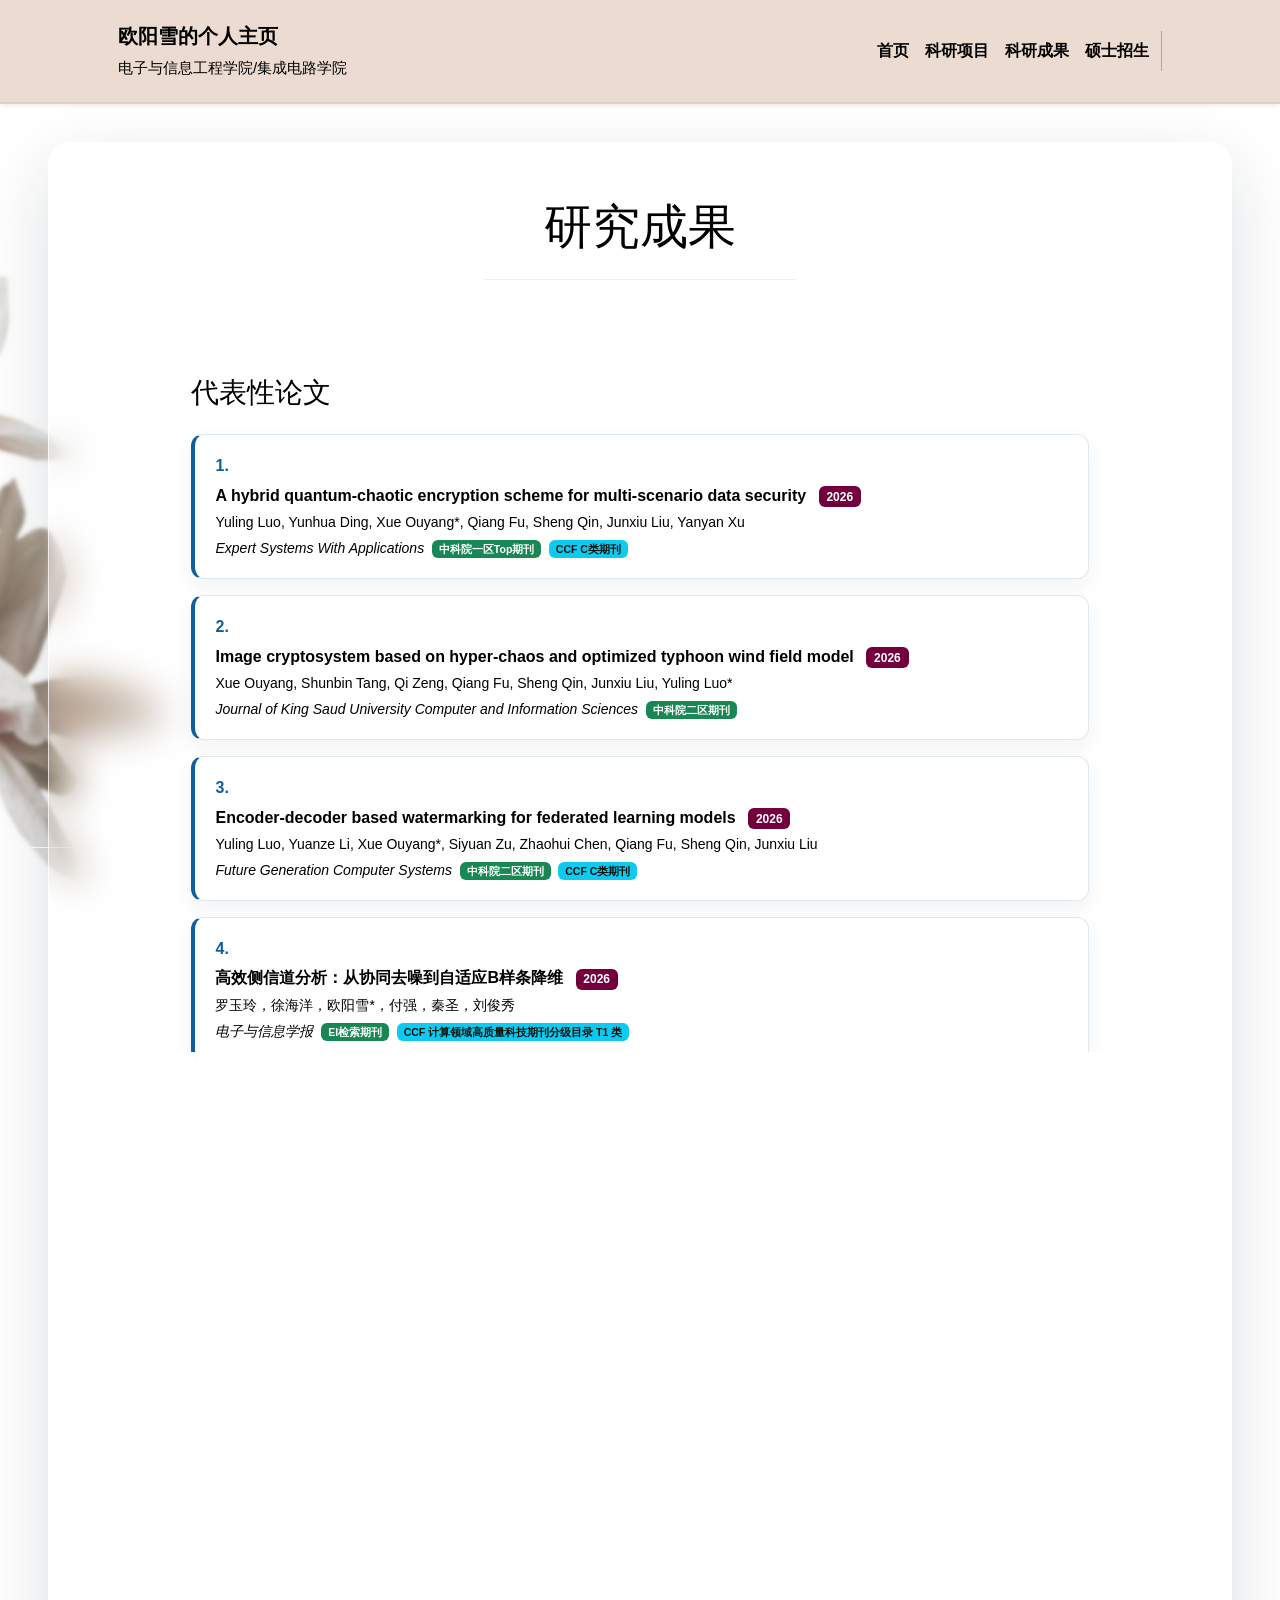
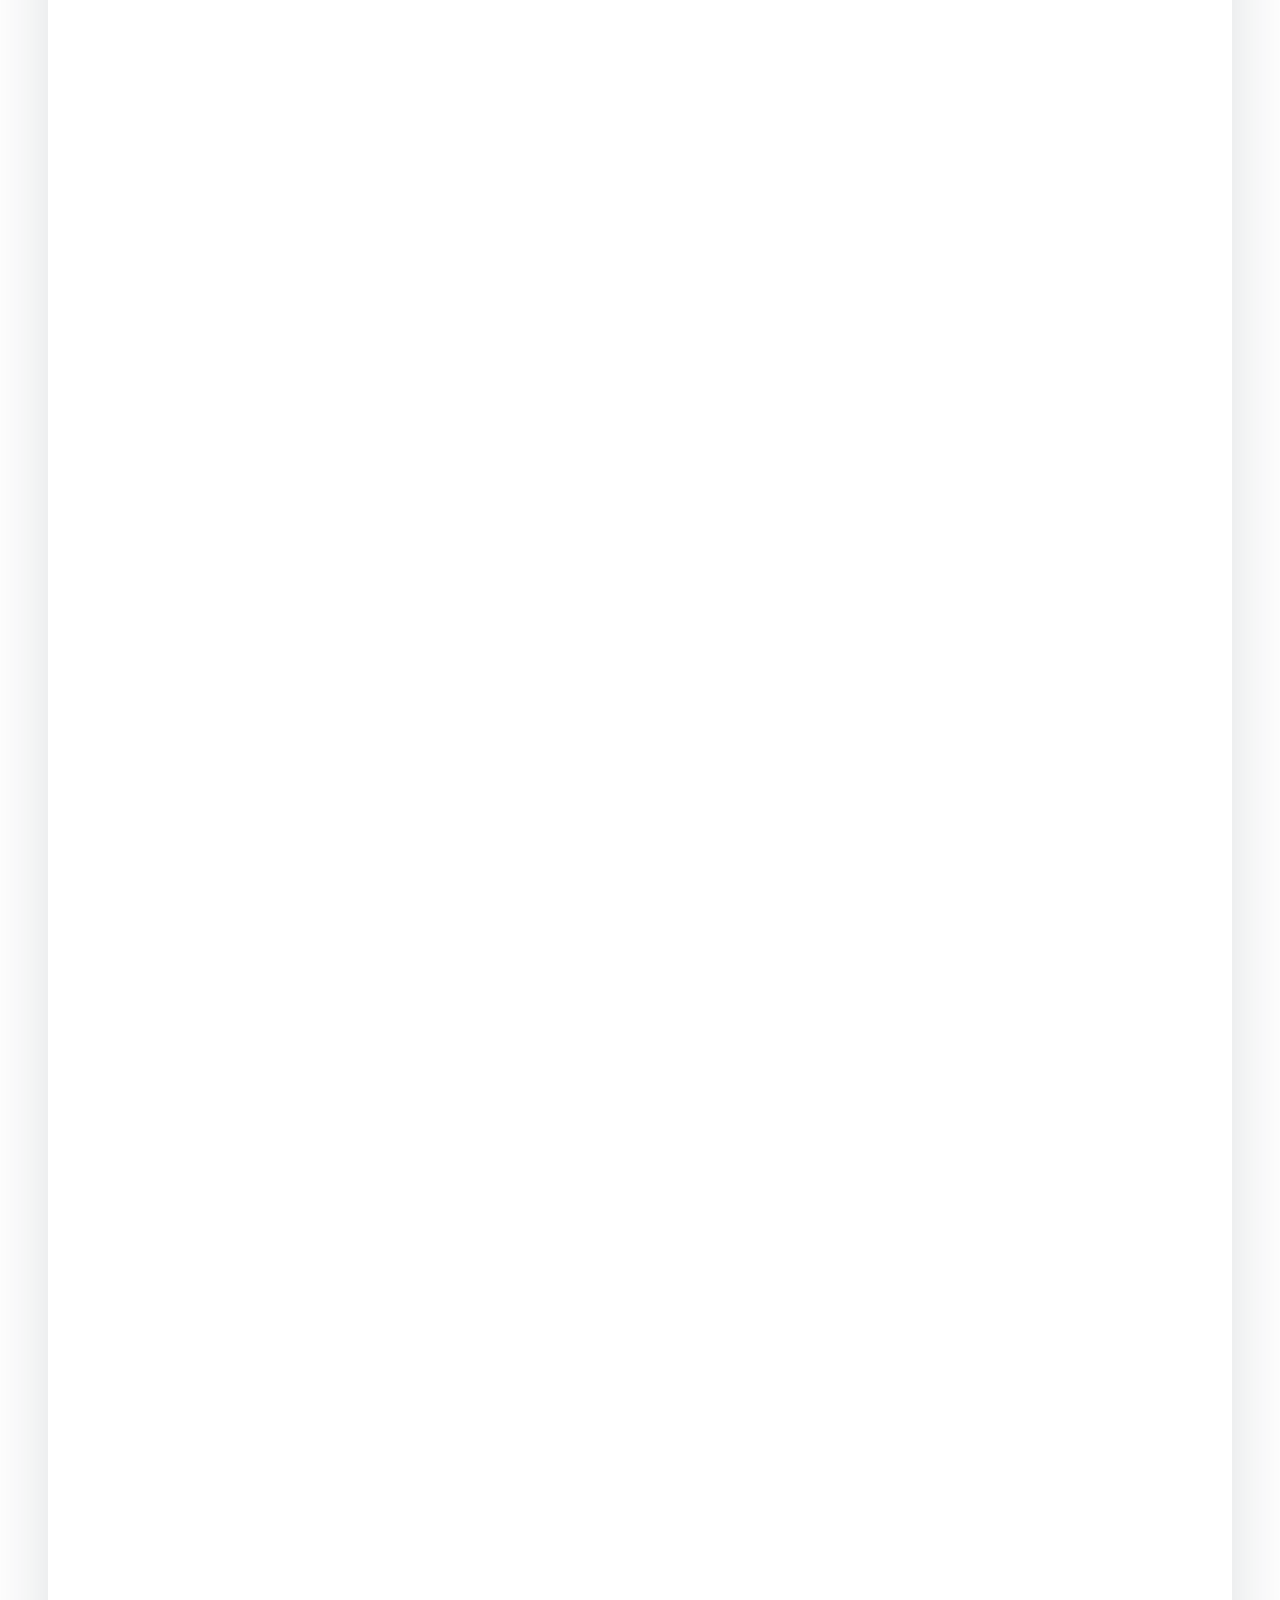
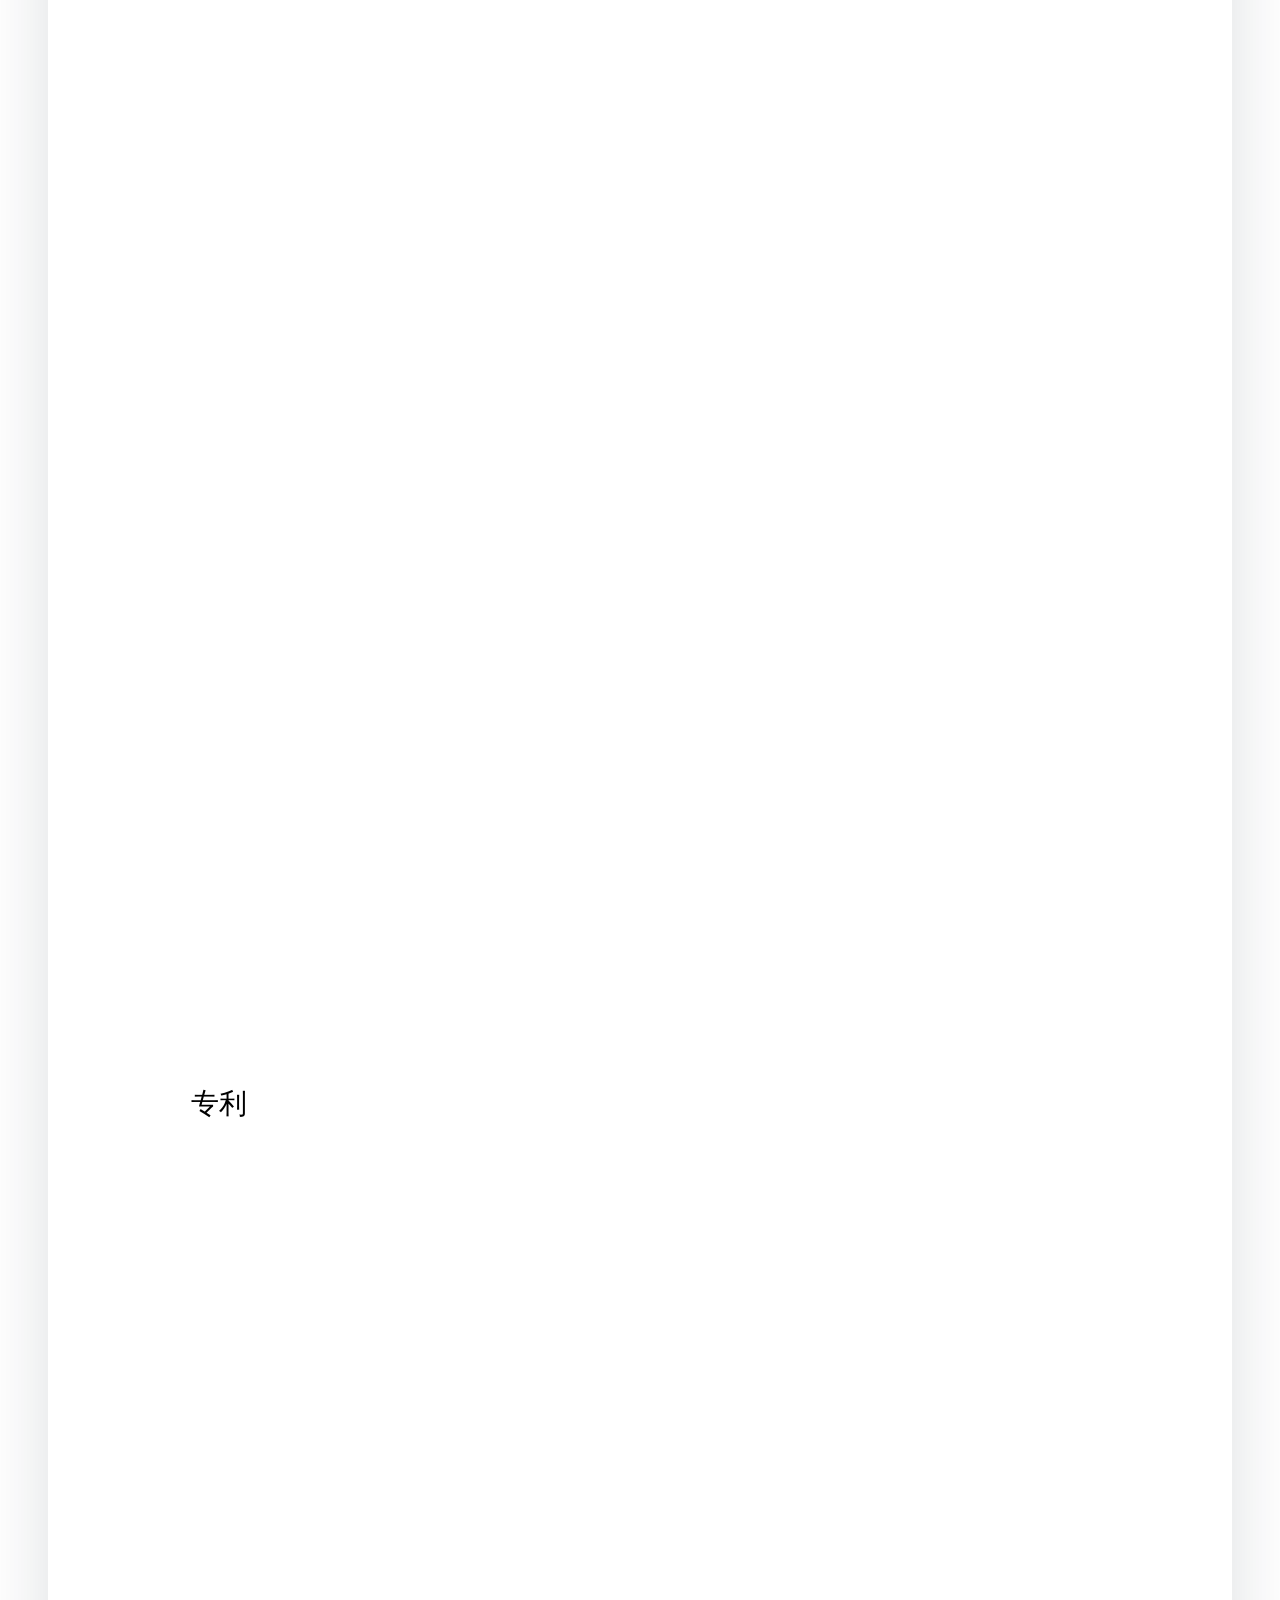
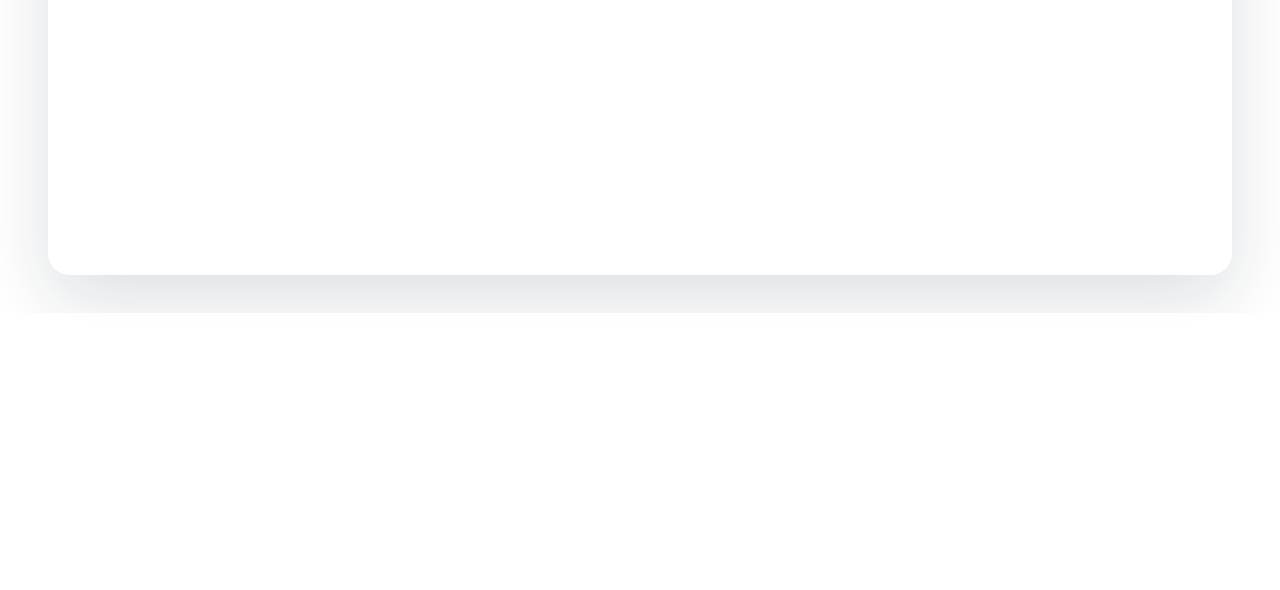
==== achievements/index.html @ 7238f417 "update paper 20" ====
<!doctype html>
<html><head>
  
    <title>
      科研成果 |
      欧阳雪的个人主页
      电子与信息工程学院/集成电路学院
    </title>
  
  <meta charset="utf-8" />
  <meta
    name="description"
    
      content="智能计算实验室科研成果 - 论文发表、授权专利、获奖荣誉"
    
  />

  <meta name="dc.relation" content="https://ouyangxuegxnu.github.io/" />
  <meta name="robots" content="index,follow" />

  <meta
    itemprop="name"
    content="科研成果 欧阳雪的个人主页 电子与信息工程学院/集成电路学院"
  />
  <meta
    itemprop="description"
    
      content="智能计算实验室科研成果 - 论文发表、授权专利、获奖荣誉"
    
  />

  
    <meta
      itemprop="image"
      content="https://ouyangxuegxnu.github.io/img/meta-image.webp"
    />
  

  <meta property="og:url" content="https://ouyangxuegxnu.github.io/achievements/" />
  <meta property="og:type" content="website" />
  <meta
    property="og:title"
    content="科研成果 欧阳雪的个人主页 电子与信息工程学院/集成电路学院"
  />
  <meta
    property="og:description"
    
      content="智能计算实验室科研成果 - 论文发表、授权专利、获奖荣誉"
    
  />
  
    <meta
      property="og:image"
      content="https://ouyangxuegxnu.github.io/img/meta-image.webp"
    />
  

  <meta name="twitter:card" content="summary_large_image" />
  <meta
    name="twitter:title"
    content="科研成果 欧阳雪的个人主页 电子与信息工程学院/集成电路学院"
  />
  <meta
    name="twitter:description"
    
      content="智能计算实验室科研成果 - 论文发表、授权专利、获奖荣誉"
    
  />
  
    <meta
      name="twitter:image"
      content="https://ouyangxuegxnu.github.io/img/meta-image.webp"
    />
  

  <meta
    name="viewport"
    content="width=device-width, initial-scale=1, shrink-to-fit=no"
  />
  <meta name="theme-color" content="#1A94D2" />

  <link rel="stylesheet" href="/css/theme.css" media="screen" />
  <link rel="stylesheet" href="/css/custom.css" media="screen" />

  
  <link
    rel="shortcut icon"
    type="image/x-icon"
    href="/img/favicon.ico"
  />
  

  
</head>
<body
    class="background-image"
    
    style="background-image: url('/img/background.webp')"
    
  >
<header class="shadow-sm sticky-lg-top" style="z-index: 10000;">
  <nav class="navbar navbar-expand-lg navbar-light py-3">
    <div class="container px-5">
      <a class="navbar-brand" href="https://ouyangxuegxnu.github.io/"
        >
        <span class="fw-bolder"
          >欧阳雪的个人主页 <br />
          <span class="fw-light text-muted"
            >电子与信息工程学院/集成电路学院</span
          ></span
        >
      </a>
      <button
        class="navbar-toggler"
        type="button"
        data-bs-toggle="collapse"
        data-bs-target="#navbarSupportedContent"
        aria-controls="navbarSupportedContent"
        aria-expanded="false"
        aria-label="Toggle navigation"
      >
        <span class="navbar-toggler-icon"></span>
      </button>
      <div class="collapse navbar-collapse" id="navbarSupportedContent">
        <ul
          class="navbar-nav align-items-center ms-auto mb-2 mb-lg-0 fw-bolder"
        >
          <li class="nav-item">
            <a class="nav-link nav-menu text-nowrap" href="/">首页</a>
          </li>
          
          <li class="nav-item">
            <a class="nav-link nav-menu text-nowrap" href="/projects/">科研项目</a>
          </li>
          
          <li class="nav-item">
            <a class="nav-link nav-menu text-nowrap" href="/achievements/">科研成果</a>
          </li>
          
          <li class="nav-item">
            <a class="nav-link nav-menu text-nowrap" href="/recruitment/">硕士招生</a>
          </li>
          
          <li class="vr ms-1 d-none d-lg-block"></li>
          
        </ul>
      </div>
    </div>
  </nav>
  
</header>
<div id="content">
      <main class="p-3 p-lg-5 container">
        <div class="container content-panel">
<section class="py-5 py-xl-8">
  <div class="container">
    <div class="row justify-content-md-center mb-5">
      <div class="col-12 col-md-10 col-lg-8 col-xl-7 col-xxl-6">
        <h2 class="mb-4 display-5 text-center">研究成果</h2>
        <hr class="w-50 mx-auto mb-5 mb-xl-9 border-dark-subtle" />
      </div>
    </div>

    
    <div class="row justify-content-center mb-5">
      <div class="col-12 col-lg-10">
        <h3 class="mb-4">
          代表性论文
        </h3>
        <ol class="list-group list-group-flush list-group-numbered">
          
          
          
          <li class="list-group-item achievement-item">
            <div>
              <a class="fw-bold achievement-title-link" href="https://www.sciencedirect.com/science/article/pii/S095741742504415X" target="_blank" rel="noopener noreferrer">A hybrid quantum-chaotic encryption scheme for multi-scenario data security</a>
              <span class="badge bg-primary ms-2">2026</span>
            </div>
            <div class="text-muted small">Yuling Luo, Yunhua Ding, Xue Ouyang*, Qiang Fu, Sheng Qin, Junxiu Liu, Yanyan Xu</div>
            <div class="small">
              <span class="fst-italic">Expert Systems With Applications</span>
              <span class="badge bg-success ms-1">中科院一区Top期刊</span>
              <span class="badge bg-info text-dark ms-1">CCF C类期刊</span>
            </div>
          </li>
          
          
          
          <li class="list-group-item achievement-item">
            <div>
              <a class="fw-bold achievement-title-link" href="https://link.springer.com/article/10.1007/s44443-025-00351-5" target="_blank" rel="noopener noreferrer">Image cryptosystem based on hyper-chaos and optimized typhoon wind field model</a>
              <span class="badge bg-primary ms-2">2026</span>
            </div>
            <div class="text-muted small">Xue Ouyang, Shunbin Tang, Qi Zeng, Qiang Fu, Sheng Qin, Junxiu Liu, Yuling Luo*</div>
            <div class="small">
              <span class="fst-italic">Journal of King Saud University Computer and Information Sciences</span>
              <span class="badge bg-success ms-1">中科院二区期刊</span>
              
            </div>
          </li>
          
          
          
          <li class="list-group-item achievement-item">
            <div>
              <a class="fw-bold achievement-title-link" href="https://www.sciencedirect.com/science/article/pii/S0167739X25004698" target="_blank" rel="noopener noreferrer">Encoder-decoder based watermarking for federated learning models</a>
              <span class="badge bg-primary ms-2">2026</span>
            </div>
            <div class="text-muted small">Yuling Luo, Yuanze Li, Xue Ouyang*, Siyuan Zu, Zhaohui Chen, Qiang Fu, Sheng Qin, Junxiu Liu</div>
            <div class="small">
              <span class="fst-italic">Future Generation Computer Systems</span>
              <span class="badge bg-success ms-1">中科院二区期刊</span>
              <span class="badge bg-info text-dark ms-1">CCF C类期刊</span>
            </div>
          </li>
          
          
          
          <li class="list-group-item achievement-item">
            <div>
              <a class="fw-bold achievement-title-link" href="https://jeit.ac.cn/cn/article/doi/10.11999/JEIT251047?viewType=HTML" target="_blank" rel="noopener noreferrer">高效侧信道分析：从协同去噪到自适应B样条降维</a>
              <span class="badge bg-primary ms-2">2026</span>
            </div>
            <div class="text-muted small">罗玉玲，徐海洋，欧阳雪*，付强，秦圣，刘俊秀</div>
            <div class="small">
              <span class="fst-italic">电子与信息学报</span>
              <span class="badge bg-success ms-1">EI检索期刊</span>
              <span class="badge bg-info text-dark ms-1">CCF 计算领域高质量科技期刊分级目录 T1 类</span>
            </div>
          </li>
          
          
          
          <li class="list-group-item achievement-item">
            <div>
              <a class="fw-bold achievement-title-link" href="/unpublished/" target="_blank" rel="noopener noreferrer">Deep learning networks based on fusion model for EEG-fNIRS multimodal learning confusion in online class</a>
              <span class="badge bg-primary ms-2">2026</span>
            </div>
            <div class="text-muted small">Junxiu Liu, Jin Zeng, Xue Ouyang*, Qiang Fu, Sheng Qin, Yuling Luo</div>
            <div class="small">
              <span class="fst-italic">International Conference on Knowledge Science, Engineering and Management (KSEM)</span>
              <span class="badge bg-success ms-1">EI检索会议</span>
              <span class="badge bg-info text-dark ms-1">CCF C类会议</span>
            </div>
          </li>
          
          
          
          <li class="list-group-item achievement-item">
            <div>
              <a class="fw-bold achievement-title-link" href="/unpublished/" target="_blank" rel="noopener noreferrer">An efficient deep learning model using network pruning for citrus disease recognition</a>
              <span class="badge bg-primary ms-2">2026</span>
            </div>
            <div class="text-muted small">Junxiu Liu, Zhangcai Huang, Xue Ouyang*, Puyang Li, Qiang Fu, Sheng Qin, Yuling Luo</div>
            <div class="small">
              <span class="fst-italic">International Conference on Knowledge Science, Engineering and Management (KSEM)</span>
              <span class="badge bg-success ms-1">EI检索会议</span>
              <span class="badge bg-info text-dark ms-1">CCF C类会议</span>
            </div>
          </li>
          
          
          
          <li class="list-group-item achievement-item">
            <div>
              <a class="fw-bold achievement-title-link" href="https://openaccess.thecvf.com/content/ICCV2025/html/Liu_GLEAM_Enhanced_Transferable_Adversarial_Attacks_for_Vision-Language_Pre-training_Models_via_ICCV_2025_paper.html" target="_blank" rel="noopener noreferrer">GLEAM: Enhanced transferable adversarial attacks for vision-language pre-training models via global-local transformations</a>
              <span class="badge bg-primary ms-2">2025</span>
            </div>
            <div class="text-muted small">Yunqi Liu, Xue Ouyang, Xiaohui Cui*</div>
            <div class="small">
              <span class="fst-italic">Proceedings of the IEEE/CVF International Conference on Computer Vision (ICCV)</span>
              
              <span class="badge bg-info text-dark ms-1">CCF A类会议</span>
            </div>
          </li>
          
          
          
          <li class="list-group-item achievement-item">
            <div>
              <a class="fw-bold achievement-title-link" href="https://ieeexplore.ieee.org/abstract/document/11319422/" target="_blank" rel="noopener noreferrer">Verifiable privacy-preserving retrieval service for large-scale image in cloud computing</a>
              <span class="badge bg-primary ms-2">2025</span>
            </div>
            <div class="text-muted small">Yuejing Yan, Yanyan Xu*, Yong Yu*, Zhiheng Wang, Xue Ouyang</div>
            <div class="small">
              <span class="fst-italic">IEEE Transactions on Dependable and Secure Computing</span>
              <span class="badge bg-success ms-1">中科院二区Top期刊</span>
              <span class="badge bg-info text-dark ms-1">CCF A类期刊</span>
            </div>
          </li>
          
          
          
          <li class="list-group-item achievement-item">
            <div>
              <a class="fw-bold achievement-title-link" href="https://www.sciencedirect.com/science/article/pii/S0957417425035493" target="_blank" rel="noopener noreferrer">Relevance-based adaptive differential private spiking neural networks</a>
              <span class="badge bg-primary ms-2">2025</span>
            </div>
            <div class="text-muted small">Junxiu Liu, Xiwen Luo, Qiang Fu*, Yuling Luo, Sheng Qin, Xue Ouyang</div>
            <div class="small">
              <span class="fst-italic">Expert Systems with Applications</span>
              <span class="badge bg-success ms-1">中科院一区Top期刊</span>
              <span class="badge bg-info text-dark ms-1">CCF C类期刊</span>
            </div>
          </li>
          
          
          
          <li class="list-group-item achievement-item">
            <div>
              <a class="fw-bold achievement-title-link" href="https://www.sciencedirect.com/science/article/pii/S0167404825001233" target="_blank" rel="noopener noreferrer">DPO-face: Differential privacy obfuscation for facial sensitive regions</a>
              <span class="badge bg-primary ms-2">2025</span>
            </div>
            <div class="text-muted small">Yuling Luo, Tinghua Hu, Xue Ouyang*, Junxiu Liu, Qiang Fu, Sheng Qin, Zhen Min</div>
            <div class="small">
              <span class="fst-italic">Computers &amp; Security</span>
              <span class="badge bg-success ms-1">中科院二区期刊</span>
              <span class="badge bg-info text-dark ms-1">CCF B类期刊</span>
            </div>
          </li>
          
          
          
          <li class="list-group-item achievement-item">
            <div>
              <a class="fw-bold achievement-title-link" href="https://www.sciencedirect.com/science/article/pii/S0167404825002998" target="_blank" rel="noopener noreferrer">Time series correlated key-value data collection with local differential privacy</a>
              <span class="badge bg-primary ms-2">2025</span>
            </div>
            <div class="text-muted small">Yuling Luo, Yali Wan, Xue Ouyang*, Junxiu Liu, Qiang Fu, Sheng Qin, Ziqi Yuan, Tinghua Hu</div>
            <div class="small">
              <span class="fst-italic">Computers &amp; Security</span>
              <span class="badge bg-success ms-1">中科院二区期刊</span>
              <span class="badge bg-info text-dark ms-1">CCF B类期刊</span>
            </div>
          </li>
          
          
          
          <li class="list-group-item achievement-item">
            <div>
              <a class="fw-bold achievement-title-link" href="https://www.sciencedirect.com/science/article/pii/S014193822500099X" target="_blank" rel="noopener noreferrer">Advanced defense against GAN-based facial manipulation: A multi-domain and multi-dimensional feature fusion approach</a>
              <span class="badge bg-primary ms-2">2025</span>
            </div>
            <div class="text-muted small">Yunqi Liu, Xue Ouyang, Xiaohui Cui*</div>
            <div class="small">
              <span class="fst-italic">Displays</span>
              <span class="badge bg-success ms-1">中科院二区期刊</span>
              <span class="badge bg-info text-dark ms-1">EI检索期刊</span>
            </div>
          </li>
          
          
          
          <li class="list-group-item achievement-item">
            <div>
              <a class="fw-bold achievement-title-link" href="https://link.springer.com/chapter/10.1007/978-981-95-3540-8_22" target="_blank" rel="noopener noreferrer">Privacy-preserving framework for k-modes clustering based on personalized local differential privacy</a>
              <span class="badge bg-primary ms-2">2025</span>
            </div>
            <div class="text-muted small">Yuling Luo, Zhangrui Wang, Xue Ouyang*, Siyuan Zu, Qiang Fu, Sheng Qin, Junxiu Liu</div>
            <div class="small">
              <span class="fst-italic">International Conference on Information and Communications Security (ICICS)</span>
              <span class="badge bg-success ms-1">EI检索会议</span>
              <span class="badge bg-info text-dark ms-1">CCF C类会议</span>
            </div>
          </li>
          
          
          
          <li class="list-group-item achievement-item">
            <div>
              <a class="fw-bold achievement-title-link" href="https://ieeexplore.ieee.org/abstract/document/10414030/" target="_blank" rel="noopener noreferrer">Privacy-preserving WiFi localization based on inner product encryption in a cloud environment</a>
              <span class="badge bg-primary ms-2">2024</span>
            </div>
            <div class="text-muted small">Zhiheng Wang, Yanyan Xu*, Yuejing Yan, Xue Ouyang, Bo Zhang</div>
            <div class="small">
              <span class="fst-italic">IEEE Internet of Things Journal</span>
              <span class="badge bg-success ms-1">中科院一区Top期刊</span>
              <span class="badge bg-info text-dark ms-1">CCF C类期刊</span>
            </div>
          </li>
          
          
          
          <li class="list-group-item achievement-item">
            <div>
              <a class="fw-bold achievement-title-link" href="https://www.sciencedirect.com/science/article/pii/S1569843224000384" target="_blank" rel="noopener noreferrer">Balance confidentiality and publicity of vector data: a novel geometric accuracy reduction method</a>
              <span class="badge bg-primary ms-2">2024</span>
            </div>
            <div class="text-muted small">Xue Ouyang, Yanyan Xu*, Bijun Li, Yunqi Liu, Zhiheng Wang, Yuejing Yan</div>
            <div class="small">
              <span class="fst-italic">International Journal of Applied Earth Observation and Geoinformation</span>
              <span class="badge bg-success ms-1">中科院一区Top期刊</span>
              
            </div>
          </li>
          
          
          
          <li class="list-group-item achievement-item">
            <div>
              <a class="fw-bold achievement-title-link" href="https://jeit.ac.cn/cn/article/doi/10.11999/JEIT220956?viewType=HTML" target="_blank" rel="noopener noreferrer">云计算与区块链平台的遥感影像安全检索方案</a>
              <span class="badge bg-primary ms-2">2024</span>
            </div>
            <div class="text-muted small">欧阳雪，徐彦彦*，毛养素，刘运祺，王志恒，闫悦菁</div>
            <div class="small">
              <span class="fst-italic">电子与信息学报</span>
              <span class="badge bg-success ms-1">EI检索期刊</span>
              <span class="badge bg-info text-dark ms-1">CCF 计算领域高质量科技期刊分级目录 T1 类</span>
            </div>
          </li>
          
          
          
          <li class="list-group-item achievement-item">
            <div>
              <a class="fw-bold achievement-title-link" href="https://www.sciencedirect.com/science/article/pii/S0141938223001932" target="_blank" rel="noopener noreferrer">Optimal transport-based unsupervised semantic disentanglement: A novel approach for efficient image editing in GANs</a>
              <span class="badge bg-primary ms-2">2023</span>
            </div>
            <div class="text-muted small">Yunqi Liu, Xue Ouyang, Tian Jiang, Hongwei Ding, Xiaohui Cui*</div>
            <div class="small">
              <span class="fst-italic">Displays</span>
              <span class="badge bg-success ms-1">中科院二区期刊</span>
              <span class="badge bg-info text-dark ms-1">EI检索期刊</span>
            </div>
          </li>
          
          
          
          <li class="list-group-item achievement-item">
            <div>
              <a class="fw-bold achievement-title-link" href="https://ieeexplore.ieee.org/abstract/document/9964114/" target="_blank" rel="noopener noreferrer">Privacy-preserving multi-source image retrieval in edge computing</a>
              <span class="badge bg-primary ms-2">2022</span>
            </div>
            <div class="text-muted small">Yuejing Yan, Yanyan Xu*, Zhiheng Wang, Xue Ouyang, Bo Zhang, Zheheng Rao</div>
            <div class="small">
              <span class="fst-italic">IEEE Transactions on Services Computing</span>
              <span class="badge bg-success ms-1">中科院二区Top期刊</span>
              <span class="badge bg-info text-dark ms-1">CCF A类期刊</span>
            </div>
          </li>
          
          
          
          <li class="list-group-item achievement-item">
            <div>
              <a class="fw-bold achievement-title-link" href="https://ieeexplore.ieee.org/abstract/document/10414030/" target="_blank" rel="noopener noreferrer">Privacy-preserving indoor localization based on inner product encryption in a cloud environment</a>
              <span class="badge bg-primary ms-2">2022</span>
            </div>
            <div class="text-muted small">Zhiheng Wang, Yanyan Xu*, Yuejing Yan, Yiran Zhang, Zheheng Rao, Xue Ouyang</div>
            <div class="small">
              <span class="fst-italic">Knowledge-Based Systems</span>
              <span class="badge bg-success ms-1">中科院一区Top期刊</span>
              <span class="badge bg-info text-dark ms-1">CCF C类期刊</span>
            </div>
          </li>
          
          
          
          <li class="list-group-item achievement-item">
            <div>
              <a class="fw-bold achievement-title-link" href="https://ieeexplore.ieee.org/abstract/document/9999018" target="_blank" rel="noopener noreferrer">Blockchain-Assisted Verifiable and Secure Remote Sensing Image Retrieval in Cloud Environment</a>
              <span class="badge bg-primary ms-2">2022</span>
            </div>
            <div class="text-muted small">Xue Ouyang, Yanyan Xu*, Yangsu Mao, Yunqi Liu, Zhiheng Wang, Yuejing Yan</div>
            <div class="small">
              <span class="fst-italic">IEEE Journal of Selected Topics in Applied Earth Observations and Remote Sensing</span>
              <span class="badge bg-success ms-1">中科院二区Top期刊</span>
              
            </div>
          </li>
          
          
          
          <li class="list-group-item achievement-item">
            <div>
              <a class="fw-bold achievement-title-link" href="https://jcs.iie.ac.cn/xxaqxben/ch/reader/view_abstract.aspx?file_no=20220504" target="_blank" rel="noopener noreferrer">IaaS 云安全研究综述</a>
              <span class="badge bg-primary ms-2">2022</span>
            </div>
            <div class="text-muted small">欧阳雪，徐彦彦*</div>
            <div class="small">
              <span class="fst-italic">信息安全学报</span>
              <span class="badge bg-success ms-1">中文核心期刊</span>
              <span class="badge bg-info text-dark ms-1">CCF 计算领域高质量科技期刊分级目录 T2 类</span>
            </div>
          </li>
          
          
          
          <li class="list-group-item achievement-item">
            <div>
              <a class="fw-bold achievement-title-link" href="https://link.springer.com/article/10.1007/s00500-021-06554-y" target="_blank" rel="noopener noreferrer">An image encryption scheme based on particle swarm optimization algorithm and hyperchaotic system</a>
              <span class="badge bg-primary ms-2">2022</span>
            </div>
            <div class="text-muted small">Yuling Luo, Xue Ouyang, Junxiu Liu*, Lvchen Cao, Yanli Zou</div>
            <div class="small">
              <span class="fst-italic">Soft Computing</span>
              <span class="badge bg-success ms-1">中科院三区期刊</span>
              <span class="badge bg-info text-dark ms-1">CCF C类期刊</span>
            </div>
          </li>
          
          
          
          <li class="list-group-item achievement-item">
            <div>
              <a class="fw-bold achievement-title-link" href="https://journal.xidian.edu.cn/xdxb/CN/10.19665/j.issn1001-2400.2019.05.024" target="_blank" rel="noopener noreferrer">遗传模拟退火算法和混沌系统的图像加密方法</a>
              <span class="badge bg-primary ms-2">2019</span>
            </div>
            <div class="text-muted small">罗玉玲*，欧阳雪，曹绿晨，丘森辉，廖志贤，岑明灿</div>
            <div class="small">
              <span class="fst-italic">西安电子科技大学学报</span>
              <span class="badge bg-success ms-1">EI检索期刊</span>
              <span class="badge bg-info text-dark ms-1">CCF T2 中文期刊、北大中文核心、中国科技核心</span>
            </div>
          </li>
          
        </ol>
      </div>
    </div>
    

    
    <div class="row justify-content-center mb-5">
      <div class="col-12 col-lg-10">
        <h3 class="mb-4">
          专利
        </h3>
        <ol class="list-group list-group-flush list-group-numbered">
          
          <li class="list-group-item achievement-item">
            <div>
              <span class="fw-bold">木材表面缺陷检测系统、检测方法及训练方法</span>
              <span class="badge bg-primary ms-2">2025</span>
            </div>
            <div class="text-muted small">刘俊秀, 马振华, 秦圣, 付强, 罗玉玲, 欧阳雪, 黄可, 丘森辉, 廖昱京</div>
            <div class="fst-italic small">ZL202411805150.X</div>
          </li>
          
          <li class="list-group-item achievement-item">
            <div>
              <span class="fw-bold">一种基于区块链的遥感影像安全检查方法</span>
              <span class="badge bg-primary ms-2">2024</span>
            </div>
            <div class="text-muted small">徐彦彦, 欧阳雪</div>
            <div class="fst-italic small">CN202111153449.8</div>
          </li>
          
          <li class="list-group-item achievement-item">
            <div>
              <span class="fw-bold">一种基于椭球空间映射的矢量地理数据可控脱密方法</span>
              <span class="badge bg-primary ms-2">2023</span>
            </div>
            <div class="text-muted small">徐彦彦, 欧阳雪</div>
            <div class="fst-italic small">202311133135.0</div>
          </li>
          
          <li class="list-group-item achievement-item">
            <div>
              <span class="fw-bold">一种基于遗传模拟退火算法和混沌映射的彩色图像加密方法</span>
              <span class="badge bg-primary ms-2">2020</span>
            </div>
            <div class="text-muted small">罗玉玲, 欧阳雪, 丘森辉, 秦兴盛, 刘俊秀</div>
            <div class="fst-italic small">CN201811488743.2</div>
          </li>
          
        </ol>
      </div>
    </div>
    

    
  </div>
</section>

        </div>
      </main>
    </div><footer class="footer site-footer">
  <section class="site-footer__main">
    <div class="container px-4 px-lg-5">
      <div class="site-footer__grid">
        <div class="site-footer__profile">
          <h3>欧阳雪的个人主页</h3>
          <p class="site-footer__subtitle">电子与信息工程学院/集成电路学院</p>
          
          <p class="site-footer__text">广西壮族自治区桂林市育才路15号 育才校区</p>
          
          
        </div>

        
        <div class="site-footer__contacts">
          <h3>联系我们</h3>
          
          <p>
            <a href="mailto:ouyangxue@gxnu.edu.cn">ouyangxue@gxnu.edu.cn</a>
            <i class="bi bi-envelope"></i>
          </p>
          
          
        </div>
        
      </div>
    </div>
  </section>

  <div class="copyright site-footer__copyright">
    <p class="my-1 fs-6 text-muted">版权所有 © 欧阳雪 | 基于 <a href="https://gohugo.io/">Hugo</a> 构建</p>
  </div>

  
  
  <script src="/js/bundle.min.js" defer></script>
</footer>
</body>
</html>
---- css/theme.css ----
﻿@font-face{font-family:josefinsans;src:url(../fonts/JosefinSans-VariableFont_wght.ttf)format("truetype")}@font-face{font-family:yesevaone;src:url(../fonts/YesevaOne-Regular.ttf)format("truetype")}@font-face{font-family:bootstrap-icons;src:url(../fonts/bootstrap-icons.woff)}/*!* Bootstrap Icons v1.11.3 (https://icons.getbootstrap.com/)
* Copyright 2019-2024 The Bootstrap Authors
* Licensed under MIT (https://github.com/twbs/icons/blob/main/LICENSE)*/@font-face{font-display:block;font-family:bootstrap-icons;src:url(./fonts/bootstrap-icons.woff2?24e3eb84d0bcaf83d77f904c78ac1f47)format("woff2"),url(./fonts/bootstrap-icons.woff?24e3eb84d0bcaf83d77f904c78ac1f47)format("woff")}.bi::before,[class^=bi-]::before,[class*=" bi-"]::before{display:inline-block;font-family:bootstrap-icons!important;font-style:normal;font-weight:400!important;font-variant:normal;text-transform:none;line-height:1;vertical-align:-.125em;-webkit-font-smoothing:antialiased;-moz-osx-font-smoothing:grayscale}.bi-123::before{content:""}.bi-alarm-fill::before{content:""}.bi-alarm::before{content:""}.bi-align-bottom::before{content:""}.bi-align-center::before{content:""}.bi-align-end::before{content:""}.bi-align-middle::before{content:""}.bi-align-start::before{content:""}.bi-align-top::before{content:""}.bi-alt::before{content:""}.bi-app-indicator::before{content:""}.bi-app::before{content:""}.bi-archive-fill::before{content:""}.bi-archive::before{content:""}.bi-arrow-90deg-down::before{content:""}.bi-arrow-90deg-left::before{content:""}.bi-arrow-90deg-right::before{content:""}.bi-arrow-90deg-up::before{content:""}.bi-arrow-bar-down::before{content:""}.bi-arrow-bar-left::before{content:""}.bi-arrow-bar-right::before{content:""}.bi-arrow-bar-up::before{content:""}.bi-arrow-clockwise::before{content:""}.bi-arrow-counterclockwise::before{content:""}.bi-arrow-down-circle-fill::before{content:""}.bi-arrow-down-circle::before{content:""}.bi-arrow-down-left-circle-fill::before{content:""}.bi-arrow-down-left-circle::before{content:""}.bi-arrow-down-left-square-fill::before{content:""}.bi-arrow-down-left-square::before{content:""}.bi-arrow-down-left::before{content:""}.bi-arrow-down-right-circle-fill::before{content:""}.bi-arrow-down-right-circle::before{content:""}.bi-arrow-down-right-square-fill::before{content:""}.bi-arrow-down-right-square::before{content:""}.bi-arrow-down-right::before{content:""}.bi-arrow-down-short::before{content:""}.bi-arrow-down-square-fill::before{content:""}.bi-arrow-down-square::before{content:""}.bi-arrow-down-up::before{content:""}.bi-arrow-down::before{content:""}.bi-arrow-left-circle-fill::before{content:""}.bi-arrow-left-circle::before{content:""}.bi-arrow-left-right::before{content:""}.bi-arrow-left-short::before{content:""}.bi-arrow-left-square-fill::before{content:""}.bi-arrow-left-square::before{content:""}.bi-arrow-left::before{content:""}.bi-arrow-repeat::before{content:""}.bi-arrow-return-left::before{content:""}.bi-arrow-return-right::before{content:""}.bi-arrow-right-circle-fill::before{content:""}.bi-arrow-right-circle::before{content:""}.bi-arrow-right-short::before{content:""}.bi-arrow-right-square-fill::before{content:""}.bi-arrow-right-square::before{content:""}.bi-arrow-right::before{content:""}.bi-arrow-up-circle-fill::before{content:""}.bi-arrow-up-circle::before{content:""}.bi-arrow-up-left-circle-fill::before{content:""}.bi-arrow-up-left-circle::before{content:""}.bi-arrow-up-left-square-fill::before{content:""}.bi-arrow-up-left-square::before{content:""}.bi-arrow-up-left::before{content:""}.bi-arrow-up-right-circle-fill::before{content:""}.bi-arrow-up-right-circle::before{content:""}.bi-arrow-up-right-square-fill::before{content:""}.bi-arrow-up-right-square::before{content:""}.bi-arrow-up-right::before{content:""}.bi-arrow-up-short::before{content:""}.bi-arrow-up-square-fill::before{content:""}.bi-arrow-up-square::before{content:""}.bi-arrow-up::before{content:""}.bi-arrows-angle-contract::before{content:""}.bi-arrows-angle-expand::before{content:""}.bi-arrows-collapse::before{content:""}.bi-arrows-expand::before{content:""}.bi-arrows-fullscreen::before{content:""}.bi-arrows-move::before{content:""}.bi-aspect-ratio-fill::before{content:""}.bi-aspect-ratio::before{content:""}.bi-asterisk::before{content:""}.bi-at::before{content:""}.bi-award-fill::before{content:""}.bi-award::before{content:""}.bi-back::before{content:""}.bi-backspace-fill::before{content:""}.bi-backspace-reverse-fill::before{content:""}.bi-backspace-reverse::before{content:""}.bi-backspace::before{content:""}.bi-badge-3d-fill::before{content:""}.bi-badge-3d::before{content:""}.bi-badge-4k-fill::before{content:""}.bi-badge-4k::before{content:""}.bi-badge-8k-fill::before{content:""}.bi-badge-8k::before{content:""}.bi-badge-ad-fill::before{content:""}.bi-badge-ad::before{content:""}.bi-badge-ar-fill::before{content:""}.bi-badge-ar::before{content:""}.bi-badge-cc-fill::before{content:""}.bi-badge-cc::before{content:""}.bi-badge-hd-fill::before{content:""}.bi-badge-hd::before{content:""}.bi-badge-tm-fill::before{content:""}.bi-badge-tm::before{content:""}.bi-badge-vo-fill::before{content:""}.bi-badge-vo::before{content:""}.bi-badge-vr-fill::before{content:""}.bi-badge-vr::before{content:""}.bi-badge-wc-fill::before{content:""}.bi-badge-wc::before{content:""}.bi-bag-check-fill::before{content:""}.bi-bag-check::before{content:""}.bi-bag-dash-fill::before{content:""}.bi-bag-dash::before{content:""}.bi-bag-fill::before{content:""}.bi-bag-plus-fill::before{content:""}.bi-bag-plus::before{content:""}.bi-bag-x-fill::before{content:""}.bi-bag-x::before{content:""}.bi-bag::before{content:""}.bi-bar-chart-fill::before{content:""}.bi-bar-chart-line-fill::before{content:""}.bi-bar-chart-line::before{content:""}.bi-bar-chart-steps::before{content:""}.bi-bar-chart::before{content:""}.bi-basket-fill::before{content:""}.bi-basket::before{content:""}.bi-basket2-fill::before{content:""}.bi-basket2::before{content:""}.bi-basket3-fill::before{content:""}.bi-basket3::before{content:""}.bi-battery-charging::before{content:""}.bi-battery-full::before{content:""}.bi-battery-half::before{content:""}.bi-battery::before{content:""}.bi-bell-fill::before{content:""}.bi-bell::before{content:""}.bi-bezier::before{content:""}.bi-bezier2::before{content:""}.bi-bicycle::before{content:""}.bi-binoculars-fill::before{content:""}.bi-binoculars::before{content:""}.bi-blockquote-left::before{content:""}.bi-blockquote-right::before{content:""}.bi-book-fill::before{content:""}.bi-book-half::before{content:""}.bi-book::before{content:""}.bi-bookmark-check-fill::before{content:""}.bi-bookmark-check::before{content:""}.bi-bookmark-dash-fill::before{content:""}.bi-bookmark-dash::before{content:""}.bi-bookmark-fill::before{content:""}.bi-bookmark-heart-fill::before{content:""}.bi-bookmark-heart::before{content:""}.bi-bookmark-plus-fill::before{content:""}.bi-bookmark-plus::before{content:""}.bi-bookmark-star-fill::before{content:""}.bi-bookmark-star::before{content:""}.bi-bookmark-x-fill::before{content:""}.bi-bookmark-x::before{content:""}.bi-bookmark::before{content:""}.bi-bookmarks-fill::before{content:""}.bi-bookmarks::before{content:""}.bi-bookshelf::before{content:""}.bi-bootstrap-fill::before{content:""}.bi-bootstrap-reboot::before{content:""}.bi-bootstrap::before{content:""}.bi-border-all::before{content:""}.bi-border-bottom::before{content:""}.bi-border-center::before{content:""}.bi-border-inner::before{content:""}.bi-border-left::before{content:""}.bi-border-middle::before{content:""}.bi-border-outer::before{content:""}.bi-border-right::before{content:""}.bi-border-style::before{content:""}.bi-border-top::before{content:""}.bi-border-width::before{content:""}.bi-border::before{content:""}.bi-bounding-box-circles::before{content:""}.bi-bounding-box::before{content:""}.bi-box-arrow-down-left::before{content:""}.bi-box-arrow-down-right::before{content:""}.bi-box-arrow-down::before{content:""}.bi-box-arrow-in-down-left::before{content:""}.bi-box-arrow-in-down-right::before{content:""}.bi-box-arrow-in-down::before{content:""}.bi-box-arrow-in-left::before{content:""}.bi-box-arrow-in-right::before{content:""}.bi-box-arrow-in-up-left::before{content:""}.bi-box-arrow-in-up-right::before{content:""}.bi-box-arrow-in-up::before{content:""}.bi-box-arrow-left::before{content:""}.bi-box-arrow-right::before{content:""}.bi-box-arrow-up-left::before{content:""}.bi-box-arrow-up-right::before{content:""}.bi-box-arrow-up::before{content:""}.bi-box-seam::before{content:""}.bi-box::before{content:""}.bi-braces::before{content:""}.bi-bricks::before{content:""}.bi-briefcase-fill::before{content:""}.bi-briefcase::before{content:""}.bi-brightness-alt-high-fill::before{content:""}.bi-brightness-alt-high::before{content:""}.bi-brightness-alt-low-fill::before{content:""}.bi-brightness-alt-low::before{content:""}.bi-brightness-high-fill::before{content:""}.bi-brightness-high::before{content:""}.bi-brightness-low-fill::before{content:""}.bi-brightness-low::before{content:""}.bi-broadcast-pin::before{content:""}.bi-broadcast::before{content:""}.bi-brush-fill::before{content:""}.bi-brush::before{content:""}.bi-bucket-fill::before{content:""}.bi-bucket::before{content:""}.bi-bug-fill::before{content:""}.bi-bug::before{content:""}.bi-building::before{content:""}.bi-bullseye::before{content:""}.bi-calculator-fill::before{content:""}.bi-calculator::before{content:""}.bi-calendar-check-fill::before{content:""}.bi-calendar-check::before{content:""}.bi-calendar-date-fill::before{content:""}.bi-calendar-date::before{content:""}.bi-calendar-day-fill::before{content:""}.bi-calendar-day::before{content:""}.bi-calendar-event-fill::before{content:""}.bi-calendar-event::before{content:""}.bi-calendar-fill::before{content:""}.bi-calendar-minus-fill::before{content:""}.bi-calendar-minus::before{content:""}.bi-calendar-month-fill::before{content:""}.bi-calendar-month::before{content:""}.bi-calendar-plus-fill::before{content:""}.bi-calendar-plus::before{content:""}.bi-calendar-range-fill::before{content:""}.bi-calendar-range::before{content:""}.bi-calendar-week-fill::before{content:""}.bi-calendar-week::before{content:""}.bi-calendar-x-fill::before{content:""}.bi-calendar-x::before{content:""}.bi-calendar::before{content:""}.bi-calendar2-check-fill::before{content:""}.bi-calendar2-check::before{content:""}.bi-calendar2-date-fill::before{content:""}.bi-calendar2-date::before{content:""}.bi-calendar2-day-fill::before{content:""}.bi-calendar2-day::before{content:""}.bi-calendar2-event-fill::before{content:""}.bi-calendar2-event::before{content:""}.bi-calendar2-fill::before{content:""}.bi-calendar2-minus-fill::before{content:""}.bi-calendar2-minus::before{content:""}.bi-calendar2-month-fill::before{content:""}.bi-calendar2-month::before{content:""}.bi-calendar2-plus-fill::before{content:""}.bi-calendar2-plus::before{content:""}.bi-calendar2-range-fill::before{content:""}.bi-calendar2-range::before{content:""}.bi-calendar2-week-fill::before{content:""}.bi-calendar2-week::before{content:""}.bi-calendar2-x-fill::before{content:""}.bi-calendar2-x::before{content:""}.bi-calendar2::before{content:""}.bi-calendar3-event-fill::before{content:""}.bi-calendar3-event::before{content:""}.bi-calendar3-fill::before{content:""}.bi-calendar3-range-fill::before{content:""}.bi-calendar3-range::before{content:""}.bi-calendar3-week-fill::before{content:""}.bi-calendar3-week::before{content:""}.bi-calendar3::before{content:""}.bi-calendar4-event::before{content:""}.bi-calendar4-range::before{content:""}.bi-calendar4-week::before{content:""}.bi-calendar4::before{content:""}.bi-camera-fill::before{content:""}.bi-camera-reels-fill::before{content:""}.bi-camera-reels::before{content:""}.bi-camera-video-fill::before{content:""}.bi-camera-video-off-fill::before{content:""}.bi-camera-video-off::before{content:""}.bi-camera-video::before{content:""}.bi-camera::before{content:""}.bi-camera2::before{content:""}.bi-capslock-fill::before{content:""}.bi-capslock::before{content:""}.bi-card-checklist::before{content:""}.bi-card-heading::before{content:""}.bi-card-image::before{content:""}.bi-card-list::before{content:""}.bi-card-text::before{content:""}.bi-caret-down-fill::before{content:""}.bi-caret-down-square-fill::before{content:""}.bi-caret-down-square::before{content:""}.bi-caret-down::before{content:""}.bi-caret-left-fill::before{content:""}.bi-caret-left-square-fill::before{content:""}.bi-caret-left-square::before{content:""}.bi-caret-left::before{content:""}.bi-caret-right-fill::before{content:""}.bi-caret-right-square-fill::before{content:""}.bi-caret-right-square::before{content:""}.bi-caret-right::before{content:""}.bi-caret-up-fill::before{content:""}.bi-caret-up-square-fill::before{content:""}.bi-caret-up-square::before{content:""}.bi-caret-up::before{content:""}.bi-cart-check-fill::before{content:""}.bi-cart-check::before{content:""}.bi-cart-dash-fill::before{content:""}.bi-cart-dash::before{content:""}.bi-cart-fill::before{content:""}.bi-cart-plus-fill::before{content:""}.bi-cart-plus::before{content:""}.bi-cart-x-fill::before{content:""}.bi-cart-x::before{content:""}.bi-cart::before{content:""}.bi-cart2::before{content:""}.bi-cart3::before{content:""}.bi-cart4::before{content:""}.bi-cash-stack::before{content:""}.bi-cash::before{content:""}.bi-cast::before{content:""}.bi-chat-dots-fill::before{content:""}.bi-chat-dots::before{content:""}.bi-chat-fill::before{content:""}.bi-chat-left-dots-fill::before{content:""}.bi-chat-left-dots::before{content:""}.bi-chat-left-fill::before{content:""}.bi-chat-left-quote-fill::before{content:""}.bi-chat-left-quote::before{content:""}.bi-chat-left-text-fill::before{content:""}.bi-chat-left-text::before{content:""}.bi-chat-left::before{content:""}.bi-chat-quote-fill::before{content:""}.bi-chat-quote::before{content:""}.bi-chat-right-dots-fill::before{content:""}.bi-chat-right-dots::before{content:""}.bi-chat-right-fill::before{content:""}.bi-chat-right-quote-fill::before{content:""}.bi-chat-right-quote::before{content:""}.bi-chat-right-text-fill::before{content:""}.bi-chat-right-text::before{content:""}.bi-chat-right::before{content:""}.bi-chat-square-dots-fill::before{content:""}.bi-chat-square-dots::before{content:""}.bi-chat-square-fill::before{content:""}.bi-chat-square-quote-fill::before{content:""}.bi-chat-square-quote::before{content:""}.bi-chat-square-text-fill::before{content:""}.bi-chat-square-text::before{content:""}.bi-chat-square::before{content:""}.bi-chat-text-fill::before{content:""}.bi-chat-text::before{content:""}.bi-chat::before{content:""}.bi-check-all::before{content:""}.bi-check-circle-fill::before{content:""}.bi-check-circle::before{content:""}.bi-check-square-fill::before{content:""}.bi-check-square::before{content:""}.bi-check::before{content:""}.bi-check2-all::before{content:""}.bi-check2-circle::before{content:""}.bi-check2-square::before{content:""}.bi-check2::before{content:""}.bi-chevron-bar-contract::before{content:""}.bi-chevron-bar-down::before{content:""}.bi-chevron-bar-expand::before{content:""}.bi-chevron-bar-left::before{content:""}.bi-chevron-bar-right::before{content:""}.bi-chevron-bar-up::before{content:""}.bi-chevron-compact-down::before{content:""}.bi-chevron-compact-left::before{content:""}.bi-chevron-compact-right::before{content:""}.bi-chevron-compact-up::before{content:""}.bi-chevron-contract::before{content:""}.bi-chevron-double-down::before{content:""}.bi-chevron-double-left::before{content:""}.bi-chevron-double-right::before{content:""}.bi-chevron-double-up::before{content:""}.bi-chevron-down::before{content:""}.bi-chevron-expand::before{content:""}.bi-chevron-left::before{content:""}.bi-chevron-right::before{content:""}.bi-chevron-up::before{content:""}.bi-circle-fill::before{content:""}.bi-circle-half::before{content:""}.bi-circle-square::before{content:""}.bi-circle::before{content:""}.bi-clipboard-check::before{content:""}.bi-clipboard-data::before{content:""}.bi-clipboard-minus::before{content:""}.bi-clipboard-plus::before{content:""}.bi-clipboard-x::before{content:""}.bi-clipboard::before{content:""}.bi-clock-fill::before{content:""}.bi-clock-history::before{content:""}.bi-clock::before{content:""}.bi-cloud-arrow-down-fill::before{content:""}.bi-cloud-arrow-down::before{content:""}.bi-cloud-arrow-up-fill::before{content:""}.bi-cloud-arrow-up::before{content:""}.bi-cloud-check-fill::before{content:""}.bi-cloud-check::before{content:""}.bi-cloud-download-fill::before{content:""}.bi-cloud-download::before{content:""}.bi-cloud-drizzle-fill::before{content:""}.bi-cloud-drizzle::before{content:""}.bi-cloud-fill::before{content:""}.bi-cloud-fog-fill::before{content:""}.bi-cloud-fog::before{content:""}.bi-cloud-fog2-fill::before{content:""}.bi-cloud-fog2::before{content:""}.bi-cloud-hail-fill::before{content:""}.bi-cloud-hail::before{content:""}.bi-cloud-haze-fill::before{content:""}.bi-cloud-haze::before{content:""}.bi-cloud-haze2-fill::before{content:""}.bi-cloud-lightning-fill::before{content:""}.bi-cloud-lightning-rain-fill::before{content:""}.bi-cloud-lightning-rain::before{content:""}.bi-cloud-lightning::before{content:""}.bi-cloud-minus-fill::before{content:""}.bi-cloud-minus::before{content:""}.bi-cloud-moon-fill::before{content:""}.bi-cloud-moon::before{content:""}.bi-cloud-plus-fill::before{content:""}.bi-cloud-plus::before{content:""}.bi-cloud-rain-fill::before{content:""}.bi-cloud-rain-heavy-fill::before{content:""}.bi-cloud-rain-heavy::before{content:""}.bi-cloud-rain::before{content:""}.bi-cloud-slash-fill::before{content:""}.bi-cloud-slash::before{content:""}.bi-cloud-sleet-fill::before{content:""}.bi-cloud-sleet::before{content:""}.bi-cloud-snow-fill::before{content:""}.bi-cloud-snow::before{content:""}.bi-cloud-sun-fill::before{content:""}.bi-cloud-sun::before{content:""}.bi-cloud-upload-fill::before{content:""}.bi-cloud-upload::before{content:""}.bi-cloud::before{content:""}.bi-clouds-fill::before{content:""}.bi-clouds::before{content:""}.bi-cloudy-fill::before{content:""}.bi-cloudy::before{content:""}.bi-code-slash::before{content:""}.bi-code-square::before{content:""}.bi-code::before{content:""}.bi-collection-fill::before{content:""}.bi-collection-play-fill::before{content:""}.bi-collection-play::before{content:""}.bi-collection::before{content:""}.bi-columns-gap::before{content:""}.bi-columns::before{content:""}.bi-command::before{content:""}.bi-compass-fill::before{content:""}.bi-compass::before{content:""}.bi-cone-striped::before{content:""}.bi-cone::before{content:""}.bi-controller::before{content:""}.bi-cpu-fill::before{content:""}.bi-cpu::before{content:""}.bi-credit-card-2-back-fill::before{content:""}.bi-credit-card-2-back::before{content:""}.bi-credit-card-2-front-fill::before{content:""}.bi-credit-card-2-front::before{content:""}.bi-credit-card-fill::before{content:""}.bi-credit-card::before{content:""}.bi-crop::before{content:""}.bi-cup-fill::before{content:""}.bi-cup-straw::before{content:""}.bi-cup::before{content:""}.bi-cursor-fill::before{content:""}.bi-cursor-text::before{content:""}.bi-cursor::before{content:""}.bi-dash-circle-dotted::before{content:""}.bi-dash-circle-fill::before{content:""}.bi-dash-circle::before{content:""}.bi-dash-square-dotted::before{content:""}.bi-dash-square-fill::before{content:""}.bi-dash-square::before{content:""}.bi-dash::before{content:""}.bi-diagram-2-fill::before{content:""}.bi-diagram-2::before{content:""}.bi-diagram-3-fill::before{content:""}.bi-diagram-3::before{content:""}.bi-diamond-fill::before{content:""}.bi-diamond-half::before{content:""}.bi-diamond::before{content:""}.bi-dice-1-fill::before{content:""}.bi-dice-1::before{content:""}.bi-dice-2-fill::before{content:""}.bi-dice-2::before{content:""}.bi-dice-3-fill::before{content:""}.bi-dice-3::before{content:""}.bi-dice-4-fill::before{content:""}.bi-dice-4::before{content:""}.bi-dice-5-fill::before{content:""}.bi-dice-5::before{content:""}.bi-dice-6-fill::before{content:""}.bi-dice-6::before{content:""}.bi-disc-fill::before{content:""}.bi-disc::before{content:""}.bi-discord::before{content:""}.bi-display-fill::before{content:""}.bi-display::before{content:""}.bi-distribute-horizontal::before{content:""}.bi-distribute-vertical::before{content:""}.bi-door-closed-fill::before{content:""}.bi-door-closed::before{content:""}.bi-door-open-fill::before{content:""}.bi-door-open::before{content:""}.bi-dot::before{content:""}.bi-download::before{content:""}.bi-droplet-fill::before{content:""}.bi-droplet-half::before{content:""}.bi-droplet::before{content:""}.bi-earbuds::before{content:""}.bi-easel-fill::before{content:""}.bi-easel::before{content:""}.bi-egg-fill::before{content:""}.bi-egg-fried::before{content:""}.bi-egg::before{content:""}.bi-eject-fill::before{content:""}.bi-eject::before{content:""}.bi-emoji-angry-fill::before{content:""}.bi-emoji-angry::before{content:""}.bi-emoji-dizzy-fill::before{content:""}.bi-emoji-dizzy::before{content:""}.bi-emoji-expressionless-fill::before{content:""}.bi-emoji-expressionless::before{content:""}.bi-emoji-frown-fill::before{content:""}.bi-emoji-frown::before{content:""}.bi-emoji-heart-eyes-fill::before{content:""}.bi-emoji-heart-eyes::before{content:""}.bi-emoji-laughing-fill::before{content:""}.bi-emoji-laughing::before{content:""}.bi-emoji-neutral-fill::before{content:""}.bi-emoji-neutral::before{content:""}.bi-emoji-smile-fill::before{content:""}.bi-emoji-smile-upside-down-fill::before{content:""}.bi-emoji-smile-upside-down::before{content:""}.bi-emoji-smile::before{content:""}.bi-emoji-sunglasses-fill::before{content:""}.bi-emoji-sunglasses::before{content:""}.bi-emoji-wink-fill::before{content:""}.bi-emoji-wink::before{content:""}.bi-envelope-fill::before{content:""}.bi-envelope-open-fill::before{content:""}.bi-envelope-open::before{content:""}.bi-envelope::before{content:""}.bi-eraser-fill::before{content:""}.bi-eraser::before{content:""}.bi-exclamation-circle-fill::before{content:""}.bi-exclamation-circle::before{content:""}.bi-exclamation-diamond-fill::before{content:""}.bi-exclamation-diamond::before{content:""}.bi-exclamation-octagon-fill::before{content:""}.bi-exclamation-octagon::before{content:""}.bi-exclamation-square-fill::before{content:""}.bi-exclamation-square::before{content:""}.bi-exclamation-triangle-fill::before{content:""}.bi-exclamation-triangle::before{content:""}.bi-exclamation::before{content:""}.bi-exclude::before{content:""}.bi-eye-fill::before{content:""}.bi-eye-slash-fill::before{content:""}.bi-eye-slash::before{content:""}.bi-eye::before{content:""}.bi-eyedropper::before{content:""}.bi-eyeglasses::before{content:""}.bi-facebook::before{content:""}.bi-file-arrow-down-fill::before{content:""}.bi-file-arrow-down::before{content:""}.bi-file-arrow-up-fill::before{content:""}.bi-file-arrow-up::before{content:""}.bi-file-bar-graph-fill::before{content:""}.bi-file-bar-graph::before{content:""}.bi-file-binary-fill::before{content:""}.bi-file-binary::before{content:""}.bi-file-break-fill::before{content:""}.bi-file-break::before{content:""}.bi-file-check-fill::before{content:""}.bi-file-check::before{content:""}.bi-file-code-fill::before{content:""}.bi-file-code::before{content:""}.bi-file-diff-fill::before{content:""}.bi-file-diff::before{content:""}.bi-file-earmark-arrow-down-fill::before{content:""}.bi-file-earmark-arrow-down::before{content:""}.bi-file-earmark-arrow-up-fill::before{content:""}.bi-file-earmark-arrow-up::before{content:""}.bi-file-earmark-bar-graph-fill::before{content:""}.bi-file-earmark-bar-graph::before{content:""}.bi-file-earmark-binary-fill::before{content:""}.bi-file-earmark-binary::before{content:""}.bi-file-earmark-break-fill::before{content:""}.bi-file-earmark-break::before{content:""}.bi-file-earmark-check-fill::before{content:""}.bi-file-earmark-check::before{content:""}.bi-file-earmark-code-fill::before{content:""}.bi-file-earmark-code::before{content:""}.bi-file-earmark-diff-fill::before{content:""}.bi-file-earmark-diff::before{content:""}.bi-file-earmark-easel-fill::before{content:""}.bi-file-earmark-easel::before{content:""}.bi-file-earmark-excel-fill::before{content:""}.bi-file-earmark-excel::before{content:""}.bi-file-earmark-fill::before{content:""}.bi-file-earmark-font-fill::before{content:""}.bi-file-earmark-font::before{content:""}.bi-file-earmark-image-fill::before{content:""}.bi-file-earmark-image::before{content:""}.bi-file-earmark-lock-fill::before{content:""}.bi-file-earmark-lock::before{content:""}.bi-file-earmark-lock2-fill::before{content:""}.bi-file-earmark-lock2::before{content:""}.bi-file-earmark-medical-fill::before{content:""}.bi-file-earmark-medical::before{content:""}.bi-file-earmark-minus-fill::before{content:""}.bi-file-earmark-minus::before{content:""}.bi-file-earmark-music-fill::before{content:""}.bi-file-earmark-music::before{content:""}.bi-file-earmark-person-fill::before{content:""}.bi-file-earmark-person::before{content:""}.bi-file-earmark-play-fill::before{content:""}.bi-file-earmark-play::before{content:""}.bi-file-earmark-plus-fill::before{content:""}.bi-file-earmark-plus::before{content:""}.bi-file-earmark-post-fill::before{content:""}.bi-file-earmark-post::before{content:""}.bi-file-earmark-ppt-fill::before{content:""}.bi-file-earmark-ppt::before{content:""}.bi-file-earmark-richtext-fill::before{content:""}.bi-file-earmark-richtext::before{content:""}.bi-file-earmark-ruled-fill::before{content:""}.bi-file-earmark-ruled::before{content:""}.bi-file-earmark-slides-fill::before{content:""}.bi-file-earmark-slides::before{content:""}.bi-file-earmark-spreadsheet-fill::before{content:""}.bi-file-earmark-spreadsheet::before{content:""}.bi-file-earmark-text-fill::before{content:""}.bi-file-earmark-text::before{content:""}.bi-file-earmark-word-fill::before{content:""}.bi-file-earmark-word::before{content:""}.bi-file-earmark-x-fill::before{content:""}.bi-file-earmark-x::before{content:""}.bi-file-earmark-zip-fill::before{content:""}.bi-file-earmark-zip::before{content:""}.bi-file-earmark::before{content:""}.bi-file-easel-fill::before{content:""}.bi-file-easel::before{content:""}.bi-file-excel-fill::before{content:""}.bi-file-excel::before{content:""}.bi-file-fill::before{content:""}.bi-file-font-fill::before{content:""}.bi-file-font::before{content:""}.bi-file-image-fill::before{content:""}.bi-file-image::before{content:""}.bi-file-lock-fill::before{content:""}.bi-file-lock::before{content:""}.bi-file-lock2-fill::before{content:""}.bi-file-lock2::before{content:""}.bi-file-medical-fill::before{content:""}.bi-file-medical::before{content:""}.bi-file-minus-fill::before{content:""}.bi-file-minus::before{content:""}.bi-file-music-fill::before{content:""}.bi-file-music::before{content:""}.bi-file-person-fill::before{content:""}.bi-file-person::before{content:""}.bi-file-play-fill::before{content:""}.bi-file-play::before{content:""}.bi-file-plus-fill::before{content:""}.bi-file-plus::before{content:""}.bi-file-post-fill::before{content:""}.bi-file-post::before{content:""}.bi-file-ppt-fill::before{content:""}.bi-file-ppt::before{content:""}.bi-file-richtext-fill::before{content:""}.bi-file-richtext::before{content:""}.bi-file-ruled-fill::before{content:""}.bi-file-ruled::before{content:""}.bi-file-slides-fill::before{content:""}.bi-file-slides::before{content:""}.bi-file-spreadsheet-fill::before{content:""}.bi-file-spreadsheet::before{content:""}.bi-file-text-fill::before{content:""}.bi-file-text::before{content:""}.bi-file-word-fill::before{content:""}.bi-file-word::before{content:""}.bi-file-x-fill::before{content:""}.bi-file-x::before{content:""}.bi-file-zip-fill::before{content:""}.bi-file-zip::before{content:""}.bi-file::before{content:""}.bi-files-alt::before{content:""}.bi-files::before{content:""}.bi-film::before{content:""}.bi-filter-circle-fill::before{content:""}.bi-filter-circle::before{content:""}.bi-filter-left::before{content:""}.bi-filter-right::before{content:""}.bi-filter-square-fill::before{content:""}.bi-filter-square::before{content:""}.bi-filter::before{content:""}.bi-flag-fill::before{content:""}.bi-flag::before{content:""}.bi-flower1::before{content:""}.bi-flower2::before{content:""}.bi-flower3::before{content:""}.bi-folder-check::before{content:""}.bi-folder-fill::before{content:""}.bi-folder-minus::before{content:""}.bi-folder-plus::before{content:""}.bi-folder-symlink-fill::before{content:""}.bi-folder-symlink::before{content:""}.bi-folder-x::before{content:""}.bi-folder::before{content:""}.bi-folder2-open::before{content:""}.bi-folder2::before{content:""}.bi-fonts::before{content:""}.bi-forward-fill::before{content:""}.bi-forward::before{content:""}.bi-front::before{content:""}.bi-fullscreen-exit::before{content:""}.bi-fullscreen::before{content:""}.bi-funnel-fill::before{content:""}.bi-funnel::before{content:""}.bi-gear-fill::before{content:""}.bi-gear-wide-connected::before{content:""}.bi-gear-wide::before{content:""}.bi-gear::before{content:""}.bi-gem::before{content:""}.bi-geo-alt-fill::before{content:""}.bi-geo-alt::before{content:""}.bi-geo-fill::before{content:""}.bi-geo::before{content:""}.bi-gift-fill::before{content:""}.bi-gift::before{content:""}.bi-github::before{content:""}.bi-globe::before{content:""}.bi-globe2::before{content:""}.bi-google::before{content:""}.bi-graph-down::before{content:""}.bi-graph-up::before{content:""}.bi-grid-1x2-fill::before{content:""}.bi-grid-1x2::before{content:""}.bi-grid-3x2-gap-fill::before{content:""}.bi-grid-3x2-gap::before{content:""}.bi-grid-3x2::before{content:""}.bi-grid-3x3-gap-fill::before{content:""}.bi-grid-3x3-gap::before{content:""}.bi-grid-3x3::before{content:""}.bi-grid-fill::before{content:""}.bi-grid::before{content:""}.bi-grip-horizontal::before{content:""}.bi-grip-vertical::before{content:""}.bi-hammer::before{content:""}.bi-hand-index-fill::before{content:""}.bi-hand-index-thumb-fill::before{content:""}.bi-hand-index-thumb::before{content:""}.bi-hand-index::before{content:""}.bi-hand-thumbs-down-fill::before{content:""}.bi-hand-thumbs-down::before{content:""}.bi-hand-thumbs-up-fill::before{content:""}.bi-hand-thumbs-up::before{content:""}.bi-handbag-fill::before{content:""}.bi-handbag::before{content:""}.bi-hash::before{content:""}.bi-hdd-fill::before{content:""}.bi-hdd-network-fill::before{content:""}.bi-hdd-network::before{content:""}.bi-hdd-rack-fill::before{content:""}.bi-hdd-rack::before{content:""}.bi-hdd-stack-fill::before{content:""}.bi-hdd-stack::before{content:""}.bi-hdd::before{content:""}.bi-headphones::before{content:""}.bi-headset::before{content:""}.bi-heart-fill::before{content:""}.bi-heart-half::before{content:""}.bi-heart::before{content:""}.bi-heptagon-fill::before{content:""}.bi-heptagon-half::before{content:""}.bi-heptagon::before{content:""}.bi-hexagon-fill::before{content:""}.bi-hexagon-half::before{content:""}.bi-hexagon::before{content:""}.bi-hourglass-bottom::before{content:""}.bi-hourglass-split::before{content:""}.bi-hourglass-top::before{content:""}.bi-hourglass::before{content:""}.bi-house-door-fill::before{content:""}.bi-house-door::before{content:""}.bi-house-fill::before{content:""}.bi-house::before{content:""}.bi-hr::before{content:""}.bi-hurricane::before{content:""}.bi-image-alt::before{content:""}.bi-image-fill::before{content:""}.bi-image::before{content:""}.bi-images::before{content:""}.bi-inbox-fill::before{content:""}.bi-inbox::before{content:""}.bi-inboxes-fill::before{content:""}.bi-inboxes::before{content:""}.bi-info-circle-fill::before{content:""}.bi-info-circle::before{content:""}.bi-info-square-fill::before{content:""}.bi-info-square::before{content:""}.bi-info::before{content:""}.bi-input-cursor-text::before{content:""}.bi-input-cursor::before{content:""}.bi-instagram::before{content:""}.bi-intersect::before{content:""}.bi-journal-album::before{content:""}.bi-journal-arrow-down::before{content:""}.bi-journal-arrow-up::before{content:""}.bi-journal-bookmark-fill::before{content:""}.bi-journal-bookmark::before{content:""}.bi-journal-check::before{content:""}.bi-journal-code::before{content:""}.bi-journal-medical::before{content:""}.bi-journal-minus::before{content:""}.bi-journal-plus::before{content:""}.bi-journal-richtext::before{content:""}.bi-journal-text::before{content:""}.bi-journal-x::before{content:""}.bi-journal::before{content:""}.bi-journals::before{content:""}.bi-joystick::before{content:""}.bi-justify-left::before{content:""}.bi-justify-right::before{content:""}.bi-justify::before{content:""}.bi-kanban-fill::before{content:""}.bi-kanban::before{content:""}.bi-key-fill::before{content:""}.bi-key::before{content:""}.bi-keyboard-fill::before{content:""}.bi-keyboard::before{content:""}.bi-ladder::before{content:""}.bi-lamp-fill::before{content:""}.bi-lamp::before{content:""}.bi-laptop-fill::before{content:""}.bi-laptop::before{content:""}.bi-layer-backward::before{content:""}.bi-layer-forward::before{content:""}.bi-layers-fill::before{content:""}.bi-layers-half::before{content:""}.bi-layers::before{content:""}.bi-layout-sidebar-inset-reverse::before{content:""}.bi-layout-sidebar-inset::before{content:""}.bi-layout-sidebar-reverse::before{content:""}.bi-layout-sidebar::before{content:""}.bi-layout-split::before{content:""}.bi-layout-text-sidebar-reverse::before{content:""}.bi-layout-text-sidebar::before{content:""}.bi-layout-text-window-reverse::before{content:""}.bi-layout-text-window::before{content:""}.bi-layout-three-columns::before{content:""}.bi-layout-wtf::before{content:""}.bi-life-preserver::before{content:""}.bi-lightbulb-fill::before{content:""}.bi-lightbulb-off-fill::before{content:""}.bi-lightbulb-off::before{content:""}.bi-lightbulb::before{content:""}.bi-lightning-charge-fill::before{content:""}.bi-lightning-charge::before{content:""}.bi-lightning-fill::before{content:""}.bi-lightning::before{content:""}.bi-link-45deg::before{content:""}.bi-link::before{content:""}.bi-linkedin::before{content:""}.bi-list-check::before{content:""}.bi-list-nested::before{content:""}.bi-list-ol::before{content:""}.bi-list-stars::before{content:""}.bi-list-task::before{content:""}.bi-list-ul::before{content:""}.bi-list::before{content:""}.bi-lock-fill::before{content:""}.bi-lock::before{content:""}.bi-mailbox::before{content:""}.bi-mailbox2::before{content:""}.bi-map-fill::before{content:""}.bi-map::before{content:""}.bi-markdown-fill::before{content:""}.bi-markdown::before{content:""}.bi-mask::before{content:""}.bi-megaphone-fill::before{content:""}.bi-megaphone::before{content:""}.bi-menu-app-fill::before{content:""}.bi-menu-app::before{content:""}.bi-menu-button-fill::before{content:""}.bi-menu-button-wide-fill::before{content:""}.bi-menu-button-wide::before{content:""}.bi-menu-button::before{content:""}.bi-menu-down::before{content:""}.bi-menu-up::before{content:""}.bi-mic-fill::before{content:""}.bi-mic-mute-fill::before{content:""}.bi-mic-mute::before{content:""}.bi-mic::before{content:""}.bi-minecart-loaded::before{content:""}.bi-minecart::before{content:""}.bi-moisture::before{content:""}.bi-moon-fill::before{content:""}.bi-moon-stars-fill::before{content:""}.bi-moon-stars::before{content:""}.bi-moon::before{content:""}.bi-mouse-fill::before{content:""}.bi-mouse::before{content:""}.bi-mouse2-fill::before{content:""}.bi-mouse2::before{content:""}.bi-mouse3-fill::before{content:""}.bi-mouse3::before{content:""}.bi-music-note-beamed::before{content:""}.bi-music-note-list::before{content:""}.bi-music-note::before{content:""}.bi-music-player-fill::before{content:""}.bi-music-player::before{content:""}.bi-newspaper::before{content:""}.bi-node-minus-fill::before{content:""}.bi-node-minus::before{content:""}.bi-node-plus-fill::before{content:""}.bi-node-plus::before{content:""}.bi-nut-fill::before{content:""}.bi-nut::before{content:""}.bi-octagon-fill::before{content:""}.bi-octagon-half::before{content:""}.bi-octagon::before{content:""}.bi-option::before{content:""}.bi-outlet::before{content:""}.bi-paint-bucket::before{content:""}.bi-palette-fill::before{content:""}.bi-palette::before{content:""}.bi-palette2::before{content:""}.bi-paperclip::before{content:""}.bi-paragraph::before{content:""}.bi-patch-check-fill::before{content:""}.bi-patch-check::before{content:""}.bi-patch-exclamation-fill::before{content:""}.bi-patch-exclamation::before{content:""}.bi-patch-minus-fill::before{content:""}.bi-patch-minus::before{content:""}.bi-patch-plus-fill::before{content:""}.bi-patch-plus::before{content:""}.bi-patch-question-fill::before{content:""}.bi-patch-question::before{content:""}.bi-pause-btn-fill::before{content:""}.bi-pause-btn::before{content:""}.bi-pause-circle-fill::before{content:""}.bi-pause-circle::before{content:""}.bi-pause-fill::before{content:""}.bi-pause::before{content:""}.bi-peace-fill::before{content:""}.bi-peace::before{content:""}.bi-pen-fill::before{content:""}.bi-pen::before{content:""}.bi-pencil-fill::before{content:""}.bi-pencil-square::before{content:""}.bi-pencil::before{content:""}.bi-pentagon-fill::before{content:""}.bi-pentagon-half::before{content:""}.bi-pentagon::before{content:""}.bi-people-fill::before{content:""}.bi-people::before{content:""}.bi-percent::before{content:""}.bi-person-badge-fill::before{content:""}.bi-person-badge::before{content:""}.bi-person-bounding-box::before{content:""}.bi-person-check-fill::before{content:""}.bi-person-check::before{content:""}.bi-person-circle::before{content:""}.bi-person-dash-fill::before{content:""}.bi-person-dash::before{content:""}.bi-person-fill::before{content:""}.bi-person-lines-fill::before{content:""}.bi-person-plus-fill::before{content:""}.bi-person-plus::before{content:""}.bi-person-square::before{content:""}.bi-person-x-fill::before{content:""}.bi-person-x::before{content:""}.bi-person::before{content:""}.bi-phone-fill::before{content:""}.bi-phone-landscape-fill::before{content:""}.bi-phone-landscape::before{content:""}.bi-phone-vibrate-fill::before{content:""}.bi-phone-vibrate::before{content:""}.bi-phone::before{content:""}.bi-pie-chart-fill::before{content:""}.bi-pie-chart::before{content:""}.bi-pin-angle-fill::before{content:""}.bi-pin-angle::before{content:""}.bi-pin-fill::before{content:""}.bi-pin::before{content:""}.bi-pip-fill::before{content:""}.bi-pip::before{content:""}.bi-play-btn-fill::before{content:""}.bi-play-btn::before{content:""}.bi-play-circle-fill::before{content:""}.bi-play-circle::before{content:""}.bi-play-fill::before{content:""}.bi-play::before{content:""}.bi-plug-fill::before{content:""}.bi-plug::before{content:""}.bi-plus-circle-dotted::before{content:""}.bi-plus-circle-fill::before{content:""}.bi-plus-circle::before{content:""}.bi-plus-square-dotted::before{content:""}.bi-plus-square-fill::before{content:""}.bi-plus-square::before{content:""}.bi-plus::before{content:""}.bi-power::before{content:""}.bi-printer-fill::before{content:""}.bi-printer::before{content:""}.bi-puzzle-fill::before{content:""}.bi-puzzle::before{content:""}.bi-question-circle-fill::before{content:""}.bi-question-circle::before{content:""}.bi-question-diamond-fill::before{content:""}.bi-question-diamond::before{content:""}.bi-question-octagon-fill::before{content:""}.bi-question-octagon::before{content:""}.bi-question-square-fill::before{content:""}.bi-question-square::before{content:""}.bi-question::before{content:""}.bi-rainbow::before{content:""}.bi-receipt-cutoff::before{content:""}.bi-receipt::before{content:""}.bi-reception-0::before{content:""}.bi-reception-1::before{content:""}.bi-reception-2::before{content:""}.bi-reception-3::before{content:""}.bi-reception-4::before{content:""}.bi-record-btn-fill::before{content:""}.bi-record-btn::before{content:""}.bi-record-circle-fill::before{content:""}.bi-record-circle::before{content:""}.bi-record-fill::before{content:""}.bi-record::before{content:""}.bi-record2-fill::before{content:""}.bi-record2::before{content:""}.bi-reply-all-fill::before{content:""}.bi-reply-all::before{content:""}.bi-reply-fill::before{content:""}.bi-reply::before{content:""}.bi-rss-fill::before{content:""}.bi-rss::before{content:""}.bi-rulers::before{content:""}.bi-save-fill::before{content:""}.bi-save::before{content:""}.bi-save2-fill::before{content:""}.bi-save2::before{content:""}.bi-scissors::before{content:""}.bi-screwdriver::before{content:""}.bi-search::before{content:""}.bi-segmented-nav::before{content:""}.bi-server::before{content:""}.bi-share-fill::before{content:""}.bi-share::before{content:""}.bi-shield-check::before{content:""}.bi-shield-exclamation::before{content:""}.bi-shield-fill-check::before{content:""}.bi-shield-fill-exclamation::before{content:""}.bi-shield-fill-minus::before{content:""}.bi-shield-fill-plus::before{content:""}.bi-shield-fill-x::before{content:""}.bi-shield-fill::before{content:""}.bi-shield-lock-fill::before{content:""}.bi-shield-lock::before{content:""}.bi-shield-minus::before{content:""}.bi-shield-plus::before{content:""}.bi-shield-shaded::before{content:""}.bi-shield-slash-fill::before{content:""}.bi-shield-slash::before{content:""}.bi-shield-x::before{content:""}.bi-shield::before{content:""}.bi-shift-fill::before{content:""}.bi-shift::before{content:""}.bi-shop-window::before{content:""}.bi-shop::before{content:""}.bi-shuffle::before{content:""}.bi-signpost-2-fill::before{content:""}.bi-signpost-2::before{content:""}.bi-signpost-fill::before{content:""}.bi-signpost-split-fill::before{content:""}.bi-signpost-split::before{content:""}.bi-signpost::before{content:""}.bi-sim-fill::before{content:""}.bi-sim::before{content:""}.bi-skip-backward-btn-fill::before{content:""}.bi-skip-backward-btn::before{content:""}.bi-skip-backward-circle-fill::before{content:""}.bi-skip-backward-circle::before{content:""}.bi-skip-backward-fill::before{content:""}.bi-skip-backward::before{content:""}.bi-skip-end-btn-fill::before{content:""}.bi-skip-end-btn::before{content:""}.bi-skip-end-circle-fill::before{content:""}.bi-skip-end-circle::before{content:""}.bi-skip-end-fill::before{content:""}.bi-skip-end::before{content:""}.bi-skip-forward-btn-fill::before{content:""}.bi-skip-forward-btn::before{content:""}.bi-skip-forward-circle-fill::before{content:""}.bi-skip-forward-circle::before{content:""}.bi-skip-forward-fill::before{content:""}.bi-skip-forward::before{content:""}.bi-skip-start-btn-fill::before{content:""}.bi-skip-start-btn::before{content:""}.bi-skip-start-circle-fill::before{content:""}.bi-skip-start-circle::before{content:""}.bi-skip-start-fill::before{content:""}.bi-skip-start::before{content:""}.bi-slack::before{content:""}.bi-slash-circle-fill::before{content:""}.bi-slash-circle::before{content:""}.bi-slash-square-fill::before{content:""}.bi-slash-square::before{content:""}.bi-slash::before{content:""}.bi-sliders::before{content:""}.bi-smartwatch::before{content:""}.bi-snow::before{content:""}.bi-snow2::before{content:""}.bi-snow3::before{content:""}.bi-sort-alpha-down-alt::before{content:""}.bi-sort-alpha-down::before{content:""}.bi-sort-alpha-up-alt::before{content:""}.bi-sort-alpha-up::before{content:""}.bi-sort-down-alt::before{content:""}.bi-sort-down::before{content:""}.bi-sort-numeric-down-alt::before{content:""}.bi-sort-numeric-down::before{content:""}.bi-sort-numeric-up-alt::before{content:""}.bi-sort-numeric-up::before{content:""}.bi-sort-up-alt::before{content:""}.bi-sort-up::before{content:""}.bi-soundwave::before{content:""}.bi-speaker-fill::before{content:""}.bi-speaker::before{content:""}.bi-speedometer::before{content:""}.bi-speedometer2::before{content:""}.bi-spellcheck::before{content:""}.bi-square-fill::before{content:""}.bi-square-half::before{content:""}.bi-square::before{content:""}.bi-stack::before{content:""}.bi-star-fill::before{content:""}.bi-star-half::before{content:""}.bi-star::before{content:""}.bi-stars::before{content:""}.bi-stickies-fill::before{content:""}.bi-stickies::before{content:""}.bi-sticky-fill::before{content:""}.bi-sticky::before{content:""}.bi-stop-btn-fill::before{content:""}.bi-stop-btn::before{content:""}.bi-stop-circle-fill::before{content:""}.bi-stop-circle::before{content:""}.bi-stop-fill::before{content:""}.bi-stop::before{content:""}.bi-stoplights-fill::before{content:""}.bi-stoplights::before{content:""}.bi-stopwatch-fill::before{content:""}.bi-stopwatch::before{content:""}.bi-subtract::before{content:""}.bi-suit-club-fill::before{content:""}.bi-suit-club::before{content:""}.bi-suit-diamond-fill::before{content:""}.bi-suit-diamond::before{content:""}.bi-suit-heart-fill::before{content:""}.bi-suit-heart::before{content:""}.bi-suit-spade-fill::before{content:""}.bi-suit-spade::before{content:""}.bi-sun-fill::before{content:""}.bi-sun::before{content:""}.bi-sunglasses::before{content:""}.bi-sunrise-fill::before{content:""}.bi-sunrise::before{content:""}.bi-sunset-fill::before{content:""}.bi-sunset::before{content:""}.bi-symmetry-horizontal::before{content:""}.bi-symmetry-vertical::before{content:""}.bi-table::before{content:""}.bi-tablet-fill::before{content:""}.bi-tablet-landscape-fill::before{content:""}.bi-tablet-landscape::before{content:""}.bi-tablet::before{content:""}.bi-tag-fill::before{content:""}.bi-tag::before{content:""}.bi-tags-fill::before{content:""}.bi-tags::before{content:""}.bi-telegram::before{content:""}.bi-telephone-fill::before{content:""}.bi-telephone-forward-fill::before{content:""}.bi-telephone-forward::before{content:""}.bi-telephone-inbound-fill::before{content:""}.bi-telephone-inbound::before{content:""}.bi-telephone-minus-fill::before{content:""}.bi-telephone-minus::before{content:""}.bi-telephone-outbound-fill::before{content:""}.bi-telephone-outbound::before{content:""}.bi-telephone-plus-fill::before{content:""}.bi-telephone-plus::before{content:""}.bi-telephone-x-fill::before{content:""}.bi-telephone-x::before{content:""}.bi-telephone::before{content:""}.bi-terminal-fill::before{content:""}.bi-terminal::before{content:""}.bi-text-center::before{content:""}.bi-text-indent-left::before{content:""}.bi-text-indent-right::before{content:""}.bi-text-left::before{content:""}.bi-text-paragraph::before{content:""}.bi-text-right::before{content:""}.bi-textarea-resize::before{content:""}.bi-textarea-t::before{content:""}.bi-textarea::before{content:""}.bi-thermometer-half::before{content:""}.bi-thermometer-high::before{content:""}.bi-thermometer-low::before{content:""}.bi-thermometer-snow::before{content:""}.bi-thermometer-sun::before{content:""}.bi-thermometer::before{content:""}.bi-three-dots-vertical::before{content:""}.bi-three-dots::before{content:""}.bi-toggle-off::before{content:""}.bi-toggle-on::before{content:""}.bi-toggle2-off::before{content:""}.bi-toggle2-on::before{content:""}.bi-toggles::before{content:""}.bi-toggles2::before{content:""}.bi-tools::before{content:""}.bi-tornado::before{content:""}.bi-trash-fill::before{content:""}.bi-trash::before{content:""}.bi-trash2-fill::before{content:""}.bi-trash2::before{content:""}.bi-tree-fill::before{content:""}.bi-tree::before{content:""}.bi-triangle-fill::before{content:""}.bi-triangle-half::before{content:""}.bi-triangle::before{content:""}.bi-trophy-fill::before{content:""}.bi-trophy::before{content:""}.bi-tropical-storm::before{content:""}.bi-truck-flatbed::before{content:""}.bi-truck::before{content:""}.bi-tsunami::before{content:""}.bi-tv-fill::before{content:""}.bi-tv::before{content:""}.bi-twitch::before{content:""}.bi-twitter::before{content:""}.bi-type-bold::before{content:""}.bi-type-h1::before{content:""}.bi-type-h2::before{content:""}.bi-type-h3::before{content:""}.bi-type-italic::before{content:""}.bi-type-strikethrough::before{content:""}.bi-type-underline::before{content:""}.bi-type::before{content:""}.bi-ui-checks-grid::before{content:""}.bi-ui-checks::before{content:""}.bi-ui-radios-grid::before{content:""}.bi-ui-radios::before{content:""}.bi-umbrella-fill::before{content:""}.bi-umbrella::before{content:""}.bi-union::before{content:""}.bi-unlock-fill::before{content:""}.bi-unlock::before{content:""}.bi-upc-scan::before{content:""}.bi-upc::before{content:""}.bi-upload::before{content:""}.bi-vector-pen::before{content:""}.bi-view-list::before{content:""}.bi-view-stacked::before{content:""}.bi-vinyl-fill::before{content:""}.bi-vinyl::before{content:""}.bi-voicemail::before{content:""}.bi-volume-down-fill::before{content:""}.bi-volume-down::before{content:""}.bi-volume-mute-fill::before{content:""}.bi-volume-mute::before{content:""}.bi-volume-off-fill::before{content:""}.bi-volume-off::before{content:""}.bi-volume-up-fill::before{content:""}.bi-volume-up::before{content:""}.bi-vr::before{content:""}.bi-wallet-fill::before{content:""}.bi-wallet::before{content:""}.bi-wallet2::before{content:""}.bi-watch::before{content:""}.bi-water::before{content:""}.bi-whatsapp::before{content:""}.bi-wifi-1::before{content:""}.bi-wifi-2::before{content:""}.bi-wifi-off::before{content:""}.bi-wifi::before{content:""}.bi-wind::before{content:""}.bi-window-dock::before{content:""}.bi-window-sidebar::before{content:""}.bi-window::before{content:""}.bi-wrench::before{content:""}.bi-x-circle-fill::before{content:""}.bi-x-circle::before{content:""}.bi-x-diamond-fill::before{content:""}.bi-x-diamond::before{content:""}.bi-x-octagon-fill::before{content:""}.bi-x-octagon::before{content:""}.bi-x-square-fill::before{content:""}.bi-x-square::before{content:""}.bi-x::before{content:""}.bi-youtube::before{content:""}.bi-zoom-in::before{content:""}.bi-zoom-out::before{content:""}.bi-bank::before{content:""}.bi-bank2::before{content:""}.bi-bell-slash-fill::before{content:""}.bi-bell-slash::before{content:""}.bi-cash-coin::before{content:""}.bi-check-lg::before{content:""}.bi-coin::before{content:""}.bi-currency-bitcoin::before{content:""}.bi-currency-dollar::before{content:""}.bi-currency-euro::before{content:""}.bi-currency-exchange::before{content:""}.bi-currency-pound::before{content:""}.bi-currency-yen::before{content:""}.bi-dash-lg::before{content:""}.bi-exclamation-lg::before{content:""}.bi-file-earmark-pdf-fill::before{content:""}.bi-file-earmark-pdf::before{content:""}.bi-file-pdf-fill::before{content:""}.bi-file-pdf::before{content:""}.bi-gender-ambiguous::before{content:""}.bi-gender-female::before{content:""}.bi-gender-male::before{content:""}.bi-gender-trans::before{content:""}.bi-headset-vr::before{content:""}.bi-info-lg::before{content:""}.bi-mastodon::before{content:""}.bi-messenger::before{content:""}.bi-piggy-bank-fill::before{content:""}.bi-piggy-bank::before{content:""}.bi-pin-map-fill::before{content:""}.bi-pin-map::before{content:""}.bi-plus-lg::before{content:""}.bi-question-lg::before{content:""}.bi-recycle::before{content:""}.bi-reddit::before{content:""}.bi-safe-fill::before{content:""}.bi-safe2-fill::before{content:""}.bi-safe2::before{content:""}.bi-sd-card-fill::before{content:""}.bi-sd-card::before{content:""}.bi-skype::before{content:""}.bi-slash-lg::before{content:""}.bi-translate::before{content:""}.bi-x-lg::before{content:""}.bi-safe::before{content:""}.bi-apple::before{content:""}.bi-microsoft::before{content:""}.bi-windows::before{content:""}.bi-behance::before{content:""}.bi-dribbble::before{content:""}.bi-line::before{content:""}.bi-medium::before{content:""}.bi-paypal::before{content:""}.bi-pinterest::before{content:""}.bi-signal::before{content:""}.bi-snapchat::before{content:""}.bi-spotify::before{content:""}.bi-stack-overflow::before{content:""}.bi-strava::before{content:""}.bi-wordpress::before{content:""}.bi-vimeo::before{content:""}.bi-activity::before{content:""}.bi-easel2-fill::before{content:""}.bi-easel2::before{content:""}.bi-easel3-fill::before{content:""}.bi-easel3::before{content:""}.bi-fan::before{content:""}.bi-fingerprint::before{content:""}.bi-graph-down-arrow::before{content:""}.bi-graph-up-arrow::before{content:""}.bi-hypnotize::before{content:""}.bi-magic::before{content:""}.bi-person-rolodex::before{content:""}.bi-person-video::before{content:""}.bi-person-video2::before{content:""}.bi-person-video3::before{content:""}.bi-person-workspace::before{content:""}.bi-radioactive::before{content:""}.bi-webcam-fill::before{content:""}.bi-webcam::before{content:""}.bi-yin-yang::before{content:""}.bi-bandaid-fill::before{content:""}.bi-bandaid::before{content:""}.bi-bluetooth::before{content:""}.bi-body-text::before{content:""}.bi-boombox::before{content:""}.bi-boxes::before{content:""}.bi-dpad-fill::before{content:""}.bi-dpad::before{content:""}.bi-ear-fill::before{content:""}.bi-ear::before{content:""}.bi-envelope-check-fill::before{content:""}.bi-envelope-check::before{content:""}.bi-envelope-dash-fill::before{content:""}.bi-envelope-dash::before{content:""}.bi-envelope-exclamation-fill::before{content:""}.bi-envelope-exclamation::before{content:""}.bi-envelope-plus-fill::before{content:""}.bi-envelope-plus::before{content:""}.bi-envelope-slash-fill::before{content:""}.bi-envelope-slash::before{content:""}.bi-envelope-x-fill::before{content:""}.bi-envelope-x::before{content:""}.bi-explicit-fill::before{content:""}.bi-explicit::before{content:""}.bi-git::before{content:""}.bi-infinity::before{content:""}.bi-list-columns-reverse::before{content:""}.bi-list-columns::before{content:""}.bi-meta::before{content:""}.bi-nintendo-switch::before{content:""}.bi-pc-display-horizontal::before{content:""}.bi-pc-display::before{content:""}.bi-pc-horizontal::before{content:""}.bi-pc::before{content:""}.bi-playstation::before{content:""}.bi-plus-slash-minus::before{content:""}.bi-projector-fill::before{content:""}.bi-projector::before{content:""}.bi-qr-code-scan::before{content:""}.bi-qr-code::before{content:""}.bi-quora::before{content:""}.bi-quote::before{content:""}.bi-robot::before{content:""}.bi-send-check-fill::before{content:""}.bi-send-check::before{content:""}.bi-send-dash-fill::before{content:""}.bi-send-dash::before{content:""}.bi-send-exclamation-fill::before{content:""}.bi-send-exclamation::before{content:""}.bi-send-fill::before{content:""}.bi-send-plus-fill::before{content:""}.bi-send-plus::before{content:""}.bi-send-slash-fill::before{content:""}.bi-send-slash::before{content:""}.bi-send-x-fill::before{content:""}.bi-send-x::before{content:""}.bi-send::before{content:""}.bi-steam::before{content:""}.bi-terminal-dash::before{content:""}.bi-terminal-plus::before{content:""}.bi-terminal-split::before{content:""}.bi-ticket-detailed-fill::before{content:""}.bi-ticket-detailed::before{content:""}.bi-ticket-fill::before{content:""}.bi-ticket-perforated-fill::before{content:""}.bi-ticket-perforated::before{content:""}.bi-ticket::before{content:""}.bi-tiktok::before{content:""}.bi-window-dash::before{content:""}.bi-window-desktop::before{content:""}.bi-window-fullscreen::before{content:""}.bi-window-plus::before{content:""}.bi-window-split::before{content:""}.bi-window-stack::before{content:""}.bi-window-x::before{content:""}.bi-xbox::before{content:""}.bi-ethernet::before{content:""}.bi-hdmi-fill::before{content:""}.bi-hdmi::before{content:""}.bi-usb-c-fill::before{content:""}.bi-usb-c::before{content:""}.bi-usb-fill::before{content:""}.bi-usb-plug-fill::before{content:""}.bi-usb-plug::before{content:""}.bi-usb-symbol::before{content:""}.bi-usb::before{content:""}.bi-boombox-fill::before{content:""}.bi-displayport::before{content:""}.bi-gpu-card::before{content:""}.bi-memory::before{content:""}.bi-modem-fill::before{content:""}.bi-modem::before{content:""}.bi-motherboard-fill::before{content:""}.bi-motherboard::before{content:""}.bi-optical-audio-fill::before{content:""}.bi-optical-audio::before{content:""}.bi-pci-card::before{content:""}.bi-router-fill::before{content:""}.bi-router::before{content:""}.bi-thunderbolt-fill::before{content:""}.bi-thunderbolt::before{content:""}.bi-usb-drive-fill::before{content:""}.bi-usb-drive::before{content:""}.bi-usb-micro-fill::before{content:""}.bi-usb-micro::before{content:""}.bi-usb-mini-fill::before{content:""}.bi-usb-mini::before{content:""}.bi-cloud-haze2::before{content:""}.bi-device-hdd-fill::before{content:""}.bi-device-hdd::before{content:""}.bi-device-ssd-fill::before{content:""}.bi-device-ssd::before{content:""}.bi-displayport-fill::before{content:""}.bi-mortarboard-fill::before{content:""}.bi-mortarboard::before{content:""}.bi-terminal-x::before{content:""}.bi-arrow-through-heart-fill::before{content:""}.bi-arrow-through-heart::before{content:""}.bi-badge-sd-fill::before{content:""}.bi-badge-sd::before{content:""}.bi-bag-heart-fill::before{content:""}.bi-bag-heart::before{content:""}.bi-balloon-fill::before{content:""}.bi-balloon-heart-fill::before{content:""}.bi-balloon-heart::before{content:""}.bi-balloon::before{content:""}.bi-box2-fill::before{content:""}.bi-box2-heart-fill::before{content:""}.bi-box2-heart::before{content:""}.bi-box2::before{content:""}.bi-braces-asterisk::before{content:""}.bi-calendar-heart-fill::before{content:""}.bi-calendar-heart::before{content:""}.bi-calendar2-heart-fill::before{content:""}.bi-calendar2-heart::before{content:""}.bi-chat-heart-fill::before{content:""}.bi-chat-heart::before{content:""}.bi-chat-left-heart-fill::before{content:""}.bi-chat-left-heart::before{content:""}.bi-chat-right-heart-fill::before{content:""}.bi-chat-right-heart::before{content:""}.bi-chat-square-heart-fill::before{content:""}.bi-chat-square-heart::before{content:""}.bi-clipboard-check-fill::before{content:""}.bi-clipboard-data-fill::before{content:""}.bi-clipboard-fill::before{content:""}.bi-clipboard-heart-fill::before{content:""}.bi-clipboard-heart::before{content:""}.bi-clipboard-minus-fill::before{content:""}.bi-clipboard-plus-fill::before{content:""}.bi-clipboard-pulse::before{content:""}.bi-clipboard-x-fill::before{content:""}.bi-clipboard2-check-fill::before{content:""}.bi-clipboard2-check::before{content:""}.bi-clipboard2-data-fill::before{content:""}.bi-clipboard2-data::before{content:""}.bi-clipboard2-fill::before{content:""}.bi-clipboard2-heart-fill::before{content:""}.bi-clipboard2-heart::before{content:""}.bi-clipboard2-minus-fill::before{content:""}.bi-clipboard2-minus::before{content:""}.bi-clipboard2-plus-fill::before{content:""}.bi-clipboard2-plus::before{content:""}.bi-clipboard2-pulse-fill::before{content:""}.bi-clipboard2-pulse::before{content:""}.bi-clipboard2-x-fill::before{content:""}.bi-clipboard2-x::before{content:""}.bi-clipboard2::before{content:""}.bi-emoji-kiss-fill::before{content:""}.bi-emoji-kiss::before{content:""}.bi-envelope-heart-fill::before{content:""}.bi-envelope-heart::before{content:""}.bi-envelope-open-heart-fill::before{content:""}.bi-envelope-open-heart::before{content:""}.bi-envelope-paper-fill::before{content:""}.bi-envelope-paper-heart-fill::before{content:""}.bi-envelope-paper-heart::before{content:""}.bi-envelope-paper::before{content:""}.bi-filetype-aac::before{content:""}.bi-filetype-ai::before{content:""}.bi-filetype-bmp::before{content:""}.bi-filetype-cs::before{content:""}.bi-filetype-css::before{content:""}.bi-filetype-csv::before{content:""}.bi-filetype-doc::before{content:""}.bi-filetype-docx::before{content:""}.bi-filetype-exe::before{content:""}.bi-filetype-gif::before{content:""}.bi-filetype-heic::before{content:""}.bi-filetype-html::before{content:""}.bi-filetype-java::before{content:""}.bi-filetype-jpg::before{content:""}.bi-filetype-js::before{content:""}.bi-filetype-jsx::before{content:""}.bi-filetype-key::before{content:""}.bi-filetype-m4p::before{content:""}.bi-filetype-md::before{content:""}.bi-filetype-mdx::before{content:""}.bi-filetype-mov::before{content:""}.bi-filetype-mp3::before{content:""}.bi-filetype-mp4::before{content:""}.bi-filetype-otf::before{content:""}.bi-filetype-pdf::before{content:""}.bi-filetype-php::before{content:""}.bi-filetype-png::before{content:""}.bi-filetype-ppt::before{content:""}.bi-filetype-psd::before{content:""}.bi-filetype-py::before{content:""}.bi-filetype-raw::before{content:""}.bi-filetype-rb::before{content:""}.bi-filetype-sass::before{content:""}.bi-filetype-scss::before{content:""}.bi-filetype-sh::before{content:""}.bi-filetype-svg::before{content:""}.bi-filetype-tiff::before{content:""}.bi-filetype-tsx::before{content:""}.bi-filetype-ttf::before{content:""}.bi-filetype-txt::before{content:""}.bi-filetype-wav::before{content:""}.bi-filetype-woff::before{content:""}.bi-filetype-xls::before{content:""}.bi-filetype-xml::before{content:""}.bi-filetype-yml::before{content:""}.bi-heart-arrow::before{content:""}.bi-heart-pulse-fill::before{content:""}.bi-heart-pulse::before{content:""}.bi-heartbreak-fill::before{content:""}.bi-heartbreak::before{content:""}.bi-hearts::before{content:""}.bi-hospital-fill::before{content:""}.bi-hospital::before{content:""}.bi-house-heart-fill::before{content:""}.bi-house-heart::before{content:""}.bi-incognito::before{content:""}.bi-magnet-fill::before{content:""}.bi-magnet::before{content:""}.bi-person-heart::before{content:""}.bi-person-hearts::before{content:""}.bi-phone-flip::before{content:""}.bi-plugin::before{content:""}.bi-postage-fill::before{content:""}.bi-postage-heart-fill::before{content:""}.bi-postage-heart::before{content:""}.bi-postage::before{content:""}.bi-postcard-fill::before{content:""}.bi-postcard-heart-fill::before{content:""}.bi-postcard-heart::before{content:""}.bi-postcard::before{content:""}.bi-search-heart-fill::before{content:""}.bi-search-heart::before{content:""}.bi-sliders2-vertical::before{content:""}.bi-sliders2::before{content:""}.bi-trash3-fill::before{content:""}.bi-trash3::before{content:""}.bi-valentine::before{content:""}.bi-valentine2::before{content:""}.bi-wrench-adjustable-circle-fill::before{content:""}.bi-wrench-adjustable-circle::before{content:""}.bi-wrench-adjustable::before{content:""}.bi-filetype-json::before{content:""}.bi-filetype-pptx::before{content:""}.bi-filetype-xlsx::before{content:""}.bi-1-circle-fill::before{content:""}.bi-1-circle::before{content:""}.bi-1-square-fill::before{content:""}.bi-1-square::before{content:""}.bi-2-circle-fill::before{content:""}.bi-2-circle::before{content:""}.bi-2-square-fill::before{content:""}.bi-2-square::before{content:""}.bi-3-circle-fill::before{content:""}.bi-3-circle::before{content:""}.bi-3-square-fill::before{content:""}.bi-3-square::before{content:""}.bi-4-circle-fill::before{content:""}.bi-4-circle::before{content:""}.bi-4-square-fill::before{content:""}.bi-4-square::before{content:""}.bi-5-circle-fill::before{content:""}.bi-5-circle::before{content:""}.bi-5-square-fill::before{content:""}.bi-5-square::before{content:""}.bi-6-circle-fill::before{content:""}.bi-6-circle::before{content:""}.bi-6-square-fill::before{content:""}.bi-6-square::before{content:""}.bi-7-circle-fill::before{content:""}.bi-7-circle::before{content:""}.bi-7-square-fill::before{content:""}.bi-7-square::before{content:""}.bi-8-circle-fill::before{content:""}.bi-8-circle::before{content:""}.bi-8-square-fill::before{content:""}.bi-8-square::before{content:""}.bi-9-circle-fill::before{content:""}.bi-9-circle::before{content:""}.bi-9-square-fill::before{content:""}.bi-9-square::before{content:""}.bi-airplane-engines-fill::before{content:""}.bi-airplane-engines::before{content:""}.bi-airplane-fill::before{content:""}.bi-airplane::before{content:""}.bi-alexa::before{content:""}.bi-alipay::before{content:""}.bi-android::before{content:""}.bi-android2::before{content:""}.bi-box-fill::before{content:""}.bi-box-seam-fill::before{content:""}.bi-browser-chrome::before{content:""}.bi-browser-edge::before{content:""}.bi-browser-firefox::before{content:""}.bi-browser-safari::before{content:""}.bi-c-circle-fill::before{content:""}.bi-c-circle::before{content:""}.bi-c-square-fill::before{content:""}.bi-c-square::before{content:""}.bi-capsule-pill::before{content:""}.bi-capsule::before{content:""}.bi-car-front-fill::before{content:""}.bi-car-front::before{content:""}.bi-cassette-fill::before{content:""}.bi-cassette::before{content:""}.bi-cc-circle-fill::before{content:""}.bi-cc-circle::before{content:""}.bi-cc-square-fill::before{content:""}.bi-cc-square::before{content:""}.bi-cup-hot-fill::before{content:""}.bi-cup-hot::before{content:""}.bi-currency-rupee::before{content:""}.bi-dropbox::before{content:""}.bi-escape::before{content:""}.bi-fast-forward-btn-fill::before{content:""}.bi-fast-forward-btn::before{content:""}.bi-fast-forward-circle-fill::before{content:""}.bi-fast-forward-circle::before{content:""}.bi-fast-forward-fill::before{content:""}.bi-fast-forward::before{content:""}.bi-filetype-sql::before{content:""}.bi-fire::before{content:""}.bi-google-play::before{content:""}.bi-h-circle-fill::before{content:""}.bi-h-circle::before{content:""}.bi-h-square-fill::before{content:""}.bi-h-square::before{content:""}.bi-indent::before{content:""}.bi-lungs-fill::before{content:""}.bi-lungs::before{content:""}.bi-microsoft-teams::before{content:""}.bi-p-circle-fill::before{content:""}.bi-p-circle::before{content:""}.bi-p-square-fill::before{content:""}.bi-p-square::before{content:""}.bi-pass-fill::before{content:""}.bi-pass::before{content:""}.bi-prescription::before{content:""}.bi-prescription2::before{content:""}.bi-r-circle-fill::before{content:""}.bi-r-circle::before{content:""}.bi-r-square-fill::before{content:""}.bi-r-square::before{content:""}.bi-repeat-1::before{content:""}.bi-repeat::before{content:""}.bi-rewind-btn-fill::before{content:""}.bi-rewind-btn::before{content:""}.bi-rewind-circle-fill::before{content:""}.bi-rewind-circle::before{content:""}.bi-rewind-fill::before{content:""}.bi-rewind::before{content:""}.bi-train-freight-front-fill::before{content:""}.bi-train-freight-front::before{content:""}.bi-train-front-fill::before{content:""}.bi-train-front::before{content:""}.bi-train-lightrail-front-fill::before{content:""}.bi-train-lightrail-front::before{content:""}.bi-truck-front-fill::before{content:""}.bi-truck-front::before{content:""}.bi-ubuntu::before{content:""}.bi-unindent::before{content:""}.bi-unity::before{content:""}.bi-universal-access-circle::before{content:""}.bi-universal-access::before{content:""}.bi-virus::before{content:""}.bi-virus2::before{content:""}.bi-wechat::before{content:""}.bi-yelp::before{content:""}.bi-sign-stop-fill::before{content:""}.bi-sign-stop-lights-fill::before{content:""}.bi-sign-stop-lights::before{content:""}.bi-sign-stop::before{content:""}.bi-sign-turn-left-fill::before{content:""}.bi-sign-turn-left::before{content:""}.bi-sign-turn-right-fill::before{content:""}.bi-sign-turn-right::before{content:""}.bi-sign-turn-slight-left-fill::before{content:""}.bi-sign-turn-slight-left::before{content:""}.bi-sign-turn-slight-right-fill::before{content:""}.bi-sign-turn-slight-right::before{content:""}.bi-sign-yield-fill::before{content:""}.bi-sign-yield::before{content:""}.bi-ev-station-fill::before{content:""}.bi-ev-station::before{content:""}.bi-fuel-pump-diesel-fill::before{content:""}.bi-fuel-pump-diesel::before{content:""}.bi-fuel-pump-fill::before{content:""}.bi-fuel-pump::before{content:""}.bi-0-circle-fill::before{content:""}.bi-0-circle::before{content:""}.bi-0-square-fill::before{content:""}.bi-0-square::before{content:""}.bi-rocket-fill::before{content:""}.bi-rocket-takeoff-fill::before{content:""}.bi-rocket-takeoff::before{content:""}.bi-rocket::before{content:""}.bi-stripe::before{content:""}.bi-subscript::before{content:""}.bi-superscript::before{content:""}.bi-trello::before{content:""}.bi-envelope-at-fill::before{content:""}.bi-envelope-at::before{content:""}.bi-regex::before{content:""}.bi-text-wrap::before{content:""}.bi-sign-dead-end-fill::before{content:""}.bi-sign-dead-end::before{content:""}.bi-sign-do-not-enter-fill::before{content:""}.bi-sign-do-not-enter::before{content:""}.bi-sign-intersection-fill::before{content:""}.bi-sign-intersection-side-fill::before{content:""}.bi-sign-intersection-side::before{content:""}.bi-sign-intersection-t-fill::before{content:""}.bi-sign-intersection-t::before{content:""}.bi-sign-intersection-y-fill::before{content:""}.bi-sign-intersection-y::before{content:""}.bi-sign-intersection::before{content:""}.bi-sign-merge-left-fill::before{content:""}.bi-sign-merge-left::before{content:""}.bi-sign-merge-right-fill::before{content:""}.bi-sign-merge-right::before{content:""}.bi-sign-no-left-turn-fill::before{content:""}.bi-sign-no-left-turn::before{content:""}.bi-sign-no-parking-fill::before{content:""}.bi-sign-no-parking::before{content:""}.bi-sign-no-right-turn-fill::before{content:""}.bi-sign-no-right-turn::before{content:""}.bi-sign-railroad-fill::before{content:""}.bi-sign-railroad::before{content:""}.bi-building-add::before{content:""}.bi-building-check::before{content:""}.bi-building-dash::before{content:""}.bi-building-down::before{content:""}.bi-building-exclamation::before{content:""}.bi-building-fill-add::before{content:""}.bi-building-fill-check::before{content:""}.bi-building-fill-dash::before{content:""}.bi-building-fill-down::before{content:""}.bi-building-fill-exclamation::before{content:""}.bi-building-fill-gear::before{content:""}.bi-building-fill-lock::before{content:""}.bi-building-fill-slash::before{content:""}.bi-building-fill-up::before{content:""}.bi-building-fill-x::before{content:""}.bi-building-fill::before{content:""}.bi-building-gear::before{content:""}.bi-building-lock::before{content:""}.bi-building-slash::before{content:""}.bi-building-up::before{content:""}.bi-building-x::before{content:""}.bi-buildings-fill::before{content:""}.bi-buildings::before{content:""}.bi-bus-front-fill::before{content:""}.bi-bus-front::before{content:""}.bi-ev-front-fill::before{content:""}.bi-ev-front::before{content:""}.bi-globe-americas::before{content:""}.bi-globe-asia-australia::before{content:""}.bi-globe-central-south-asia::before{content:""}.bi-globe-europe-africa::before{content:""}.bi-house-add-fill::before{content:""}.bi-house-add::before{content:""}.bi-house-check-fill::before{content:""}.bi-house-check::before{content:""}.bi-house-dash-fill::before{content:""}.bi-house-dash::before{content:""}.bi-house-down-fill::before{content:""}.bi-house-down::before{content:""}.bi-house-exclamation-fill::before{content:""}.bi-house-exclamation::before{content:""}.bi-house-gear-fill::before{content:""}.bi-house-gear::before{content:""}.bi-house-lock-fill::before{content:""}.bi-house-lock::before{content:""}.bi-house-slash-fill::before{content:""}.bi-house-slash::before{content:""}.bi-house-up-fill::before{content:""}.bi-house-up::before{content:""}.bi-house-x-fill::before{content:""}.bi-house-x::before{content:""}.bi-person-add::before{content:""}.bi-person-down::before{content:""}.bi-person-exclamation::before{content:""}.bi-person-fill-add::before{content:""}.bi-person-fill-check::before{content:""}.bi-person-fill-dash::before{content:""}.bi-person-fill-down::before{content:""}.bi-person-fill-exclamation::before{content:""}.bi-person-fill-gear::before{content:""}.bi-person-fill-lock::before{content:""}.bi-person-fill-slash::before{content:""}.bi-person-fill-up::before{content:""}.bi-person-fill-x::before{content:""}.bi-person-gear::before{content:""}.bi-person-lock::before{content:""}.bi-person-slash::before{content:""}.bi-person-up::before{content:""}.bi-scooter::before{content:""}.bi-taxi-front-fill::before{content:""}.bi-taxi-front::before{content:""}.bi-amd::before{content:""}.bi-database-add::before{content:""}.bi-database-check::before{content:""}.bi-database-dash::before{content:""}.bi-database-down::before{content:""}.bi-database-exclamation::before{content:""}.bi-database-fill-add::before{content:""}.bi-database-fill-check::before{content:""}.bi-database-fill-dash::before{content:""}.bi-database-fill-down::before{content:""}.bi-database-fill-exclamation::before{content:""}.bi-database-fill-gear::before{content:""}.bi-database-fill-lock::before{content:""}.bi-database-fill-slash::before{content:""}.bi-database-fill-up::before{content:""}.bi-database-fill-x::before{content:""}.bi-database-fill::before{content:""}.bi-database-gear::before{content:""}.bi-database-lock::before{content:""}.bi-database-slash::before{content:""}.bi-database-up::before{content:""}.bi-database-x::before{content:""}.bi-database::before{content:""}.bi-houses-fill::before{content:""}.bi-houses::before{content:""}.bi-nvidia::before{content:""}.bi-person-vcard-fill::before{content:""}.bi-person-vcard::before{content:""}.bi-sina-weibo::before{content:""}.bi-tencent-qq::before{content:""}.bi-wikipedia::before{content:""}.bi-alphabet-uppercase::before{content:""}.bi-alphabet::before{content:""}.bi-amazon::before{content:""}.bi-arrows-collapse-vertical::before{content:""}.bi-arrows-expand-vertical::before{content:""}.bi-arrows-vertical::before{content:""}.bi-arrows::before{content:""}.bi-ban-fill::before{content:""}.bi-ban::before{content:""}.bi-bing::before{content:""}.bi-cake::before{content:""}.bi-cake2::before{content:""}.bi-cookie::before{content:""}.bi-copy::before{content:""}.bi-crosshair::before{content:""}.bi-crosshair2::before{content:""}.bi-emoji-astonished-fill::before{content:""}.bi-emoji-astonished::before{content:""}.bi-emoji-grimace-fill::before{content:""}.bi-emoji-grimace::before{content:""}.bi-emoji-grin-fill::before{content:""}.bi-emoji-grin::before{content:""}.bi-emoji-surprise-fill::before{content:""}.bi-emoji-surprise::before{content:""}.bi-emoji-tear-fill::before{content:""}.bi-emoji-tear::before{content:""}.bi-envelope-arrow-down-fill::before{content:""}.bi-envelope-arrow-down::before{content:""}.bi-envelope-arrow-up-fill::before{content:""}.bi-envelope-arrow-up::before{content:""}.bi-feather::before{content:""}.bi-feather2::before{content:""}.bi-floppy-fill::before{content:""}.bi-floppy::before{content:""}.bi-floppy2-fill::before{content:""}.bi-floppy2::before{content:""}.bi-gitlab::before{content:""}.bi-highlighter::before{content:""}.bi-marker-tip::before{content:""}.bi-nvme-fill::before{content:""}.bi-nvme::before{content:""}.bi-opencollective::before{content:""}.bi-pci-card-network::before{content:""}.bi-pci-card-sound::before{content:""}.bi-radar::before{content:""}.bi-send-arrow-down-fill::before{content:""}.bi-send-arrow-down::before{content:""}.bi-send-arrow-up-fill::before{content:""}.bi-send-arrow-up::before{content:""}.bi-sim-slash-fill::before{content:""}.bi-sim-slash::before{content:""}.bi-sourceforge::before{content:""}.bi-substack::before{content:""}.bi-threads-fill::before{content:""}.bi-threads::before{content:""}.bi-transparency::before{content:""}.bi-twitter-x::before{content:""}.bi-type-h4::before{content:""}.bi-type-h5::before{content:""}.bi-type-h6::before{content:""}.bi-backpack-fill::before{content:""}.bi-backpack::before{content:""}.bi-backpack2-fill::before{content:""}.bi-backpack2::before{content:""}.bi-backpack3-fill::before{content:""}.bi-backpack3::before{content:""}.bi-backpack4-fill::before{content:""}.bi-backpack4::before{content:""}.bi-brilliance::before{content:""}.bi-cake-fill::before{content:""}.bi-cake2-fill::before{content:""}.bi-duffle-fill::before{content:""}.bi-duffle::before{content:""}.bi-exposure::before{content:""}.bi-gender-neuter::before{content:""}.bi-highlights::before{content:""}.bi-luggage-fill::before{content:""}.bi-luggage::before{content:""}.bi-mailbox-flag::before{content:""}.bi-mailbox2-flag::before{content:""}.bi-noise-reduction::before{content:""}.bi-passport-fill::before{content:""}.bi-passport::before{content:""}.bi-person-arms-up::before{content:""}.bi-person-raised-hand::before{content:""}.bi-person-standing-dress::before{content:""}.bi-person-standing::before{content:""}.bi-person-walking::before{content:""}.bi-person-wheelchair::before{content:""}.bi-shadows::before{content:""}.bi-suitcase-fill::before{content:""}.bi-suitcase-lg-fill::before{content:""}.bi-suitcase-lg::before{content:""}.bi-suitcase::before{content:"豈"}.bi-suitcase2-fill::before{content:"更"}.bi-suitcase2::before{content:"車"}.bi-vignette::before{content:"賈"}/*!* Bootstrap v5.3.3 (https://getbootstrap.com/)
* Copyright 2011-2024 The Bootstrap Authors
* Licensed under MIT (https://github.com/twbs/bootstrap/blob/main/LICENSE)*/:root,[data-bs-theme=light]{--bs-blue:#0d6efd;--bs-indigo:#6610f2;--bs-purple:#6f42c1;--bs-pink:#d63384;--bs-red:#dc3545;--bs-orange:#fd7e14;--bs-yellow:#ffc107;--bs-green:#198754;--bs-teal:#20c997;--bs-cyan:#0dcaf0;--bs-black:#000;--bs-white:#fff;--bs-gray:#6c757d;--bs-gray-dark:#343a40;--bs-gray-100:#f8f9fa;--bs-gray-200:#e9ecef;--bs-gray-300:#dee2e6;--bs-gray-400:#ced4da;--bs-gray-500:#adb5bd;--bs-gray-600:#6c757d;--bs-gray-700:#495057;--bs-gray-800:#343a40;--bs-gray-900:#212529;--bs-primary:#73003c;--bs-secondary:#e0dedc;--bs-success:#198754;--bs-info:#0dcaf0;--bs-warning:#ffc107;--bs-danger:#dc3545;--bs-light:#e8d6cb;--bs-dark:#0f1108;--bs-primary-rgb:115,0,60;--bs-secondary-rgb:224,222,220;--bs-success-rgb:25,135,84;--bs-info-rgb:13,202,240;--bs-warning-rgb:255,193,7;--bs-danger-rgb:220,53,69;--bs-light-rgb:232,214,203;--bs-dark-rgb:15,17,8;--bs-primary-text-emphasis:#2e0018;--bs-secondary-text-emphasis:#5a5958;--bs-success-text-emphasis:#0a3622;--bs-info-text-emphasis:#055160;--bs-warning-text-emphasis:#664d03;--bs-danger-text-emphasis:#58151c;--bs-light-text-emphasis:#495057;--bs-dark-text-emphasis:#495057;--bs-primary-bg-subtle:#e3ccd8;--bs-secondary-bg-subtle:#f9f8f8;--bs-success-bg-subtle:#d1e7dd;--bs-info-bg-subtle:#cff4fc;--bs-warning-bg-subtle:#fff3cd;--bs-danger-bg-subtle:#f8d7da;--bs-light-bg-subtle:#fcfcfd;--bs-dark-bg-subtle:#ced4da;--bs-primary-border-subtle:#c799b1;--bs-secondary-border-subtle:#f3f2f1;--bs-success-border-subtle:#a3cfbb;--bs-info-border-subtle:#9eeaf9;--bs-warning-border-subtle:#ffe69c;--bs-danger-border-subtle:#f1aeb5;--bs-light-border-subtle:#e9ecef;--bs-dark-border-subtle:#adb5bd;--bs-white-rgb:255,255,255;--bs-black-rgb:0,0,0;--bs-font-sans-serif:system-ui, -apple-system, "Segoe UI", Roboto, "Helvetica Neue", "Noto Sans", "Liberation Sans", Arial, sans-serif, "Apple Color Emoji", "Segoe UI Emoji", "Segoe UI Symbol", "Noto Color Emoji";--bs-font-monospace:SFMono-Regular, Menlo, Monaco, Consolas, "Liberation Mono", "Courier New", monospace;--bs-gradient:linear-gradient(180deg, rgba(255,255,255,0.15), rgba(255,255,255,0));--bs-body-font-family:var(--bs-font-sans-serif);--bs-body-font-size:1rem;--bs-body-font-weight:400;--bs-body-line-height:1.5;--bs-body-color:#0f1108;--bs-body-color-rgb:15,17,8;--bs-body-bg:#e8d6cb;--bs-body-bg-rgb:232,214,203;--bs-emphasis-color:#000;--bs-emphasis-color-rgb:0,0,0;--bs-secondary-color:rgba(15,17,8,0.75);--bs-secondary-color-rgb:15,17,8;--bs-secondary-bg:#e9ecef;--bs-secondary-bg-rgb:233,236,239;--bs-tertiary-color:rgba(15,17,8,0.5);--bs-tertiary-color-rgb:15,17,8;--bs-tertiary-bg:#f8f9fa;--bs-tertiary-bg-rgb:248,249,250;--bs-heading-color:inherit;--bs-link-color:#73003c;--bs-link-color-rgb:115,0,60;--bs-link-decoration:underline;--bs-link-hover-color:#5c0030;--bs-link-hover-color-rgb:92,0,48;--bs-code-color:#d63384;--bs-highlight-color:#0f1108;--bs-highlight-bg:#fff3cd;--bs-border-width:1px;--bs-border-style:solid;--bs-border-color:#abaca9;--bs-border-color-translucent:rgba(0,0,0,0.175);--bs-border-radius:.375rem;--bs-border-radius-sm:.25rem;--bs-border-radius-lg:.5rem;--bs-border-radius-xl:1rem;--bs-border-radius-xxl:2rem;--bs-border-radius-2xl:var(--bs-border-radius-xxl);--bs-border-radius-pill:50rem;--bs-box-shadow:0 0.5rem 1rem rgba(0,0,0,0.15);--bs-box-shadow-sm:0 0.125rem 0.25rem rgba(0,0,0,0.075);--bs-box-shadow-lg:0 1rem 3rem rgba(0,0,0,0.175);--bs-box-shadow-inset:inset 0 1px 2px rgba(0,0,0,0.075);--bs-focus-ring-width:.25rem;--bs-focus-ring-opacity:.25;--bs-focus-ring-color:rgba(115,0,60,0.25);--bs-form-valid-color:#198754;--bs-form-valid-border-color:#198754;--bs-form-invalid-color:#dc3545;--bs-form-invalid-border-color:#dc3545}[data-bs-theme=dark]{color-scheme:dark;--bs-body-color:#dee2e6;--bs-body-color-rgb:222,226,230;--bs-body-bg:#212529;--bs-body-bg-rgb:33,37,41;--bs-emphasis-color:#fff;--bs-emphasis-color-rgb:255,255,255;--bs-secondary-color:rgba(222,226,230,0.75);--bs-secondary-color-rgb:222,226,230;--bs-secondary-bg:#343a40;--bs-secondary-bg-rgb:52,58,64;--bs-tertiary-color:rgba(222,226,230,0.5);--bs-tertiary-color-rgb:222,226,230;--bs-tertiary-bg:#2b3035;--bs-tertiary-bg-rgb:43,48,53;--bs-primary-text-emphasis:#ab668a;--bs-secondary-text-emphasis:#ecebea;--bs-success-text-emphasis:#75b798;--bs-info-text-emphasis:#6edff6;--bs-warning-text-emphasis:#ffda6a;--bs-danger-text-emphasis:#ea868f;--bs-light-text-emphasis:#f8f9fa;--bs-dark-text-emphasis:#dee2e6;--bs-primary-bg-subtle:#17000c;--bs-secondary-bg-subtle:#2d2c2c;--bs-success-bg-subtle:#051b11;--bs-info-bg-subtle:#032830;--bs-warning-bg-subtle:#332701;--bs-danger-bg-subtle:#2c0b0e;--bs-light-bg-subtle:#343a40;--bs-dark-bg-subtle:#1a1d20;--bs-primary-border-subtle:#450024;--bs-secondary-border-subtle:#868584;--bs-success-border-subtle:#0f5132;--bs-info-border-subtle:#087990;--bs-warning-border-subtle:#997404;--bs-danger-border-subtle:#842029;--bs-light-border-subtle:#495057;--bs-dark-border-subtle:#343a40;--bs-heading-color:inherit;--bs-link-color:#ab668a;--bs-link-hover-color:#bc85a1;--bs-link-color-rgb:171,102,138;--bs-link-hover-color-rgb:188,133,161;--bs-code-color:#e685b5;--bs-highlight-color:#dee2e6;--bs-highlight-bg:#664d03;--bs-border-color:#495057;--bs-border-color-translucent:rgba(255,255,255,0.15);--bs-form-valid-color:#75b798;--bs-form-valid-border-color:#75b798;--bs-form-invalid-color:#ea868f;--bs-form-invalid-border-color:#ea868f}*,*::before,*::after{box-sizing:border-box}@media(prefers-reduced-motion:no-preference){:root{scroll-behavior:smooth}}body{margin:0;font-family:var(--bs-body-font-family);font-size:var(--bs-body-font-size);font-weight:var(--bs-body-font-weight);line-height:var(--bs-body-line-height);color:var(--bs-body-color);text-align:var(--bs-body-text-align);background-color:var(--bs-body-bg);-webkit-text-size-adjust:100%;-webkit-tap-highlight-color:transparent}hr{margin:1rem 0;color:inherit;border:0;border-top:var(--bs-border-width)solid;opacity:.25}h6,.h6,h5,.h5,h4,.h4,h3,.h3,h2,.h2,h1,.h1{margin-top:0;margin-bottom:.5rem;font-weight:500;line-height:1.2;color:var(--bs-heading-color)}h1,.h1{font-size:calc(1.375rem + 1.5vw)}@media(min-width:1200px){h1,.h1{font-size:2.5rem}}h2,.h2{font-size:calc(1.325rem + .9vw)}@media(min-width:1200px){h2,.h2{font-size:2rem}}h3,.h3{font-size:calc(1.3rem + .6vw)}@media(min-width:1200px){h3,.h3{font-size:1.75rem}}h4,.h4{font-size:calc(1.275rem + .3vw)}@media(min-width:1200px){h4,.h4{font-size:1.5rem}}h5,.h5{font-size:1.25rem}h6,.h6{font-size:1rem}p{margin-top:0;margin-bottom:1rem}abbr[title]{text-decoration:underline dotted;cursor:help;text-decoration-skip-ink:none}address{margin-bottom:1rem;font-style:normal;line-height:inherit}ol,ul{padding-left:2rem}ol,ul,dl{margin-top:0;margin-bottom:1rem}ol ol,ul ul,ol ul,ul ol{margin-bottom:0}dt{font-weight:700}dd{margin-bottom:.5rem;margin-left:0}blockquote{margin:0 0 1rem}b,strong{font-weight:bolder}small,.small{font-size:.875em}mark,.mark{padding:.1875em;color:var(--bs-highlight-color);background-color:var(--bs-highlight-bg)}sub,sup{position:relative;font-size:.75em;line-height:0;vertical-align:baseline}sub{bottom:-.25em}sup{top:-.5em}a{color:rgba(var(--bs-link-color-rgb),var(--bs-link-opacity,1));text-decoration:underline}a:hover{--bs-link-color-rgb:var(--bs-link-hover-color-rgb)}a:not([href]):not([class]),a:not([href]):not([class]):hover{color:inherit;text-decoration:none}pre,code,kbd,samp{font-family:var(--bs-font-monospace);font-size:1em}pre{display:block;margin-top:0;margin-bottom:1rem;overflow:auto;font-size:.875em}pre code{font-size:inherit;color:inherit;word-break:normal}code{font-size:.875em;color:var(--bs-code-color);word-wrap:break-word}a>code{color:inherit}kbd{padding:.1875rem .375rem;font-size:.875em;color:var(--bs-body-bg);background-color:var(--bs-body-color);border-radius:.25rem}kbd kbd{padding:0;font-size:1em}figure{margin:0 0 1rem}img,svg{vertical-align:middle}table{caption-side:bottom;border-collapse:collapse}caption{padding-top:.5rem;padding-bottom:.5rem;color:var(--bs-secondary-color);text-align:left}th{text-align:inherit;text-align:-webkit-match-parent}thead,tbody,tfoot,tr,td,th{border-color:inherit;border-style:solid;border-width:0}label{display:inline-block}button{border-radius:0}button:focus:not(:focus-visible){outline:0}input,button,select,optgroup,textarea{margin:0;font-family:inherit;font-size:inherit;line-height:inherit}button,select{text-transform:none}[role=button]{cursor:pointer}select{word-wrap:normal}select:disabled{opacity:1}[list]:not([type=date]):not([type=datetime-local]):not([type=month]):not([type=week]):not([type=time])::-webkit-calendar-picker-indicator{display:none!important}button,[type=button],[type=reset],[type=submit]{-webkit-appearance:button}button:not(:disabled),[type=button]:not(:disabled),[type=reset]:not(:disabled),[type=submit]:not(:disabled){cursor:pointer}::-moz-focus-inner{padding:0;border-style:none}textarea{resize:vertical}fieldset{min-width:0;padding:0;margin:0;border:0}legend{float:left;width:100%;padding:0;margin-bottom:.5rem;font-size:calc(1.275rem + .3vw);line-height:inherit}@media(min-width:1200px){legend{font-size:1.5rem}}legend+*{clear:left}::-webkit-datetime-edit-fields-wrapper,::-webkit-datetime-edit-text,::-webkit-datetime-edit-minute,::-webkit-datetime-edit-hour-field,::-webkit-datetime-edit-day-field,::-webkit-datetime-edit-month-field,::-webkit-datetime-edit-year-field{padding:0}::-webkit-inner-spin-button{height:auto}[type=search]{-webkit-appearance:textfield;outline-offset:-2px}::-webkit-search-decoration{-webkit-appearance:none}::-webkit-color-swatch-wrapper{padding:0}::file-selector-button{font:inherit;-webkit-appearance:button}output{display:inline-block}iframe{border:0}summary{display:list-item;cursor:pointer}progress{vertical-align:baseline}[hidden]{display:none!important}.lead{font-size:1.25rem;font-weight:300}.display-1{font-size:calc(1.625rem + 4.5vw);font-weight:300;line-height:1.2}@media(min-width:1200px){.display-1{font-size:5rem}}.display-2{font-size:calc(1.575rem + 3.9vw);font-weight:300;line-height:1.2}@media(min-width:1200px){.display-2{font-size:4.5rem}}.display-3{font-size:calc(1.525rem + 3.3vw);font-weight:300;line-height:1.2}@media(min-width:1200px){.display-3{font-size:4rem}}.display-4{font-size:calc(1.475rem + 2.7vw);font-weight:300;line-height:1.2}@media(min-width:1200px){.display-4{font-size:3.5rem}}.display-5{font-size:calc(1.425rem + 2.1vw);font-weight:300;line-height:1.2}@media(min-width:1200px){.display-5{font-size:3rem}}.display-6{font-size:calc(1.375rem + 1.5vw);font-weight:300;line-height:1.2}@media(min-width:1200px){.display-6{font-size:2.5rem}}.list-unstyled{padding-left:0;list-style:none}.list-inline{padding-left:0;list-style:none}.list-inline-item{display:inline-block}.list-inline-item:not(:last-child){margin-right:.5rem}.initialism{font-size:.875em;text-transform:uppercase}.blockquote{margin-bottom:1rem;font-size:1.25rem}.blockquote>:last-child{margin-bottom:0}.blockquote-footer{margin-top:-1rem;margin-bottom:1rem;font-size:.875em;color:#6c757d}.blockquote-footer::before{content:"\2014\00A0"}.img-fluid{max-width:100%;height:auto}.img-thumbnail{padding:.25rem;background-color:var(--bs-body-bg);border:var(--bs-border-width)solid var(--bs-border-color);border-radius:var(--bs-border-radius);max-width:100%;height:auto}.figure{display:inline-block}.figure-img{margin-bottom:.5rem;line-height:1}.figure-caption{font-size:.875em;color:var(--bs-secondary-color)}.container,.container-fluid,.container-xxl,.container-xl,.container-lg,.container-md,.container-sm{--bs-gutter-x:1.5rem;--bs-gutter-y:0;width:100%;padding-right:calc(var(--bs-gutter-x) * .5);padding-left:calc(var(--bs-gutter-x) * .5);margin-right:auto;margin-left:auto}@media(min-width:576px){.container-sm,.container{max-width:540px}}@media(min-width:768px){.container-md,.container-sm,.container{max-width:720px}}@media(min-width:992px){.container-lg,.container-md,.container-sm,.container{max-width:960px}}@media(min-width:1200px){.container-xl,.container-lg,.container-md,.container-sm,.container{max-width:1140px}}@media(min-width:1400px){.container-xxl,.container-xl,.container-lg,.container-md,.container-sm,.container{max-width:1320px}}:root{--bs-breakpoint-xs:0;--bs-breakpoint-sm:576px;--bs-breakpoint-md:768px;--bs-breakpoint-lg:992px;--bs-breakpoint-xl:1200px;--bs-breakpoint-xxl:1400px}.row{--bs-gutter-x:1.5rem;--bs-gutter-y:0;display:flex;flex-wrap:wrap;margin-top:calc(-1 * var(--bs-gutter-y));margin-right:calc(-.5 * var(--bs-gutter-x));margin-left:calc(-.5 * var(--bs-gutter-x))}.row>*{flex-shrink:0;width:100%;max-width:100%;padding-right:calc(var(--bs-gutter-x) * .5);padding-left:calc(var(--bs-gutter-x) * .5);margin-top:var(--bs-gutter-y)}.col{flex:1 0}.row-cols-auto>*{flex:none;width:auto}.row-cols-1>*{flex:none;width:100%}.row-cols-2>*{flex:none;width:50%}.row-cols-3>*{flex:none;width:33.33333333%}.row-cols-4>*{flex:none;width:25%}.row-cols-5>*{flex:none;width:20%}.row-cols-6>*{flex:none;width:16.66666667%}.col-auto{flex:none;width:auto}.col-1{flex:none;width:8.33333333%}.col-2{flex:none;width:16.66666667%}.col-3{flex:none;width:25%}.col-4{flex:none;width:33.33333333%}.col-5{flex:none;width:41.66666667%}.col-6{flex:none;width:50%}.col-7{flex:none;width:58.33333333%}.col-8{flex:none;width:66.66666667%}.col-9{flex:none;width:75%}.col-10{flex:none;width:83.33333333%}.col-11{flex:none;width:91.66666667%}.col-12{flex:none;width:100%}.offset-1{margin-left:8.33333333%}.offset-2{margin-left:16.66666667%}.offset-3{margin-left:25%}.offset-4{margin-left:33.33333333%}.offset-5{margin-left:41.66666667%}.offset-6{margin-left:50%}.offset-7{margin-left:58.33333333%}.offset-8{margin-left:66.66666667%}.offset-9{margin-left:75%}.offset-10{margin-left:83.33333333%}.offset-11{margin-left:91.66666667%}.g-0,.gx-0{--bs-gutter-x:0}.g-0,.gy-0{--bs-gutter-y:0}.g-1,.gx-1{--bs-gutter-x:.25rem}.g-1,.gy-1{--bs-gutter-y:.25rem}.g-2,.gx-2{--bs-gutter-x:.5rem}.g-2,.gy-2{--bs-gutter-y:.5rem}.g-3,.gx-3{--bs-gutter-x:1rem}.g-3,.gy-3{--bs-gutter-y:1rem}.g-4,.gx-4{--bs-gutter-x:1.5rem}.g-4,.gy-4{--bs-gutter-y:1.5rem}.g-5,.gx-5{--bs-gutter-x:3rem}.g-5,.gy-5{--bs-gutter-y:3rem}@media(min-width:576px){.col-sm{flex:1 0}.row-cols-sm-auto>*{flex:none;width:auto}.row-cols-sm-1>*{flex:none;width:100%}.row-cols-sm-2>*{flex:none;width:50%}.row-cols-sm-3>*{flex:none;width:33.33333333%}.row-cols-sm-4>*{flex:none;width:25%}.row-cols-sm-5>*{flex:none;width:20%}.row-cols-sm-6>*{flex:none;width:16.66666667%}.col-sm-auto{flex:none;width:auto}.col-sm-1{flex:none;width:8.33333333%}.col-sm-2{flex:none;width:16.66666667%}.col-sm-3{flex:none;width:25%}.col-sm-4{flex:none;width:33.33333333%}.col-sm-5{flex:none;width:41.66666667%}.col-sm-6{flex:none;width:50%}.col-sm-7{flex:none;width:58.33333333%}.col-sm-8{flex:none;width:66.66666667%}.col-sm-9{flex:none;width:75%}.col-sm-10{flex:none;width:83.33333333%}.col-sm-11{flex:none;width:91.66666667%}.col-sm-12{flex:none;width:100%}.offset-sm-0{margin-left:0}.offset-sm-1{margin-left:8.33333333%}.offset-sm-2{margin-left:16.66666667%}.offset-sm-3{margin-left:25%}.offset-sm-4{margin-left:33.33333333%}.offset-sm-5{margin-left:41.66666667%}.offset-sm-6{margin-left:50%}.offset-sm-7{margin-left:58.33333333%}.offset-sm-8{margin-left:66.66666667%}.offset-sm-9{margin-left:75%}.offset-sm-10{margin-left:83.33333333%}.offset-sm-11{margin-left:91.66666667%}.g-sm-0,.gx-sm-0{--bs-gutter-x:0}.g-sm-0,.gy-sm-0{--bs-gutter-y:0}.g-sm-1,.gx-sm-1{--bs-gutter-x:.25rem}.g-sm-1,.gy-sm-1{--bs-gutter-y:.25rem}.g-sm-2,.gx-sm-2{--bs-gutter-x:.5rem}.g-sm-2,.gy-sm-2{--bs-gutter-y:.5rem}.g-sm-3,.gx-sm-3{--bs-gutter-x:1rem}.g-sm-3,.gy-sm-3{--bs-gutter-y:1rem}.g-sm-4,.gx-sm-4{--bs-gutter-x:1.5rem}.g-sm-4,.gy-sm-4{--bs-gutter-y:1.5rem}.g-sm-5,.gx-sm-5{--bs-gutter-x:3rem}.g-sm-5,.gy-sm-5{--bs-gutter-y:3rem}}@media(min-width:768px){.col-md{flex:1 0}.row-cols-md-auto>*{flex:none;width:auto}.row-cols-md-1>*{flex:none;width:100%}.row-cols-md-2>*{flex:none;width:50%}.row-cols-md-3>*{flex:none;width:33.33333333%}.row-cols-md-4>*{flex:none;width:25%}.row-cols-md-5>*{flex:none;width:20%}.row-cols-md-6>*{flex:none;width:16.66666667%}.col-md-auto{flex:none;width:auto}.col-md-1{flex:none;width:8.33333333%}.col-md-2{flex:none;width:16.66666667%}.col-md-3{flex:none;width:25%}.col-md-4{flex:none;width:33.33333333%}.col-md-5{flex:none;width:41.66666667%}.col-md-6{flex:none;width:50%}.col-md-7{flex:none;width:58.33333333%}.col-md-8{flex:none;width:66.66666667%}.col-md-9{flex:none;width:75%}.col-md-10{flex:none;width:83.33333333%}.col-md-11{flex:none;width:91.66666667%}.col-md-12{flex:none;width:100%}.offset-md-0{margin-left:0}.offset-md-1{margin-left:8.33333333%}.offset-md-2{margin-left:16.66666667%}.offset-md-3{margin-left:25%}.offset-md-4{margin-left:33.33333333%}.offset-md-5{margin-left:41.66666667%}.offset-md-6{margin-left:50%}.offset-md-7{margin-left:58.33333333%}.offset-md-8{margin-left:66.66666667%}.offset-md-9{margin-left:75%}.offset-md-10{margin-left:83.33333333%}.offset-md-11{margin-left:91.66666667%}.g-md-0,.gx-md-0{--bs-gutter-x:0}.g-md-0,.gy-md-0{--bs-gutter-y:0}.g-md-1,.gx-md-1{--bs-gutter-x:.25rem}.g-md-1,.gy-md-1{--bs-gutter-y:.25rem}.g-md-2,.gx-md-2{--bs-gutter-x:.5rem}.g-md-2,.gy-md-2{--bs-gutter-y:.5rem}.g-md-3,.gx-md-3{--bs-gutter-x:1rem}.g-md-3,.gy-md-3{--bs-gutter-y:1rem}.g-md-4,.gx-md-4{--bs-gutter-x:1.5rem}.g-md-4,.gy-md-4{--bs-gutter-y:1.5rem}.g-md-5,.gx-md-5{--bs-gutter-x:3rem}.g-md-5,.gy-md-5{--bs-gutter-y:3rem}}@media(min-width:992px){.col-lg{flex:1 0}.row-cols-lg-auto>*{flex:none;width:auto}.row-cols-lg-1>*{flex:none;width:100%}.row-cols-lg-2>*{flex:none;width:50%}.row-cols-lg-3>*{flex:none;width:33.33333333%}.row-cols-lg-4>*{flex:none;width:25%}.row-cols-lg-5>*{flex:none;width:20%}.row-cols-lg-6>*{flex:none;width:16.66666667%}.col-lg-auto{flex:none;width:auto}.col-lg-1{flex:none;width:8.33333333%}.col-lg-2{flex:none;width:16.66666667%}.col-lg-3{flex:none;width:25%}.col-lg-4{flex:none;width:33.33333333%}.col-lg-5{flex:none;width:41.66666667%}.col-lg-6{flex:none;width:50%}.col-lg-7{flex:none;width:58.33333333%}.col-lg-8{flex:none;width:66.66666667%}.col-lg-9{flex:none;width:75%}.col-lg-10{flex:none;width:83.33333333%}.col-lg-11{flex:none;width:91.66666667%}.col-lg-12{flex:none;width:100%}.offset-lg-0{margin-left:0}.offset-lg-1{margin-left:8.33333333%}.offset-lg-2{margin-left:16.66666667%}.offset-lg-3{margin-left:25%}.offset-lg-4{margin-left:33.33333333%}.offset-lg-5{margin-left:41.66666667%}.offset-lg-6{margin-left:50%}.offset-lg-7{margin-left:58.33333333%}.offset-lg-8{margin-left:66.66666667%}.offset-lg-9{margin-left:75%}.offset-lg-10{margin-left:83.33333333%}.offset-lg-11{margin-left:91.66666667%}.g-lg-0,.gx-lg-0{--bs-gutter-x:0}.g-lg-0,.gy-lg-0{--bs-gutter-y:0}.g-lg-1,.gx-lg-1{--bs-gutter-x:.25rem}.g-lg-1,.gy-lg-1{--bs-gutter-y:.25rem}.g-lg-2,.gx-lg-2{--bs-gutter-x:.5rem}.g-lg-2,.gy-lg-2{--bs-gutter-y:.5rem}.g-lg-3,.gx-lg-3{--bs-gutter-x:1rem}.g-lg-3,.gy-lg-3{--bs-gutter-y:1rem}.g-lg-4,.gx-lg-4{--bs-gutter-x:1.5rem}.g-lg-4,.gy-lg-4{--bs-gutter-y:1.5rem}.g-lg-5,.gx-lg-5{--bs-gutter-x:3rem}.g-lg-5,.gy-lg-5{--bs-gutter-y:3rem}}@media(min-width:1200px){.col-xl{flex:1 0}.row-cols-xl-auto>*{flex:none;width:auto}.row-cols-xl-1>*{flex:none;width:100%}.row-cols-xl-2>*{flex:none;width:50%}.row-cols-xl-3>*{flex:none;width:33.33333333%}.row-cols-xl-4>*{flex:none;width:25%}.row-cols-xl-5>*{flex:none;width:20%}.row-cols-xl-6>*{flex:none;width:16.66666667%}.col-xl-auto{flex:none;width:auto}.col-xl-1{flex:none;width:8.33333333%}.col-xl-2{flex:none;width:16.66666667%}.col-xl-3{flex:none;width:25%}.col-xl-4{flex:none;width:33.33333333%}.col-xl-5{flex:none;width:41.66666667%}.col-xl-6{flex:none;width:50%}.col-xl-7{flex:none;width:58.33333333%}.col-xl-8{flex:none;width:66.66666667%}.col-xl-9{flex:none;width:75%}.col-xl-10{flex:none;width:83.33333333%}.col-xl-11{flex:none;width:91.66666667%}.col-xl-12{flex:none;width:100%}.offset-xl-0{margin-left:0}.offset-xl-1{margin-left:8.33333333%}.offset-xl-2{margin-left:16.66666667%}.offset-xl-3{margin-left:25%}.offset-xl-4{margin-left:33.33333333%}.offset-xl-5{margin-left:41.66666667%}.offset-xl-6{margin-left:50%}.offset-xl-7{margin-left:58.33333333%}.offset-xl-8{margin-left:66.66666667%}.offset-xl-9{margin-left:75%}.offset-xl-10{margin-left:83.33333333%}.offset-xl-11{margin-left:91.66666667%}.g-xl-0,.gx-xl-0{--bs-gutter-x:0}.g-xl-0,.gy-xl-0{--bs-gutter-y:0}.g-xl-1,.gx-xl-1{--bs-gutter-x:.25rem}.g-xl-1,.gy-xl-1{--bs-gutter-y:.25rem}.g-xl-2,.gx-xl-2{--bs-gutter-x:.5rem}.g-xl-2,.gy-xl-2{--bs-gutter-y:.5rem}.g-xl-3,.gx-xl-3{--bs-gutter-x:1rem}.g-xl-3,.gy-xl-3{--bs-gutter-y:1rem}.g-xl-4,.gx-xl-4{--bs-gutter-x:1.5rem}.g-xl-4,.gy-xl-4{--bs-gutter-y:1.5rem}.g-xl-5,.gx-xl-5{--bs-gutter-x:3rem}.g-xl-5,.gy-xl-5{--bs-gutter-y:3rem}}@media(min-width:1400px){.col-xxl{flex:1 0}.row-cols-xxl-auto>*{flex:none;width:auto}.row-cols-xxl-1>*{flex:none;width:100%}.row-cols-xxl-2>*{flex:none;width:50%}.row-cols-xxl-3>*{flex:none;width:33.33333333%}.row-cols-xxl-4>*{flex:none;width:25%}.row-cols-xxl-5>*{flex:none;width:20%}.row-cols-xxl-6>*{flex:none;width:16.66666667%}.col-xxl-auto{flex:none;width:auto}.col-xxl-1{flex:none;width:8.33333333%}.col-xxl-2{flex:none;width:16.66666667%}.col-xxl-3{flex:none;width:25%}.col-xxl-4{flex:none;width:33.33333333%}.col-xxl-5{flex:none;width:41.66666667%}.col-xxl-6{flex:none;width:50%}.col-xxl-7{flex:none;width:58.33333333%}.col-xxl-8{flex:none;width:66.66666667%}.col-xxl-9{flex:none;width:75%}.col-xxl-10{flex:none;width:83.33333333%}.col-xxl-11{flex:none;width:91.66666667%}.col-xxl-12{flex:none;width:100%}.offset-xxl-0{margin-left:0}.offset-xxl-1{margin-left:8.33333333%}.offset-xxl-2{margin-left:16.66666667%}.offset-xxl-3{margin-left:25%}.offset-xxl-4{margin-left:33.33333333%}.offset-xxl-5{margin-left:41.66666667%}.offset-xxl-6{margin-left:50%}.offset-xxl-7{margin-left:58.33333333%}.offset-xxl-8{margin-left:66.66666667%}.offset-xxl-9{margin-left:75%}.offset-xxl-10{margin-left:83.33333333%}.offset-xxl-11{margin-left:91.66666667%}.g-xxl-0,.gx-xxl-0{--bs-gutter-x:0}.g-xxl-0,.gy-xxl-0{--bs-gutter-y:0}.g-xxl-1,.gx-xxl-1{--bs-gutter-x:.25rem}.g-xxl-1,.gy-xxl-1{--bs-gutter-y:.25rem}.g-xxl-2,.gx-xxl-2{--bs-gutter-x:.5rem}.g-xxl-2,.gy-xxl-2{--bs-gutter-y:.5rem}.g-xxl-3,.gx-xxl-3{--bs-gutter-x:1rem}.g-xxl-3,.gy-xxl-3{--bs-gutter-y:1rem}.g-xxl-4,.gx-xxl-4{--bs-gutter-x:1.5rem}.g-xxl-4,.gy-xxl-4{--bs-gutter-y:1.5rem}.g-xxl-5,.gx-xxl-5{--bs-gutter-x:3rem}.g-xxl-5,.gy-xxl-5{--bs-gutter-y:3rem}}.table{--bs-table-color-type:initial;--bs-table-bg-type:initial;--bs-table-color-state:initial;--bs-table-bg-state:initial;--bs-table-color:var(--bs-emphasis-color);--bs-table-bg:var(--bs-body-bg);--bs-table-border-color:var(--bs-border-color);--bs-table-accent-bg:rgba(0,0,0,0);--bs-table-striped-color:var(--bs-emphasis-color);--bs-table-striped-bg:rgba(var(--bs-emphasis-color-rgb), 0.05);--bs-table-active-color:var(--bs-emphasis-color);--bs-table-active-bg:rgba(var(--bs-emphasis-color-rgb), 0.1);--bs-table-hover-color:var(--bs-emphasis-color);--bs-table-hover-bg:rgba(var(--bs-emphasis-color-rgb), 0.075);width:100%;margin-bottom:1rem;vertical-align:top;border-color:var(--bs-table-border-color)}.table>:not(caption)>*>*{padding:.5rem;color:var(--bs-table-color-state,var(--bs-table-color-type,var(--bs-table-color)));background-color:var(--bs-table-bg);border-bottom-width:var(--bs-border-width);box-shadow:inset 0 0 0 9999px var(--bs-table-bg-state,var(--bs-table-bg-type,var(--bs-table-accent-bg)))}.table>tbody{vertical-align:inherit}.table>thead{vertical-align:bottom}.table-group-divider{border-top:calc(var(--bs-border-width) * 2)solid}.caption-top{caption-side:top}.table-sm>:not(caption)>*>*{padding:.25rem}.table-bordered>:not(caption)>*{border-width:var(--bs-border-width)0}.table-bordered>:not(caption)>*>*{border-width:0 var(--bs-border-width)}.table-borderless>:not(caption)>*>*{border-bottom-width:0}.table-borderless>:not(:first-child){border-top-width:0}.table-striped>tbody>tr:nth-of-type(odd)>*{--bs-table-color-type:var(--bs-table-striped-color);--bs-table-bg-type:var(--bs-table-striped-bg)}.table-striped-columns>:not(caption)>tr>:nth-child(even){--bs-table-color-type:var(--bs-table-striped-color);--bs-table-bg-type:var(--bs-table-striped-bg)}.table-active{--bs-table-color-state:var(--bs-table-active-color);--bs-table-bg-state:var(--bs-table-active-bg)}.table-hover>tbody>tr:hover>*{--bs-table-color-state:var(--bs-table-hover-color);--bs-table-bg-state:var(--bs-table-hover-bg)}.table-primary{--bs-table-color:#000;--bs-table-bg:#e3ccd8;--bs-table-border-color:#b6a3ad;--bs-table-striped-bg:#d8c2cd;--bs-table-striped-color:#000;--bs-table-active-bg:#ccb8c2;--bs-table-active-color:#000;--bs-table-hover-bg:#d2bdc8;--bs-table-hover-color:#000;color:var(--bs-table-color);border-color:var(--bs-table-border-color)}.table-secondary{--bs-table-color:#000;--bs-table-bg:#f9f8f8;--bs-table-border-color:#c7c6c6;--bs-table-striped-bg:#edecec;--bs-table-striped-color:#000;--bs-table-active-bg:#e0dfdf;--bs-table-active-color:#000;--bs-table-hover-bg:#e6e5e5;--bs-table-hover-color:#000;color:var(--bs-table-color);border-color:var(--bs-table-border-color)}.table-success{--bs-table-color:#000;--bs-table-bg:#d1e7dd;--bs-table-border-color:#a7b9b1;--bs-table-striped-bg:#c7dbd2;--bs-table-striped-color:#000;--bs-table-active-bg:#bcd0c7;--bs-table-active-color:#000;--bs-table-hover-bg:#c1d6cc;--bs-table-hover-color:#000;color:var(--bs-table-color);border-color:var(--bs-table-border-color)}.table-info{--bs-table-color:#000;--bs-table-bg:#cff4fc;--bs-table-border-color:#a6c3ca;--bs-table-striped-bg:#c5e8ef;--bs-table-striped-color:#000;--bs-table-active-bg:#badce3;--bs-table-active-color:#000;--bs-table-hover-bg:#bfe2e9;--bs-table-hover-color:#000;color:var(--bs-table-color);border-color:var(--bs-table-border-color)}.table-warning{--bs-table-color:#000;--bs-table-bg:#fff3cd;--bs-table-border-color:#ccc2a4;--bs-table-striped-bg:#f2e7c3;--bs-table-striped-color:#000;--bs-table-active-bg:#e6dbb9;--bs-table-active-color:#000;--bs-table-hover-bg:#ece1be;--bs-table-hover-color:#000;color:var(--bs-table-color);border-color:var(--bs-table-border-color)}.table-danger{--bs-table-color:#000;--bs-table-bg:#f8d7da;--bs-table-border-color:#c6acae;--bs-table-striped-bg:#eccccf;--bs-table-striped-color:#000;--bs-table-active-bg:#dfc2c4;--bs-table-active-color:#000;--bs-table-hover-bg:#e5c7ca;--bs-table-hover-color:#000;color:var(--bs-table-color);border-color:var(--bs-table-border-color)}.table-light{--bs-table-color:#000;--bs-table-bg:#e8d6cb;--bs-table-border-color:#baaba2;--bs-table-striped-bg:#dccbc1;--bs-table-striped-color:#000;--bs-table-active-bg:#d1c1b7;--bs-table-active-color:#000;--bs-table-hover-bg:#d7c6bc;--bs-table-hover-color:#000;color:var(--bs-table-color);border-color:var(--bs-table-border-color)}.table-dark{--bs-table-color:#fff;--bs-table-bg:#0f1108;--bs-table-border-color:#3f4139;--bs-table-striped-bg:#1b1d14;--bs-table-striped-color:#fff;--bs-table-active-bg:#272921;--bs-table-active-color:#fff;--bs-table-hover-bg:#21231b;--bs-table-hover-color:#fff;color:var(--bs-table-color);border-color:var(--bs-table-border-color)}.table-responsive{overflow-x:auto;-webkit-overflow-scrolling:touch}@media(max-width:575.98px){.table-responsive-sm{overflow-x:auto;-webkit-overflow-scrolling:touch}}@media(max-width:767.98px){.table-responsive-md{overflow-x:auto;-webkit-overflow-scrolling:touch}}@media(max-width:991.98px){.table-responsive-lg{overflow-x:auto;-webkit-overflow-scrolling:touch}}@media(max-width:1199.98px){.table-responsive-xl{overflow-x:auto;-webkit-overflow-scrolling:touch}}@media(max-width:1399.98px){.table-responsive-xxl{overflow-x:auto;-webkit-overflow-scrolling:touch}}.form-label{margin-bottom:.5rem}.col-form-label{padding-top:calc(.375rem + var(--bs-border-width));padding-bottom:calc(.375rem + var(--bs-border-width));margin-bottom:0;font-size:inherit;line-height:1.5}.col-form-label-lg{padding-top:calc(.5rem + var(--bs-border-width));padding-bottom:calc(.5rem + var(--bs-border-width));font-size:1.25rem}.col-form-label-sm{padding-top:calc(.25rem + var(--bs-border-width));padding-bottom:calc(.25rem + var(--bs-border-width));font-size:.875rem}.form-text{margin-top:.25rem;font-size:.875em;color:var(--bs-secondary-color)}.form-control{display:block;width:100%;padding:.375rem .75rem;font-size:1rem;font-weight:400;line-height:1.5;color:var(--bs-body-color);appearance:none;background-color:#ebdcd3;background-clip:padding-box;border:var(--bs-border-width)solid var(--bs-border-color);border-radius:var(--bs-border-radius);transition:border-color .15s ease-in-out,box-shadow .15s ease-in-out}@media(prefers-reduced-motion:reduce){.form-control{transition:none}}.form-control[type=file]{overflow:hidden}.form-control[type=file]:not(:disabled):not([readonly]){cursor:pointer}.form-control:focus{color:var(--bs-body-color);background-color:#ebdcd3;border-color:#0f1108;outline:0;box-shadow:0 0 1px 2px #0f1108}.form-control::-webkit-date-and-time-value{min-width:85px;height:1.5em;margin:0}.form-control::-webkit-datetime-edit{display:block;padding:0}.form-control::placeholder{color:var(--bs-secondary-color);opacity:1}.form-control:disabled{background-color:var(--bs-secondary-bg);opacity:1}.form-control::file-selector-button{padding:.375rem .75rem;margin:-.375rem -.75rem;margin-inline-end:.75rem;color:var(--bs-body-color);background-color:var(--bs-tertiary-bg);pointer-events:none;border-color:inherit;border-style:solid;border-width:0;border-inline-end-width:var(--bs-border-width);border-radius:0;transition:color .15s ease-in-out,background-color .15s ease-in-out,border-color .15s ease-in-out,box-shadow .15s ease-in-out}@media(prefers-reduced-motion:reduce){.form-control::file-selector-button{transition:none}}.form-control:hover:not(:disabled):not([readonly])::file-selector-button{background-color:var(--bs-secondary-bg)}.form-control-plaintext{display:block;width:100%;padding:.375rem 0;margin-bottom:0;line-height:1.5;color:var(--bs-body-color);background-color:transparent;border:solid transparent;border-width:var(--bs-border-width)0}.form-control-plaintext:focus{outline:0}.form-control-plaintext.form-control-sm,.form-control-plaintext.form-control-lg{padding-right:0;padding-left:0}.form-control-sm{min-height:calc(1.5em + .5rem + calc(var(--bs-border-width) * 2));padding:.25rem .5rem;font-size:.875rem;border-radius:var(--bs-border-radius-sm)}.form-control-sm::file-selector-button{padding:.25rem .5rem;margin:-.25rem -.5rem;margin-inline-end:.5rem}.form-control-lg{min-height:calc(1.5em + 1rem + calc(var(--bs-border-width) * 2));padding:.5rem 1rem;font-size:1.25rem;border-radius:var(--bs-border-radius-lg)}.form-control-lg::file-selector-button{padding:.5rem 1rem;margin:-.5rem -1rem;margin-inline-end:1rem}textarea.form-control{min-height:calc(1.5em + .75rem + calc(var(--bs-border-width) * 2))}textarea.form-control-sm{min-height:calc(1.5em + .5rem + calc(var(--bs-border-width) * 2))}textarea.form-control-lg{min-height:calc(1.5em + 1rem + calc(var(--bs-border-width) * 2))}.form-control-color{width:3rem;height:calc(1.5em + .75rem + calc(var(--bs-border-width) * 2));padding:.375rem}.form-control-color:not(:disabled):not([readonly]){cursor:pointer}.form-control-color::-moz-color-swatch{border:0!important;border-radius:var(--bs-border-radius)}.form-control-color::-webkit-color-swatch{border:0!important;border-radius:var(--bs-border-radius)}.form-control-color.form-control-sm{height:calc(1.5em + .5rem + calc(var(--bs-border-width) * 2))}.form-control-color.form-control-lg{height:calc(1.5em + 1rem + calc(var(--bs-border-width) * 2))}.form-select{--bs-form-select-bg-img:url("data:image/svg+xml,%3csvg xmlns='http://www.w3.org/2000/svg' viewBox='0 0 16 16'%3e%3cpath fill='none' stroke='%23343a40' stroke-linecap='round' stroke-linejoin='round' stroke-width='2' d='m2 5 6 6 6-6'/%3e%3c/svg%3e");display:block;width:100%;padding:.375rem 2.25rem .375rem .75rem;font-size:1rem;font-weight:400;line-height:1.5;color:var(--bs-body-color);appearance:none;background-color:#ebdcd3;background-image:var(--bs-form-select-bg-img),var(--bs-form-select-bg-icon,none);background-repeat:no-repeat;background-position:right .75rem center;background-size:16px 12px;border:var(--bs-border-width)solid var(--bs-border-color);border-radius:var(--bs-border-radius);transition:border-color .15s ease-in-out,box-shadow .15s ease-in-out}@media(prefers-reduced-motion:reduce){.form-select{transition:none}}.form-select:focus{border-color:#0f1108;outline:0;box-shadow:0 0 0 .25rem rgba(115,0,60,.25)}.form-select[multiple],.form-select[size]:not([size="1"]){padding-right:.75rem;background-image:none}.form-select:disabled{background-color:var(--bs-secondary-bg)}.form-select:-moz-focusring{color:transparent;text-shadow:0 0 0 var(--bs-body-color)}.form-select-sm{padding-top:.25rem;padding-bottom:.25rem;padding-left:.5rem;font-size:.875rem;border-radius:var(--bs-border-radius-sm)}.form-select-lg{padding-top:.5rem;padding-bottom:.5rem;padding-left:1rem;font-size:1.25rem;border-radius:var(--bs-border-radius-lg)}[data-bs-theme=dark] .form-select{--bs-form-select-bg-img:url("data:image/svg+xml,%3csvg xmlns='http://www.w3.org/2000/svg' viewBox='0 0 16 16'%3e%3cpath fill='none' stroke='%23dee2e6' stroke-linecap='round' stroke-linejoin='round' stroke-width='2' d='m2 5 6 6 6-6'/%3e%3c/svg%3e")}.form-check{display:block;min-height:1.5rem;padding-left:1.5em;margin-bottom:.125rem}.form-check .form-check-input{float:left;margin-left:-1.5em}.form-check-reverse{padding-right:1.5em;padding-left:0;text-align:right}.form-check-reverse .form-check-input{float:right;margin-right:-1.5em;margin-left:0}.form-check-input{--bs-form-check-bg:#ebdcd3;flex-shrink:0;width:1em;height:1em;margin-top:.25em;vertical-align:top;appearance:none;background-color:var(--bs-form-check-bg);background-image:var(--bs-form-check-bg-image);background-repeat:no-repeat;background-position:50%;background-size:contain;border:var(--bs-border-width)solid var(--bs-border-color);print-color-adjust:exact}.form-check-input[type=checkbox]{border-radius:.25em}.form-check-input[type=radio]{border-radius:50%}.form-check-input:active{filter:brightness(90%)}.form-check-input:focus{border-color:#0f1108;outline:0;box-shadow:0 0 0 .25rem rgba(115,0,60,.25)}.form-check-input:checked{background-color:#73003c;border-color:#73003c}.form-check-input:checked[type=checkbox]{--bs-form-check-bg-image:url("data:image/svg+xml,%3csvg xmlns='http://www.w3.org/2000/svg' viewBox='0 0 20 20'%3e%3cpath fill='none' stroke='%23fff' stroke-linecap='round' stroke-linejoin='round' stroke-width='3' d='m6 10 3 3 6-6'/%3e%3c/svg%3e")}.form-check-input:checked[type=radio]{--bs-form-check-bg-image:url("data:image/svg+xml,%3csvg xmlns='http://www.w3.org/2000/svg' viewBox='-4 -4 8 8'%3e%3ccircle r='2' fill='%23fff'/%3e%3c/svg%3e")}.form-check-input[type=checkbox]:indeterminate{background-color:#73003c;border-color:#73003c;--bs-form-check-bg-image:url("data:image/svg+xml,%3csvg xmlns='http://www.w3.org/2000/svg' viewBox='0 0 20 20'%3e%3cpath fill='none' stroke='%23fff' stroke-linecap='round' stroke-linejoin='round' stroke-width='3' d='M6 10h8'/%3e%3c/svg%3e")}.form-check-input:disabled{pointer-events:none;filter:none;opacity:.5}.form-check-input[disabled]~.form-check-label,.form-check-input:disabled~.form-check-label{cursor:default;opacity:.5}.form-switch{padding-left:2.5em}.form-switch .form-check-input{--bs-form-switch-bg:url("data:image/svg+xml,%3csvg xmlns='http://www.w3.org/2000/svg' viewBox='-4 -4 8 8'%3e%3ccircle r='3' fill='rgba%280,0,0,0.25%29'/%3e%3c/svg%3e");width:2em;margin-left:-2.5em;background-image:var(--bs-form-switch-bg);background-position:0;border-radius:2em;transition:background-position .15s ease-in-out}@media(prefers-reduced-motion:reduce){.form-switch .form-check-input{transition:none}}.form-switch .form-check-input:focus{--bs-form-switch-bg:url("data:image/svg+xml,%3csvg xmlns='http://www.w3.org/2000/svg' viewBox='-4 -4 8 8'%3e%3ccircle r='3' fill='%230f1108'/%3e%3c/svg%3e")}.form-switch .form-check-input:checked{background-position:100%;--bs-form-switch-bg:url("data:image/svg+xml,%3csvg xmlns='http://www.w3.org/2000/svg' viewBox='-4 -4 8 8'%3e%3ccircle r='3' fill='%23fff'/%3e%3c/svg%3e")}.form-switch.form-check-reverse{padding-right:2.5em;padding-left:0}.form-switch.form-check-reverse .form-check-input{margin-right:-2.5em;margin-left:0}.form-check-inline{display:inline-block;margin-right:1rem}.btn-check{position:absolute;clip:rect(0,0,0,0);pointer-events:none}.btn-check[disabled]+.btn,.btn-check:disabled+.btn{pointer-events:none;filter:none;opacity:.65}[data-bs-theme=dark] .form-switch .form-check-input:not(:checked):not(:focus){--bs-form-switch-bg:url("data:image/svg+xml,%3csvg xmlns='http://www.w3.org/2000/svg' viewBox='-4 -4 8 8'%3e%3ccircle r='3' fill='rgba%28255,255,255,0.25%29'/%3e%3c/svg%3e")}.form-range{width:100%;height:1.5rem;padding:0;appearance:none;background-color:transparent}.form-range:focus{outline:0}.form-range:focus::-webkit-slider-thumb{box-shadow:0 0 0 1px #e8d6cb,0 0 1px 2px #0f1108}.form-range:focus::-moz-range-thumb{box-shadow:0 0 0 1px #e8d6cb,0 0 1px 2px #0f1108}.form-range::-moz-focus-outer{border:0}.form-range::-webkit-slider-thumb{width:1rem;height:1rem;margin-top:-.25rem;appearance:none;background-color:#73003c;border:0;border-radius:1rem;transition:background-color .15s ease-in-out,border-color .15s ease-in-out,box-shadow .15s ease-in-out}@media(prefers-reduced-motion:reduce){.form-range::-webkit-slider-thumb{transition:none}}.form-range::-webkit-slider-thumb:active{background-color:#d5b3c5}.form-range::-webkit-slider-runnable-track{width:100%;height:.5rem;color:transparent;cursor:pointer;background-color:var(--bs-secondary-bg);border-color:transparent;border-radius:1rem}.form-range::-moz-range-thumb{width:1rem;height:1rem;appearance:none;background-color:#73003c;border:0;border-radius:1rem;transition:background-color .15s ease-in-out,border-color .15s ease-in-out,box-shadow .15s ease-in-out}@media(prefers-reduced-motion:reduce){.form-range::-moz-range-thumb{transition:none}}.form-range::-moz-range-thumb:active{background-color:#d5b3c5}.form-range::-moz-range-track{width:100%;height:.5rem;color:transparent;cursor:pointer;background-color:var(--bs-secondary-bg);border-color:transparent;border-radius:1rem}.form-range:disabled{pointer-events:none}.form-range:disabled::-webkit-slider-thumb{background-color:var(--bs-secondary-color)}.form-range:disabled::-moz-range-thumb{background-color:var(--bs-secondary-color)}.form-floating{position:relative}.form-floating>.form-control,.form-floating>.form-control-plaintext,.form-floating>.form-select{height:calc(3.5rem + calc(var(--bs-border-width) * 2));min-height:calc(3.5rem + calc(var(--bs-border-width) * 2));line-height:1.25}.form-floating>label{position:absolute;top:0;left:0;z-index:2;height:100%;padding:1rem .75rem;overflow:hidden;text-align:start;text-overflow:ellipsis;white-space:nowrap;pointer-events:none;border:var(--bs-border-width)solid transparent;transform-origin:0 0;transition:opacity .1s ease-in-out,transform .1s ease-in-out}@media(prefers-reduced-motion:reduce){.form-floating>label{transition:none}}.form-floating>.form-control,.form-floating>.form-control-plaintext{padding:1rem .75rem}.form-floating>.form-control::placeholder,.form-floating>.form-control-plaintext::placeholder{color:transparent}.form-floating>.form-control:focus,.form-floating>.form-control:not(:placeholder-shown),.form-floating>.form-control-plaintext:focus,.form-floating>.form-control-plaintext:not(:placeholder-shown){padding-top:1.625rem;padding-bottom:.625rem}.form-floating>.form-control:-webkit-autofill,.form-floating>.form-control-plaintext:-webkit-autofill{padding-top:1.625rem;padding-bottom:.625rem}.form-floating>.form-select{padding-top:1.625rem;padding-bottom:.625rem}.form-floating>.form-control:focus~label,.form-floating>.form-control:not(:placeholder-shown)~label,.form-floating>.form-control-plaintext~label,.form-floating>.form-select~label{color:rgba(var(--bs-body-color-rgb),.65);transform:scale(.85)translateY(-.5rem)translateX(.15rem)}.form-floating>.form-control:focus~label::after,.form-floating>.form-control:not(:placeholder-shown)~label::after,.form-floating>.form-control-plaintext~label::after,.form-floating>.form-select~label::after{position:absolute;inset:1rem .375rem;z-index:-1;height:1.5em;content:"";background-color:#ebdcd3;border-radius:var(--bs-border-radius)}.form-floating>.form-control:-webkit-autofill~label{color:rgba(var(--bs-body-color-rgb),.65);transform:scale(.85)translateY(-.5rem)translateX(.15rem)}.form-floating>.form-control-plaintext~label{border-width:var(--bs-border-width)0}.form-floating>:disabled~label,.form-floating>.form-control:disabled~label{color:#6c757d}.form-floating>:disabled~label::after,.form-floating>.form-control:disabled~label::after{background-color:var(--bs-secondary-bg)}.input-group{position:relative;display:flex;flex-wrap:wrap;align-items:stretch;width:100%}.input-group>.form-control,.input-group>.form-select,.input-group>.form-floating{position:relative;flex:auto;width:1%;min-width:0}.input-group>.form-control:focus,.input-group>.form-select:focus,.input-group>.form-floating:focus-within{z-index:5}.input-group .btn{position:relative;z-index:2}.input-group .btn:focus{z-index:5}.input-group-text{display:flex;align-items:center;padding:.375rem .75rem;font-size:1rem;font-weight:400;line-height:1.5;color:var(--bs-body-color);text-align:center;white-space:nowrap;background-color:var(--bs-tertiary-bg);border:var(--bs-border-width)solid var(--bs-border-color);border-radius:var(--bs-border-radius)}.input-group-lg>.form-control,.input-group-lg>.form-select,.input-group-lg>.input-group-text,.input-group-lg>.btn{padding:.5rem 1rem;font-size:1.25rem;border-radius:var(--bs-border-radius-lg)}.input-group-sm>.form-control,.input-group-sm>.form-select,.input-group-sm>.input-group-text,.input-group-sm>.btn{padding:.25rem .5rem;font-size:.875rem;border-radius:var(--bs-border-radius-sm)}.input-group-lg>.form-select,.input-group-sm>.form-select{padding-right:3rem}.input-group:not(.has-validation)>:not(:last-child):not(.dropdown-toggle):not(.dropdown-menu):not(.form-floating),.input-group:not(.has-validation)>.dropdown-toggle:nth-last-child(n+3),.input-group:not(.has-validation)>.form-floating:not(:last-child)>.form-control,.input-group:not(.has-validation)>.form-floating:not(:last-child)>.form-select{border-top-right-radius:0;border-bottom-right-radius:0}.input-group.has-validation>:nth-last-child(n+3):not(.dropdown-toggle):not(.dropdown-menu):not(.form-floating),.input-group.has-validation>.dropdown-toggle:nth-last-child(n+4),.input-group.has-validation>.form-floating:nth-last-child(n+3)>.form-control,.input-group.has-validation>.form-floating:nth-last-child(n+3)>.form-select{border-top-right-radius:0;border-bottom-right-radius:0}.input-group>:not(:first-child):not(.dropdown-menu):not(.valid-tooltip):not(.valid-feedback):not(.invalid-tooltip):not(.invalid-feedback){margin-left:calc(var(--bs-border-width) * -1);border-top-left-radius:0;border-bottom-left-radius:0}.input-group>.form-floating:not(:first-child)>.form-control,.input-group>.form-floating:not(:first-child)>.form-select{border-top-left-radius:0;border-bottom-left-radius:0}.valid-feedback{display:none;width:100%;margin-top:.25rem;font-size:.875em;color:var(--bs-form-valid-color)}.valid-tooltip{position:absolute;top:100%;z-index:5;display:none;max-width:100%;padding:.25rem .5rem;margin-top:.1rem;font-size:.875rem;color:#fff;background-color:var(--bs-success);border-radius:var(--bs-border-radius)}.was-validated :valid~.valid-feedback,.was-validated :valid~.valid-tooltip,.is-valid~.valid-feedback,.is-valid~.valid-tooltip{display:block}.was-validated .form-control:valid,.form-control.is-valid{border-color:var(--bs-form-valid-border-color);padding-right:calc(1.5em + .75rem);background-image:url("data:image/svg+xml,%3csvg xmlns='http://www.w3.org/2000/svg' viewBox='0 0 8 8'%3e%3cpath fill='%23198754' d='M2.3 6.73.6 4.53c-.4-1.04.46-1.4 1.1-.8l1.1 1.4 3.4-3.8c.6-.63 1.6-.27 1.2.7l-4 4.6c-.43.5-.8.4-1.1.1z'/%3e%3c/svg%3e");background-repeat:no-repeat;background-position:right calc(.375em + .1875rem)center;background-size:calc(.75em + .375rem)calc(.75em + .375rem)}.was-validated .form-control:valid:focus,.form-control.is-valid:focus{border-color:var(--bs-form-valid-border-color);box-shadow:0 0 0 .25rem rgba(var(--bs-success-rgb),.25)}.was-validated textarea.form-control:valid,textarea.form-control.is-valid{padding-right:calc(1.5em + .75rem);background-position:top calc(.375em + .1875rem)right calc(.375em + .1875rem)}.was-validated .form-select:valid,.form-select.is-valid{border-color:var(--bs-form-valid-border-color)}.was-validated .form-select:valid:not([multiple]):not([size]),.was-validated .form-select:valid:not([multiple])[size="1"],.form-select.is-valid:not([multiple]):not([size]),.form-select.is-valid:not([multiple])[size="1"]{--bs-form-select-bg-icon:url("data:image/svg+xml,%3csvg xmlns='http://www.w3.org/2000/svg' viewBox='0 0 8 8'%3e%3cpath fill='%23198754' d='M2.3 6.73.6 4.53c-.4-1.04.46-1.4 1.1-.8l1.1 1.4 3.4-3.8c.6-.63 1.6-.27 1.2.7l-4 4.6c-.43.5-.8.4-1.1.1z'/%3e%3c/svg%3e");padding-right:4.125rem;background-position:right .75rem center,center right 2.25rem;background-size:16px 12px,calc(.75em + .375rem)calc(.75em + .375rem)}.was-validated .form-select:valid:focus,.form-select.is-valid:focus{border-color:var(--bs-form-valid-border-color);box-shadow:0 0 0 .25rem rgba(var(--bs-success-rgb),.25)}.was-validated .form-control-color:valid,.form-control-color.is-valid{width:calc(3rem + calc(1.5em + .75rem))}.was-validated .form-check-input:valid,.form-check-input.is-valid{border-color:var(--bs-form-valid-border-color)}.was-validated .form-check-input:valid:checked,.form-check-input.is-valid:checked{background-color:var(--bs-form-valid-color)}.was-validated .form-check-input:valid:focus,.form-check-input.is-valid:focus{box-shadow:0 0 0 .25rem rgba(var(--bs-success-rgb),.25)}.was-validated .form-check-input:valid~.form-check-label,.form-check-input.is-valid~.form-check-label{color:var(--bs-form-valid-color)}.form-check-inline .form-check-input~.valid-feedback{margin-left:.5em}.was-validated .input-group>.form-control:not(:focus):valid,.input-group>.form-control:not(:focus).is-valid,.was-validated .input-group>.form-select:not(:focus):valid,.input-group>.form-select:not(:focus).is-valid,.was-validated .input-group>.form-floating:not(:focus-within):valid,.input-group>.form-floating:not(:focus-within).is-valid{z-index:3}.invalid-feedback{display:none;width:100%;margin-top:.25rem;font-size:.875em;color:var(--bs-form-invalid-color)}.invalid-tooltip{position:absolute;top:100%;z-index:5;display:none;max-width:100%;padding:.25rem .5rem;margin-top:.1rem;font-size:.875rem;color:#fff;background-color:var(--bs-danger);border-radius:var(--bs-border-radius)}.was-validated :invalid~.invalid-feedback,.was-validated :invalid~.invalid-tooltip,.is-invalid~.invalid-feedback,.is-invalid~.invalid-tooltip{display:block}.was-validated .form-control:invalid,.form-control.is-invalid{border-color:var(--bs-form-invalid-border-color);padding-right:calc(1.5em + .75rem);background-image:url("data:image/svg+xml,%3csvg xmlns='http://www.w3.org/2000/svg' viewBox='0 0 12 12' width='12' height='12' fill='none' stroke='%23dc3545'%3e%3ccircle cx='6' cy='6' r='4.5'/%3e%3cpath stroke-linejoin='round' d='M5.8 3.6h.4L6 6.5z'/%3e%3ccircle cx='6' cy='8.2' r='.6' fill='%23dc3545' stroke='none'/%3e%3c/svg%3e");background-repeat:no-repeat;background-position:right calc(.375em + .1875rem)center;background-size:calc(.75em + .375rem)calc(.75em + .375rem)}.was-validated .form-control:invalid:focus,.form-control.is-invalid:focus{border-color:var(--bs-form-invalid-border-color);box-shadow:0 0 0 .25rem rgba(var(--bs-danger-rgb),.25)}.was-validated textarea.form-control:invalid,textarea.form-control.is-invalid{padding-right:calc(1.5em + .75rem);background-position:top calc(.375em + .1875rem)right calc(.375em + .1875rem)}.was-validated .form-select:invalid,.form-select.is-invalid{border-color:var(--bs-form-invalid-border-color)}.was-validated .form-select:invalid:not([multiple]):not([size]),.was-validated .form-select:invalid:not([multiple])[size="1"],.form-select.is-invalid:not([multiple]):not([size]),.form-select.is-invalid:not([multiple])[size="1"]{--bs-form-select-bg-icon:url("data:image/svg+xml,%3csvg xmlns='http://www.w3.org/2000/svg' viewBox='0 0 12 12' width='12' height='12' fill='none' stroke='%23dc3545'%3e%3ccircle cx='6' cy='6' r='4.5'/%3e%3cpath stroke-linejoin='round' d='M5.8 3.6h.4L6 6.5z'/%3e%3ccircle cx='6' cy='8.2' r='.6' fill='%23dc3545' stroke='none'/%3e%3c/svg%3e");padding-right:4.125rem;background-position:right .75rem center,center right 2.25rem;background-size:16px 12px,calc(.75em + .375rem)calc(.75em + .375rem)}.was-validated .form-select:invalid:focus,.form-select.is-invalid:focus{border-color:var(--bs-form-invalid-border-color);box-shadow:0 0 0 .25rem rgba(var(--bs-danger-rgb),.25)}.was-validated .form-control-color:invalid,.form-control-color.is-invalid{width:calc(3rem + calc(1.5em + .75rem))}.was-validated .form-check-input:invalid,.form-check-input.is-invalid{border-color:var(--bs-form-invalid-border-color)}.was-validated .form-check-input:invalid:checked,.form-check-input.is-invalid:checked{background-color:var(--bs-form-invalid-color)}.was-validated .form-check-input:invalid:focus,.form-check-input.is-invalid:focus{box-shadow:0 0 0 .25rem rgba(var(--bs-danger-rgb),.25)}.was-validated .form-check-input:invalid~.form-check-label,.form-check-input.is-invalid~.form-check-label{color:var(--bs-form-invalid-color)}.form-check-inline .form-check-input~.invalid-feedback{margin-left:.5em}.was-validated .input-group>.form-control:not(:focus):invalid,.input-group>.form-control:not(:focus).is-invalid,.was-validated .input-group>.form-select:not(:focus):invalid,.input-group>.form-select:not(:focus).is-invalid,.was-validated .input-group>.form-floating:not(:focus-within):invalid,.input-group>.form-floating:not(:focus-within).is-invalid{z-index:4}.btn{--bs-btn-padding-x:.75rem;--bs-btn-padding-y:.375rem;--bs-btn-font-family: ;--bs-btn-font-size:1rem;--bs-btn-font-weight:400;--bs-btn-line-height:1.5;--bs-btn-color:var(--bs-body-color);--bs-btn-bg:transparent;--bs-btn-border-width:var(--bs-border-width);--bs-btn-border-color:transparent;--bs-btn-border-radius:var(--bs-border-radius);--bs-btn-hover-border-color:transparent;--bs-btn-box-shadow:inset 0 1px 0 rgba(255,255,255,0.15),0 1px 1px rgba(0,0,0,0.075);--bs-btn-disabled-opacity:.65;--bs-btn-focus-box-shadow:0 0 0 .25rem rgba(var(--bs-btn-focus-shadow-rgb), .5);display:inline-block;padding:var(--bs-btn-padding-y)var(--bs-btn-padding-x);font-family:var(--bs-btn-font-family);font-size:var(--bs-btn-font-size);font-weight:var(--bs-btn-font-weight);line-height:var(--bs-btn-line-height);color:var(--bs-btn-color);text-align:center;text-decoration:none;vertical-align:middle;cursor:pointer;user-select:none;border:var(--bs-btn-border-width)solid var(--bs-btn-border-color);border-radius:var(--bs-btn-border-radius);background-color:var(--bs-btn-bg);transition:color .15s ease-in-out,background-color .15s ease-in-out,border-color .15s ease-in-out,box-shadow .15s ease-in-out}@media(prefers-reduced-motion:reduce){.btn{transition:none}}.btn:hover{color:var(--bs-btn-hover-color);background-color:var(--bs-btn-hover-bg);border-color:var(--bs-btn-hover-border-color)}.btn-check+.btn:hover{color:var(--bs-btn-color);background-color:var(--bs-btn-bg);border-color:var(--bs-btn-border-color)}.btn:focus-visible{color:var(--bs-btn-hover-color);background-color:var(--bs-btn-hover-bg);border-color:var(--bs-btn-hover-border-color);outline:0;box-shadow:var(--bs-btn-focus-box-shadow)}.btn-check:focus-visible+.btn{border-color:var(--bs-btn-hover-border-color);outline:0;box-shadow:var(--bs-btn-focus-box-shadow)}.btn-check:checked+.btn,:not(.btn-check)+.btn:active,.btn:first-child:active,.btn.active,.btn.show{color:var(--bs-btn-active-color);background-color:var(--bs-btn-active-bg);border-color:var(--bs-btn-active-border-color)}.btn-check:checked+.btn:focus-visible,:not(.btn-check)+.btn:active:focus-visible,.btn:first-child:active:focus-visible,.btn.active:focus-visible,.btn.show:focus-visible{box-shadow:var(--bs-btn-focus-box-shadow)}.btn-check:checked:focus-visible+.btn{box-shadow:var(--bs-btn-focus-box-shadow)}.btn:disabled,.btn.disabled,fieldset:disabled .btn{color:var(--bs-btn-disabled-color);pointer-events:none;background-color:var(--bs-btn-disabled-bg);border-color:var(--bs-btn-disabled-border-color);opacity:var(--bs-btn-disabled-opacity)}.btn-primary{--bs-btn-color:#fff;--bs-btn-bg:#73003c;--bs-btn-border-color:#73003c;--bs-btn-hover-color:#fff;--bs-btn-hover-bg:#620033;--bs-btn-hover-border-color:#5c0030;--bs-btn-focus-shadow-rgb:136,38,89;--bs-btn-active-color:#fff;--bs-btn-active-bg:#5c0030;--bs-btn-active-border-color:#56002d;--bs-btn-active-shadow:inset 0 3px 5px rgba(0,0,0,0.125);--bs-btn-disabled-color:#fff;--bs-btn-disabled-bg:#73003c;--bs-btn-disabled-border-color:#73003c}.btn-secondary{--bs-btn-color:#000;--bs-btn-bg:#e0dedc;--bs-btn-border-color:#e0dedc;--bs-btn-hover-color:#000;--bs-btn-hover-bg:#e5e3e1;--bs-btn-hover-border-color:#e3e1e0;--bs-btn-focus-shadow-rgb:190,189,187;--bs-btn-active-color:#000;--bs-btn-active-bg:#e6e5e3;--bs-btn-active-border-color:#e3e1e0;--bs-btn-active-shadow:inset 0 3px 5px rgba(0,0,0,0.125);--bs-btn-disabled-color:#000;--bs-btn-disabled-bg:#e0dedc;--bs-btn-disabled-border-color:#e0dedc}.btn-success{--bs-btn-color:#fff;--bs-btn-bg:#198754;--bs-btn-border-color:#198754;--bs-btn-hover-color:#fff;--bs-btn-hover-bg:#157347;--bs-btn-hover-border-color:#146c43;--bs-btn-focus-shadow-rgb:60,153,110;--bs-btn-active-color:#fff;--bs-btn-active-bg:#146c43;--bs-btn-active-border-color:#13653f;--bs-btn-active-shadow:inset 0 3px 5px rgba(0,0,0,0.125);--bs-btn-disabled-color:#fff;--bs-btn-disabled-bg:#198754;--bs-btn-disabled-border-color:#198754}.btn-info{--bs-btn-color:#000;--bs-btn-bg:#0dcaf0;--bs-btn-border-color:#0dcaf0;--bs-btn-hover-color:#000;--bs-btn-hover-bg:#31d2f2;--bs-btn-hover-border-color:#25cff2;--bs-btn-focus-shadow-rgb:11,172,204;--bs-btn-active-color:#000;--bs-btn-active-bg:#3dd5f3;--bs-btn-active-border-color:#25cff2;--bs-btn-active-shadow:inset 0 3px 5px rgba(0,0,0,0.125);--bs-btn-disabled-color:#000;--bs-btn-disabled-bg:#0dcaf0;--bs-btn-disabled-border-color:#0dcaf0}.btn-warning{--bs-btn-color:#000;--bs-btn-bg:#ffc107;--bs-btn-border-color:#ffc107;--bs-btn-hover-color:#000;--bs-btn-hover-bg:#ffca2c;--bs-btn-hover-border-color:#ffc720;--bs-btn-focus-shadow-rgb:217,164,6;--bs-btn-active-color:#000;--bs-btn-active-bg:#ffcd39;--bs-btn-active-border-color:#ffc720;--bs-btn-active-shadow:inset 0 3px 5px rgba(0,0,0,0.125);--bs-btn-disabled-color:#000;--bs-btn-disabled-bg:#ffc107;--bs-btn-disabled-border-color:#ffc107}.btn-danger{--bs-btn-color:#fff;--bs-btn-bg:#dc3545;--bs-btn-border-color:#dc3545;--bs-btn-hover-color:#fff;--bs-btn-hover-bg:#bb2d3b;--bs-btn-hover-border-color:#b02a37;--bs-btn-focus-shadow-rgb:225,83,97;--bs-btn-active-color:#fff;--bs-btn-active-bg:#b02a37;--bs-btn-active-border-color:#a52834;--bs-btn-active-shadow:inset 0 3px 5px rgba(0,0,0,0.125);--bs-btn-disabled-color:#fff;--bs-btn-disabled-bg:#dc3545;--bs-btn-disabled-border-color:#dc3545}.btn-light{--bs-btn-color:#000;--bs-btn-bg:#e8d6cb;--bs-btn-border-color:#e8d6cb;--bs-btn-hover-color:#000;--bs-btn-hover-bg:#c5b6ad;--bs-btn-hover-border-color:#baaba2;--bs-btn-focus-shadow-rgb:197,182,173;--bs-btn-active-color:#000;--bs-btn-active-bg:#baaba2;--bs-btn-active-border-color:#aea198;--bs-btn-active-shadow:inset 0 3px 5px rgba(0,0,0,0.125);--bs-btn-disabled-color:#000;--bs-btn-disabled-bg:#e8d6cb;--bs-btn-disabled-border-color:#e8d6cb}.btn-dark{--bs-btn-color:#fff;--bs-btn-bg:#0f1108;--bs-btn-border-color:#0f1108;--bs-btn-hover-color:#fff;--bs-btn-hover-bg:#33352d;--bs-btn-hover-border-color:#272921;--bs-btn-focus-shadow-rgb:51,53,45;--bs-btn-active-color:#fff;--bs-btn-active-bg:#3f4139;--bs-btn-active-border-color:#272921;--bs-btn-active-shadow:inset 0 3px 5px rgba(0,0,0,0.125);--bs-btn-disabled-color:#fff;--bs-btn-disabled-bg:#0f1108;--bs-btn-disabled-border-color:#0f1108}.btn-outline-primary{--bs-btn-color:#73003c;--bs-btn-border-color:#73003c;--bs-btn-hover-color:#fff;--bs-btn-hover-bg:#73003c;--bs-btn-hover-border-color:#73003c;--bs-btn-focus-shadow-rgb:115,0,60;--bs-btn-active-color:#fff;--bs-btn-active-bg:#73003c;--bs-btn-active-border-color:#73003c;--bs-btn-active-shadow:inset 0 3px 5px rgba(0,0,0,0.125);--bs-btn-disabled-color:#73003c;--bs-btn-disabled-bg:transparent;--bs-btn-disabled-border-color:#73003c;--bs-gradient:none}.btn-outline-secondary{--bs-btn-color:#e0dedc;--bs-btn-border-color:#e0dedc;--bs-btn-hover-color:#000;--bs-btn-hover-bg:#e0dedc;--bs-btn-hover-border-color:#e0dedc;--bs-btn-focus-shadow-rgb:224,222,220;--bs-btn-active-color:#000;--bs-btn-active-bg:#e0dedc;--bs-btn-active-border-color:#e0dedc;--bs-btn-active-shadow:inset 0 3px 5px rgba(0,0,0,0.125);--bs-btn-disabled-color:#e0dedc;--bs-btn-disabled-bg:transparent;--bs-btn-disabled-border-color:#e0dedc;--bs-gradient:none}.btn-outline-success{--bs-btn-color:#198754;--bs-btn-border-color:#198754;--bs-btn-hover-color:#fff;--bs-btn-hover-bg:#198754;--bs-btn-hover-border-color:#198754;--bs-btn-focus-shadow-rgb:25,135,84;--bs-btn-active-color:#fff;--bs-btn-active-bg:#198754;--bs-btn-active-border-color:#198754;--bs-btn-active-shadow:inset 0 3px 5px rgba(0,0,0,0.125);--bs-btn-disabled-color:#198754;--bs-btn-disabled-bg:transparent;--bs-btn-disabled-border-color:#198754;--bs-gradient:none}.btn-outline-info{--bs-btn-color:#0dcaf0;--bs-btn-border-color:#0dcaf0;--bs-btn-hover-color:#000;--bs-btn-hover-bg:#0dcaf0;--bs-btn-hover-border-color:#0dcaf0;--bs-btn-focus-shadow-rgb:13,202,240;--bs-btn-active-color:#000;--bs-btn-active-bg:#0dcaf0;--bs-btn-active-border-color:#0dcaf0;--bs-btn-active-shadow:inset 0 3px 5px rgba(0,0,0,0.125);--bs-btn-disabled-color:#0dcaf0;--bs-btn-disabled-bg:transparent;--bs-btn-disabled-border-color:#0dcaf0;--bs-gradient:none}.btn-outline-warning{--bs-btn-color:#ffc107;--bs-btn-border-color:#ffc107;--bs-btn-hover-color:#000;--bs-btn-hover-bg:#ffc107;--bs-btn-hover-border-color:#ffc107;--bs-btn-focus-shadow-rgb:255,193,7;--bs-btn-active-color:#000;--bs-btn-active-bg:#ffc107;--bs-btn-active-border-color:#ffc107;--bs-btn-active-shadow:inset 0 3px 5px rgba(0,0,0,0.125);--bs-btn-disabled-color:#ffc107;--bs-btn-disabled-bg:transparent;--bs-btn-disabled-border-color:#ffc107;--bs-gradient:none}.btn-outline-danger{--bs-btn-color:#dc3545;--bs-btn-border-color:#dc3545;--bs-btn-hover-color:#fff;--bs-btn-hover-bg:#dc3545;--bs-btn-hover-border-color:#dc3545;--bs-btn-focus-shadow-rgb:220,53,69;--bs-btn-active-color:#fff;--bs-btn-active-bg:#dc3545;--bs-btn-active-border-color:#dc3545;--bs-btn-active-shadow:inset 0 3px 5px rgba(0,0,0,0.125);--bs-btn-disabled-color:#dc3545;--bs-btn-disabled-bg:transparent;--bs-btn-disabled-border-color:#dc3545;--bs-gradient:none}.btn-outline-light{--bs-btn-color:#e8d6cb;--bs-btn-border-color:#e8d6cb;--bs-btn-hover-color:#000;--bs-btn-hover-bg:#e8d6cb;--bs-btn-hover-border-color:#e8d6cb;--bs-btn-focus-shadow-rgb:232,214,203;--bs-btn-active-color:#000;--bs-btn-active-bg:#e8d6cb;--bs-btn-active-border-color:#e8d6cb;--bs-btn-active-shadow:inset 0 3px 5px rgba(0,0,0,0.125);--bs-btn-disabled-color:#e8d6cb;--bs-btn-disabled-bg:transparent;--bs-btn-disabled-border-color:#e8d6cb;--bs-gradient:none}.btn-outline-dark{--bs-btn-color:#0f1108;--bs-btn-border-color:#0f1108;--bs-btn-hover-color:#fff;--bs-btn-hover-bg:#0f1108;--bs-btn-hover-border-color:#0f1108;--bs-btn-focus-shadow-rgb:15,17,8;--bs-btn-active-color:#fff;--bs-btn-active-bg:#0f1108;--bs-btn-active-border-color:#0f1108;--bs-btn-active-shadow:inset 0 3px 5px rgba(0,0,0,0.125);--bs-btn-disabled-color:#0f1108;--bs-btn-disabled-bg:transparent;--bs-btn-disabled-border-color:#0f1108;--bs-gradient:none}.btn-link{--bs-btn-font-weight:400;--bs-btn-color:var(--bs-link-color);--bs-btn-bg:transparent;--bs-btn-border-color:transparent;--bs-btn-hover-color:var(--bs-link-hover-color);--bs-btn-hover-border-color:transparent;--bs-btn-active-color:var(--bs-link-hover-color);--bs-btn-active-border-color:transparent;--bs-btn-disabled-color:#6c757d;--bs-btn-disabled-border-color:transparent;--bs-btn-box-shadow:0 0 0 #000;--bs-btn-focus-shadow-rgb:136,38,89;text-decoration:underline}.btn-link:focus-visible{color:var(--bs-btn-color)}.btn-link:hover{color:var(--bs-btn-hover-color)}.btn-lg,.btn-group-lg>.btn{--bs-btn-padding-y:.5rem;--bs-btn-padding-x:1rem;--bs-btn-font-size:1.25rem;--bs-btn-border-radius:var(--bs-border-radius-lg)}.btn-sm,.btn-group-sm>.btn{--bs-btn-padding-y:.25rem;--bs-btn-padding-x:.5rem;--bs-btn-font-size:.875rem;--bs-btn-border-radius:var(--bs-border-radius-sm)}.fade{transition:opacity .15s linear}@media(prefers-reduced-motion:reduce){.fade{transition:none}}.fade:not(.show){opacity:0}.collapse:not(.show){display:none}.collapsing{height:0;overflow:hidden;transition:height .35s ease}@media(prefers-reduced-motion:reduce){.collapsing{transition:none}}.collapsing.collapse-horizontal{width:0;height:auto;transition:width .35s ease}@media(prefers-reduced-motion:reduce){.collapsing.collapse-horizontal{transition:none}}.dropup,.dropend,.dropdown,.dropstart,.dropup-center,.dropdown-center{position:relative}.dropdown-toggle{white-space:nowrap}.dropdown-toggle::after{display:inline-block;margin-left:.255em;vertical-align:.255em;content:"";border-top:.3em solid;border-right:.3em solid transparent;border-bottom:0;border-left:.3em solid transparent}.dropdown-toggle:empty::after{margin-left:0}.dropdown-menu{--bs-dropdown-zindex:1000;--bs-dropdown-min-width:10rem;--bs-dropdown-padding-x:0;--bs-dropdown-padding-y:.5rem;--bs-dropdown-spacer:.125rem;--bs-dropdown-font-size:1rem;--bs-dropdown-color:var(--bs-body-color);--bs-dropdown-bg:var(--bs-body-bg);--bs-dropdown-border-color:var(--bs-border-color-translucent);--bs-dropdown-border-radius:var(--bs-border-radius);--bs-dropdown-border-width:var(--bs-border-width);--bs-dropdown-inner-border-radius:calc(var(--bs-border-radius) - var(--bs-border-width));--bs-dropdown-divider-bg:var(--bs-border-color-translucent);--bs-dropdown-divider-margin-y:.5rem;--bs-dropdown-box-shadow:var(--bs-box-shadow);--bs-dropdown-link-color:var(--bs-body-color);--bs-dropdown-link-hover-color:var(--bs-body-color);--bs-dropdown-link-hover-bg:var(--bs-tertiary-bg);--bs-dropdown-link-active-color:#fff;--bs-dropdown-link-active-bg:#73003c;--bs-dropdown-link-disabled-color:var(--bs-tertiary-color);--bs-dropdown-item-padding-x:1rem;--bs-dropdown-item-padding-y:.25rem;--bs-dropdown-header-color:#6c757d;--bs-dropdown-header-padding-x:1rem;--bs-dropdown-header-padding-y:.5rem;position:absolute;z-index:var(--bs-dropdown-zindex);display:none;min-width:var(--bs-dropdown-min-width);padding:var(--bs-dropdown-padding-y)var(--bs-dropdown-padding-x);margin:0;font-size:var(--bs-dropdown-font-size);color:var(--bs-dropdown-color);text-align:left;list-style:none;background-color:var(--bs-dropdown-bg);background-clip:padding-box;border:var(--bs-dropdown-border-width)solid var(--bs-dropdown-border-color);border-radius:var(--bs-dropdown-border-radius)}.dropdown-menu[data-bs-popper]{top:100%;left:0;margin-top:var(--bs-dropdown-spacer)}.dropdown-menu-start{--bs-position:start}.dropdown-menu-start[data-bs-popper]{right:auto;left:0}.dropdown-menu-end{--bs-position:end}.dropdown-menu-end[data-bs-popper]{right:0;left:auto}@media(min-width:576px){.dropdown-menu-sm-start{--bs-position:start}.dropdown-menu-sm-start[data-bs-popper]{right:auto;left:0}.dropdown-menu-sm-end{--bs-position:end}.dropdown-menu-sm-end[data-bs-popper]{right:0;left:auto}}@media(min-width:768px){.dropdown-menu-md-start{--bs-position:start}.dropdown-menu-md-start[data-bs-popper]{right:auto;left:0}.dropdown-menu-md-end{--bs-position:end}.dropdown-menu-md-end[data-bs-popper]{right:0;left:auto}}@media(min-width:992px){.dropdown-menu-lg-start{--bs-position:start}.dropdown-menu-lg-start[data-bs-popper]{right:auto;left:0}.dropdown-menu-lg-end{--bs-position:end}.dropdown-menu-lg-end[data-bs-popper]{right:0;left:auto}}@media(min-width:1200px){.dropdown-menu-xl-start{--bs-position:start}.dropdown-menu-xl-start[data-bs-popper]{right:auto;left:0}.dropdown-menu-xl-end{--bs-position:end}.dropdown-menu-xl-end[data-bs-popper]{right:0;left:auto}}@media(min-width:1400px){.dropdown-menu-xxl-start{--bs-position:start}.dropdown-menu-xxl-start[data-bs-popper]{right:auto;left:0}.dropdown-menu-xxl-end{--bs-position:end}.dropdown-menu-xxl-end[data-bs-popper]{right:0;left:auto}}.dropup .dropdown-menu[data-bs-popper]{top:auto;bottom:100%;margin-top:0;margin-bottom:var(--bs-dropdown-spacer)}.dropup .dropdown-toggle::after{display:inline-block;margin-left:.255em;vertical-align:.255em;content:"";border-top:0;border-right:.3em solid transparent;border-bottom:.3em solid;border-left:.3em solid transparent}.dropup .dropdown-toggle:empty::after{margin-left:0}.dropend .dropdown-menu[data-bs-popper]{top:0;right:auto;left:100%;margin-top:0;margin-left:var(--bs-dropdown-spacer)}.dropend .dropdown-toggle::after{display:inline-block;margin-left:.255em;vertical-align:.255em;content:"";border-top:.3em solid transparent;border-right:0;border-bottom:.3em solid transparent;border-left:.3em solid}.dropend .dropdown-toggle:empty::after{margin-left:0}.dropend .dropdown-toggle::after{vertical-align:0}.dropstart .dropdown-menu[data-bs-popper]{top:0;right:100%;left:auto;margin-top:0;margin-right:var(--bs-dropdown-spacer)}.dropstart .dropdown-toggle::after{display:inline-block;margin-left:.255em;vertical-align:.255em;content:""}.dropstart .dropdown-toggle::after{display:none}.dropstart .dropdown-toggle::before{display:inline-block;margin-right:.255em;vertical-align:.255em;content:"";border-top:.3em solid transparent;border-right:.3em solid;border-bottom:.3em solid transparent}.dropstart .dropdown-toggle:empty::after{margin-left:0}.dropstart .dropdown-toggle::before{vertical-align:0}.dropdown-divider{height:0;margin:var(--bs-dropdown-divider-margin-y)0;overflow:hidden;border-top:1px solid var(--bs-dropdown-divider-bg);opacity:1}.dropdown-item{display:block;width:100%;padding:var(--bs-dropdown-item-padding-y)var(--bs-dropdown-item-padding-x);clear:both;font-weight:400;color:var(--bs-dropdown-link-color);text-align:inherit;text-decoration:none;white-space:nowrap;background-color:transparent;border:0;border-radius:var(--bs-dropdown-item-border-radius,0)}.dropdown-item:hover,.dropdown-item:focus{color:var(--bs-dropdown-link-hover-color);background-color:var(--bs-dropdown-link-hover-bg)}.dropdown-item.active,.dropdown-item:active{color:var(--bs-dropdown-link-active-color);text-decoration:none;background-color:var(--bs-dropdown-link-active-bg)}.dropdown-item.disabled,.dropdown-item:disabled{color:var(--bs-dropdown-link-disabled-color);pointer-events:none;background-color:transparent}.dropdown-menu.show{display:block}.dropdown-header{display:block;padding:var(--bs-dropdown-header-padding-y)var(--bs-dropdown-header-padding-x);margin-bottom:0;font-size:.875rem;color:var(--bs-dropdown-header-color);white-space:nowrap}.dropdown-item-text{display:block;padding:var(--bs-dropdown-item-padding-y)var(--bs-dropdown-item-padding-x);color:var(--bs-dropdown-link-color)}.dropdown-menu-dark{--bs-dropdown-color:#dee2e6;--bs-dropdown-bg:#343a40;--bs-dropdown-border-color:var(--bs-border-color-translucent);--bs-dropdown-box-shadow: ;--bs-dropdown-link-color:#dee2e6;--bs-dropdown-link-hover-color:#fff;--bs-dropdown-divider-bg:var(--bs-border-color-translucent);--bs-dropdown-link-hover-bg:rgba(255,255,255,0.15);--bs-dropdown-link-active-color:#fff;--bs-dropdown-link-active-bg:#73003c;--bs-dropdown-link-disabled-color:#adb5bd;--bs-dropdown-header-color:#adb5bd}.btn-group,.btn-group-vertical{position:relative;display:inline-flex;vertical-align:middle}.btn-group>.btn,.btn-group-vertical>.btn{position:relative;flex:auto}.btn-group>.btn-check:checked+.btn,.btn-group>.btn-check:focus+.btn,.btn-group>.btn:hover,.btn-group>.btn:focus,.btn-group>.btn:active,.btn-group>.btn.active,.btn-group-vertical>.btn-check:checked+.btn,.btn-group-vertical>.btn-check:focus+.btn,.btn-group-vertical>.btn:hover,.btn-group-vertical>.btn:focus,.btn-group-vertical>.btn:active,.btn-group-vertical>.btn.active{z-index:1}.btn-toolbar{display:flex;flex-wrap:wrap;justify-content:flex-start}.btn-toolbar .input-group{width:auto}.btn-group{border-radius:var(--bs-border-radius)}.btn-group>:not(.btn-check:first-child)+.btn,.btn-group>.btn-group:not(:first-child){margin-left:calc(var(--bs-border-width) * -1)}.btn-group>.btn:not(:last-child):not(.dropdown-toggle),.btn-group>.btn.dropdown-toggle-split:first-child,.btn-group>.btn-group:not(:last-child)>.btn{border-top-right-radius:0;border-bottom-right-radius:0}.btn-group>.btn:nth-child(n+3),.btn-group>:not(.btn-check)+.btn,.btn-group>.btn-group:not(:first-child)>.btn{border-top-left-radius:0;border-bottom-left-radius:0}.dropdown-toggle-split{padding-right:.5625rem;padding-left:.5625rem}.dropdown-toggle-split::after,.dropup .dropdown-toggle-split::after,.dropend .dropdown-toggle-split::after{margin-left:0}.dropstart .dropdown-toggle-split::before{margin-right:0}.btn-sm+.dropdown-toggle-split,.btn-group-sm>.btn+.dropdown-toggle-split{padding-right:.375rem;padding-left:.375rem}.btn-lg+.dropdown-toggle-split,.btn-group-lg>.btn+.dropdown-toggle-split{padding-right:.75rem;padding-left:.75rem}.btn-group-vertical{flex-direction:column;align-items:flex-start;justify-content:center}.btn-group-vertical>.btn,.btn-group-vertical>.btn-group{width:100%}.btn-group-vertical>.btn:not(:first-child),.btn-group-vertical>.btn-group:not(:first-child){margin-top:calc(var(--bs-border-width) * -1)}.btn-group-vertical>.btn:not(:last-child):not(.dropdown-toggle),.btn-group-vertical>.btn-group:not(:last-child)>.btn{border-bottom-right-radius:0;border-bottom-left-radius:0}.btn-group-vertical>.btn~.btn,.btn-group-vertical>.btn-group:not(:first-child)>.btn{border-top-left-radius:0;border-top-right-radius:0}.nav{--bs-nav-link-padding-x:1rem;--bs-nav-link-padding-y:.5rem;--bs-nav-link-font-weight: ;--bs-nav-link-color:var(--bs-link-color);--bs-nav-link-hover-color:var(--bs-link-hover-color);--bs-nav-link-disabled-color:var(--bs-secondary-color);display:flex;flex-wrap:wrap;padding-left:0;margin-bottom:0;list-style:none}.nav-link{display:block;padding:var(--bs-nav-link-padding-y)var(--bs-nav-link-padding-x);font-size:var(--bs-nav-link-font-size);font-weight:var(--bs-nav-link-font-weight);color:var(--bs-nav-link-color);text-decoration:none;background:0 0;border:0;transition:color .15s ease-in-out,background-color .15s ease-in-out,border-color .15s ease-in-out}@media(prefers-reduced-motion:reduce){.nav-link{transition:none}}.nav-link:hover,.nav-link:focus{color:var(--bs-nav-link-hover-color)}.nav-link:focus-visible{outline:0;box-shadow:0 0 0 .25rem rgba(115,0,60,.25)}.nav-link.disabled,.nav-link:disabled{color:var(--bs-nav-link-disabled-color);pointer-events:none;cursor:default}.nav-tabs{--bs-nav-tabs-border-width:var(--bs-border-width);--bs-nav-tabs-border-color:var(--bs-border-color);--bs-nav-tabs-border-radius:var(--bs-border-radius);--bs-nav-tabs-link-hover-border-color:var(--bs-secondary-bg) var(--bs-secondary-bg) var(--bs-border-color);--bs-nav-tabs-link-active-color:var(--bs-emphasis-color);--bs-nav-tabs-link-active-bg:var(--bs-body-bg);--bs-nav-tabs-link-active-border-color:var(--bs-border-color) var(--bs-border-color) var(--bs-body-bg);border-bottom:var(--bs-nav-tabs-border-width)solid var(--bs-nav-tabs-border-color)}.nav-tabs .nav-link{margin-bottom:calc(-1 * var(--bs-nav-tabs-border-width));border:var(--bs-nav-tabs-border-width)solid transparent;border-top-left-radius:var(--bs-nav-tabs-border-radius);border-top-right-radius:var(--bs-nav-tabs-border-radius)}.nav-tabs .nav-link:hover,.nav-tabs .nav-link:focus{isolation:isolate;border-color:var(--bs-nav-tabs-link-hover-border-color)}.nav-tabs .nav-link.active,.nav-tabs .nav-item.show .nav-link{color:var(--bs-nav-tabs-link-active-color);background-color:var(--bs-nav-tabs-link-active-bg);border-color:var(--bs-nav-tabs-link-active-border-color)}.nav-tabs .dropdown-menu{margin-top:calc(-1 * var(--bs-nav-tabs-border-width));border-top-left-radius:0;border-top-right-radius:0}.nav-pills{--bs-nav-pills-border-radius:var(--bs-border-radius);--bs-nav-pills-link-active-color:#fff;--bs-nav-pills-link-active-bg:#73003c}.nav-pills .nav-link{border-radius:var(--bs-nav-pills-border-radius)}.nav-pills .nav-link.active,.nav-pills .show>.nav-link{color:var(--bs-nav-pills-link-active-color);background-color:var(--bs-nav-pills-link-active-bg)}.nav-underline{--bs-nav-underline-gap:1rem;--bs-nav-underline-border-width:.125rem;--bs-nav-underline-link-active-color:var(--bs-emphasis-color);gap:var(--bs-nav-underline-gap)}.nav-underline .nav-link{padding-right:0;padding-left:0;border-bottom:var(--bs-nav-underline-border-width)solid transparent}.nav-underline .nav-link:hover,.nav-underline .nav-link:focus{border-bottom-color:initial}.nav-underline .nav-link.active,.nav-underline .show>.nav-link{font-weight:700;color:var(--bs-nav-underline-link-active-color);border-bottom-color:initial}.nav-fill>.nav-link,.nav-fill .nav-item{flex:auto;text-align:center}.nav-justified>.nav-link,.nav-justified .nav-item{flex-basis:0;flex-grow:1;text-align:center}.nav-fill .nav-item .nav-link,.nav-justified .nav-item .nav-link{width:100%}.tab-content>.tab-pane{display:none}.tab-content>.active{display:block}.navbar{--bs-navbar-padding-x:0;--bs-navbar-padding-y:.5rem;--bs-navbar-color:rgba(var(--bs-emphasis-color-rgb), 0.65);--bs-navbar-hover-color:rgba(var(--bs-emphasis-color-rgb), 0.8);--bs-navbar-disabled-color:rgba(var(--bs-emphasis-color-rgb), 0.3);--bs-navbar-active-color:rgba(var(--bs-emphasis-color-rgb), 1);--bs-navbar-brand-padding-y:.3125rem;--bs-navbar-brand-margin-end:1rem;--bs-navbar-brand-font-size:1.25rem;--bs-navbar-brand-color:rgba(var(--bs-emphasis-color-rgb), 1);--bs-navbar-brand-hover-color:rgba(var(--bs-emphasis-color-rgb), 1);--bs-navbar-nav-link-padding-x:.5rem;--bs-navbar-toggler-padding-y:.25rem;--bs-navbar-toggler-padding-x:.75rem;--bs-navbar-toggler-font-size:1.25rem;--bs-navbar-toggler-icon-bg:url("data:image/svg+xml,%3csvg xmlns='http://www.w3.org/2000/svg' viewBox='0 0 30 30'%3e%3cpath stroke='rgba%2815,17,8,0.75%29' stroke-linecap='round' stroke-miterlimit='10' stroke-width='2' d='M4 7h22M4 15h22M4 23h22'/%3e%3c/svg%3e");--bs-navbar-toggler-border-color:rgba(var(--bs-emphasis-color-rgb), 0.15);--bs-navbar-toggler-border-radius:var(--bs-border-radius);--bs-navbar-toggler-focus-width:.25rem;--bs-navbar-toggler-transition:box-shadow 0.15s ease-in-out;position:relative;display:flex;flex-wrap:wrap;align-items:center;justify-content:space-between;padding:var(--bs-navbar-padding-y)var(--bs-navbar-padding-x)}.navbar>.container,.navbar>.container-fluid,.navbar>.container-sm,.navbar>.container-md,.navbar>.container-lg,.navbar>.container-xl,.navbar>.container-xxl{display:flex;flex-wrap:inherit;align-items:center;justify-content:space-between}.navbar-brand{padding-top:var(--bs-navbar-brand-padding-y);padding-bottom:var(--bs-navbar-brand-padding-y);margin-right:var(--bs-navbar-brand-margin-end);font-size:var(--bs-navbar-brand-font-size);color:var(--bs-navbar-brand-color);text-decoration:none;white-space:nowrap}.navbar-brand:hover,.navbar-brand:focus{color:var(--bs-navbar-brand-hover-color)}.navbar-nav{--bs-nav-link-padding-x:0;--bs-nav-link-padding-y:.5rem;--bs-nav-link-font-weight: ;--bs-nav-link-color:var(--bs-navbar-color);--bs-nav-link-hover-color:var(--bs-navbar-hover-color);--bs-nav-link-disabled-color:var(--bs-navbar-disabled-color);display:flex;flex-direction:column;padding-left:0;margin-bottom:0;list-style:none}.navbar-nav .nav-link.active,.navbar-nav .nav-link.show{color:var(--bs-navbar-active-color)}.navbar-nav .dropdown-menu{position:static}.navbar-text{padding-top:.5rem;padding-bottom:.5rem;color:var(--bs-navbar-color)}.navbar-text a,.navbar-text a:hover,.navbar-text a:focus{color:var(--bs-navbar-active-color)}.navbar-collapse{flex-basis:100%;flex-grow:1;align-items:center}.navbar-toggler{padding:var(--bs-navbar-toggler-padding-y)var(--bs-navbar-toggler-padding-x);font-size:var(--bs-navbar-toggler-font-size);line-height:1;color:var(--bs-navbar-color);background-color:transparent;border:var(--bs-border-width)solid var(--bs-navbar-toggler-border-color);border-radius:var(--bs-navbar-toggler-border-radius);transition:var(--bs-navbar-toggler-transition)}@media(prefers-reduced-motion:reduce){.navbar-toggler{transition:none}}.navbar-toggler:hover{text-decoration:none}.navbar-toggler:focus{text-decoration:none;outline:0;box-shadow:0 0 0 var(--bs-navbar-toggler-focus-width)}.navbar-toggler-icon{display:inline-block;width:1.5em;height:1.5em;vertical-align:middle;background-image:var(--bs-navbar-toggler-icon-bg);background-repeat:no-repeat;background-position:50%;background-size:100%}.navbar-nav-scroll{max-height:var(--bs-scroll-height,75vh);overflow-y:auto}@media(min-width:576px){.navbar-expand-sm{flex-wrap:nowrap;justify-content:flex-start}.navbar-expand-sm .navbar-nav{flex-direction:row}.navbar-expand-sm .navbar-nav .dropdown-menu{position:absolute}.navbar-expand-sm .navbar-nav .nav-link{padding-right:var(--bs-navbar-nav-link-padding-x);padding-left:var(--bs-navbar-nav-link-padding-x)}.navbar-expand-sm .navbar-nav-scroll{overflow:visible}.navbar-expand-sm .navbar-collapse{display:flex!important;flex-basis:auto}.navbar-expand-sm .navbar-toggler{display:none}.navbar-expand-sm .offcanvas{position:static;z-index:auto;flex-grow:1;width:auto!important;height:auto!important;visibility:visible!important;background-color:transparent!important;border:0!important;transform:none!important;transition:none}.navbar-expand-sm .offcanvas .offcanvas-header{display:none}.navbar-expand-sm .offcanvas .offcanvas-body{display:flex;flex-grow:0;padding:0;overflow-y:visible}}@media(min-width:768px){.navbar-expand-md{flex-wrap:nowrap;justify-content:flex-start}.navbar-expand-md .navbar-nav{flex-direction:row}.navbar-expand-md .navbar-nav .dropdown-menu{position:absolute}.navbar-expand-md .navbar-nav .nav-link{padding-right:var(--bs-navbar-nav-link-padding-x);padding-left:var(--bs-navbar-nav-link-padding-x)}.navbar-expand-md .navbar-nav-scroll{overflow:visible}.navbar-expand-md .navbar-collapse{display:flex!important;flex-basis:auto}.navbar-expand-md .navbar-toggler{display:none}.navbar-expand-md .offcanvas{position:static;z-index:auto;flex-grow:1;width:auto!important;height:auto!important;visibility:visible!important;background-color:transparent!important;border:0!important;transform:none!important;transition:none}.navbar-expand-md .offcanvas .offcanvas-header{display:none}.navbar-expand-md .offcanvas .offcanvas-body{display:flex;flex-grow:0;padding:0;overflow-y:visible}}@media(min-width:992px){.navbar-expand-lg{flex-wrap:nowrap;justify-content:flex-start}.navbar-expand-lg .navbar-nav{flex-direction:row}.navbar-expand-lg .navbar-nav .dropdown-menu{position:absolute}.navbar-expand-lg .navbar-nav .nav-link{padding-right:var(--bs-navbar-nav-link-padding-x);padding-left:var(--bs-navbar-nav-link-padding-x)}.navbar-expand-lg .navbar-nav-scroll{overflow:visible}.navbar-expand-lg .navbar-collapse{display:flex!important;flex-basis:auto}.navbar-expand-lg .navbar-toggler{display:none}.navbar-expand-lg .offcanvas{position:static;z-index:auto;flex-grow:1;width:auto!important;height:auto!important;visibility:visible!important;background-color:transparent!important;border:0!important;transform:none!important;transition:none}.navbar-expand-lg .offcanvas .offcanvas-header{display:none}.navbar-expand-lg .offcanvas .offcanvas-body{display:flex;flex-grow:0;padding:0;overflow-y:visible}}@media(min-width:1200px){.navbar-expand-xl{flex-wrap:nowrap;justify-content:flex-start}.navbar-expand-xl .navbar-nav{flex-direction:row}.navbar-expand-xl .navbar-nav .dropdown-menu{position:absolute}.navbar-expand-xl .navbar-nav .nav-link{padding-right:var(--bs-navbar-nav-link-padding-x);padding-left:var(--bs-navbar-nav-link-padding-x)}.navbar-expand-xl .navbar-nav-scroll{overflow:visible}.navbar-expand-xl .navbar-collapse{display:flex!important;flex-basis:auto}.navbar-expand-xl .navbar-toggler{display:none}.navbar-expand-xl .offcanvas{position:static;z-index:auto;flex-grow:1;width:auto!important;height:auto!important;visibility:visible!important;background-color:transparent!important;border:0!important;transform:none!important;transition:none}.navbar-expand-xl .offcanvas .offcanvas-header{display:none}.navbar-expand-xl .offcanvas .offcanvas-body{display:flex;flex-grow:0;padding:0;overflow-y:visible}}@media(min-width:1400px){.navbar-expand-xxl{flex-wrap:nowrap;justify-content:flex-start}.navbar-expand-xxl .navbar-nav{flex-direction:row}.navbar-expand-xxl .navbar-nav .dropdown-menu{position:absolute}.navbar-expand-xxl .navbar-nav .nav-link{padding-right:var(--bs-navbar-nav-link-padding-x);padding-left:var(--bs-navbar-nav-link-padding-x)}.navbar-expand-xxl .navbar-nav-scroll{overflow:visible}.navbar-expand-xxl .navbar-collapse{display:flex!important;flex-basis:auto}.navbar-expand-xxl .navbar-toggler{display:none}.navbar-expand-xxl .offcanvas{position:static;z-index:auto;flex-grow:1;width:auto!important;height:auto!important;visibility:visible!important;background-color:transparent!important;border:0!important;transform:none!important;transition:none}.navbar-expand-xxl .offcanvas .offcanvas-header{display:none}.navbar-expand-xxl .offcanvas .offcanvas-body{display:flex;flex-grow:0;padding:0;overflow-y:visible}}.navbar-expand{flex-wrap:nowrap;justify-content:flex-start}.navbar-expand .navbar-nav{flex-direction:row}.navbar-expand .navbar-nav .dropdown-menu{position:absolute}.navbar-expand .navbar-nav .nav-link{padding-right:var(--bs-navbar-nav-link-padding-x);padding-left:var(--bs-navbar-nav-link-padding-x)}.navbar-expand .navbar-nav-scroll{overflow:visible}.navbar-expand .navbar-collapse{display:flex!important;flex-basis:auto}.navbar-expand .navbar-toggler{display:none}.navbar-expand .offcanvas{position:static;z-index:auto;flex-grow:1;width:auto!important;height:auto!important;visibility:visible!important;background-color:transparent!important;border:0!important;transform:none!important;transition:none}.navbar-expand .offcanvas .offcanvas-header{display:none}.navbar-expand .offcanvas .offcanvas-body{display:flex;flex-grow:0;padding:0;overflow-y:visible}.navbar-dark,.navbar[data-bs-theme=dark]{--bs-navbar-color:rgba(255,255,255,0.55);--bs-navbar-hover-color:rgba(255,255,255,0.75);--bs-navbar-disabled-color:rgba(255,255,255,0.25);--bs-navbar-active-color:#fff;--bs-navbar-brand-color:#fff;--bs-navbar-brand-hover-color:#fff;--bs-navbar-toggler-border-color:rgba(255,255,255,0.1);--bs-navbar-toggler-icon-bg:url("data:image/svg+xml,%3csvg xmlns='http://www.w3.org/2000/svg' viewBox='0 0 30 30'%3e%3cpath stroke='rgba%28255,255,255,0.55%29' stroke-linecap='round' stroke-miterlimit='10' stroke-width='2' d='M4 7h22M4 15h22M4 23h22'/%3e%3c/svg%3e")}[data-bs-theme=dark] .navbar-toggler-icon{--bs-navbar-toggler-icon-bg:url("data:image/svg+xml,%3csvg xmlns='http://www.w3.org/2000/svg' viewBox='0 0 30 30'%3e%3cpath stroke='rgba%28255,255,255,0.55%29' stroke-linecap='round' stroke-miterlimit='10' stroke-width='2' d='M4 7h22M4 15h22M4 23h22'/%3e%3c/svg%3e")}.card{--bs-card-spacer-y:1rem;--bs-card-spacer-x:1rem;--bs-card-title-spacer-y:.5rem;--bs-card-title-color: ;--bs-card-subtitle-color: ;--bs-card-border-width:var(--bs-border-width);--bs-card-border-color:var(--bs-border-color-translucent);--bs-card-border-radius:var(--bs-border-radius);--bs-card-box-shadow: ;--bs-card-inner-border-radius:calc(var(--bs-border-radius) - (var(--bs-border-width)));--bs-card-cap-padding-y:.5rem;--bs-card-cap-padding-x:1rem;--bs-card-cap-bg:rgba(var(--bs-body-color-rgb), 0.03);--bs-card-cap-color: ;--bs-card-height: ;--bs-card-color: ;--bs-card-bg:var(--bs-body-bg);--bs-card-img-overlay-padding:1rem;--bs-card-group-margin:.75rem;position:relative;display:flex;flex-direction:column;min-width:0;height:var(--bs-card-height);color:var(--bs-body-color);word-wrap:break-word;background-color:var(--bs-card-bg);background-clip:border-box;border:var(--bs-card-border-width)solid var(--bs-card-border-color);border-radius:var(--bs-card-border-radius)}.card>hr{margin-right:0;margin-left:0}.card>.list-group{border-top:inherit;border-bottom:inherit}.card>.list-group:first-child{border-top-width:0;border-top-left-radius:var(--bs-card-inner-border-radius);border-top-right-radius:var(--bs-card-inner-border-radius)}.card>.list-group:last-child{border-bottom-width:0;border-bottom-right-radius:var(--bs-card-inner-border-radius);border-bottom-left-radius:var(--bs-card-inner-border-radius)}.card>.card-header+.list-group,.card>.list-group+.card-footer{border-top:0}.card-body{flex:auto;padding:var(--bs-card-spacer-y)var(--bs-card-spacer-x);color:var(--bs-card-color)}.card-title{margin-bottom:var(--bs-card-title-spacer-y);color:var(--bs-card-title-color)}.card-subtitle{margin-top:calc(-.5 * var(--bs-card-title-spacer-y));margin-bottom:0;color:var(--bs-card-subtitle-color)}.card-text:last-child{margin-bottom:0}.card-link+.card-link{margin-left:var(--bs-card-spacer-x)}.card-header{padding:var(--bs-card-cap-padding-y)var(--bs-card-cap-padding-x);margin-bottom:0;color:var(--bs-card-cap-color);background-color:var(--bs-card-cap-bg);border-bottom:var(--bs-card-border-width)solid var(--bs-card-border-color)}.card-header:first-child{border-radius:var(--bs-card-inner-border-radius)var(--bs-card-inner-border-radius)0 0}.card-footer{padding:var(--bs-card-cap-padding-y)var(--bs-card-cap-padding-x);color:var(--bs-card-cap-color);background-color:var(--bs-card-cap-bg);border-top:var(--bs-card-border-width)solid var(--bs-card-border-color)}.card-footer:last-child{border-radius:0 0 var(--bs-card-inner-border-radius)var(--bs-card-inner-border-radius)}.card-header-tabs{margin-right:calc(-.5 * var(--bs-card-cap-padding-x));margin-bottom:calc(-1 * var(--bs-card-cap-padding-y));margin-left:calc(-.5 * var(--bs-card-cap-padding-x));border-bottom:0}.card-header-tabs .nav-link.active{background-color:var(--bs-card-bg);border-bottom-color:var(--bs-card-bg)}.card-header-pills{margin-right:calc(-.5 * var(--bs-card-cap-padding-x));margin-left:calc(-.5 * var(--bs-card-cap-padding-x))}.card-img-overlay{position:absolute;top:0;right:0;bottom:0;left:0;padding:var(--bs-card-img-overlay-padding);border-radius:var(--bs-card-inner-border-radius)}.card-img,.card-img-top,.card-img-bottom{width:100%}.card-img,.card-img-top{border-top-left-radius:var(--bs-card-inner-border-radius);border-top-right-radius:var(--bs-card-inner-border-radius)}.card-img,.card-img-bottom{border-bottom-right-radius:var(--bs-card-inner-border-radius);border-bottom-left-radius:var(--bs-card-inner-border-radius)}.card-group>.card{margin-bottom:var(--bs-card-group-margin)}@media(min-width:576px){.card-group{display:flex;flex-flow:row wrap}.card-group>.card{flex:1 0;margin-bottom:0}.card-group>.card+.card{margin-left:0;border-left:0}.card-group>.card:not(:last-child){border-top-right-radius:0;border-bottom-right-radius:0}.card-group>.card:not(:last-child) .card-img-top,.card-group>.card:not(:last-child) .card-header{border-top-right-radius:0}.card-group>.card:not(:last-child) .card-img-bottom,.card-group>.card:not(:last-child) .card-footer{border-bottom-right-radius:0}.card-group>.card:not(:first-child){border-top-left-radius:0;border-bottom-left-radius:0}.card-group>.card:not(:first-child) .card-img-top,.card-group>.card:not(:first-child) .card-header{border-top-left-radius:0}.card-group>.card:not(:first-child) .card-img-bottom,.card-group>.card:not(:first-child) .card-footer{border-bottom-left-radius:0}}.accordion{--bs-accordion-color:var(--bs-body-color);--bs-accordion-bg:var(--bs-body-bg);--bs-accordion-transition:color 0.15s ease-in-out,background-color 0.15s ease-in-out,border-color 0.15s ease-in-out,box-shadow 0.15s ease-in-out,border-radius 0.15s ease;--bs-accordion-border-color:var(--bs-border-color);--bs-accordion-border-width:var(--bs-border-width);--bs-accordion-border-radius:var(--bs-border-radius);--bs-accordion-inner-border-radius:calc(var(--bs-border-radius) - (var(--bs-border-width)));--bs-accordion-btn-padding-x:1.25rem;--bs-accordion-btn-padding-y:1rem;--bs-accordion-btn-color:var(--bs-body-color);--bs-accordion-btn-bg:var(--bs-accordion-bg);--bs-accordion-btn-icon:url("data:image/svg+xml,%3csvg xmlns='http://www.w3.org/2000/svg' viewBox='0 0 16 16' fill='none' stroke='%230f1108' stroke-linecap='round' stroke-linejoin='round'%3e%3cpath d='M2 5L8 11L14 5'/%3e%3c/svg%3e");--bs-accordion-btn-icon-width:1.25rem;--bs-accordion-btn-icon-transform:rotate(-180deg);--bs-accordion-btn-icon-transition:transform 0.2s ease-in-out;--bs-accordion-btn-active-icon:url("data:image/svg+xml,%3csvg xmlns='http://www.w3.org/2000/svg' viewBox='0 0 16 16' fill='none' stroke='%232e0018' stroke-linecap='round' stroke-linejoin='round'%3e%3cpath d='M2 5L8 11L14 5'/%3e%3c/svg%3e");--bs-accordion-btn-focus-box-shadow:0 0 1px 2px #0f1108;--bs-accordion-body-padding-x:1.25rem;--bs-accordion-body-padding-y:1rem;--bs-accordion-active-color:var(--bs-primary-text-emphasis);--bs-accordion-active-bg:var(--bs-primary-bg-subtle)}.accordion-button{position:relative;display:flex;align-items:center;width:100%;padding:var(--bs-accordion-btn-padding-y)var(--bs-accordion-btn-padding-x);font-size:1rem;color:var(--bs-accordion-btn-color);text-align:left;background-color:var(--bs-accordion-btn-bg);border:0;border-radius:0;overflow-anchor:none;transition:var(--bs-accordion-transition)}@media(prefers-reduced-motion:reduce){.accordion-button{transition:none}}.accordion-button:not(.collapsed){color:var(--bs-accordion-active-color);background-color:var(--bs-accordion-active-bg);box-shadow:inset 0 calc(-1 * var(--bs-accordion-border-width))0 var(--bs-accordion-border-color)}.accordion-button:not(.collapsed)::after{background-image:var(--bs-accordion-btn-active-icon);transform:var(--bs-accordion-btn-icon-transform)}.accordion-button::after{flex-shrink:0;width:var(--bs-accordion-btn-icon-width);height:var(--bs-accordion-btn-icon-width);margin-left:auto;content:"";background-image:var(--bs-accordion-btn-icon);background-repeat:no-repeat;background-size:var(--bs-accordion-btn-icon-width);transition:var(--bs-accordion-btn-icon-transition)}@media(prefers-reduced-motion:reduce){.accordion-button::after{transition:none}}.accordion-button:hover{z-index:2}.accordion-button:focus{z-index:3;outline:0;box-shadow:var(--bs-accordion-btn-focus-box-shadow)}.accordion-header{margin-bottom:0}.accordion-item{color:var(--bs-accordion-color);background-color:var(--bs-accordion-bg);border:var(--bs-accordion-border-width)solid var(--bs-accordion-border-color)}.accordion-item:first-of-type{border-top-left-radius:var(--bs-accordion-border-radius);border-top-right-radius:var(--bs-accordion-border-radius)}.accordion-item:first-of-type>.accordion-header .accordion-button{border-top-left-radius:var(--bs-accordion-inner-border-radius);border-top-right-radius:var(--bs-accordion-inner-border-radius)}.accordion-item:not(:first-of-type){border-top:0}.accordion-item:last-of-type{border-bottom-right-radius:var(--bs-accordion-border-radius);border-bottom-left-radius:var(--bs-accordion-border-radius)}.accordion-item:last-of-type>.accordion-header .accordion-button.collapsed{border-bottom-right-radius:var(--bs-accordion-inner-border-radius);border-bottom-left-radius:var(--bs-accordion-inner-border-radius)}.accordion-item:last-of-type>.accordion-collapse{border-bottom-right-radius:var(--bs-accordion-border-radius);border-bottom-left-radius:var(--bs-accordion-border-radius)}.accordion-body{padding:var(--bs-accordion-body-padding-y)var(--bs-accordion-body-padding-x)}.accordion-flush>.accordion-item{border-right:0;border-left:0;border-radius:0}.accordion-flush>.accordion-item:first-child{border-top:0}.accordion-flush>.accordion-item:last-child{border-bottom:0}.accordion-flush>.accordion-item>.accordion-header .accordion-button,.accordion-flush>.accordion-item>.accordion-header .accordion-button.collapsed{border-radius:0}.accordion-flush>.accordion-item>.accordion-collapse{border-radius:0}[data-bs-theme=dark] .accordion-button::after{--bs-accordion-btn-icon:url("data:image/svg+xml,%3csvg xmlns='http://www.w3.org/2000/svg' viewBox='0 0 16 16' fill='%23ab668a'%3e%3cpath fill-rule='evenodd' d='M1.646 4.646a.5.5 0 0 1 .708 0L8 10.293l5.646-5.647a.5.5 0 0 1 .708.708l-6 6a.5.5 0 0 1-.708 0l-6-6a.5.5 0 0 1 0-.708z'/%3e%3c/svg%3e");--bs-accordion-btn-active-icon:url("data:image/svg+xml,%3csvg xmlns='http://www.w3.org/2000/svg' viewBox='0 0 16 16' fill='%23ab668a'%3e%3cpath fill-rule='evenodd' d='M1.646 4.646a.5.5 0 0 1 .708 0L8 10.293l5.646-5.647a.5.5 0 0 1 .708.708l-6 6a.5.5 0 0 1-.708 0l-6-6a.5.5 0 0 1 0-.708z'/%3e%3c/svg%3e")}.breadcrumb{--bs-breadcrumb-padding-x:0;--bs-breadcrumb-padding-y:0;--bs-breadcrumb-margin-bottom:1rem;--bs-breadcrumb-bg: ;--bs-breadcrumb-border-radius: ;--bs-breadcrumb-divider-color:var(--bs-secondary-color);--bs-breadcrumb-item-padding-x:.5rem;--bs-breadcrumb-item-active-color:var(--bs-secondary-color);display:flex;flex-wrap:wrap;padding:var(--bs-breadcrumb-padding-y)var(--bs-breadcrumb-padding-x);margin-bottom:var(--bs-breadcrumb-margin-bottom);font-size:var(--bs-breadcrumb-font-size);list-style:none;background-color:var(--bs-breadcrumb-bg);border-radius:var(--bs-breadcrumb-border-radius)}.breadcrumb-item+.breadcrumb-item{padding-left:var(--bs-breadcrumb-item-padding-x)}.breadcrumb-item+.breadcrumb-item::before{float:left;padding-right:var(--bs-breadcrumb-item-padding-x);color:var(--bs-breadcrumb-divider-color);content:var(--bs-breadcrumb-divider,"/")}.breadcrumb-item.active{color:var(--bs-breadcrumb-item-active-color)}.pagination{--bs-pagination-padding-x:.75rem;--bs-pagination-padding-y:.375rem;--bs-pagination-font-size:1rem;--bs-pagination-color:var(--bs-link-color);--bs-pagination-bg:var(--bs-body-bg);--bs-pagination-border-width:var(--bs-border-width);--bs-pagination-border-color:var(--bs-border-color);--bs-pagination-border-radius:var(--bs-border-radius);--bs-pagination-hover-color:var(--bs-link-hover-color);--bs-pagination-hover-bg:var(--bs-tertiary-bg);--bs-pagination-hover-border-color:var(--bs-border-color);--bs-pagination-focus-color:var(--bs-link-hover-color);--bs-pagination-focus-bg:var(--bs-secondary-bg);--bs-pagination-focus-box-shadow:0 0 0 .25rem rgba(115,0,60,0.25);--bs-pagination-active-color:#fff;--bs-pagination-active-bg:#73003c;--bs-pagination-active-border-color:#73003c;--bs-pagination-disabled-color:var(--bs-secondary-color);--bs-pagination-disabled-bg:var(--bs-secondary-bg);--bs-pagination-disabled-border-color:var(--bs-border-color);display:flex;padding-left:0;list-style:none}.page-link{position:relative;display:block;padding:var(--bs-pagination-padding-y)var(--bs-pagination-padding-x);font-size:var(--bs-pagination-font-size);color:var(--bs-pagination-color);text-decoration:none;background-color:var(--bs-pagination-bg);border:var(--bs-pagination-border-width)solid var(--bs-pagination-border-color);transition:color .15s ease-in-out,background-color .15s ease-in-out,border-color .15s ease-in-out,box-shadow .15s ease-in-out}@media(prefers-reduced-motion:reduce){.page-link{transition:none}}.page-link:hover{z-index:2;color:var(--bs-pagination-hover-color);background-color:var(--bs-pagination-hover-bg);border-color:var(--bs-pagination-hover-border-color)}.page-link:focus{z-index:3;color:var(--bs-pagination-focus-color);background-color:var(--bs-pagination-focus-bg);outline:0;box-shadow:var(--bs-pagination-focus-box-shadow)}.page-link.active,.active>.page-link{z-index:3;color:var(--bs-pagination-active-color);background-color:var(--bs-pagination-active-bg);border-color:var(--bs-pagination-active-border-color)}.page-link.disabled,.disabled>.page-link{color:var(--bs-pagination-disabled-color);pointer-events:none;background-color:var(--bs-pagination-disabled-bg);border-color:var(--bs-pagination-disabled-border-color)}.page-item:not(:first-child) .page-link{margin-left:calc(var(--bs-border-width) * -1)}.page-item:first-child .page-link{border-top-left-radius:var(--bs-pagination-border-radius);border-bottom-left-radius:var(--bs-pagination-border-radius)}.page-item:last-child .page-link{border-top-right-radius:var(--bs-pagination-border-radius);border-bottom-right-radius:var(--bs-pagination-border-radius)}.pagination-lg{--bs-pagination-padding-x:1.5rem;--bs-pagination-padding-y:.75rem;--bs-pagination-font-size:1.25rem;--bs-pagination-border-radius:var(--bs-border-radius-lg)}.pagination-sm{--bs-pagination-padding-x:.5rem;--bs-pagination-padding-y:.25rem;--bs-pagination-font-size:.875rem;--bs-pagination-border-radius:var(--bs-border-radius-sm)}.badge{--bs-badge-padding-x:.65em;--bs-badge-padding-y:.35em;--bs-badge-font-size:.75em;--bs-badge-font-weight:700;--bs-badge-color:#fff;--bs-badge-border-radius:var(--bs-border-radius);display:inline-block;padding:var(--bs-badge-padding-y)var(--bs-badge-padding-x);font-size:var(--bs-badge-font-size);font-weight:var(--bs-badge-font-weight);line-height:1;color:var(--bs-badge-color);text-align:center;white-space:nowrap;vertical-align:baseline;border-radius:var(--bs-badge-border-radius)}.badge:empty{display:none}.btn .badge{position:relative;top:-1px}.alert{--bs-alert-bg:transparent;--bs-alert-padding-x:1rem;--bs-alert-padding-y:1rem;--bs-alert-margin-bottom:1rem;--bs-alert-color:inherit;--bs-alert-border-color:transparent;--bs-alert-border:var(--bs-border-width) solid var(--bs-alert-border-color);--bs-alert-border-radius:var(--bs-border-radius);--bs-alert-link-color:inherit;position:relative;padding:var(--bs-alert-padding-y)var(--bs-alert-padding-x);margin-bottom:var(--bs-alert-margin-bottom);color:var(--bs-alert-color);background-color:var(--bs-alert-bg);border:var(--bs-alert-border);border-radius:var(--bs-alert-border-radius)}.alert-heading{color:inherit}.alert-link{font-weight:700;color:var(--bs-alert-link-color)}.alert-dismissible{padding-right:3rem}.alert-dismissible .btn-close{position:absolute;top:0;right:0;z-index:2;padding:1.25rem 1rem}.alert-primary{--bs-alert-color:var(--bs-primary-text-emphasis);--bs-alert-bg:var(--bs-primary-bg-subtle);--bs-alert-border-color:var(--bs-primary-border-subtle);--bs-alert-link-color:var(--bs-primary-text-emphasis)}.alert-secondary{--bs-alert-color:var(--bs-secondary-text-emphasis);--bs-alert-bg:var(--bs-secondary-bg-subtle);--bs-alert-border-color:var(--bs-secondary-border-subtle);--bs-alert-link-color:var(--bs-secondary-text-emphasis)}.alert-success{--bs-alert-color:var(--bs-success-text-emphasis);--bs-alert-bg:var(--bs-success-bg-subtle);--bs-alert-border-color:var(--bs-success-border-subtle);--bs-alert-link-color:var(--bs-success-text-emphasis)}.alert-info{--bs-alert-color:var(--bs-info-text-emphasis);--bs-alert-bg:var(--bs-info-bg-subtle);--bs-alert-border-color:var(--bs-info-border-subtle);--bs-alert-link-color:var(--bs-info-text-emphasis)}.alert-warning{--bs-alert-color:var(--bs-warning-text-emphasis);--bs-alert-bg:var(--bs-warning-bg-subtle);--bs-alert-border-color:var(--bs-warning-border-subtle);--bs-alert-link-color:var(--bs-warning-text-emphasis)}.alert-danger{--bs-alert-color:var(--bs-danger-text-emphasis);--bs-alert-bg:var(--bs-danger-bg-subtle);--bs-alert-border-color:var(--bs-danger-border-subtle);--bs-alert-link-color:var(--bs-danger-text-emphasis)}.alert-light{--bs-alert-color:var(--bs-light-text-emphasis);--bs-alert-bg:var(--bs-light-bg-subtle);--bs-alert-border-color:var(--bs-light-border-subtle);--bs-alert-link-color:var(--bs-light-text-emphasis)}.alert-dark{--bs-alert-color:var(--bs-dark-text-emphasis);--bs-alert-bg:var(--bs-dark-bg-subtle);--bs-alert-border-color:var(--bs-dark-border-subtle);--bs-alert-link-color:var(--bs-dark-text-emphasis)}@keyframes progress-bar-stripes{0%{background-position-x:1rem}}.progress,.progress-stacked{--bs-progress-height:1rem;--bs-progress-font-size:.75rem;--bs-progress-bg:var(--bs-secondary-bg);--bs-progress-border-radius:var(--bs-border-radius);--bs-progress-box-shadow:var(--bs-box-shadow-inset);--bs-progress-bar-color:#fff;--bs-progress-bar-bg:#73003c;--bs-progress-bar-transition:width 0.6s ease;display:flex;height:var(--bs-progress-height);overflow:hidden;font-size:var(--bs-progress-font-size);background-color:var(--bs-progress-bg);border-radius:var(--bs-progress-border-radius)}.progress-bar{display:flex;flex-direction:column;justify-content:center;overflow:hidden;color:var(--bs-progress-bar-color);text-align:center;white-space:nowrap;background-color:var(--bs-progress-bar-bg);transition:var(--bs-progress-bar-transition)}@media(prefers-reduced-motion:reduce){.progress-bar{transition:none}}.progress-bar-striped{background-image:linear-gradient(45deg,rgba(255,255,255,.15) 25%,transparent 25%,transparent 50%,rgba(255,255,255,.15) 50%,rgba(255,255,255,.15) 75%,transparent 75%,transparent);background-size:var(--bs-progress-height)var(--bs-progress-height)}.progress-stacked>.progress{overflow:visible}.progress-stacked>.progress>.progress-bar{width:100%}.progress-bar-animated{animation:1s linear infinite progress-bar-stripes}@media(prefers-reduced-motion:reduce){.progress-bar-animated{animation:none}}.list-group{--bs-list-group-color:var(--bs-body-color);--bs-list-group-bg:var(--bs-body-bg);--bs-list-group-border-color:var(--bs-border-color);--bs-list-group-border-width:var(--bs-border-width);--bs-list-group-border-radius:var(--bs-border-radius);--bs-list-group-item-padding-x:1rem;--bs-list-group-item-padding-y:.5rem;--bs-list-group-action-color:var(--bs-secondary-color);--bs-list-group-action-hover-color:var(--bs-emphasis-color);--bs-list-group-action-hover-bg:var(--bs-tertiary-bg);--bs-list-group-action-active-color:var(--bs-body-color);--bs-list-group-action-active-bg:var(--bs-secondary-bg);--bs-list-group-disabled-color:var(--bs-secondary-color);--bs-list-group-disabled-bg:var(--bs-body-bg);--bs-list-group-active-color:#fff;--bs-list-group-active-bg:#73003c;--bs-list-group-active-border-color:#73003c;display:flex;flex-direction:column;padding-left:0;margin-bottom:0;border-radius:var(--bs-list-group-border-radius)}.list-group-numbered{list-style-type:none;counter-reset:section}.list-group-numbered>.list-group-item::before{content:counters(section,".")". ";counter-increment:section}.list-group-item-action{width:100%;color:var(--bs-list-group-action-color);text-align:inherit}.list-group-item-action:hover,.list-group-item-action:focus{z-index:1;color:var(--bs-list-group-action-hover-color);text-decoration:none;background-color:var(--bs-list-group-action-hover-bg)}.list-group-item-action:active{color:var(--bs-list-group-action-active-color);background-color:var(--bs-list-group-action-active-bg)}.list-group-item{position:relative;display:block;padding:var(--bs-list-group-item-padding-y)var(--bs-list-group-item-padding-x);color:var(--bs-list-group-color);text-decoration:none;background-color:var(--bs-list-group-bg);border:var(--bs-list-group-border-width)solid var(--bs-list-group-border-color)}.list-group-item:first-child{border-top-left-radius:inherit;border-top-right-radius:inherit}.list-group-item:last-child{border-bottom-right-radius:inherit;border-bottom-left-radius:inherit}.list-group-item.disabled,.list-group-item:disabled{color:var(--bs-list-group-disabled-color);pointer-events:none;background-color:var(--bs-list-group-disabled-bg)}.list-group-item.active{z-index:2;color:var(--bs-list-group-active-color);background-color:var(--bs-list-group-active-bg);border-color:var(--bs-list-group-active-border-color)}.list-group-item+.list-group-item{border-top-width:0}.list-group-item+.list-group-item.active{margin-top:calc(-1 * var(--bs-list-group-border-width));border-top-width:var(--bs-list-group-border-width)}.list-group-horizontal{flex-direction:row}.list-group-horizontal>.list-group-item:first-child:not(:last-child){border-bottom-left-radius:var(--bs-list-group-border-radius);border-top-right-radius:0}.list-group-horizontal>.list-group-item:last-child:not(:first-child){border-top-right-radius:var(--bs-list-group-border-radius);border-bottom-left-radius:0}.list-group-horizontal>.list-group-item.active{margin-top:0}.list-group-horizontal>.list-group-item+.list-group-item{border-top-width:var(--bs-list-group-border-width);border-left-width:0}.list-group-horizontal>.list-group-item+.list-group-item.active{margin-left:calc(-1 * var(--bs-list-group-border-width));border-left-width:var(--bs-list-group-border-width)}@media(min-width:576px){.list-group-horizontal-sm{flex-direction:row}.list-group-horizontal-sm>.list-group-item:first-child:not(:last-child){border-bottom-left-radius:var(--bs-list-group-border-radius);border-top-right-radius:0}.list-group-horizontal-sm>.list-group-item:last-child:not(:first-child){border-top-right-radius:var(--bs-list-group-border-radius);border-bottom-left-radius:0}.list-group-horizontal-sm>.list-group-item.active{margin-top:0}.list-group-horizontal-sm>.list-group-item+.list-group-item{border-top-width:var(--bs-list-group-border-width);border-left-width:0}.list-group-horizontal-sm>.list-group-item+.list-group-item.active{margin-left:calc(-1 * var(--bs-list-group-border-width));border-left-width:var(--bs-list-group-border-width)}}@media(min-width:768px){.list-group-horizontal-md{flex-direction:row}.list-group-horizontal-md>.list-group-item:first-child:not(:last-child){border-bottom-left-radius:var(--bs-list-group-border-radius);border-top-right-radius:0}.list-group-horizontal-md>.list-group-item:last-child:not(:first-child){border-top-right-radius:var(--bs-list-group-border-radius);border-bottom-left-radius:0}.list-group-horizontal-md>.list-group-item.active{margin-top:0}.list-group-horizontal-md>.list-group-item+.list-group-item{border-top-width:var(--bs-list-group-border-width);border-left-width:0}.list-group-horizontal-md>.list-group-item+.list-group-item.active{margin-left:calc(-1 * var(--bs-list-group-border-width));border-left-width:var(--bs-list-group-border-width)}}@media(min-width:992px){.list-group-horizontal-lg{flex-direction:row}.list-group-horizontal-lg>.list-group-item:first-child:not(:last-child){border-bottom-left-radius:var(--bs-list-group-border-radius);border-top-right-radius:0}.list-group-horizontal-lg>.list-group-item:last-child:not(:first-child){border-top-right-radius:var(--bs-list-group-border-radius);border-bottom-left-radius:0}.list-group-horizontal-lg>.list-group-item.active{margin-top:0}.list-group-horizontal-lg>.list-group-item+.list-group-item{border-top-width:var(--bs-list-group-border-width);border-left-width:0}.list-group-horizontal-lg>.list-group-item+.list-group-item.active{margin-left:calc(-1 * var(--bs-list-group-border-width));border-left-width:var(--bs-list-group-border-width)}}@media(min-width:1200px){.list-group-horizontal-xl{flex-direction:row}.list-group-horizontal-xl>.list-group-item:first-child:not(:last-child){border-bottom-left-radius:var(--bs-list-group-border-radius);border-top-right-radius:0}.list-group-horizontal-xl>.list-group-item:last-child:not(:first-child){border-top-right-radius:var(--bs-list-group-border-radius);border-bottom-left-radius:0}.list-group-horizontal-xl>.list-group-item.active{margin-top:0}.list-group-horizontal-xl>.list-group-item+.list-group-item{border-top-width:var(--bs-list-group-border-width);border-left-width:0}.list-group-horizontal-xl>.list-group-item+.list-group-item.active{margin-left:calc(-1 * var(--bs-list-group-border-width));border-left-width:var(--bs-list-group-border-width)}}@media(min-width:1400px){.list-group-horizontal-xxl{flex-direction:row}.list-group-horizontal-xxl>.list-group-item:first-child:not(:last-child){border-bottom-left-radius:var(--bs-list-group-border-radius);border-top-right-radius:0}.list-group-horizontal-xxl>.list-group-item:last-child:not(:first-child){border-top-right-radius:var(--bs-list-group-border-radius);border-bottom-left-radius:0}.list-group-horizontal-xxl>.list-group-item.active{margin-top:0}.list-group-horizontal-xxl>.list-group-item+.list-group-item{border-top-width:var(--bs-list-group-border-width);border-left-width:0}.list-group-horizontal-xxl>.list-group-item+.list-group-item.active{margin-left:calc(-1 * var(--bs-list-group-border-width));border-left-width:var(--bs-list-group-border-width)}}.list-group-flush{border-radius:0}.list-group-flush>.list-group-item{border-width:0 0 var(--bs-list-group-border-width)}.list-group-flush>.list-group-item:last-child{border-bottom-width:0}.list-group-item-primary{--bs-list-group-color:var(--bs-primary-text-emphasis);--bs-list-group-bg:var(--bs-primary-bg-subtle);--bs-list-group-border-color:var(--bs-primary-border-subtle);--bs-list-group-action-hover-color:var(--bs-emphasis-color);--bs-list-group-action-hover-bg:var(--bs-primary-border-subtle);--bs-list-group-action-active-color:var(--bs-emphasis-color);--bs-list-group-action-active-bg:var(--bs-primary-border-subtle);--bs-list-group-active-color:var(--bs-primary-bg-subtle);--bs-list-group-active-bg:var(--bs-primary-text-emphasis);--bs-list-group-active-border-color:var(--bs-primary-text-emphasis)}.list-group-item-secondary{--bs-list-group-color:var(--bs-secondary-text-emphasis);--bs-list-group-bg:var(--bs-secondary-bg-subtle);--bs-list-group-border-color:var(--bs-secondary-border-subtle);--bs-list-group-action-hover-color:var(--bs-emphasis-color);--bs-list-group-action-hover-bg:var(--bs-secondary-border-subtle);--bs-list-group-action-active-color:var(--bs-emphasis-color);--bs-list-group-action-active-bg:var(--bs-secondary-border-subtle);--bs-list-group-active-color:var(--bs-secondary-bg-subtle);--bs-list-group-active-bg:var(--bs-secondary-text-emphasis);--bs-list-group-active-border-color:var(--bs-secondary-text-emphasis)}.list-group-item-success{--bs-list-group-color:var(--bs-success-text-emphasis);--bs-list-group-bg:var(--bs-success-bg-subtle);--bs-list-group-border-color:var(--bs-success-border-subtle);--bs-list-group-action-hover-color:var(--bs-emphasis-color);--bs-list-group-action-hover-bg:var(--bs-success-border-subtle);--bs-list-group-action-active-color:var(--bs-emphasis-color);--bs-list-group-action-active-bg:var(--bs-success-border-subtle);--bs-list-group-active-color:var(--bs-success-bg-subtle);--bs-list-group-active-bg:var(--bs-success-text-emphasis);--bs-list-group-active-border-color:var(--bs-success-text-emphasis)}.list-group-item-info{--bs-list-group-color:var(--bs-info-text-emphasis);--bs-list-group-bg:var(--bs-info-bg-subtle);--bs-list-group-border-color:var(--bs-info-border-subtle);--bs-list-group-action-hover-color:var(--bs-emphasis-color);--bs-list-group-action-hover-bg:var(--bs-info-border-subtle);--bs-list-group-action-active-color:var(--bs-emphasis-color);--bs-list-group-action-active-bg:var(--bs-info-border-subtle);--bs-list-group-active-color:var(--bs-info-bg-subtle);--bs-list-group-active-bg:var(--bs-info-text-emphasis);--bs-list-group-active-border-color:var(--bs-info-text-emphasis)}.list-group-item-warning{--bs-list-group-color:var(--bs-warning-text-emphasis);--bs-list-group-bg:var(--bs-warning-bg-subtle);--bs-list-group-border-color:var(--bs-warning-border-subtle);--bs-list-group-action-hover-color:var(--bs-emphasis-color);--bs-list-group-action-hover-bg:var(--bs-warning-border-subtle);--bs-list-group-action-active-color:var(--bs-emphasis-color);--bs-list-group-action-active-bg:var(--bs-warning-border-subtle);--bs-list-group-active-color:var(--bs-warning-bg-subtle);--bs-list-group-active-bg:var(--bs-warning-text-emphasis);--bs-list-group-active-border-color:var(--bs-warning-text-emphasis)}.list-group-item-danger{--bs-list-group-color:var(--bs-danger-text-emphasis);--bs-list-group-bg:var(--bs-danger-bg-subtle);--bs-list-group-border-color:var(--bs-danger-border-subtle);--bs-list-group-action-hover-color:var(--bs-emphasis-color);--bs-list-group-action-hover-bg:var(--bs-danger-border-subtle);--bs-list-group-action-active-color:var(--bs-emphasis-color);--bs-list-group-action-active-bg:var(--bs-danger-border-subtle);--bs-list-group-active-color:var(--bs-danger-bg-subtle);--bs-list-group-active-bg:var(--bs-danger-text-emphasis);--bs-list-group-active-border-color:var(--bs-danger-text-emphasis)}.list-group-item-light{--bs-list-group-color:var(--bs-light-text-emphasis);--bs-list-group-bg:var(--bs-light-bg-subtle);--bs-list-group-border-color:var(--bs-light-border-subtle);--bs-list-group-action-hover-color:var(--bs-emphasis-color);--bs-list-group-action-hover-bg:var(--bs-light-border-subtle);--bs-list-group-action-active-color:var(--bs-emphasis-color);--bs-list-group-action-active-bg:var(--bs-light-border-subtle);--bs-list-group-active-color:var(--bs-light-bg-subtle);--bs-list-group-active-bg:var(--bs-light-text-emphasis);--bs-list-group-active-border-color:var(--bs-light-text-emphasis)}.list-group-item-dark{--bs-list-group-color:var(--bs-dark-text-emphasis);--bs-list-group-bg:var(--bs-dark-bg-subtle);--bs-list-group-border-color:var(--bs-dark-border-subtle);--bs-list-group-action-hover-color:var(--bs-emphasis-color);--bs-list-group-action-hover-bg:var(--bs-dark-border-subtle);--bs-list-group-action-active-color:var(--bs-emphasis-color);--bs-list-group-action-active-bg:var(--bs-dark-border-subtle);--bs-list-group-active-color:var(--bs-dark-bg-subtle);--bs-list-group-active-bg:var(--bs-dark-text-emphasis);--bs-list-group-active-border-color:var(--bs-dark-text-emphasis)}.btn-close{--bs-btn-close-color:#000;--bs-btn-close-bg:url("data:image/svg+xml,%3csvg xmlns='http://www.w3.org/2000/svg' viewBox='0 0 16 16' fill='%23000'%3e%3cpath d='M.293.293a1 1 0 0 1 1.414 0L8 6.586 14.293.293a1 1 0 1 1 1.414 1.414L9.414 8l6.293 6.293a1 1 0 0 1-1.414 1.414L8 9.414l-6.293 6.293a1 1 0 0 1-1.414-1.414L6.586 8 .293 1.707a1 1 0 0 1 0-1.414z'/%3e%3c/svg%3e");--bs-btn-close-opacity:.5;--bs-btn-close-hover-opacity:.75;--bs-btn-close-focus-shadow:0 0 0 .25rem rgba(115,0,60,0.25);--bs-btn-close-focus-opacity:1;--bs-btn-close-disabled-opacity:.25;--bs-btn-close-white-filter:invert(1) grayscale(100%) brightness(200%);box-sizing:content-box;width:1em;height:1em;padding:.25em;color:var(--bs-btn-close-color);background:var(--bs-btn-close-bg)50%/1em no-repeat;border:0;border-radius:.375rem;opacity:var(--bs-btn-close-opacity)}.btn-close:hover{color:var(--bs-btn-close-color);text-decoration:none;opacity:var(--bs-btn-close-hover-opacity)}.btn-close:focus{outline:0;box-shadow:var(--bs-btn-close-focus-shadow);opacity:var(--bs-btn-close-focus-opacity)}.btn-close:disabled,.btn-close.disabled{pointer-events:none;user-select:none;opacity:var(--bs-btn-close-disabled-opacity)}.btn-close-white{filter:var(--bs-btn-close-white-filter)}[data-bs-theme=dark] .btn-close{filter:var(--bs-btn-close-white-filter)}.toast{--bs-toast-zindex:1090;--bs-toast-padding-x:.75rem;--bs-toast-padding-y:.5rem;--bs-toast-spacing:1.5rem;--bs-toast-max-width:350px;--bs-toast-font-size:.875rem;--bs-toast-color: ;--bs-toast-bg:rgba(var(--bs-body-bg-rgb), 0.85);--bs-toast-border-width:var(--bs-border-width);--bs-toast-border-color:var(--bs-border-color-translucent);--bs-toast-border-radius:var(--bs-border-radius);--bs-toast-box-shadow:var(--bs-box-shadow);--bs-toast-header-color:var(--bs-secondary-color);--bs-toast-header-bg:rgba(var(--bs-body-bg-rgb), 0.85);--bs-toast-header-border-color:var(--bs-border-color-translucent);width:var(--bs-toast-max-width);max-width:100%;font-size:var(--bs-toast-font-size);color:var(--bs-toast-color);pointer-events:auto;background-color:var(--bs-toast-bg);background-clip:padding-box;border:var(--bs-toast-border-width)solid var(--bs-toast-border-color);box-shadow:var(--bs-toast-box-shadow);border-radius:var(--bs-toast-border-radius)}.toast.showing{opacity:0}.toast:not(.show){display:none}.toast-container{--bs-toast-zindex:1090;position:absolute;z-index:var(--bs-toast-zindex);width:max-content;max-width:100%;pointer-events:none}.toast-container>:not(:last-child){margin-bottom:var(--bs-toast-spacing)}.toast-header{display:flex;align-items:center;padding:var(--bs-toast-padding-y)var(--bs-toast-padding-x);color:var(--bs-toast-header-color);background-color:var(--bs-toast-header-bg);background-clip:padding-box;border-bottom:var(--bs-toast-border-width)solid var(--bs-toast-header-border-color);border-top-left-radius:calc(var(--bs-toast-border-radius) - var(--bs-toast-border-width));border-top-right-radius:calc(var(--bs-toast-border-radius) - var(--bs-toast-border-width))}.toast-header .btn-close{margin-right:calc(-.5 * var(--bs-toast-padding-x));margin-left:var(--bs-toast-padding-x)}.toast-body{padding:var(--bs-toast-padding-x);word-wrap:break-word}.modal{--bs-modal-zindex:1055;--bs-modal-width:500px;--bs-modal-padding:1rem;--bs-modal-margin:.5rem;--bs-modal-color: ;--bs-modal-bg:var(--bs-body-bg);--bs-modal-border-color:var(--bs-border-color-translucent);--bs-modal-border-width:var(--bs-border-width);--bs-modal-border-radius:var(--bs-border-radius-lg);--bs-modal-box-shadow:var(--bs-box-shadow-sm);--bs-modal-inner-border-radius:calc(var(--bs-border-radius-lg) - (var(--bs-border-width)));--bs-modal-header-padding-x:1rem;--bs-modal-header-padding-y:1rem;--bs-modal-header-padding:1rem 1rem;--bs-modal-header-border-color:var(--bs-border-color);--bs-modal-header-border-width:var(--bs-border-width);--bs-modal-title-line-height:1.5;--bs-modal-footer-gap:.5rem;--bs-modal-footer-bg: ;--bs-modal-footer-border-color:var(--bs-border-color);--bs-modal-footer-border-width:var(--bs-border-width);position:fixed;top:0;left:0;z-index:var(--bs-modal-zindex);display:none;width:100%;height:100%;overflow-x:hidden;overflow-y:auto;outline:0}.modal-dialog{position:relative;width:auto;margin:var(--bs-modal-margin);pointer-events:none}.modal.fade .modal-dialog{transition:transform .3s ease-out;transform:translate(0,-50px)}@media(prefers-reduced-motion:reduce){.modal.fade .modal-dialog{transition:none}}.modal.show .modal-dialog{transform:none}.modal.modal-static .modal-dialog{transform:scale(1.02)}.modal-dialog-scrollable{height:calc(100% - var(--bs-modal-margin) * 2)}.modal-dialog-scrollable .modal-content{max-height:100%;overflow:hidden}.modal-dialog-scrollable .modal-body{overflow-y:auto}.modal-dialog-centered{display:flex;align-items:center;min-height:calc(100% - var(--bs-modal-margin) * 2)}.modal-content{position:relative;display:flex;flex-direction:column;width:100%;color:var(--bs-modal-color);pointer-events:auto;background-color:var(--bs-modal-bg);background-clip:padding-box;border:var(--bs-modal-border-width)solid var(--bs-modal-border-color);border-radius:var(--bs-modal-border-radius);outline:0}.modal-backdrop{--bs-backdrop-zindex:1050;--bs-backdrop-bg:#000;--bs-backdrop-opacity:.5;position:fixed;top:0;left:0;z-index:var(--bs-backdrop-zindex);width:100vw;height:100vh;background-color:var(--bs-backdrop-bg)}.modal-backdrop.fade{opacity:0}.modal-backdrop.show{opacity:var(--bs-backdrop-opacity)}.modal-header{display:flex;flex-shrink:0;align-items:center;padding:var(--bs-modal-header-padding);border-bottom:var(--bs-modal-header-border-width)solid var(--bs-modal-header-border-color);border-top-left-radius:var(--bs-modal-inner-border-radius);border-top-right-radius:var(--bs-modal-inner-border-radius)}.modal-header .btn-close{padding:calc(var(--bs-modal-header-padding-y) * .5)calc(var(--bs-modal-header-padding-x) * .5);margin:calc(-.5 * var(--bs-modal-header-padding-y))calc(-.5 * var(--bs-modal-header-padding-x))calc(-.5 * var(--bs-modal-header-padding-y))auto}.modal-title{margin-bottom:0;line-height:var(--bs-modal-title-line-height)}.modal-body{position:relative;flex:auto;padding:var(--bs-modal-padding)}.modal-footer{display:flex;flex-shrink:0;flex-wrap:wrap;align-items:center;justify-content:flex-end;padding:calc(var(--bs-modal-padding) - var(--bs-modal-footer-gap) * .5);background-color:var(--bs-modal-footer-bg);border-top:var(--bs-modal-footer-border-width)solid var(--bs-modal-footer-border-color);border-bottom-right-radius:var(--bs-modal-inner-border-radius);border-bottom-left-radius:var(--bs-modal-inner-border-radius)}.modal-footer>*{margin:calc(var(--bs-modal-footer-gap) * .5)}@media(min-width:576px){.modal{--bs-modal-margin:1.75rem;--bs-modal-box-shadow:var(--bs-box-shadow)}.modal-dialog{max-width:var(--bs-modal-width);margin-right:auto;margin-left:auto}.modal-sm{--bs-modal-width:300px}}@media(min-width:992px){.modal-lg,.modal-xl{--bs-modal-width:800px}}@media(min-width:1200px){.modal-xl{--bs-modal-width:1140px}}.modal-fullscreen{width:100vw;max-width:none;height:100%;margin:0}.modal-fullscreen .modal-content{height:100%;border:0;border-radius:0}.modal-fullscreen .modal-header,.modal-fullscreen .modal-footer{border-radius:0}.modal-fullscreen .modal-body{overflow-y:auto}@media(max-width:575.98px){.modal-fullscreen-sm-down{width:100vw;max-width:none;height:100%;margin:0}.modal-fullscreen-sm-down .modal-content{height:100%;border:0;border-radius:0}.modal-fullscreen-sm-down .modal-header,.modal-fullscreen-sm-down .modal-footer{border-radius:0}.modal-fullscreen-sm-down .modal-body{overflow-y:auto}}@media(max-width:767.98px){.modal-fullscreen-md-down{width:100vw;max-width:none;height:100%;margin:0}.modal-fullscreen-md-down .modal-content{height:100%;border:0;border-radius:0}.modal-fullscreen-md-down .modal-header,.modal-fullscreen-md-down .modal-footer{border-radius:0}.modal-fullscreen-md-down .modal-body{overflow-y:auto}}@media(max-width:991.98px){.modal-fullscreen-lg-down{width:100vw;max-width:none;height:100%;margin:0}.modal-fullscreen-lg-down .modal-content{height:100%;border:0;border-radius:0}.modal-fullscreen-lg-down .modal-header,.modal-fullscreen-lg-down .modal-footer{border-radius:0}.modal-fullscreen-lg-down .modal-body{overflow-y:auto}}@media(max-width:1199.98px){.modal-fullscreen-xl-down{width:100vw;max-width:none;height:100%;margin:0}.modal-fullscreen-xl-down .modal-content{height:100%;border:0;border-radius:0}.modal-fullscreen-xl-down .modal-header,.modal-fullscreen-xl-down .modal-footer{border-radius:0}.modal-fullscreen-xl-down .modal-body{overflow-y:auto}}@media(max-width:1399.98px){.modal-fullscreen-xxl-down{width:100vw;max-width:none;height:100%;margin:0}.modal-fullscreen-xxl-down .modal-content{height:100%;border:0;border-radius:0}.modal-fullscreen-xxl-down .modal-header,.modal-fullscreen-xxl-down .modal-footer{border-radius:0}.modal-fullscreen-xxl-down .modal-body{overflow-y:auto}}.tooltip{--bs-tooltip-zindex:1080;--bs-tooltip-max-width:200px;--bs-tooltip-padding-x:.5rem;--bs-tooltip-padding-y:.25rem;--bs-tooltip-margin: ;--bs-tooltip-font-size:.875rem;--bs-tooltip-color:var(--bs-body-bg);--bs-tooltip-bg:var(--bs-emphasis-color);--bs-tooltip-border-radius:var(--bs-border-radius);--bs-tooltip-opacity:.9;--bs-tooltip-arrow-width:.8rem;--bs-tooltip-arrow-height:.4rem;z-index:var(--bs-tooltip-zindex);display:block;margin:var(--bs-tooltip-margin);font-family:var(--bs-font-sans-serif);font-style:normal;font-weight:400;line-height:1.5;text-align:left;text-align:start;text-decoration:none;text-shadow:none;text-transform:none;letter-spacing:normal;word-break:normal;white-space:normal;word-spacing:normal;line-break:auto;font-size:var(--bs-tooltip-font-size);word-wrap:break-word;opacity:0}.tooltip.show{opacity:var(--bs-tooltip-opacity)}.tooltip .tooltip-arrow{display:block;width:var(--bs-tooltip-arrow-width);height:var(--bs-tooltip-arrow-height)}.tooltip .tooltip-arrow::before{position:absolute;content:"";border-color:transparent;border-style:solid}.bs-tooltip-top .tooltip-arrow,.bs-tooltip-auto[data-popper-placement^=top] .tooltip-arrow{bottom:calc(-1 * var(--bs-tooltip-arrow-height))}.bs-tooltip-top .tooltip-arrow::before,.bs-tooltip-auto[data-popper-placement^=top] .tooltip-arrow::before{top:-1px;border-width:var(--bs-tooltip-arrow-height)calc(var(--bs-tooltip-arrow-width) * .5)0;border-top-color:var(--bs-tooltip-bg)}.bs-tooltip-end .tooltip-arrow,.bs-tooltip-auto[data-popper-placement^=right] .tooltip-arrow{left:calc(-1 * var(--bs-tooltip-arrow-height));width:var(--bs-tooltip-arrow-height);height:var(--bs-tooltip-arrow-width)}.bs-tooltip-end .tooltip-arrow::before,.bs-tooltip-auto[data-popper-placement^=right] .tooltip-arrow::before{right:-1px;border-width:calc(var(--bs-tooltip-arrow-width) * .5)var(--bs-tooltip-arrow-height)calc(var(--bs-tooltip-arrow-width) * .5)0;border-right-color:var(--bs-tooltip-bg)}.bs-tooltip-bottom .tooltip-arrow,.bs-tooltip-auto[data-popper-placement^=bottom] .tooltip-arrow{top:calc(-1 * var(--bs-tooltip-arrow-height))}.bs-tooltip-bottom .tooltip-arrow::before,.bs-tooltip-auto[data-popper-placement^=bottom] .tooltip-arrow::before{bottom:-1px;border-width:0 calc(var(--bs-tooltip-arrow-width) * .5)var(--bs-tooltip-arrow-height);border-bottom-color:var(--bs-tooltip-bg)}.bs-tooltip-start .tooltip-arrow,.bs-tooltip-auto[data-popper-placement^=left] .tooltip-arrow{right:calc(-1 * var(--bs-tooltip-arrow-height));width:var(--bs-tooltip-arrow-height);height:var(--bs-tooltip-arrow-width)}.bs-tooltip-start .tooltip-arrow::before,.bs-tooltip-auto[data-popper-placement^=left] .tooltip-arrow::before{left:-1px;border-width:calc(var(--bs-tooltip-arrow-width) * .5)0 calc(var(--bs-tooltip-arrow-width) * .5)var(--bs-tooltip-arrow-height);border-left-color:var(--bs-tooltip-bg)}.tooltip-inner{max-width:var(--bs-tooltip-max-width);padding:var(--bs-tooltip-padding-y)var(--bs-tooltip-padding-x);color:var(--bs-tooltip-color);text-align:center;background-color:var(--bs-tooltip-bg);border-radius:var(--bs-tooltip-border-radius)}.popover{--bs-popover-zindex:1070;--bs-popover-max-width:276px;--bs-popover-font-size:.875rem;--bs-popover-bg:var(--bs-body-bg);--bs-popover-border-width:var(--bs-border-width);--bs-popover-border-color:var(--bs-border-color-translucent);--bs-popover-border-radius:var(--bs-border-radius-lg);--bs-popover-inner-border-radius:calc(var(--bs-border-radius-lg) - var(--bs-border-width));--bs-popover-box-shadow:var(--bs-box-shadow);--bs-popover-header-padding-x:1rem;--bs-popover-header-padding-y:.5rem;--bs-popover-header-font-size:1rem;--bs-popover-header-color:inherit;--bs-popover-header-bg:var(--bs-secondary-bg);--bs-popover-body-padding-x:1rem;--bs-popover-body-padding-y:1rem;--bs-popover-body-color:var(--bs-body-color);--bs-popover-arrow-width:1rem;--bs-popover-arrow-height:.5rem;--bs-popover-arrow-border:var(--bs-popover-border-color);z-index:var(--bs-popover-zindex);display:block;max-width:var(--bs-popover-max-width);font-family:var(--bs-font-sans-serif);font-style:normal;font-weight:400;line-height:1.5;text-align:left;text-align:start;text-decoration:none;text-shadow:none;text-transform:none;letter-spacing:normal;word-break:normal;white-space:normal;word-spacing:normal;line-break:auto;font-size:var(--bs-popover-font-size);word-wrap:break-word;background-color:var(--bs-popover-bg);background-clip:padding-box;border:var(--bs-popover-border-width)solid var(--bs-popover-border-color);border-radius:var(--bs-popover-border-radius)}.popover .popover-arrow{display:block;width:var(--bs-popover-arrow-width);height:var(--bs-popover-arrow-height)}.popover .popover-arrow::before,.popover .popover-arrow::after{position:absolute;display:block;content:"";border-color:transparent;border-style:solid;border-width:0}.bs-popover-top>.popover-arrow,.bs-popover-auto[data-popper-placement^=top]>.popover-arrow{bottom:calc(-1 * (var(--bs-popover-arrow-height)) - var(--bs-popover-border-width))}.bs-popover-top>.popover-arrow::before,.bs-popover-auto[data-popper-placement^=top]>.popover-arrow::before,.bs-popover-top>.popover-arrow::after,.bs-popover-auto[data-popper-placement^=top]>.popover-arrow::after{border-width:var(--bs-popover-arrow-height)calc(var(--bs-popover-arrow-width) * .5)0}.bs-popover-top>.popover-arrow::before,.bs-popover-auto[data-popper-placement^=top]>.popover-arrow::before{bottom:0;border-top-color:var(--bs-popover-arrow-border)}.bs-popover-top>.popover-arrow::after,.bs-popover-auto[data-popper-placement^=top]>.popover-arrow::after{bottom:var(--bs-popover-border-width);border-top-color:var(--bs-popover-bg)}.bs-popover-end>.popover-arrow,.bs-popover-auto[data-popper-placement^=right]>.popover-arrow{left:calc(-1 * (var(--bs-popover-arrow-height)) - var(--bs-popover-border-width));width:var(--bs-popover-arrow-height);height:var(--bs-popover-arrow-width)}.bs-popover-end>.popover-arrow::before,.bs-popover-auto[data-popper-placement^=right]>.popover-arrow::before,.bs-popover-end>.popover-arrow::after,.bs-popover-auto[data-popper-placement^=right]>.popover-arrow::after{border-width:calc(var(--bs-popover-arrow-width) * .5)var(--bs-popover-arrow-height)calc(var(--bs-popover-arrow-width) * .5)0}.bs-popover-end>.popover-arrow::before,.bs-popover-auto[data-popper-placement^=right]>.popover-arrow::before{left:0;border-right-color:var(--bs-popover-arrow-border)}.bs-popover-end>.popover-arrow::after,.bs-popover-auto[data-popper-placement^=right]>.popover-arrow::after{left:var(--bs-popover-border-width);border-right-color:var(--bs-popover-bg)}.bs-popover-bottom>.popover-arrow,.bs-popover-auto[data-popper-placement^=bottom]>.popover-arrow{top:calc(-1 * (var(--bs-popover-arrow-height)) - var(--bs-popover-border-width))}.bs-popover-bottom>.popover-arrow::before,.bs-popover-auto[data-popper-placement^=bottom]>.popover-arrow::before,.bs-popover-bottom>.popover-arrow::after,.bs-popover-auto[data-popper-placement^=bottom]>.popover-arrow::after{border-width:0 calc(var(--bs-popover-arrow-width) * .5)var(--bs-popover-arrow-height)}.bs-popover-bottom>.popover-arrow::before,.bs-popover-auto[data-popper-placement^=bottom]>.popover-arrow::before{top:0;border-bottom-color:var(--bs-popover-arrow-border)}.bs-popover-bottom>.popover-arrow::after,.bs-popover-auto[data-popper-placement^=bottom]>.popover-arrow::after{top:var(--bs-popover-border-width);border-bottom-color:var(--bs-popover-bg)}.bs-popover-bottom .popover-header::before,.bs-popover-auto[data-popper-placement^=bottom] .popover-header::before{position:absolute;top:0;left:50%;display:block;width:var(--bs-popover-arrow-width);margin-left:calc(-.5 * var(--bs-popover-arrow-width));content:"";border-bottom:var(--bs-popover-border-width)solid var(--bs-popover-header-bg)}.bs-popover-start>.popover-arrow,.bs-popover-auto[data-popper-placement^=left]>.popover-arrow{right:calc(-1 * (var(--bs-popover-arrow-height)) - var(--bs-popover-border-width));width:var(--bs-popover-arrow-height);height:var(--bs-popover-arrow-width)}.bs-popover-start>.popover-arrow::before,.bs-popover-auto[data-popper-placement^=left]>.popover-arrow::before,.bs-popover-start>.popover-arrow::after,.bs-popover-auto[data-popper-placement^=left]>.popover-arrow::after{border-width:calc(var(--bs-popover-arrow-width) * .5)0 calc(var(--bs-popover-arrow-width) * .5)var(--bs-popover-arrow-height)}.bs-popover-start>.popover-arrow::before,.bs-popover-auto[data-popper-placement^=left]>.popover-arrow::before{right:0;border-left-color:var(--bs-popover-arrow-border)}.bs-popover-start>.popover-arrow::after,.bs-popover-auto[data-popper-placement^=left]>.popover-arrow::after{right:var(--bs-popover-border-width);border-left-color:var(--bs-popover-bg)}.popover-header{padding:var(--bs-popover-header-padding-y)var(--bs-popover-header-padding-x);margin-bottom:0;font-size:var(--bs-popover-header-font-size);color:var(--bs-popover-header-color);background-color:var(--bs-popover-header-bg);border-bottom:var(--bs-popover-border-width)solid var(--bs-popover-border-color);border-top-left-radius:var(--bs-popover-inner-border-radius);border-top-right-radius:var(--bs-popover-inner-border-radius)}.popover-header:empty{display:none}.popover-body{padding:var(--bs-popover-body-padding-y)var(--bs-popover-body-padding-x);color:var(--bs-popover-body-color)}.carousel{position:relative}.carousel.pointer-event{touch-action:pan-y}.carousel-inner{position:relative;width:100%;overflow:hidden}.carousel-inner::after{display:block;clear:both;content:""}.carousel-item{position:relative;display:none;float:left;width:100%;margin-right:-100%;backface-visibility:hidden;transition:transform .6s ease-in-out}@media(prefers-reduced-motion:reduce){.carousel-item{transition:none}}.carousel-item.active,.carousel-item-next,.carousel-item-prev{display:block}.carousel-item-next:not(.carousel-item-start),.active.carousel-item-end{transform:translateX(100%)}.carousel-item-prev:not(.carousel-item-end),.active.carousel-item-start{transform:translateX(-100%)}.carousel-fade .carousel-item{opacity:0;transition-property:opacity;transform:none}.carousel-fade .carousel-item.active,.carousel-fade .carousel-item-next.carousel-item-start,.carousel-fade .carousel-item-prev.carousel-item-end{z-index:1;opacity:1}.carousel-fade .active.carousel-item-start,.carousel-fade .active.carousel-item-end{z-index:0;opacity:0;transition:opacity 0s .6s}@media(prefers-reduced-motion:reduce){.carousel-fade .active.carousel-item-start,.carousel-fade .active.carousel-item-end{transition:none}}.carousel-control-prev,.carousel-control-next{position:absolute;top:0;bottom:0;z-index:1;display:flex;align-items:center;justify-content:center;width:15%;padding:0;color:#fff;text-align:center;background:0 0;border:0;opacity:.5;transition:opacity .15s ease}@media(prefers-reduced-motion:reduce){.carousel-control-prev,.carousel-control-next{transition:none}}.carousel-control-prev:hover,.carousel-control-prev:focus,.carousel-control-next:hover,.carousel-control-next:focus{color:#fff;text-decoration:none;outline:0;opacity:.9}.carousel-control-prev{left:0}.carousel-control-next{right:0}.carousel-control-prev-icon,.carousel-control-next-icon{display:inline-block;width:2rem;height:2rem;background-repeat:no-repeat;background-position:50%;background-size:100% 100%}.carousel-control-prev-icon{background-image:url("data:image/svg+xml,%3csvg xmlns='http://www.w3.org/2000/svg' viewBox='0 0 16 16' fill='%23fff'%3e%3cpath d='M11.354 1.646a.5.5 0 0 1 0 .708L5.707 8l5.647 5.646a.5.5 0 0 1-.708.708l-6-6a.5.5 0 0 1 0-.708l6-6a.5.5 0 0 1 .708 0z'/%3e%3c/svg%3e")}.carousel-control-next-icon{background-image:url("data:image/svg+xml,%3csvg xmlns='http://www.w3.org/2000/svg' viewBox='0 0 16 16' fill='%23fff'%3e%3cpath d='M4.646 1.646a.5.5 0 0 1 .708 0l6 6a.5.5 0 0 1 0 .708l-6 6a.5.5 0 0 1-.708-.708L10.293 8 4.646 2.354a.5.5 0 0 1 0-.708z'/%3e%3c/svg%3e")}.carousel-indicators{position:absolute;right:0;bottom:0;left:0;z-index:2;display:flex;justify-content:center;padding:0;margin-right:15%;margin-bottom:1rem;margin-left:15%}.carousel-indicators [data-bs-target]{box-sizing:content-box;flex:initial;width:30px;height:3px;padding:0;margin-right:3px;margin-left:3px;text-indent:-999px;cursor:pointer;background-color:#fff;background-clip:padding-box;border:0;border-top:10px solid transparent;border-bottom:10px solid transparent;opacity:.5;transition:opacity .6s ease}@media(prefers-reduced-motion:reduce){.carousel-indicators [data-bs-target]{transition:none}}.carousel-indicators .active{opacity:1}.carousel-caption{position:absolute;right:15%;bottom:1.25rem;left:15%;padding-top:1.25rem;padding-bottom:1.25rem;color:#fff;text-align:center}.carousel-dark .carousel-control-prev-icon,.carousel-dark .carousel-control-next-icon{filter:invert(1)grayscale(100)}.carousel-dark .carousel-indicators [data-bs-target]{background-color:#000}.carousel-dark .carousel-caption{color:#000}[data-bs-theme=dark] .carousel .carousel-control-prev-icon,[data-bs-theme=dark] .carousel .carousel-control-next-icon,[data-bs-theme=dark].carousel .carousel-control-prev-icon,[data-bs-theme=dark].carousel .carousel-control-next-icon{filter:invert(1)grayscale(100)}[data-bs-theme=dark] .carousel .carousel-indicators [data-bs-target],[data-bs-theme=dark].carousel .carousel-indicators [data-bs-target]{background-color:#000}[data-bs-theme=dark] .carousel .carousel-caption,[data-bs-theme=dark].carousel .carousel-caption{color:#000}.spinner-grow,.spinner-border{display:inline-block;width:var(--bs-spinner-width);height:var(--bs-spinner-height);vertical-align:var(--bs-spinner-vertical-align);border-radius:50%;animation:var(--bs-spinner-animation-speed)linear infinite var(--bs-spinner-animation-name)}@keyframes spinner-border{to{transform:rotate(360deg)}}.spinner-border{--bs-spinner-width:2rem;--bs-spinner-height:2rem;--bs-spinner-vertical-align:-.125em;--bs-spinner-border-width:.25em;--bs-spinner-animation-speed:.75s;--bs-spinner-animation-name:spinner-border;border:var(--bs-spinner-border-width)solid;border-right-color:transparent}.spinner-border-sm{--bs-spinner-width:1rem;--bs-spinner-height:1rem;--bs-spinner-border-width:.2em}@keyframes spinner-grow{0%{transform:scale(0)}50%{opacity:1;transform:none}}.spinner-grow{--bs-spinner-width:2rem;--bs-spinner-height:2rem;--bs-spinner-vertical-align:-.125em;--bs-spinner-animation-speed:.75s;--bs-spinner-animation-name:spinner-grow;background-color:currentcolor;opacity:0}.spinner-grow-sm{--bs-spinner-width:1rem;--bs-spinner-height:1rem}@media(prefers-reduced-motion:reduce){.spinner-border,.spinner-grow{--bs-spinner-animation-speed:1.5s}}.offcanvas,.offcanvas-xxl,.offcanvas-xl,.offcanvas-lg,.offcanvas-md,.offcanvas-sm{--bs-offcanvas-zindex:1045;--bs-offcanvas-width:400px;--bs-offcanvas-height:30vh;--bs-offcanvas-padding-x:1rem;--bs-offcanvas-padding-y:1rem;--bs-offcanvas-color:var(--bs-body-color);--bs-offcanvas-bg:var(--bs-body-bg);--bs-offcanvas-border-width:var(--bs-border-width);--bs-offcanvas-border-color:var(--bs-border-color-translucent);--bs-offcanvas-box-shadow:var(--bs-box-shadow-sm);--bs-offcanvas-transition:transform .3s ease-in-out;--bs-offcanvas-title-line-height:1.5}@media(max-width:575.98px){.offcanvas-sm{position:fixed;bottom:0;z-index:var(--bs-offcanvas-zindex);display:flex;flex-direction:column;max-width:100%;color:var(--bs-offcanvas-color);visibility:hidden;background-color:var(--bs-offcanvas-bg);background-clip:padding-box;outline:0;transition:var(--bs-offcanvas-transition)}}@media(max-width:575.98px) and (prefers-reduced-motion:reduce){.offcanvas-sm{transition:none}}@media(max-width:575.98px){.offcanvas-sm.offcanvas-start{top:0;left:0;width:var(--bs-offcanvas-width);border-right:var(--bs-offcanvas-border-width)solid var(--bs-offcanvas-border-color);transform:translateX(-100%)}.offcanvas-sm.offcanvas-end{top:0;right:0;width:var(--bs-offcanvas-width);border-left:var(--bs-offcanvas-border-width)solid var(--bs-offcanvas-border-color);transform:translateX(100%)}.offcanvas-sm.offcanvas-top{top:0;right:0;left:0;height:var(--bs-offcanvas-height);max-height:100%;border-bottom:var(--bs-offcanvas-border-width)solid var(--bs-offcanvas-border-color);transform:translateY(-100%)}.offcanvas-sm.offcanvas-bottom{right:0;left:0;height:var(--bs-offcanvas-height);max-height:100%;border-top:var(--bs-offcanvas-border-width)solid var(--bs-offcanvas-border-color);transform:translateY(100%)}.offcanvas-sm.showing,.offcanvas-sm.show:not(.hiding){transform:none}.offcanvas-sm.showing,.offcanvas-sm.hiding,.offcanvas-sm.show{visibility:visible}}@media(min-width:576px){.offcanvas-sm{--bs-offcanvas-height:auto;--bs-offcanvas-border-width:0;background-color:transparent!important}.offcanvas-sm .offcanvas-header{display:none}.offcanvas-sm .offcanvas-body{display:flex;flex-grow:0;padding:0;overflow-y:visible;background-color:transparent!important}}@media(max-width:767.98px){.offcanvas-md{position:fixed;bottom:0;z-index:var(--bs-offcanvas-zindex);display:flex;flex-direction:column;max-width:100%;color:var(--bs-offcanvas-color);visibility:hidden;background-color:var(--bs-offcanvas-bg);background-clip:padding-box;outline:0;transition:var(--bs-offcanvas-transition)}}@media(max-width:767.98px) and (prefers-reduced-motion:reduce){.offcanvas-md{transition:none}}@media(max-width:767.98px){.offcanvas-md.offcanvas-start{top:0;left:0;width:var(--bs-offcanvas-width);border-right:var(--bs-offcanvas-border-width)solid var(--bs-offcanvas-border-color);transform:translateX(-100%)}.offcanvas-md.offcanvas-end{top:0;right:0;width:var(--bs-offcanvas-width);border-left:var(--bs-offcanvas-border-width)solid var(--bs-offcanvas-border-color);transform:translateX(100%)}.offcanvas-md.offcanvas-top{top:0;right:0;left:0;height:var(--bs-offcanvas-height);max-height:100%;border-bottom:var(--bs-offcanvas-border-width)solid var(--bs-offcanvas-border-color);transform:translateY(-100%)}.offcanvas-md.offcanvas-bottom{right:0;left:0;height:var(--bs-offcanvas-height);max-height:100%;border-top:var(--bs-offcanvas-border-width)solid var(--bs-offcanvas-border-color);transform:translateY(100%)}.offcanvas-md.showing,.offcanvas-md.show:not(.hiding){transform:none}.offcanvas-md.showing,.offcanvas-md.hiding,.offcanvas-md.show{visibility:visible}}@media(min-width:768px){.offcanvas-md{--bs-offcanvas-height:auto;--bs-offcanvas-border-width:0;background-color:transparent!important}.offcanvas-md .offcanvas-header{display:none}.offcanvas-md .offcanvas-body{display:flex;flex-grow:0;padding:0;overflow-y:visible;background-color:transparent!important}}@media(max-width:991.98px){.offcanvas-lg{position:fixed;bottom:0;z-index:var(--bs-offcanvas-zindex);display:flex;flex-direction:column;max-width:100%;color:var(--bs-offcanvas-color);visibility:hidden;background-color:var(--bs-offcanvas-bg);background-clip:padding-box;outline:0;transition:var(--bs-offcanvas-transition)}}@media(max-width:991.98px) and (prefers-reduced-motion:reduce){.offcanvas-lg{transition:none}}@media(max-width:991.98px){.offcanvas-lg.offcanvas-start{top:0;left:0;width:var(--bs-offcanvas-width);border-right:var(--bs-offcanvas-border-width)solid var(--bs-offcanvas-border-color);transform:translateX(-100%)}.offcanvas-lg.offcanvas-end{top:0;right:0;width:var(--bs-offcanvas-width);border-left:var(--bs-offcanvas-border-width)solid var(--bs-offcanvas-border-color);transform:translateX(100%)}.offcanvas-lg.offcanvas-top{top:0;right:0;left:0;height:var(--bs-offcanvas-height);max-height:100%;border-bottom:var(--bs-offcanvas-border-width)solid var(--bs-offcanvas-border-color);transform:translateY(-100%)}.offcanvas-lg.offcanvas-bottom{right:0;left:0;height:var(--bs-offcanvas-height);max-height:100%;border-top:var(--bs-offcanvas-border-width)solid var(--bs-offcanvas-border-color);transform:translateY(100%)}.offcanvas-lg.showing,.offcanvas-lg.show:not(.hiding){transform:none}.offcanvas-lg.showing,.offcanvas-lg.hiding,.offcanvas-lg.show{visibility:visible}}@media(min-width:992px){.offcanvas-lg{--bs-offcanvas-height:auto;--bs-offcanvas-border-width:0;background-color:transparent!important}.offcanvas-lg .offcanvas-header{display:none}.offcanvas-lg .offcanvas-body{display:flex;flex-grow:0;padding:0;overflow-y:visible;background-color:transparent!important}}@media(max-width:1199.98px){.offcanvas-xl{position:fixed;bottom:0;z-index:var(--bs-offcanvas-zindex);display:flex;flex-direction:column;max-width:100%;color:var(--bs-offcanvas-color);visibility:hidden;background-color:var(--bs-offcanvas-bg);background-clip:padding-box;outline:0;transition:var(--bs-offcanvas-transition)}}@media(max-width:1199.98px) and (prefers-reduced-motion:reduce){.offcanvas-xl{transition:none}}@media(max-width:1199.98px){.offcanvas-xl.offcanvas-start{top:0;left:0;width:var(--bs-offcanvas-width);border-right:var(--bs-offcanvas-border-width)solid var(--bs-offcanvas-border-color);transform:translateX(-100%)}.offcanvas-xl.offcanvas-end{top:0;right:0;width:var(--bs-offcanvas-width);border-left:var(--bs-offcanvas-border-width)solid var(--bs-offcanvas-border-color);transform:translateX(100%)}.offcanvas-xl.offcanvas-top{top:0;right:0;left:0;height:var(--bs-offcanvas-height);max-height:100%;border-bottom:var(--bs-offcanvas-border-width)solid var(--bs-offcanvas-border-color);transform:translateY(-100%)}.offcanvas-xl.offcanvas-bottom{right:0;left:0;height:var(--bs-offcanvas-height);max-height:100%;border-top:var(--bs-offcanvas-border-width)solid var(--bs-offcanvas-border-color);transform:translateY(100%)}.offcanvas-xl.showing,.offcanvas-xl.show:not(.hiding){transform:none}.offcanvas-xl.showing,.offcanvas-xl.hiding,.offcanvas-xl.show{visibility:visible}}@media(min-width:1200px){.offcanvas-xl{--bs-offcanvas-height:auto;--bs-offcanvas-border-width:0;background-color:transparent!important}.offcanvas-xl .offcanvas-header{display:none}.offcanvas-xl .offcanvas-body{display:flex;flex-grow:0;padding:0;overflow-y:visible;background-color:transparent!important}}@media(max-width:1399.98px){.offcanvas-xxl{position:fixed;bottom:0;z-index:var(--bs-offcanvas-zindex);display:flex;flex-direction:column;max-width:100%;color:var(--bs-offcanvas-color);visibility:hidden;background-color:var(--bs-offcanvas-bg);background-clip:padding-box;outline:0;transition:var(--bs-offcanvas-transition)}}@media(max-width:1399.98px) and (prefers-reduced-motion:reduce){.offcanvas-xxl{transition:none}}@media(max-width:1399.98px){.offcanvas-xxl.offcanvas-start{top:0;left:0;width:var(--bs-offcanvas-width);border-right:var(--bs-offcanvas-border-width)solid var(--bs-offcanvas-border-color);transform:translateX(-100%)}.offcanvas-xxl.offcanvas-end{top:0;right:0;width:var(--bs-offcanvas-width);border-left:var(--bs-offcanvas-border-width)solid var(--bs-offcanvas-border-color);transform:translateX(100%)}.offcanvas-xxl.offcanvas-top{top:0;right:0;left:0;height:var(--bs-offcanvas-height);max-height:100%;border-bottom:var(--bs-offcanvas-border-width)solid var(--bs-offcanvas-border-color);transform:translateY(-100%)}.offcanvas-xxl.offcanvas-bottom{right:0;left:0;height:var(--bs-offcanvas-height);max-height:100%;border-top:var(--bs-offcanvas-border-width)solid var(--bs-offcanvas-border-color);transform:translateY(100%)}.offcanvas-xxl.showing,.offcanvas-xxl.show:not(.hiding){transform:none}.offcanvas-xxl.showing,.offcanvas-xxl.hiding,.offcanvas-xxl.show{visibility:visible}}@media(min-width:1400px){.offcanvas-xxl{--bs-offcanvas-height:auto;--bs-offcanvas-border-width:0;background-color:transparent!important}.offcanvas-xxl .offcanvas-header{display:none}.offcanvas-xxl .offcanvas-body{display:flex;flex-grow:0;padding:0;overflow-y:visible;background-color:transparent!important}}.offcanvas{position:fixed;bottom:0;z-index:var(--bs-offcanvas-zindex);display:flex;flex-direction:column;max-width:100%;color:var(--bs-offcanvas-color);visibility:hidden;background-color:var(--bs-offcanvas-bg);background-clip:padding-box;outline:0;transition:var(--bs-offcanvas-transition)}@media(prefers-reduced-motion:reduce){.offcanvas{transition:none}}.offcanvas.offcanvas-start{top:0;left:0;width:var(--bs-offcanvas-width);border-right:var(--bs-offcanvas-border-width)solid var(--bs-offcanvas-border-color);transform:translateX(-100%)}.offcanvas.offcanvas-end{top:0;right:0;width:var(--bs-offcanvas-width);border-left:var(--bs-offcanvas-border-width)solid var(--bs-offcanvas-border-color);transform:translateX(100%)}.offcanvas.offcanvas-top{top:0;right:0;left:0;height:var(--bs-offcanvas-height);max-height:100%;border-bottom:var(--bs-offcanvas-border-width)solid var(--bs-offcanvas-border-color);transform:translateY(-100%)}.offcanvas.offcanvas-bottom{right:0;left:0;height:var(--bs-offcanvas-height);max-height:100%;border-top:var(--bs-offcanvas-border-width)solid var(--bs-offcanvas-border-color);transform:translateY(100%)}.offcanvas.showing,.offcanvas.show:not(.hiding){transform:none}.offcanvas.showing,.offcanvas.hiding,.offcanvas.show{visibility:visible}.offcanvas-backdrop{position:fixed;top:0;left:0;z-index:1040;width:100vw;height:100vh;background-color:#000}.offcanvas-backdrop.fade{opacity:0}.offcanvas-backdrop.show{opacity:.5}.offcanvas-header{display:flex;align-items:center;padding:var(--bs-offcanvas-padding-y)var(--bs-offcanvas-padding-x)}.offcanvas-header .btn-close{padding:calc(var(--bs-offcanvas-padding-y) * .5)calc(var(--bs-offcanvas-padding-x) * .5);margin:calc(-.5 * var(--bs-offcanvas-padding-y))calc(-.5 * var(--bs-offcanvas-padding-x))calc(-.5 * var(--bs-offcanvas-padding-y))auto}.offcanvas-title{margin-bottom:0;line-height:var(--bs-offcanvas-title-line-height)}.offcanvas-body{flex-grow:1;padding:var(--bs-offcanvas-padding-y)var(--bs-offcanvas-padding-x);overflow-y:auto}.placeholder{display:inline-block;min-height:1em;vertical-align:middle;cursor:wait;background-color:currentcolor;opacity:.5}.placeholder.btn::before{display:inline-block;content:""}.placeholder-xs{min-height:.6em}.placeholder-sm{min-height:.8em}.placeholder-lg{min-height:1.2em}.placeholder-glow .placeholder{animation:placeholder-glow 2s ease-in-out infinite}@keyframes placeholder-glow{50%{opacity:.2}}.placeholder-wave{mask-image:linear-gradient(130deg,#000 55%,rgba(0,0,0,.8) 75%,#000 95%);mask-size:200% 100%;animation:placeholder-wave 2s linear infinite}@keyframes placeholder-wave{100%{mask-position:-200% 0%}}.clearfix::after{display:block;clear:both;content:""}.text-bg-primary{color:#fff!important;background-color:RGBA(var(--bs-primary-rgb),var(--bs-bg-opacity,1))!important}.text-bg-secondary{color:#000!important;background-color:RGBA(var(--bs-secondary-rgb),var(--bs-bg-opacity,1))!important}.text-bg-success{color:#fff!important;background-color:RGBA(var(--bs-success-rgb),var(--bs-bg-opacity,1))!important}.text-bg-info{color:#000!important;background-color:RGBA(var(--bs-info-rgb),var(--bs-bg-opacity,1))!important}.text-bg-warning{color:#000!important;background-color:RGBA(var(--bs-warning-rgb),var(--bs-bg-opacity,1))!important}.text-bg-danger{color:#fff!important;background-color:RGBA(var(--bs-danger-rgb),var(--bs-bg-opacity,1))!important}.text-bg-light{color:#000!important;background-color:RGBA(var(--bs-light-rgb),var(--bs-bg-opacity,1))!important}.text-bg-dark{color:#fff!important;background-color:RGBA(var(--bs-dark-rgb),var(--bs-bg-opacity,1))!important}.link-primary{color:RGBA(var(--bs-primary-rgb),var(--bs-link-opacity,1))!important;text-decoration-color:RGBA(var(--bs-primary-rgb),var(--bs-link-underline-opacity,1))!important}.link-primary:hover,.link-primary:focus{color:RGBA(92,0,48,var(--bs-link-opacity,1))!important;text-decoration-color:RGBA(92,0,48,var(--bs-link-underline-opacity,1))!important}.link-secondary{color:RGBA(var(--bs-secondary-rgb),var(--bs-link-opacity,1))!important;text-decoration-color:RGBA(var(--bs-secondary-rgb),var(--bs-link-underline-opacity,1))!important}.link-secondary:hover,.link-secondary:focus{color:RGBA(230,229,227,var(--bs-link-opacity,1))!important;text-decoration-color:RGBA(230,229,227,var(--bs-link-underline-opacity,1))!important}.link-success{color:RGBA(var(--bs-success-rgb),var(--bs-link-opacity,1))!important;text-decoration-color:RGBA(var(--bs-success-rgb),var(--bs-link-underline-opacity,1))!important}.link-success:hover,.link-success:focus{color:RGBA(20,108,67,var(--bs-link-opacity,1))!important;text-decoration-color:RGBA(20,108,67,var(--bs-link-underline-opacity,1))!important}.link-info{color:RGBA(var(--bs-info-rgb),var(--bs-link-opacity,1))!important;text-decoration-color:RGBA(var(--bs-info-rgb),var(--bs-link-underline-opacity,1))!important}.link-info:hover,.link-info:focus{color:RGBA(61,213,243,var(--bs-link-opacity,1))!important;text-decoration-color:RGBA(61,213,243,var(--bs-link-underline-opacity,1))!important}.link-warning{color:RGBA(var(--bs-warning-rgb),var(--bs-link-opacity,1))!important;text-decoration-color:RGBA(var(--bs-warning-rgb),var(--bs-link-underline-opacity,1))!important}.link-warning:hover,.link-warning:focus{color:RGBA(255,205,57,var(--bs-link-opacity,1))!important;text-decoration-color:RGBA(255,205,57,var(--bs-link-underline-opacity,1))!important}.link-danger{color:RGBA(var(--bs-danger-rgb),var(--bs-link-opacity,1))!important;text-decoration-color:RGBA(var(--bs-danger-rgb),var(--bs-link-underline-opacity,1))!important}.link-danger:hover,.link-danger:focus{color:RGBA(176,42,55,var(--bs-link-opacity,1))!important;text-decoration-color:RGBA(176,42,55,var(--bs-link-underline-opacity,1))!important}.link-light{color:RGBA(var(--bs-light-rgb),var(--bs-link-opacity,1))!important;text-decoration-color:RGBA(var(--bs-light-rgb),var(--bs-link-underline-opacity,1))!important}.link-light:hover,.link-light:focus{color:RGBA(237,222,213,var(--bs-link-opacity,1))!important;text-decoration-color:RGBA(237,222,213,var(--bs-link-underline-opacity,1))!important}.link-dark{color:RGBA(var(--bs-dark-rgb),var(--bs-link-opacity,1))!important;text-decoration-color:RGBA(var(--bs-dark-rgb),var(--bs-link-underline-opacity,1))!important}.link-dark:hover,.link-dark:focus{color:RGBA(12,14,6,var(--bs-link-opacity,1))!important;text-decoration-color:RGBA(12,14,6,var(--bs-link-underline-opacity,1))!important}.link-body-emphasis{color:RGBA(var(--bs-emphasis-color-rgb),var(--bs-link-opacity,1))!important;text-decoration-color:RGBA(var(--bs-emphasis-color-rgb),var(--bs-link-underline-opacity,1))!important}.link-body-emphasis:hover,.link-body-emphasis:focus{color:RGBA(var(--bs-emphasis-color-rgb),var(--bs-link-opacity,.75))!important;text-decoration-color:RGBA(var(--bs-emphasis-color-rgb),var(--bs-link-underline-opacity,.75))!important}.focus-ring:focus{outline:0;box-shadow:var(--bs-focus-ring-x,0)var(--bs-focus-ring-y,0)var(--bs-focus-ring-blur,0)var(--bs-focus-ring-width)var(--bs-focus-ring-color)}.icon-link{display:inline-flex;gap:.375rem;align-items:center;text-decoration-color:rgba(var(--bs-link-color-rgb),var(--bs-link-opacity,.5));text-underline-offset:.25em;backface-visibility:hidden}.icon-link>.bi{flex-shrink:0;width:1em;height:1em;fill:currentcolor;transition:.2s ease-in-out transform}@media(prefers-reduced-motion:reduce){.icon-link>.bi{transition:none}}.icon-link-hover:hover>.bi,.icon-link-hover:focus-visible>.bi{transform:var(--bs-icon-link-transform,translate3d(.25em,0,0))}.ratio{position:relative;width:100%}.ratio::before{display:block;padding-top:var(--bs-aspect-ratio);content:""}.ratio>*{position:absolute;top:0;left:0;width:100%;height:100%}.ratio-1x1{--bs-aspect-ratio:100%}.ratio-4x3{--bs-aspect-ratio:calc(3 / 4 * 100%)}.ratio-16x9{--bs-aspect-ratio:calc(9 / 16 * 100%)}.ratio-21x9{--bs-aspect-ratio:calc(9 / 21 * 100%)}.fixed-top{position:fixed;top:0;right:0;left:0;z-index:1030}.fixed-bottom{position:fixed;right:0;bottom:0;left:0;z-index:1030}.sticky-top{position:sticky;top:0;z-index:1020}.sticky-bottom{position:sticky;bottom:0;z-index:1020}@media(min-width:576px){.sticky-sm-top{position:sticky;top:0;z-index:1020}.sticky-sm-bottom{position:sticky;bottom:0;z-index:1020}}@media(min-width:768px){.sticky-md-top{position:sticky;top:0;z-index:1020}.sticky-md-bottom{position:sticky;bottom:0;z-index:1020}}@media(min-width:992px){.sticky-lg-top{position:sticky;top:0;z-index:1020}.sticky-lg-bottom{position:sticky;bottom:0;z-index:1020}}@media(min-width:1200px){.sticky-xl-top{position:sticky;top:0;z-index:1020}.sticky-xl-bottom{position:sticky;bottom:0;z-index:1020}}@media(min-width:1400px){.sticky-xxl-top{position:sticky;top:0;z-index:1020}.sticky-xxl-bottom{position:sticky;bottom:0;z-index:1020}}.hstack{display:flex;flex-direction:row;align-items:center;align-self:stretch}.vstack{display:flex;flex:auto;flex-direction:column;align-self:stretch}.visually-hidden,.visually-hidden-focusable:not(:focus):not(:focus-within){width:1px!important;height:1px!important;padding:0!important;margin:-1px!important;overflow:hidden!important;clip:rect(0,0,0,0)!important;white-space:nowrap!important;border:0!important}.visually-hidden:not(caption),.visually-hidden-focusable:not(:focus):not(:focus-within):not(caption){position:absolute!important}.stretched-link::after{position:absolute;top:0;right:0;bottom:0;left:0;z-index:1;content:""}.text-truncate{overflow:hidden;text-overflow:ellipsis;white-space:nowrap}.vr{display:inline-block;align-self:stretch;width:var(--bs-border-width);min-height:1em;background-color:currentcolor;opacity:.25}.align-baseline{vertical-align:baseline!important}.align-top{vertical-align:top!important}.align-middle{vertical-align:middle!important}.align-bottom{vertical-align:bottom!important}.align-text-bottom{vertical-align:text-bottom!important}.align-text-top{vertical-align:text-top!important}.float-start{float:left!important}.float-end{float:right!important}.float-none{float:none!important}.object-fit-contain{object-fit:contain!important}.object-fit-cover{object-fit:cover!important}.object-fit-fill{object-fit:fill!important}.object-fit-scale{object-fit:scale-down!important}.object-fit-none{object-fit:none!important}.opacity-0{opacity:0!important}.opacity-25{opacity:.25!important}.opacity-50{opacity:.5!important}.opacity-75{opacity:.75!important}.opacity-100{opacity:1!important}.overflow-auto{overflow:auto!important}.overflow-hidden{overflow:hidden!important}.overflow-visible{overflow:visible!important}.overflow-scroll{overflow:scroll!important}.overflow-x-auto{overflow-x:auto!important}.overflow-x-hidden{overflow-x:hidden!important}.overflow-x-visible{overflow-x:visible!important}.overflow-x-scroll{overflow-x:scroll!important}.overflow-y-auto{overflow-y:auto!important}.overflow-y-hidden{overflow-y:hidden!important}.overflow-y-visible{overflow-y:visible!important}.overflow-y-scroll{overflow-y:scroll!important}.d-inline{display:inline!important}.d-inline-block{display:inline-block!important}.d-block{display:block!important}.d-grid{display:grid!important}.d-inline-grid{display:inline-grid!important}.d-table{display:table!important}.d-table-row{display:table-row!important}.d-table-cell{display:table-cell!important}.d-flex{display:flex!important}.d-inline-flex{display:inline-flex!important}.d-none{display:none!important}.shadow{box-shadow:var(--bs-box-shadow)!important}.shadow-sm{box-shadow:var(--bs-box-shadow-sm)!important}.shadow-lg{box-shadow:var(--bs-box-shadow-lg)!important}.shadow-none{box-shadow:none!important}.focus-ring-primary{--bs-focus-ring-color:rgba(var(--bs-primary-rgb), var(--bs-focus-ring-opacity))}.focus-ring-secondary{--bs-focus-ring-color:rgba(var(--bs-secondary-rgb), var(--bs-focus-ring-opacity))}.focus-ring-success{--bs-focus-ring-color:rgba(var(--bs-success-rgb), var(--bs-focus-ring-opacity))}.focus-ring-info{--bs-focus-ring-color:rgba(var(--bs-info-rgb), var(--bs-focus-ring-opacity))}.focus-ring-warning{--bs-focus-ring-color:rgba(var(--bs-warning-rgb), var(--bs-focus-ring-opacity))}.focus-ring-danger{--bs-focus-ring-color:rgba(var(--bs-danger-rgb), var(--bs-focus-ring-opacity))}.focus-ring-light{--bs-focus-ring-color:rgba(var(--bs-light-rgb), var(--bs-focus-ring-opacity))}.focus-ring-dark{--bs-focus-ring-color:rgba(var(--bs-dark-rgb), var(--bs-focus-ring-opacity))}.position-static{position:static!important}.position-relative{position:relative!important}.position-absolute{position:absolute!important}.position-fixed{position:fixed!important}.position-sticky{position:sticky!important}.top-0{top:0!important}.top-50{top:50%!important}.top-100{top:100%!important}.bottom-0{bottom:0!important}.bottom-50{bottom:50%!important}.bottom-100{bottom:100%!important}.start-0{left:0!important}.start-50{left:50%!important}.start-100{left:100%!important}.end-0{right:0!important}.end-50{right:50%!important}.end-100{right:100%!important}.translate-middle{transform:translate(-50%,-50%)!important}.translate-middle-x{transform:translateX(-50%)!important}.translate-middle-y{transform:translateY(-50%)!important}.border{border:var(--bs-border-width)var(--bs-border-style)var(--bs-border-color)!important}.border-0{border:0!important}.border-top{border-top:var(--bs-border-width)var(--bs-border-style)var(--bs-border-color)!important}.border-top-0{border-top:0!important}.border-end{border-right:var(--bs-border-width)var(--bs-border-style)var(--bs-border-color)!important}.border-end-0{border-right:0!important}.border-bottom{border-bottom:var(--bs-border-width)var(--bs-border-style)var(--bs-border-color)!important}.border-bottom-0{border-bottom:0!important}.border-start{border-left:var(--bs-border-width)var(--bs-border-style)var(--bs-border-color)!important}.border-start-0{border-left:0!important}.border-primary{--bs-border-opacity:1;border-color:rgba(var(--bs-primary-rgb),var(--bs-border-opacity))!important}.border-secondary{--bs-border-opacity:1;border-color:rgba(var(--bs-secondary-rgb),var(--bs-border-opacity))!important}.border-success{--bs-border-opacity:1;border-color:rgba(var(--bs-success-rgb),var(--bs-border-opacity))!important}.border-info{--bs-border-opacity:1;border-color:rgba(var(--bs-info-rgb),var(--bs-border-opacity))!important}.border-warning{--bs-border-opacity:1;border-color:rgba(var(--bs-warning-rgb),var(--bs-border-opacity))!important}.border-danger{--bs-border-opacity:1;border-color:rgba(var(--bs-danger-rgb),var(--bs-border-opacity))!important}.border-light{--bs-border-opacity:1;border-color:rgba(var(--bs-light-rgb),var(--bs-border-opacity))!important}.border-dark{--bs-border-opacity:1;border-color:rgba(var(--bs-dark-rgb),var(--bs-border-opacity))!important}.border-black{--bs-border-opacity:1;border-color:rgba(var(--bs-black-rgb),var(--bs-border-opacity))!important}.border-white{--bs-border-opacity:1;border-color:rgba(var(--bs-white-rgb),var(--bs-border-opacity))!important}.border-primary-subtle{border-color:var(--bs-primary-border-subtle)!important}.border-secondary-subtle{border-color:var(--bs-secondary-border-subtle)!important}.border-success-subtle{border-color:var(--bs-success-border-subtle)!important}.border-info-subtle{border-color:var(--bs-info-border-subtle)!important}.border-warning-subtle{border-color:var(--bs-warning-border-subtle)!important}.border-danger-subtle{border-color:var(--bs-danger-border-subtle)!important}.border-light-subtle{border-color:var(--bs-light-border-subtle)!important}.border-dark-subtle{border-color:var(--bs-dark-border-subtle)!important}.border-1{border-width:1px!important}.border-2{border-width:2px!important}.border-3{border-width:3px!important}.border-4{border-width:4px!important}.border-5{border-width:5px!important}.border-opacity-10{--bs-border-opacity:.1}.border-opacity-25{--bs-border-opacity:.25}.border-opacity-50{--bs-border-opacity:.5}.border-opacity-75{--bs-border-opacity:.75}.border-opacity-100{--bs-border-opacity:1}.w-25{width:25%!important}.w-50{width:50%!important}.w-75{width:75%!important}.w-100{width:100%!important}.w-auto{width:auto!important}.mw-100{max-width:100%!important}.vw-100{width:100vw!important}.min-vw-100{min-width:100vw!important}.h-25{height:25%!important}.h-50{height:50%!important}.h-75{height:75%!important}.h-100{height:100%!important}.h-auto{height:auto!important}.mh-100{max-height:100%!important}.vh-100{height:100vh!important}.min-vh-100{min-height:100vh!important}.flex-fill{flex:auto!important}.flex-row{flex-direction:row!important}.flex-column{flex-direction:column!important}.flex-row-reverse{flex-direction:row-reverse!important}.flex-column-reverse{flex-direction:column-reverse!important}.flex-grow-0{flex-grow:0!important}.flex-grow-1{flex-grow:1!important}.flex-shrink-0{flex-shrink:0!important}.flex-shrink-1{flex-shrink:1!important}.flex-wrap{flex-wrap:wrap!important}.flex-nowrap{flex-wrap:nowrap!important}.flex-wrap-reverse{flex-wrap:wrap-reverse!important}.justify-content-start{justify-content:flex-start!important}.justify-content-end{justify-content:flex-end!important}.justify-content-center{justify-content:center!important}.justify-content-between{justify-content:space-between!important}.justify-content-around{justify-content:space-around!important}.justify-content-evenly{justify-content:space-evenly!important}.align-items-start{align-items:flex-start!important}.align-items-end{align-items:flex-end!important}.align-items-center{align-items:center!important}.align-items-baseline{align-items:baseline!important}.align-items-stretch{align-items:stretch!important}.align-content-start{align-content:flex-start!important}.align-content-end{align-content:flex-end!important}.align-content-center{align-content:center!important}.align-content-between{align-content:space-between!important}.align-content-around{align-content:space-around!important}.align-content-stretch{align-content:stretch!important}.align-self-auto{align-self:auto!important}.align-self-start{align-self:flex-start!important}.align-self-end{align-self:flex-end!important}.align-self-center{align-self:center!important}.align-self-baseline{align-self:baseline!important}.align-self-stretch{align-self:stretch!important}.order-first{order:-1!important}.order-0{order:0!important}.order-1{order:1!important}.order-2{order:2!important}.order-3{order:3!important}.order-4{order:4!important}.order-5{order:5!important}.order-last{order:6!important}.m-0{margin:0!important}.m-1{margin:.25rem!important}.m-2{margin:.5rem!important}.m-3{margin:1rem!important}.m-4{margin:1.5rem!important}.m-5{margin:3rem!important}.m-auto{margin:auto!important}.mx-0{margin-right:0!important;margin-left:0!important}.mx-1{margin-right:.25rem!important;margin-left:.25rem!important}.mx-2{margin-right:.5rem!important;margin-left:.5rem!important}.mx-3{margin-right:1rem!important;margin-left:1rem!important}.mx-4{margin-right:1.5rem!important;margin-left:1.5rem!important}.mx-5{margin-right:3rem!important;margin-left:3rem!important}.mx-auto{margin-right:auto!important;margin-left:auto!important}.my-0{margin-top:0!important;margin-bottom:0!important}.my-1{margin-top:.25rem!important;margin-bottom:.25rem!important}.my-2{margin-top:.5rem!important;margin-bottom:.5rem!important}.my-3{margin-top:1rem!important;margin-bottom:1rem!important}.my-4{margin-top:1.5rem!important;margin-bottom:1.5rem!important}.my-5{margin-top:3rem!important;margin-bottom:3rem!important}.my-auto{margin-top:auto!important;margin-bottom:auto!important}.mt-0{margin-top:0!important}.mt-1{margin-top:.25rem!important}.mt-2{margin-top:.5rem!important}.mt-3{margin-top:1rem!important}.mt-4{margin-top:1.5rem!important}.mt-5{margin-top:3rem!important}.mt-auto{margin-top:auto!important}.me-0{margin-right:0!important}.me-1{margin-right:.25rem!important}.me-2{margin-right:.5rem!important}.me-3{margin-right:1rem!important}.me-4{margin-right:1.5rem!important}.me-5{margin-right:3rem!important}.me-auto{margin-right:auto!important}.mb-0{margin-bottom:0!important}.mb-1{margin-bottom:.25rem!important}.mb-2{margin-bottom:.5rem!important}.mb-3{margin-bottom:1rem!important}.mb-4{margin-bottom:1.5rem!important}.mb-5{margin-bottom:3rem!important}.mb-auto{margin-bottom:auto!important}.ms-0{margin-left:0!important}.ms-1{margin-left:.25rem!important}.ms-2{margin-left:.5rem!important}.ms-3{margin-left:1rem!important}.ms-4{margin-left:1.5rem!important}.ms-5{margin-left:3rem!important}.ms-auto{margin-left:auto!important}.p-0{padding:0!important}.p-1{padding:.25rem!important}.p-2{padding:.5rem!important}.p-3{padding:1rem!important}.p-4{padding:1.5rem!important}.p-5{padding:3rem!important}.px-0{padding-right:0!important;padding-left:0!important}.px-1{padding-right:.25rem!important;padding-left:.25rem!important}.px-2{padding-right:.5rem!important;padding-left:.5rem!important}.px-3{padding-right:1rem!important;padding-left:1rem!important}.px-4{padding-right:1.5rem!important;padding-left:1.5rem!important}.px-5{padding-right:3rem!important;padding-left:3rem!important}.py-0{padding-top:0!important;padding-bottom:0!important}.py-1{padding-top:.25rem!important;padding-bottom:.25rem!important}.py-2{padding-top:.5rem!important;padding-bottom:.5rem!important}.py-3{padding-top:1rem!important;padding-bottom:1rem!important}.py-4{padding-top:1.5rem!important;padding-bottom:1.5rem!important}.py-5{padding-top:3rem!important;padding-bottom:3rem!important}.pt-0{padding-top:0!important}.pt-1{padding-top:.25rem!important}.pt-2{padding-top:.5rem!important}.pt-3{padding-top:1rem!important}.pt-4{padding-top:1.5rem!important}.pt-5{padding-top:3rem!important}.pe-0{padding-right:0!important}.pe-1{padding-right:.25rem!important}.pe-2{padding-right:.5rem!important}.pe-3{padding-right:1rem!important}.pe-4{padding-right:1.5rem!important}.pe-5{padding-right:3rem!important}.pb-0{padding-bottom:0!important}.pb-1{padding-bottom:.25rem!important}.pb-2{padding-bottom:.5rem!important}.pb-3{padding-bottom:1rem!important}.pb-4{padding-bottom:1.5rem!important}.pb-5{padding-bottom:3rem!important}.ps-0{padding-left:0!important}.ps-1{padding-left:.25rem!important}.ps-2{padding-left:.5rem!important}.ps-3{padding-left:1rem!important}.ps-4{padding-left:1.5rem!important}.ps-5{padding-left:3rem!important}.gap-0{gap:0!important}.gap-1{gap:.25rem!important}.gap-2{gap:.5rem!important}.gap-3{gap:1rem!important}.gap-4{gap:1.5rem!important}.gap-5{gap:3rem!important}.row-gap-0{row-gap:0!important}.row-gap-1{row-gap:.25rem!important}.row-gap-2{row-gap:.5rem!important}.row-gap-3{row-gap:1rem!important}.row-gap-4{row-gap:1.5rem!important}.row-gap-5{row-gap:3rem!important}.column-gap-0{column-gap:0!important}.column-gap-1{column-gap:.25rem!important}.column-gap-2{column-gap:.5rem!important}.column-gap-3{column-gap:1rem!important}.column-gap-4{column-gap:1.5rem!important}.column-gap-5{column-gap:3rem!important}.font-monospace{font-family:var(--bs-font-monospace)!important}.fs-1{font-size:calc(1.375rem + 1.5vw)!important}.fs-2{font-size:calc(1.325rem + .9vw)!important}.fs-3{font-size:calc(1.3rem + .6vw)!important}.fs-4{font-size:calc(1.275rem + .3vw)!important}.fs-5{font-size:1.25rem!important}.fs-6{font-size:1rem!important}.fst-italic{font-style:italic!important}.fst-normal{font-style:normal!important}.fw-lighter{font-weight:lighter!important}.fw-light{font-weight:300!important}.fw-normal{font-weight:400!important}.fw-medium{font-weight:500!important}.fw-semibold{font-weight:600!important}.fw-bold{font-weight:700!important}.fw-bolder{font-weight:bolder!important}.lh-1{line-height:1!important}.lh-sm{line-height:1.25!important}.lh-base{line-height:1.5!important}.lh-lg{line-height:2!important}.text-start{text-align:left!important}.text-end{text-align:right!important}.text-center{text-align:center!important}.text-decoration-none{text-decoration:none!important}.text-decoration-underline{text-decoration:underline!important}.text-decoration-line-through{text-decoration:line-through!important}.text-lowercase{text-transform:lowercase!important}.text-uppercase{text-transform:uppercase!important}.text-capitalize{text-transform:capitalize!important}.text-wrap{white-space:normal!important}.text-nowrap{white-space:nowrap!important}.text-break{word-wrap:break-word!important;word-break:break-word!important}.text-primary{--bs-text-opacity:1;color:rgba(var(--bs-primary-rgb),var(--bs-text-opacity))!important}.text-secondary{--bs-text-opacity:1;color:rgba(var(--bs-secondary-rgb),var(--bs-text-opacity))!important}.text-success{--bs-text-opacity:1;color:rgba(var(--bs-success-rgb),var(--bs-text-opacity))!important}.text-info{--bs-text-opacity:1;color:rgba(var(--bs-info-rgb),var(--bs-text-opacity))!important}.text-warning{--bs-text-opacity:1;color:rgba(var(--bs-warning-rgb),var(--bs-text-opacity))!important}.text-danger{--bs-text-opacity:1;color:rgba(var(--bs-danger-rgb),var(--bs-text-opacity))!important}.text-light{--bs-text-opacity:1;color:rgba(var(--bs-light-rgb),var(--bs-text-opacity))!important}.text-dark{--bs-text-opacity:1;color:rgba(var(--bs-dark-rgb),var(--bs-text-opacity))!important}.text-black{--bs-text-opacity:1;color:rgba(var(--bs-black-rgb),var(--bs-text-opacity))!important}.text-white{--bs-text-opacity:1;color:rgba(var(--bs-white-rgb),var(--bs-text-opacity))!important}.text-body{--bs-text-opacity:1;color:rgba(var(--bs-body-color-rgb),var(--bs-text-opacity))!important}.text-muted{--bs-text-opacity:1;color:var(--bs-secondary-color)!important}.text-black-50{--bs-text-opacity:1;color:rgba(0,0,0,.5)!important}.text-white-50{--bs-text-opacity:1;color:rgba(255,255,255,.5)!important}.text-body-secondary{--bs-text-opacity:1;color:var(--bs-secondary-color)!important}.text-body-tertiary{--bs-text-opacity:1;color:var(--bs-tertiary-color)!important}.text-body-emphasis{--bs-text-opacity:1;color:var(--bs-emphasis-color)!important}.text-reset{--bs-text-opacity:1;color:inherit!important}.text-opacity-25{--bs-text-opacity:.25}.text-opacity-50{--bs-text-opacity:.5}.text-opacity-75{--bs-text-opacity:.75}.text-opacity-100{--bs-text-opacity:1}.text-primary-emphasis{color:var(--bs-primary-text-emphasis)!important}.text-secondary-emphasis{color:var(--bs-secondary-text-emphasis)!important}.text-success-emphasis{color:var(--bs-success-text-emphasis)!important}.text-info-emphasis{color:var(--bs-info-text-emphasis)!important}.text-warning-emphasis{color:var(--bs-warning-text-emphasis)!important}.text-danger-emphasis{color:var(--bs-danger-text-emphasis)!important}.text-light-emphasis{color:var(--bs-light-text-emphasis)!important}.text-dark-emphasis{color:var(--bs-dark-text-emphasis)!important}.link-opacity-10{--bs-link-opacity:.1}.link-opacity-10-hover:hover{--bs-link-opacity:.1}.link-opacity-25{--bs-link-opacity:.25}.link-opacity-25-hover:hover{--bs-link-opacity:.25}.link-opacity-50{--bs-link-opacity:.5}.link-opacity-50-hover:hover{--bs-link-opacity:.5}.link-opacity-75{--bs-link-opacity:.75}.link-opacity-75-hover:hover{--bs-link-opacity:.75}.link-opacity-100{--bs-link-opacity:1}.link-opacity-100-hover:hover{--bs-link-opacity:1}.link-offset-1{text-underline-offset:.125em!important}.link-offset-1-hover:hover{text-underline-offset:.125em!important}.link-offset-2{text-underline-offset:.25em!important}.link-offset-2-hover:hover{text-underline-offset:.25em!important}.link-offset-3{text-underline-offset:.375em!important}.link-offset-3-hover:hover{text-underline-offset:.375em!important}.link-underline-primary{--bs-link-underline-opacity:1;text-decoration-color:rgba(var(--bs-primary-rgb),var(--bs-link-underline-opacity))!important}.link-underline-secondary{--bs-link-underline-opacity:1;text-decoration-color:rgba(var(--bs-secondary-rgb),var(--bs-link-underline-opacity))!important}.link-underline-success{--bs-link-underline-opacity:1;text-decoration-color:rgba(var(--bs-success-rgb),var(--bs-link-underline-opacity))!important}.link-underline-info{--bs-link-underline-opacity:1;text-decoration-color:rgba(var(--bs-info-rgb),var(--bs-link-underline-opacity))!important}.link-underline-warning{--bs-link-underline-opacity:1;text-decoration-color:rgba(var(--bs-warning-rgb),var(--bs-link-underline-opacity))!important}.link-underline-danger{--bs-link-underline-opacity:1;text-decoration-color:rgba(var(--bs-danger-rgb),var(--bs-link-underline-opacity))!important}.link-underline-light{--bs-link-underline-opacity:1;text-decoration-color:rgba(var(--bs-light-rgb),var(--bs-link-underline-opacity))!important}.link-underline-dark{--bs-link-underline-opacity:1;text-decoration-color:rgba(var(--bs-dark-rgb),var(--bs-link-underline-opacity))!important}.link-underline{--bs-link-underline-opacity:1;text-decoration-color:rgba(var(--bs-link-color-rgb),var(--bs-link-underline-opacity,1))!important}.link-underline-opacity-0{--bs-link-underline-opacity:0}.link-underline-opacity-0-hover:hover{--bs-link-underline-opacity:0}.link-underline-opacity-10{--bs-link-underline-opacity:.1}.link-underline-opacity-10-hover:hover{--bs-link-underline-opacity:.1}.link-underline-opacity-25{--bs-link-underline-opacity:.25}.link-underline-opacity-25-hover:hover{--bs-link-underline-opacity:.25}.link-underline-opacity-50{--bs-link-underline-opacity:.5}.link-underline-opacity-50-hover:hover{--bs-link-underline-opacity:.5}.link-underline-opacity-75{--bs-link-underline-opacity:.75}.link-underline-opacity-75-hover:hover{--bs-link-underline-opacity:.75}.link-underline-opacity-100{--bs-link-underline-opacity:1}.link-underline-opacity-100-hover:hover{--bs-link-underline-opacity:1}.bg-primary{--bs-bg-opacity:1;background-color:rgba(var(--bs-primary-rgb),var(--bs-bg-opacity))!important}.bg-secondary{--bs-bg-opacity:1;background-color:rgba(var(--bs-secondary-rgb),var(--bs-bg-opacity))!important}.bg-success{--bs-bg-opacity:1;background-color:rgba(var(--bs-success-rgb),var(--bs-bg-opacity))!important}.bg-info{--bs-bg-opacity:1;background-color:rgba(var(--bs-info-rgb),var(--bs-bg-opacity))!important}.bg-warning{--bs-bg-opacity:1;background-color:rgba(var(--bs-warning-rgb),var(--bs-bg-opacity))!important}.bg-danger{--bs-bg-opacity:1;background-color:rgba(var(--bs-danger-rgb),var(--bs-bg-opacity))!important}.bg-light{--bs-bg-opacity:1;background-color:rgba(var(--bs-light-rgb),var(--bs-bg-opacity))!important}.bg-dark{--bs-bg-opacity:1;background-color:rgba(var(--bs-dark-rgb),var(--bs-bg-opacity))!important}.bg-black{--bs-bg-opacity:1;background-color:rgba(var(--bs-black-rgb),var(--bs-bg-opacity))!important}.bg-white{--bs-bg-opacity:1;background-color:rgba(var(--bs-white-rgb),var(--bs-bg-opacity))!important}.bg-body{--bs-bg-opacity:1;background-color:rgba(var(--bs-body-bg-rgb),var(--bs-bg-opacity))!important}.bg-transparent{--bs-bg-opacity:1;background-color:transparent!important}.bg-body-secondary{--bs-bg-opacity:1;background-color:rgba(var(--bs-secondary-bg-rgb),var(--bs-bg-opacity))!important}.bg-body-tertiary{--bs-bg-opacity:1;background-color:rgba(var(--bs-tertiary-bg-rgb),var(--bs-bg-opacity))!important}.bg-opacity-10{--bs-bg-opacity:.1}.bg-opacity-25{--bs-bg-opacity:.25}.bg-opacity-50{--bs-bg-opacity:.5}.bg-opacity-75{--bs-bg-opacity:.75}.bg-opacity-100{--bs-bg-opacity:1}.bg-primary-subtle{background-color:var(--bs-primary-bg-subtle)!important}.bg-secondary-subtle{background-color:var(--bs-secondary-bg-subtle)!important}.bg-success-subtle{background-color:var(--bs-success-bg-subtle)!important}.bg-info-subtle{background-color:var(--bs-info-bg-subtle)!important}.bg-warning-subtle{background-color:var(--bs-warning-bg-subtle)!important}.bg-danger-subtle{background-color:var(--bs-danger-bg-subtle)!important}.bg-light-subtle{background-color:var(--bs-light-bg-subtle)!important}.bg-dark-subtle{background-color:var(--bs-dark-bg-subtle)!important}.bg-gradient{background-image:var(--bs-gradient)!important}.user-select-all{user-select:all!important}.user-select-auto{user-select:auto!important}.user-select-none{user-select:none!important}.pe-none{pointer-events:none!important}.pe-auto{pointer-events:auto!important}.rounded{border-radius:var(--bs-border-radius)!important}.rounded-0{border-radius:0!important}.rounded-1{border-radius:var(--bs-border-radius-sm)!important}.rounded-2{border-radius:var(--bs-border-radius)!important}.rounded-3{border-radius:var(--bs-border-radius-lg)!important}.rounded-4{border-radius:var(--bs-border-radius-xl)!important}.rounded-5{border-radius:var(--bs-border-radius-xxl)!important}.rounded-circle{border-radius:50%!important}.rounded-pill{border-radius:var(--bs-border-radius-pill)!important}.rounded-top{border-top-left-radius:var(--bs-border-radius)!important;border-top-right-radius:var(--bs-border-radius)!important}.rounded-top-0{border-top-left-radius:0!important;border-top-right-radius:0!important}.rounded-top-1{border-top-left-radius:var(--bs-border-radius-sm)!important;border-top-right-radius:var(--bs-border-radius-sm)!important}.rounded-top-2{border-top-left-radius:var(--bs-border-radius)!important;border-top-right-radius:var(--bs-border-radius)!important}.rounded-top-3{border-top-left-radius:var(--bs-border-radius-lg)!important;border-top-right-radius:var(--bs-border-radius-lg)!important}.rounded-top-4{border-top-left-radius:var(--bs-border-radius-xl)!important;border-top-right-radius:var(--bs-border-radius-xl)!important}.rounded-top-5{border-top-left-radius:var(--bs-border-radius-xxl)!important;border-top-right-radius:var(--bs-border-radius-xxl)!important}.rounded-top-circle{border-top-left-radius:50%!important;border-top-right-radius:50%!important}.rounded-top-pill{border-top-left-radius:var(--bs-border-radius-pill)!important;border-top-right-radius:var(--bs-border-radius-pill)!important}.rounded-end{border-top-right-radius:var(--bs-border-radius)!important;border-bottom-right-radius:var(--bs-border-radius)!important}.rounded-end-0{border-top-right-radius:0!important;border-bottom-right-radius:0!important}.rounded-end-1{border-top-right-radius:var(--bs-border-radius-sm)!important;border-bottom-right-radius:var(--bs-border-radius-sm)!important}.rounded-end-2{border-top-right-radius:var(--bs-border-radius)!important;border-bottom-right-radius:var(--bs-border-radius)!important}.rounded-end-3{border-top-right-radius:var(--bs-border-radius-lg)!important;border-bottom-right-radius:var(--bs-border-radius-lg)!important}.rounded-end-4{border-top-right-radius:var(--bs-border-radius-xl)!important;border-bottom-right-radius:var(--bs-border-radius-xl)!important}.rounded-end-5{border-top-right-radius:var(--bs-border-radius-xxl)!important;border-bottom-right-radius:var(--bs-border-radius-xxl)!important}.rounded-end-circle{border-top-right-radius:50%!important;border-bottom-right-radius:50%!important}.rounded-end-pill{border-top-right-radius:var(--bs-border-radius-pill)!important;border-bottom-right-radius:var(--bs-border-radius-pill)!important}.rounded-bottom{border-bottom-right-radius:var(--bs-border-radius)!important;border-bottom-left-radius:var(--bs-border-radius)!important}.rounded-bottom-0{border-bottom-right-radius:0!important;border-bottom-left-radius:0!important}.rounded-bottom-1{border-bottom-right-radius:var(--bs-border-radius-sm)!important;border-bottom-left-radius:var(--bs-border-radius-sm)!important}.rounded-bottom-2{border-bottom-right-radius:var(--bs-border-radius)!important;border-bottom-left-radius:var(--bs-border-radius)!important}.rounded-bottom-3{border-bottom-right-radius:var(--bs-border-radius-lg)!important;border-bottom-left-radius:var(--bs-border-radius-lg)!important}.rounded-bottom-4{border-bottom-right-radius:var(--bs-border-radius-xl)!important;border-bottom-left-radius:var(--bs-border-radius-xl)!important}.rounded-bottom-5{border-bottom-right-radius:var(--bs-border-radius-xxl)!important;border-bottom-left-radius:var(--bs-border-radius-xxl)!important}.rounded-bottom-circle{border-bottom-right-radius:50%!important;border-bottom-left-radius:50%!important}.rounded-bottom-pill{border-bottom-right-radius:var(--bs-border-radius-pill)!important;border-bottom-left-radius:var(--bs-border-radius-pill)!important}.rounded-start{border-bottom-left-radius:var(--bs-border-radius)!important;border-top-left-radius:var(--bs-border-radius)!important}.rounded-start-0{border-bottom-left-radius:0!important;border-top-left-radius:0!important}.rounded-start-1{border-bottom-left-radius:var(--bs-border-radius-sm)!important;border-top-left-radius:var(--bs-border-radius-sm)!important}.rounded-start-2{border-bottom-left-radius:var(--bs-border-radius)!important;border-top-left-radius:var(--bs-border-radius)!important}.rounded-start-3{border-bottom-left-radius:var(--bs-border-radius-lg)!important;border-top-left-radius:var(--bs-border-radius-lg)!important}.rounded-start-4{border-bottom-left-radius:var(--bs-border-radius-xl)!important;border-top-left-radius:var(--bs-border-radius-xl)!important}.rounded-start-5{border-bottom-left-radius:var(--bs-border-radius-xxl)!important;border-top-left-radius:var(--bs-border-radius-xxl)!important}.rounded-start-circle{border-bottom-left-radius:50%!important;border-top-left-radius:50%!important}.rounded-start-pill{border-bottom-left-radius:var(--bs-border-radius-pill)!important;border-top-left-radius:var(--bs-border-radius-pill)!important}.visible{visibility:visible!important}.invisible{visibility:hidden!important}.z-n1{z-index:-1!important}.z-0{z-index:0!important}.z-1{z-index:1!important}.z-2{z-index:2!important}.z-3{z-index:3!important}@media(min-width:576px){.float-sm-start{float:left!important}.float-sm-end{float:right!important}.float-sm-none{float:none!important}.object-fit-sm-contain{object-fit:contain!important}.object-fit-sm-cover{object-fit:cover!important}.object-fit-sm-fill{object-fit:fill!important}.object-fit-sm-scale{object-fit:scale-down!important}.object-fit-sm-none{object-fit:none!important}.d-sm-inline{display:inline!important}.d-sm-inline-block{display:inline-block!important}.d-sm-block{display:block!important}.d-sm-grid{display:grid!important}.d-sm-inline-grid{display:inline-grid!important}.d-sm-table{display:table!important}.d-sm-table-row{display:table-row!important}.d-sm-table-cell{display:table-cell!important}.d-sm-flex{display:flex!important}.d-sm-inline-flex{display:inline-flex!important}.d-sm-none{display:none!important}.flex-sm-fill{flex:auto!important}.flex-sm-row{flex-direction:row!important}.flex-sm-column{flex-direction:column!important}.flex-sm-row-reverse{flex-direction:row-reverse!important}.flex-sm-column-reverse{flex-direction:column-reverse!important}.flex-sm-grow-0{flex-grow:0!important}.flex-sm-grow-1{flex-grow:1!important}.flex-sm-shrink-0{flex-shrink:0!important}.flex-sm-shrink-1{flex-shrink:1!important}.flex-sm-wrap{flex-wrap:wrap!important}.flex-sm-nowrap{flex-wrap:nowrap!important}.flex-sm-wrap-reverse{flex-wrap:wrap-reverse!important}.justify-content-sm-start{justify-content:flex-start!important}.justify-content-sm-end{justify-content:flex-end!important}.justify-content-sm-center{justify-content:center!important}.justify-content-sm-between{justify-content:space-between!important}.justify-content-sm-around{justify-content:space-around!important}.justify-content-sm-evenly{justify-content:space-evenly!important}.align-items-sm-start{align-items:flex-start!important}.align-items-sm-end{align-items:flex-end!important}.align-items-sm-center{align-items:center!important}.align-items-sm-baseline{align-items:baseline!important}.align-items-sm-stretch{align-items:stretch!important}.align-content-sm-start{align-content:flex-start!important}.align-content-sm-end{align-content:flex-end!important}.align-content-sm-center{align-content:center!important}.align-content-sm-between{align-content:space-between!important}.align-content-sm-around{align-content:space-around!important}.align-content-sm-stretch{align-content:stretch!important}.align-self-sm-auto{align-self:auto!important}.align-self-sm-start{align-self:flex-start!important}.align-self-sm-end{align-self:flex-end!important}.align-self-sm-center{align-self:center!important}.align-self-sm-baseline{align-self:baseline!important}.align-self-sm-stretch{align-self:stretch!important}.order-sm-first{order:-1!important}.order-sm-0{order:0!important}.order-sm-1{order:1!important}.order-sm-2{order:2!important}.order-sm-3{order:3!important}.order-sm-4{order:4!important}.order-sm-5{order:5!important}.order-sm-last{order:6!important}.m-sm-0{margin:0!important}.m-sm-1{margin:.25rem!important}.m-sm-2{margin:.5rem!important}.m-sm-3{margin:1rem!important}.m-sm-4{margin:1.5rem!important}.m-sm-5{margin:3rem!important}.m-sm-auto{margin:auto!important}.mx-sm-0{margin-right:0!important;margin-left:0!important}.mx-sm-1{margin-right:.25rem!important;margin-left:.25rem!important}.mx-sm-2{margin-right:.5rem!important;margin-left:.5rem!important}.mx-sm-3{margin-right:1rem!important;margin-left:1rem!important}.mx-sm-4{margin-right:1.5rem!important;margin-left:1.5rem!important}.mx-sm-5{margin-right:3rem!important;margin-left:3rem!important}.mx-sm-auto{margin-right:auto!important;margin-left:auto!important}.my-sm-0{margin-top:0!important;margin-bottom:0!important}.my-sm-1{margin-top:.25rem!important;margin-bottom:.25rem!important}.my-sm-2{margin-top:.5rem!important;margin-bottom:.5rem!important}.my-sm-3{margin-top:1rem!important;margin-bottom:1rem!important}.my-sm-4{margin-top:1.5rem!important;margin-bottom:1.5rem!important}.my-sm-5{margin-top:3rem!important;margin-bottom:3rem!important}.my-sm-auto{margin-top:auto!important;margin-bottom:auto!important}.mt-sm-0{margin-top:0!important}.mt-sm-1{margin-top:.25rem!important}.mt-sm-2{margin-top:.5rem!important}.mt-sm-3{margin-top:1rem!important}.mt-sm-4{margin-top:1.5rem!important}.mt-sm-5{margin-top:3rem!important}.mt-sm-auto{margin-top:auto!important}.me-sm-0{margin-right:0!important}.me-sm-1{margin-right:.25rem!important}.me-sm-2{margin-right:.5rem!important}.me-sm-3{margin-right:1rem!important}.me-sm-4{margin-right:1.5rem!important}.me-sm-5{margin-right:3rem!important}.me-sm-auto{margin-right:auto!important}.mb-sm-0{margin-bottom:0!important}.mb-sm-1{margin-bottom:.25rem!important}.mb-sm-2{margin-bottom:.5rem!important}.mb-sm-3{margin-bottom:1rem!important}.mb-sm-4{margin-bottom:1.5rem!important}.mb-sm-5{margin-bottom:3rem!important}.mb-sm-auto{margin-bottom:auto!important}.ms-sm-0{margin-left:0!important}.ms-sm-1{margin-left:.25rem!important}.ms-sm-2{margin-left:.5rem!important}.ms-sm-3{margin-left:1rem!important}.ms-sm-4{margin-left:1.5rem!important}.ms-sm-5{margin-left:3rem!important}.ms-sm-auto{margin-left:auto!important}.p-sm-0{padding:0!important}.p-sm-1{padding:.25rem!important}.p-sm-2{padding:.5rem!important}.p-sm-3{padding:1rem!important}.p-sm-4{padding:1.5rem!important}.p-sm-5{padding:3rem!important}.px-sm-0{padding-right:0!important;padding-left:0!important}.px-sm-1{padding-right:.25rem!important;padding-left:.25rem!important}.px-sm-2{padding-right:.5rem!important;padding-left:.5rem!important}.px-sm-3{padding-right:1rem!important;padding-left:1rem!important}.px-sm-4{padding-right:1.5rem!important;padding-left:1.5rem!important}.px-sm-5{padding-right:3rem!important;padding-left:3rem!important}.py-sm-0{padding-top:0!important;padding-bottom:0!important}.py-sm-1{padding-top:.25rem!important;padding-bottom:.25rem!important}.py-sm-2{padding-top:.5rem!important;padding-bottom:.5rem!important}.py-sm-3{padding-top:1rem!important;padding-bottom:1rem!important}.py-sm-4{padding-top:1.5rem!important;padding-bottom:1.5rem!important}.py-sm-5{padding-top:3rem!important;padding-bottom:3rem!important}.pt-sm-0{padding-top:0!important}.pt-sm-1{padding-top:.25rem!important}.pt-sm-2{padding-top:.5rem!important}.pt-sm-3{padding-top:1rem!important}.pt-sm-4{padding-top:1.5rem!important}.pt-sm-5{padding-top:3rem!important}.pe-sm-0{padding-right:0!important}.pe-sm-1{padding-right:.25rem!important}.pe-sm-2{padding-right:.5rem!important}.pe-sm-3{padding-right:1rem!important}.pe-sm-4{padding-right:1.5rem!important}.pe-sm-5{padding-right:3rem!important}.pb-sm-0{padding-bottom:0!important}.pb-sm-1{padding-bottom:.25rem!important}.pb-sm-2{padding-bottom:.5rem!important}.pb-sm-3{padding-bottom:1rem!important}.pb-sm-4{padding-bottom:1.5rem!important}.pb-sm-5{padding-bottom:3rem!important}.ps-sm-0{padding-left:0!important}.ps-sm-1{padding-left:.25rem!important}.ps-sm-2{padding-left:.5rem!important}.ps-sm-3{padding-left:1rem!important}.ps-sm-4{padding-left:1.5rem!important}.ps-sm-5{padding-left:3rem!important}.gap-sm-0{gap:0!important}.gap-sm-1{gap:.25rem!important}.gap-sm-2{gap:.5rem!important}.gap-sm-3{gap:1rem!important}.gap-sm-4{gap:1.5rem!important}.gap-sm-5{gap:3rem!important}.row-gap-sm-0{row-gap:0!important}.row-gap-sm-1{row-gap:.25rem!important}.row-gap-sm-2{row-gap:.5rem!important}.row-gap-sm-3{row-gap:1rem!important}.row-gap-sm-4{row-gap:1.5rem!important}.row-gap-sm-5{row-gap:3rem!important}.column-gap-sm-0{column-gap:0!important}.column-gap-sm-1{column-gap:.25rem!important}.column-gap-sm-2{column-gap:.5rem!important}.column-gap-sm-3{column-gap:1rem!important}.column-gap-sm-4{column-gap:1.5rem!important}.column-gap-sm-5{column-gap:3rem!important}.text-sm-start{text-align:left!important}.text-sm-end{text-align:right!important}.text-sm-center{text-align:center!important}}@media(min-width:768px){.float-md-start{float:left!important}.float-md-end{float:right!important}.float-md-none{float:none!important}.object-fit-md-contain{object-fit:contain!important}.object-fit-md-cover{object-fit:cover!important}.object-fit-md-fill{object-fit:fill!important}.object-fit-md-scale{object-fit:scale-down!important}.object-fit-md-none{object-fit:none!important}.d-md-inline{display:inline!important}.d-md-inline-block{display:inline-block!important}.d-md-block{display:block!important}.d-md-grid{display:grid!important}.d-md-inline-grid{display:inline-grid!important}.d-md-table{display:table!important}.d-md-table-row{display:table-row!important}.d-md-table-cell{display:table-cell!important}.d-md-flex{display:flex!important}.d-md-inline-flex{display:inline-flex!important}.d-md-none{display:none!important}.flex-md-fill{flex:auto!important}.flex-md-row{flex-direction:row!important}.flex-md-column{flex-direction:column!important}.flex-md-row-reverse{flex-direction:row-reverse!important}.flex-md-column-reverse{flex-direction:column-reverse!important}.flex-md-grow-0{flex-grow:0!important}.flex-md-grow-1{flex-grow:1!important}.flex-md-shrink-0{flex-shrink:0!important}.flex-md-shrink-1{flex-shrink:1!important}.flex-md-wrap{flex-wrap:wrap!important}.flex-md-nowrap{flex-wrap:nowrap!important}.flex-md-wrap-reverse{flex-wrap:wrap-reverse!important}.justify-content-md-start{justify-content:flex-start!important}.justify-content-md-end{justify-content:flex-end!important}.justify-content-md-center{justify-content:center!important}.justify-content-md-between{justify-content:space-between!important}.justify-content-md-around{justify-content:space-around!important}.justify-content-md-evenly{justify-content:space-evenly!important}.align-items-md-start{align-items:flex-start!important}.align-items-md-end{align-items:flex-end!important}.align-items-md-center{align-items:center!important}.align-items-md-baseline{align-items:baseline!important}.align-items-md-stretch{align-items:stretch!important}.align-content-md-start{align-content:flex-start!important}.align-content-md-end{align-content:flex-end!important}.align-content-md-center{align-content:center!important}.align-content-md-between{align-content:space-between!important}.align-content-md-around{align-content:space-around!important}.align-content-md-stretch{align-content:stretch!important}.align-self-md-auto{align-self:auto!important}.align-self-md-start{align-self:flex-start!important}.align-self-md-end{align-self:flex-end!important}.align-self-md-center{align-self:center!important}.align-self-md-baseline{align-self:baseline!important}.align-self-md-stretch{align-self:stretch!important}.order-md-first{order:-1!important}.order-md-0{order:0!important}.order-md-1{order:1!important}.order-md-2{order:2!important}.order-md-3{order:3!important}.order-md-4{order:4!important}.order-md-5{order:5!important}.order-md-last{order:6!important}.m-md-0{margin:0!important}.m-md-1{margin:.25rem!important}.m-md-2{margin:.5rem!important}.m-md-3{margin:1rem!important}.m-md-4{margin:1.5rem!important}.m-md-5{margin:3rem!important}.m-md-auto{margin:auto!important}.mx-md-0{margin-right:0!important;margin-left:0!important}.mx-md-1{margin-right:.25rem!important;margin-left:.25rem!important}.mx-md-2{margin-right:.5rem!important;margin-left:.5rem!important}.mx-md-3{margin-right:1rem!important;margin-left:1rem!important}.mx-md-4{margin-right:1.5rem!important;margin-left:1.5rem!important}.mx-md-5{margin-right:3rem!important;margin-left:3rem!important}.mx-md-auto{margin-right:auto!important;margin-left:auto!important}.my-md-0{margin-top:0!important;margin-bottom:0!important}.my-md-1{margin-top:.25rem!important;margin-bottom:.25rem!important}.my-md-2{margin-top:.5rem!important;margin-bottom:.5rem!important}.my-md-3{margin-top:1rem!important;margin-bottom:1rem!important}.my-md-4{margin-top:1.5rem!important;margin-bottom:1.5rem!important}.my-md-5{margin-top:3rem!important;margin-bottom:3rem!important}.my-md-auto{margin-top:auto!important;margin-bottom:auto!important}.mt-md-0{margin-top:0!important}.mt-md-1{margin-top:.25rem!important}.mt-md-2{margin-top:.5rem!important}.mt-md-3{margin-top:1rem!important}.mt-md-4{margin-top:1.5rem!important}.mt-md-5{margin-top:3rem!important}.mt-md-auto{margin-top:auto!important}.me-md-0{margin-right:0!important}.me-md-1{margin-right:.25rem!important}.me-md-2{margin-right:.5rem!important}.me-md-3{margin-right:1rem!important}.me-md-4{margin-right:1.5rem!important}.me-md-5{margin-right:3rem!important}.me-md-auto{margin-right:auto!important}.mb-md-0{margin-bottom:0!important}.mb-md-1{margin-bottom:.25rem!important}.mb-md-2{margin-bottom:.5rem!important}.mb-md-3{margin-bottom:1rem!important}.mb-md-4{margin-bottom:1.5rem!important}.mb-md-5{margin-bottom:3rem!important}.mb-md-auto{margin-bottom:auto!important}.ms-md-0{margin-left:0!important}.ms-md-1{margin-left:.25rem!important}.ms-md-2{margin-left:.5rem!important}.ms-md-3{margin-left:1rem!important}.ms-md-4{margin-left:1.5rem!important}.ms-md-5{margin-left:3rem!important}.ms-md-auto{margin-left:auto!important}.p-md-0{padding:0!important}.p-md-1{padding:.25rem!important}.p-md-2{padding:.5rem!important}.p-md-3{padding:1rem!important}.p-md-4{padding:1.5rem!important}.p-md-5{padding:3rem!important}.px-md-0{padding-right:0!important;padding-left:0!important}.px-md-1{padding-right:.25rem!important;padding-left:.25rem!important}.px-md-2{padding-right:.5rem!important;padding-left:.5rem!important}.px-md-3{padding-right:1rem!important;padding-left:1rem!important}.px-md-4{padding-right:1.5rem!important;padding-left:1.5rem!important}.px-md-5{padding-right:3rem!important;padding-left:3rem!important}.py-md-0{padding-top:0!important;padding-bottom:0!important}.py-md-1{padding-top:.25rem!important;padding-bottom:.25rem!important}.py-md-2{padding-top:.5rem!important;padding-bottom:.5rem!important}.py-md-3{padding-top:1rem!important;padding-bottom:1rem!important}.py-md-4{padding-top:1.5rem!important;padding-bottom:1.5rem!important}.py-md-5{padding-top:3rem!important;padding-bottom:3rem!important}.pt-md-0{padding-top:0!important}.pt-md-1{padding-top:.25rem!important}.pt-md-2{padding-top:.5rem!important}.pt-md-3{padding-top:1rem!important}.pt-md-4{padding-top:1.5rem!important}.pt-md-5{padding-top:3rem!important}.pe-md-0{padding-right:0!important}.pe-md-1{padding-right:.25rem!important}.pe-md-2{padding-right:.5rem!important}.pe-md-3{padding-right:1rem!important}.pe-md-4{padding-right:1.5rem!important}.pe-md-5{padding-right:3rem!important}.pb-md-0{padding-bottom:0!important}.pb-md-1{padding-bottom:.25rem!important}.pb-md-2{padding-bottom:.5rem!important}.pb-md-3{padding-bottom:1rem!important}.pb-md-4{padding-bottom:1.5rem!important}.pb-md-5{padding-bottom:3rem!important}.ps-md-0{padding-left:0!important}.ps-md-1{padding-left:.25rem!important}.ps-md-2{padding-left:.5rem!important}.ps-md-3{padding-left:1rem!important}.ps-md-4{padding-left:1.5rem!important}.ps-md-5{padding-left:3rem!important}.gap-md-0{gap:0!important}.gap-md-1{gap:.25rem!important}.gap-md-2{gap:.5rem!important}.gap-md-3{gap:1rem!important}.gap-md-4{gap:1.5rem!important}.gap-md-5{gap:3rem!important}.row-gap-md-0{row-gap:0!important}.row-gap-md-1{row-gap:.25rem!important}.row-gap-md-2{row-gap:.5rem!important}.row-gap-md-3{row-gap:1rem!important}.row-gap-md-4{row-gap:1.5rem!important}.row-gap-md-5{row-gap:3rem!important}.column-gap-md-0{column-gap:0!important}.column-gap-md-1{column-gap:.25rem!important}.column-gap-md-2{column-gap:.5rem!important}.column-gap-md-3{column-gap:1rem!important}.column-gap-md-4{column-gap:1.5rem!important}.column-gap-md-5{column-gap:3rem!important}.text-md-start{text-align:left!important}.text-md-end{text-align:right!important}.text-md-center{text-align:center!important}}@media(min-width:992px){.float-lg-start{float:left!important}.float-lg-end{float:right!important}.float-lg-none{float:none!important}.object-fit-lg-contain{object-fit:contain!important}.object-fit-lg-cover{object-fit:cover!important}.object-fit-lg-fill{object-fit:fill!important}.object-fit-lg-scale{object-fit:scale-down!important}.object-fit-lg-none{object-fit:none!important}.d-lg-inline{display:inline!important}.d-lg-inline-block{display:inline-block!important}.d-lg-block{display:block!important}.d-lg-grid{display:grid!important}.d-lg-inline-grid{display:inline-grid!important}.d-lg-table{display:table!important}.d-lg-table-row{display:table-row!important}.d-lg-table-cell{display:table-cell!important}.d-lg-flex{display:flex!important}.d-lg-inline-flex{display:inline-flex!important}.d-lg-none{display:none!important}.flex-lg-fill{flex:auto!important}.flex-lg-row{flex-direction:row!important}.flex-lg-column{flex-direction:column!important}.flex-lg-row-reverse{flex-direction:row-reverse!important}.flex-lg-column-reverse{flex-direction:column-reverse!important}.flex-lg-grow-0{flex-grow:0!important}.flex-lg-grow-1{flex-grow:1!important}.flex-lg-shrink-0{flex-shrink:0!important}.flex-lg-shrink-1{flex-shrink:1!important}.flex-lg-wrap{flex-wrap:wrap!important}.flex-lg-nowrap{flex-wrap:nowrap!important}.flex-lg-wrap-reverse{flex-wrap:wrap-reverse!important}.justify-content-lg-start{justify-content:flex-start!important}.justify-content-lg-end{justify-content:flex-end!important}.justify-content-lg-center{justify-content:center!important}.justify-content-lg-between{justify-content:space-between!important}.justify-content-lg-around{justify-content:space-around!important}.justify-content-lg-evenly{justify-content:space-evenly!important}.align-items-lg-start{align-items:flex-start!important}.align-items-lg-end{align-items:flex-end!important}.align-items-lg-center{align-items:center!important}.align-items-lg-baseline{align-items:baseline!important}.align-items-lg-stretch{align-items:stretch!important}.align-content-lg-start{align-content:flex-start!important}.align-content-lg-end{align-content:flex-end!important}.align-content-lg-center{align-content:center!important}.align-content-lg-between{align-content:space-between!important}.align-content-lg-around{align-content:space-around!important}.align-content-lg-stretch{align-content:stretch!important}.align-self-lg-auto{align-self:auto!important}.align-self-lg-start{align-self:flex-start!important}.align-self-lg-end{align-self:flex-end!important}.align-self-lg-center{align-self:center!important}.align-self-lg-baseline{align-self:baseline!important}.align-self-lg-stretch{align-self:stretch!important}.order-lg-first{order:-1!important}.order-lg-0{order:0!important}.order-lg-1{order:1!important}.order-lg-2{order:2!important}.order-lg-3{order:3!important}.order-lg-4{order:4!important}.order-lg-5{order:5!important}.order-lg-last{order:6!important}.m-lg-0{margin:0!important}.m-lg-1{margin:.25rem!important}.m-lg-2{margin:.5rem!important}.m-lg-3{margin:1rem!important}.m-lg-4{margin:1.5rem!important}.m-lg-5{margin:3rem!important}.m-lg-auto{margin:auto!important}.mx-lg-0{margin-right:0!important;margin-left:0!important}.mx-lg-1{margin-right:.25rem!important;margin-left:.25rem!important}.mx-lg-2{margin-right:.5rem!important;margin-left:.5rem!important}.mx-lg-3{margin-right:1rem!important;margin-left:1rem!important}.mx-lg-4{margin-right:1.5rem!important;margin-left:1.5rem!important}.mx-lg-5{margin-right:3rem!important;margin-left:3rem!important}.mx-lg-auto{margin-right:auto!important;margin-left:auto!important}.my-lg-0{margin-top:0!important;margin-bottom:0!important}.my-lg-1{margin-top:.25rem!important;margin-bottom:.25rem!important}.my-lg-2{margin-top:.5rem!important;margin-bottom:.5rem!important}.my-lg-3{margin-top:1rem!important;margin-bottom:1rem!important}.my-lg-4{margin-top:1.5rem!important;margin-bottom:1.5rem!important}.my-lg-5{margin-top:3rem!important;margin-bottom:3rem!important}.my-lg-auto{margin-top:auto!important;margin-bottom:auto!important}.mt-lg-0{margin-top:0!important}.mt-lg-1{margin-top:.25rem!important}.mt-lg-2{margin-top:.5rem!important}.mt-lg-3{margin-top:1rem!important}.mt-lg-4{margin-top:1.5rem!important}.mt-lg-5{margin-top:3rem!important}.mt-lg-auto{margin-top:auto!important}.me-lg-0{margin-right:0!important}.me-lg-1{margin-right:.25rem!important}.me-lg-2{margin-right:.5rem!important}.me-lg-3{margin-right:1rem!important}.me-lg-4{margin-right:1.5rem!important}.me-lg-5{margin-right:3rem!important}.me-lg-auto{margin-right:auto!important}.mb-lg-0{margin-bottom:0!important}.mb-lg-1{margin-bottom:.25rem!important}.mb-lg-2{margin-bottom:.5rem!important}.mb-lg-3{margin-bottom:1rem!important}.mb-lg-4{margin-bottom:1.5rem!important}.mb-lg-5{margin-bottom:3rem!important}.mb-lg-auto{margin-bottom:auto!important}.ms-lg-0{margin-left:0!important}.ms-lg-1{margin-left:.25rem!important}.ms-lg-2{margin-left:.5rem!important}.ms-lg-3{margin-left:1rem!important}.ms-lg-4{margin-left:1.5rem!important}.ms-lg-5{margin-left:3rem!important}.ms-lg-auto{margin-left:auto!important}.p-lg-0{padding:0!important}.p-lg-1{padding:.25rem!important}.p-lg-2{padding:.5rem!important}.p-lg-3{padding:1rem!important}.p-lg-4{padding:1.5rem!important}.p-lg-5{padding:3rem!important}.px-lg-0{padding-right:0!important;padding-left:0!important}.px-lg-1{padding-right:.25rem!important;padding-left:.25rem!important}.px-lg-2{padding-right:.5rem!important;padding-left:.5rem!important}.px-lg-3{padding-right:1rem!important;padding-left:1rem!important}.px-lg-4{padding-right:1.5rem!important;padding-left:1.5rem!important}.px-lg-5{padding-right:3rem!important;padding-left:3rem!important}.py-lg-0{padding-top:0!important;padding-bottom:0!important}.py-lg-1{padding-top:.25rem!important;padding-bottom:.25rem!important}.py-lg-2{padding-top:.5rem!important;padding-bottom:.5rem!important}.py-lg-3{padding-top:1rem!important;padding-bottom:1rem!important}.py-lg-4{padding-top:1.5rem!important;padding-bottom:1.5rem!important}.py-lg-5{padding-top:3rem!important;padding-bottom:3rem!important}.pt-lg-0{padding-top:0!important}.pt-lg-1{padding-top:.25rem!important}.pt-lg-2{padding-top:.5rem!important}.pt-lg-3{padding-top:1rem!important}.pt-lg-4{padding-top:1.5rem!important}.pt-lg-5{padding-top:3rem!important}.pe-lg-0{padding-right:0!important}.pe-lg-1{padding-right:.25rem!important}.pe-lg-2{padding-right:.5rem!important}.pe-lg-3{padding-right:1rem!important}.pe-lg-4{padding-right:1.5rem!important}.pe-lg-5{padding-right:3rem!important}.pb-lg-0{padding-bottom:0!important}.pb-lg-1{padding-bottom:.25rem!important}.pb-lg-2{padding-bottom:.5rem!important}.pb-lg-3{padding-bottom:1rem!important}.pb-lg-4{padding-bottom:1.5rem!important}.pb-lg-5{padding-bottom:3rem!important}.ps-lg-0{padding-left:0!important}.ps-lg-1{padding-left:.25rem!important}.ps-lg-2{padding-left:.5rem!important}.ps-lg-3{padding-left:1rem!important}.ps-lg-4{padding-left:1.5rem!important}.ps-lg-5{padding-left:3rem!important}.gap-lg-0{gap:0!important}.gap-lg-1{gap:.25rem!important}.gap-lg-2{gap:.5rem!important}.gap-lg-3{gap:1rem!important}.gap-lg-4{gap:1.5rem!important}.gap-lg-5{gap:3rem!important}.row-gap-lg-0{row-gap:0!important}.row-gap-lg-1{row-gap:.25rem!important}.row-gap-lg-2{row-gap:.5rem!important}.row-gap-lg-3{row-gap:1rem!important}.row-gap-lg-4{row-gap:1.5rem!important}.row-gap-lg-5{row-gap:3rem!important}.column-gap-lg-0{column-gap:0!important}.column-gap-lg-1{column-gap:.25rem!important}.column-gap-lg-2{column-gap:.5rem!important}.column-gap-lg-3{column-gap:1rem!important}.column-gap-lg-4{column-gap:1.5rem!important}.column-gap-lg-5{column-gap:3rem!important}.text-lg-start{text-align:left!important}.text-lg-end{text-align:right!important}.text-lg-center{text-align:center!important}}@media(min-width:1200px){.float-xl-start{float:left!important}.float-xl-end{float:right!important}.float-xl-none{float:none!important}.object-fit-xl-contain{object-fit:contain!important}.object-fit-xl-cover{object-fit:cover!important}.object-fit-xl-fill{object-fit:fill!important}.object-fit-xl-scale{object-fit:scale-down!important}.object-fit-xl-none{object-fit:none!important}.d-xl-inline{display:inline!important}.d-xl-inline-block{display:inline-block!important}.d-xl-block{display:block!important}.d-xl-grid{display:grid!important}.d-xl-inline-grid{display:inline-grid!important}.d-xl-table{display:table!important}.d-xl-table-row{display:table-row!important}.d-xl-table-cell{display:table-cell!important}.d-xl-flex{display:flex!important}.d-xl-inline-flex{display:inline-flex!important}.d-xl-none{display:none!important}.flex-xl-fill{flex:auto!important}.flex-xl-row{flex-direction:row!important}.flex-xl-column{flex-direction:column!important}.flex-xl-row-reverse{flex-direction:row-reverse!important}.flex-xl-column-reverse{flex-direction:column-reverse!important}.flex-xl-grow-0{flex-grow:0!important}.flex-xl-grow-1{flex-grow:1!important}.flex-xl-shrink-0{flex-shrink:0!important}.flex-xl-shrink-1{flex-shrink:1!important}.flex-xl-wrap{flex-wrap:wrap!important}.flex-xl-nowrap{flex-wrap:nowrap!important}.flex-xl-wrap-reverse{flex-wrap:wrap-reverse!important}.justify-content-xl-start{justify-content:flex-start!important}.justify-content-xl-end{justify-content:flex-end!important}.justify-content-xl-center{justify-content:center!important}.justify-content-xl-between{justify-content:space-between!important}.justify-content-xl-around{justify-content:space-around!important}.justify-content-xl-evenly{justify-content:space-evenly!important}.align-items-xl-start{align-items:flex-start!important}.align-items-xl-end{align-items:flex-end!important}.align-items-xl-center{align-items:center!important}.align-items-xl-baseline{align-items:baseline!important}.align-items-xl-stretch{align-items:stretch!important}.align-content-xl-start{align-content:flex-start!important}.align-content-xl-end{align-content:flex-end!important}.align-content-xl-center{align-content:center!important}.align-content-xl-between{align-content:space-between!important}.align-content-xl-around{align-content:space-around!important}.align-content-xl-stretch{align-content:stretch!important}.align-self-xl-auto{align-self:auto!important}.align-self-xl-start{align-self:flex-start!important}.align-self-xl-end{align-self:flex-end!important}.align-self-xl-center{align-self:center!important}.align-self-xl-baseline{align-self:baseline!important}.align-self-xl-stretch{align-self:stretch!important}.order-xl-first{order:-1!important}.order-xl-0{order:0!important}.order-xl-1{order:1!important}.order-xl-2{order:2!important}.order-xl-3{order:3!important}.order-xl-4{order:4!important}.order-xl-5{order:5!important}.order-xl-last{order:6!important}.m-xl-0{margin:0!important}.m-xl-1{margin:.25rem!important}.m-xl-2{margin:.5rem!important}.m-xl-3{margin:1rem!important}.m-xl-4{margin:1.5rem!important}.m-xl-5{margin:3rem!important}.m-xl-auto{margin:auto!important}.mx-xl-0{margin-right:0!important;margin-left:0!important}.mx-xl-1{margin-right:.25rem!important;margin-left:.25rem!important}.mx-xl-2{margin-right:.5rem!important;margin-left:.5rem!important}.mx-xl-3{margin-right:1rem!important;margin-left:1rem!important}.mx-xl-4{margin-right:1.5rem!important;margin-left:1.5rem!important}.mx-xl-5{margin-right:3rem!important;margin-left:3rem!important}.mx-xl-auto{margin-right:auto!important;margin-left:auto!important}.my-xl-0{margin-top:0!important;margin-bottom:0!important}.my-xl-1{margin-top:.25rem!important;margin-bottom:.25rem!important}.my-xl-2{margin-top:.5rem!important;margin-bottom:.5rem!important}.my-xl-3{margin-top:1rem!important;margin-bottom:1rem!important}.my-xl-4{margin-top:1.5rem!important;margin-bottom:1.5rem!important}.my-xl-5{margin-top:3rem!important;margin-bottom:3rem!important}.my-xl-auto{margin-top:auto!important;margin-bottom:auto!important}.mt-xl-0{margin-top:0!important}.mt-xl-1{margin-top:.25rem!important}.mt-xl-2{margin-top:.5rem!important}.mt-xl-3{margin-top:1rem!important}.mt-xl-4{margin-top:1.5rem!important}.mt-xl-5{margin-top:3rem!important}.mt-xl-auto{margin-top:auto!important}.me-xl-0{margin-right:0!important}.me-xl-1{margin-right:.25rem!important}.me-xl-2{margin-right:.5rem!important}.me-xl-3{margin-right:1rem!important}.me-xl-4{margin-right:1.5rem!important}.me-xl-5{margin-right:3rem!important}.me-xl-auto{margin-right:auto!important}.mb-xl-0{margin-bottom:0!important}.mb-xl-1{margin-bottom:.25rem!important}.mb-xl-2{margin-bottom:.5rem!important}.mb-xl-3{margin-bottom:1rem!important}.mb-xl-4{margin-bottom:1.5rem!important}.mb-xl-5{margin-bottom:3rem!important}.mb-xl-auto{margin-bottom:auto!important}.ms-xl-0{margin-left:0!important}.ms-xl-1{margin-left:.25rem!important}.ms-xl-2{margin-left:.5rem!important}.ms-xl-3{margin-left:1rem!important}.ms-xl-4{margin-left:1.5rem!important}.ms-xl-5{margin-left:3rem!important}.ms-xl-auto{margin-left:auto!important}.p-xl-0{padding:0!important}.p-xl-1{padding:.25rem!important}.p-xl-2{padding:.5rem!important}.p-xl-3{padding:1rem!important}.p-xl-4{padding:1.5rem!important}.p-xl-5{padding:3rem!important}.px-xl-0{padding-right:0!important;padding-left:0!important}.px-xl-1{padding-right:.25rem!important;padding-left:.25rem!important}.px-xl-2{padding-right:.5rem!important;padding-left:.5rem!important}.px-xl-3{padding-right:1rem!important;padding-left:1rem!important}.px-xl-4{padding-right:1.5rem!important;padding-left:1.5rem!important}.px-xl-5{padding-right:3rem!important;padding-left:3rem!important}.py-xl-0{padding-top:0!important;padding-bottom:0!important}.py-xl-1{padding-top:.25rem!important;padding-bottom:.25rem!important}.py-xl-2{padding-top:.5rem!important;padding-bottom:.5rem!important}.py-xl-3{padding-top:1rem!important;padding-bottom:1rem!important}.py-xl-4{padding-top:1.5rem!important;padding-bottom:1.5rem!important}.py-xl-5{padding-top:3rem!important;padding-bottom:3rem!important}.pt-xl-0{padding-top:0!important}.pt-xl-1{padding-top:.25rem!important}.pt-xl-2{padding-top:.5rem!important}.pt-xl-3{padding-top:1rem!important}.pt-xl-4{padding-top:1.5rem!important}.pt-xl-5{padding-top:3rem!important}.pe-xl-0{padding-right:0!important}.pe-xl-1{padding-right:.25rem!important}.pe-xl-2{padding-right:.5rem!important}.pe-xl-3{padding-right:1rem!important}.pe-xl-4{padding-right:1.5rem!important}.pe-xl-5{padding-right:3rem!important}.pb-xl-0{padding-bottom:0!important}.pb-xl-1{padding-bottom:.25rem!important}.pb-xl-2{padding-bottom:.5rem!important}.pb-xl-3{padding-bottom:1rem!important}.pb-xl-4{padding-bottom:1.5rem!important}.pb-xl-5{padding-bottom:3rem!important}.ps-xl-0{padding-left:0!important}.ps-xl-1{padding-left:.25rem!important}.ps-xl-2{padding-left:.5rem!important}.ps-xl-3{padding-left:1rem!important}.ps-xl-4{padding-left:1.5rem!important}.ps-xl-5{padding-left:3rem!important}.gap-xl-0{gap:0!important}.gap-xl-1{gap:.25rem!important}.gap-xl-2{gap:.5rem!important}.gap-xl-3{gap:1rem!important}.gap-xl-4{gap:1.5rem!important}.gap-xl-5{gap:3rem!important}.row-gap-xl-0{row-gap:0!important}.row-gap-xl-1{row-gap:.25rem!important}.row-gap-xl-2{row-gap:.5rem!important}.row-gap-xl-3{row-gap:1rem!important}.row-gap-xl-4{row-gap:1.5rem!important}.row-gap-xl-5{row-gap:3rem!important}.column-gap-xl-0{column-gap:0!important}.column-gap-xl-1{column-gap:.25rem!important}.column-gap-xl-2{column-gap:.5rem!important}.column-gap-xl-3{column-gap:1rem!important}.column-gap-xl-4{column-gap:1.5rem!important}.column-gap-xl-5{column-gap:3rem!important}.text-xl-start{text-align:left!important}.text-xl-end{text-align:right!important}.text-xl-center{text-align:center!important}}@media(min-width:1400px){.float-xxl-start{float:left!important}.float-xxl-end{float:right!important}.float-xxl-none{float:none!important}.object-fit-xxl-contain{object-fit:contain!important}.object-fit-xxl-cover{object-fit:cover!important}.object-fit-xxl-fill{object-fit:fill!important}.object-fit-xxl-scale{object-fit:scale-down!important}.object-fit-xxl-none{object-fit:none!important}.d-xxl-inline{display:inline!important}.d-xxl-inline-block{display:inline-block!important}.d-xxl-block{display:block!important}.d-xxl-grid{display:grid!important}.d-xxl-inline-grid{display:inline-grid!important}.d-xxl-table{display:table!important}.d-xxl-table-row{display:table-row!important}.d-xxl-table-cell{display:table-cell!important}.d-xxl-flex{display:flex!important}.d-xxl-inline-flex{display:inline-flex!important}.d-xxl-none{display:none!important}.flex-xxl-fill{flex:auto!important}.flex-xxl-row{flex-direction:row!important}.flex-xxl-column{flex-direction:column!important}.flex-xxl-row-reverse{flex-direction:row-reverse!important}.flex-xxl-column-reverse{flex-direction:column-reverse!important}.flex-xxl-grow-0{flex-grow:0!important}.flex-xxl-grow-1{flex-grow:1!important}.flex-xxl-shrink-0{flex-shrink:0!important}.flex-xxl-shrink-1{flex-shrink:1!important}.flex-xxl-wrap{flex-wrap:wrap!important}.flex-xxl-nowrap{flex-wrap:nowrap!important}.flex-xxl-wrap-reverse{flex-wrap:wrap-reverse!important}.justify-content-xxl-start{justify-content:flex-start!important}.justify-content-xxl-end{justify-content:flex-end!important}.justify-content-xxl-center{justify-content:center!important}.justify-content-xxl-between{justify-content:space-between!important}.justify-content-xxl-around{justify-content:space-around!important}.justify-content-xxl-evenly{justify-content:space-evenly!important}.align-items-xxl-start{align-items:flex-start!important}.align-items-xxl-end{align-items:flex-end!important}.align-items-xxl-center{align-items:center!important}.align-items-xxl-baseline{align-items:baseline!important}.align-items-xxl-stretch{align-items:stretch!important}.align-content-xxl-start{align-content:flex-start!important}.align-content-xxl-end{align-content:flex-end!important}.align-content-xxl-center{align-content:center!important}.align-content-xxl-between{align-content:space-between!important}.align-content-xxl-around{align-content:space-around!important}.align-content-xxl-stretch{align-content:stretch!important}.align-self-xxl-auto{align-self:auto!important}.align-self-xxl-start{align-self:flex-start!important}.align-self-xxl-end{align-self:flex-end!important}.align-self-xxl-center{align-self:center!important}.align-self-xxl-baseline{align-self:baseline!important}.align-self-xxl-stretch{align-self:stretch!important}.order-xxl-first{order:-1!important}.order-xxl-0{order:0!important}.order-xxl-1{order:1!important}.order-xxl-2{order:2!important}.order-xxl-3{order:3!important}.order-xxl-4{order:4!important}.order-xxl-5{order:5!important}.order-xxl-last{order:6!important}.m-xxl-0{margin:0!important}.m-xxl-1{margin:.25rem!important}.m-xxl-2{margin:.5rem!important}.m-xxl-3{margin:1rem!important}.m-xxl-4{margin:1.5rem!important}.m-xxl-5{margin:3rem!important}.m-xxl-auto{margin:auto!important}.mx-xxl-0{margin-right:0!important;margin-left:0!important}.mx-xxl-1{margin-right:.25rem!important;margin-left:.25rem!important}.mx-xxl-2{margin-right:.5rem!important;margin-left:.5rem!important}.mx-xxl-3{margin-right:1rem!important;margin-left:1rem!important}.mx-xxl-4{margin-right:1.5rem!important;margin-left:1.5rem!important}.mx-xxl-5{margin-right:3rem!important;margin-left:3rem!important}.mx-xxl-auto{margin-right:auto!important;margin-left:auto!important}.my-xxl-0{margin-top:0!important;margin-bottom:0!important}.my-xxl-1{margin-top:.25rem!important;margin-bottom:.25rem!important}.my-xxl-2{margin-top:.5rem!important;margin-bottom:.5rem!important}.my-xxl-3{margin-top:1rem!important;margin-bottom:1rem!important}.my-xxl-4{margin-top:1.5rem!important;margin-bottom:1.5rem!important}.my-xxl-5{margin-top:3rem!important;margin-bottom:3rem!important}.my-xxl-auto{margin-top:auto!important;margin-bottom:auto!important}.mt-xxl-0{margin-top:0!important}.mt-xxl-1{margin-top:.25rem!important}.mt-xxl-2{margin-top:.5rem!important}.mt-xxl-3{margin-top:1rem!important}.mt-xxl-4{margin-top:1.5rem!important}.mt-xxl-5{margin-top:3rem!important}.mt-xxl-auto{margin-top:auto!important}.me-xxl-0{margin-right:0!important}.me-xxl-1{margin-right:.25rem!important}.me-xxl-2{margin-right:.5rem!important}.me-xxl-3{margin-right:1rem!important}.me-xxl-4{margin-right:1.5rem!important}.me-xxl-5{margin-right:3rem!important}.me-xxl-auto{margin-right:auto!important}.mb-xxl-0{margin-bottom:0!important}.mb-xxl-1{margin-bottom:.25rem!important}.mb-xxl-2{margin-bottom:.5rem!important}.mb-xxl-3{margin-bottom:1rem!important}.mb-xxl-4{margin-bottom:1.5rem!important}.mb-xxl-5{margin-bottom:3rem!important}.mb-xxl-auto{margin-bottom:auto!important}.ms-xxl-0{margin-left:0!important}.ms-xxl-1{margin-left:.25rem!important}.ms-xxl-2{margin-left:.5rem!important}.ms-xxl-3{margin-left:1rem!important}.ms-xxl-4{margin-left:1.5rem!important}.ms-xxl-5{margin-left:3rem!important}.ms-xxl-auto{margin-left:auto!important}.p-xxl-0{padding:0!important}.p-xxl-1{padding:.25rem!important}.p-xxl-2{padding:.5rem!important}.p-xxl-3{padding:1rem!important}.p-xxl-4{padding:1.5rem!important}.p-xxl-5{padding:3rem!important}.px-xxl-0{padding-right:0!important;padding-left:0!important}.px-xxl-1{padding-right:.25rem!important;padding-left:.25rem!important}.px-xxl-2{padding-right:.5rem!important;padding-left:.5rem!important}.px-xxl-3{padding-right:1rem!important;padding-left:1rem!important}.px-xxl-4{padding-right:1.5rem!important;padding-left:1.5rem!important}.px-xxl-5{padding-right:3rem!important;padding-left:3rem!important}.py-xxl-0{padding-top:0!important;padding-bottom:0!important}.py-xxl-1{padding-top:.25rem!important;padding-bottom:.25rem!important}.py-xxl-2{padding-top:.5rem!important;padding-bottom:.5rem!important}.py-xxl-3{padding-top:1rem!important;padding-bottom:1rem!important}.py-xxl-4{padding-top:1.5rem!important;padding-bottom:1.5rem!important}.py-xxl-5{padding-top:3rem!important;padding-bottom:3rem!important}.pt-xxl-0{padding-top:0!important}.pt-xxl-1{padding-top:.25rem!important}.pt-xxl-2{padding-top:.5rem!important}.pt-xxl-3{padding-top:1rem!important}.pt-xxl-4{padding-top:1.5rem!important}.pt-xxl-5{padding-top:3rem!important}.pe-xxl-0{padding-right:0!important}.pe-xxl-1{padding-right:.25rem!important}.pe-xxl-2{padding-right:.5rem!important}.pe-xxl-3{padding-right:1rem!important}.pe-xxl-4{padding-right:1.5rem!important}.pe-xxl-5{padding-right:3rem!important}.pb-xxl-0{padding-bottom:0!important}.pb-xxl-1{padding-bottom:.25rem!important}.pb-xxl-2{padding-bottom:.5rem!important}.pb-xxl-3{padding-bottom:1rem!important}.pb-xxl-4{padding-bottom:1.5rem!important}.pb-xxl-5{padding-bottom:3rem!important}.ps-xxl-0{padding-left:0!important}.ps-xxl-1{padding-left:.25rem!important}.ps-xxl-2{padding-left:.5rem!important}.ps-xxl-3{padding-left:1rem!important}.ps-xxl-4{padding-left:1.5rem!important}.ps-xxl-5{padding-left:3rem!important}.gap-xxl-0{gap:0!important}.gap-xxl-1{gap:.25rem!important}.gap-xxl-2{gap:.5rem!important}.gap-xxl-3{gap:1rem!important}.gap-xxl-4{gap:1.5rem!important}.gap-xxl-5{gap:3rem!important}.row-gap-xxl-0{row-gap:0!important}.row-gap-xxl-1{row-gap:.25rem!important}.row-gap-xxl-2{row-gap:.5rem!important}.row-gap-xxl-3{row-gap:1rem!important}.row-gap-xxl-4{row-gap:1.5rem!important}.row-gap-xxl-5{row-gap:3rem!important}.column-gap-xxl-0{column-gap:0!important}.column-gap-xxl-1{column-gap:.25rem!important}.column-gap-xxl-2{column-gap:.5rem!important}.column-gap-xxl-3{column-gap:1rem!important}.column-gap-xxl-4{column-gap:1.5rem!important}.column-gap-xxl-5{column-gap:3rem!important}.text-xxl-start{text-align:left!important}.text-xxl-end{text-align:right!important}.text-xxl-center{text-align:center!important}}@media(min-width:1200px){.fs-1{font-size:2.5rem!important}.fs-2{font-size:2rem!important}.fs-3{font-size:1.75rem!important}.fs-4{font-size:1.5rem!important}}@media print{.d-print-inline{display:inline!important}.d-print-inline-block{display:inline-block!important}.d-print-block{display:block!important}.d-print-grid{display:grid!important}.d-print-inline-grid{display:inline-grid!important}.d-print-table{display:table!important}.d-print-table-row{display:table-row!important}.d-print-table-cell{display:table-cell!important}.d-print-flex{display:flex!important}.d-print-inline-flex{display:inline-flex!important}.d-print-none{display:none!important}}html{scroll-padding-top:100px}main{min-height:50vh}.bi{font-size:1.25rem}.background-image{background-position:fixed;background-position:10%;background-repeat:no-repeat;background-size:cover}h1,.h1,h2,.h2,h3,.h3,h4,.h4,h5,.h5,h6,.h6{font-family:YesevaOne}p{font-family:JosefinSans}.navbar{background-color:#e1d0c5;font-family:system-ui,-apple-system,BlinkMacSystemFont,segoe ui,Roboto,Oxygen,Ubuntu,Cantarell,open sans,helvetica neue,sans-serif}.logo{max-height:50px}.nav-item .nav-menu{position:relative;text-transform:uppercase;color:#33352d}.nav-item .nav-menu::after{content:'';position:absolute;width:100%;height:3px;border-radius:4px;background-color:#0f1108;bottom:0;left:0;transform-origin:right;transform:scaleX(0);transition:transform .4s ease-in-out}.nav-item .nav-menu:hover{color:#0f1108}.nav-item .nav-menu:hover::after{transform-origin:left;transform:scaleX(1)}.nav-item .nav-trad{position:relative;text-transform:uppercase;color:#33352d;width:160px}.nav-item .nav-trad:hover{color:#0f1108}.nav-item .nav-trad i{font-size:15px}.nav-item .nav-trad::after{font-size:25px}button{font-family:JosefinSans}.profile-img{height:100%;width:100%;object-fit:cover}.gallery{max-height:35vh}.gallery img{width:100%;height:100%;object-fit:cover}footer{background-color:#e1d0c5;box-shadow:0 -.25rem .25rem rgba(0,0,0,.075)}footer h6,footer .h6,footer p{font-family:system-ui,-apple-system,BlinkMacSystemFont,segoe ui,Roboto,Oxygen,Ubuntu,Cantarell,open sans,helvetica neue,sans-serif}footer hr{width:60px;background-color:#e8d6cb;height:2px}.copyright{background-color:#c5b6ad}.copyright p{font-family:system-ui,-apple-system,BlinkMacSystemFont,segoe ui,Roboto,Oxygen,Ubuntu,Cantarell,open sans,helvetica neue,sans-serif;font-weight:300}.post-img{max-height:30vh;width:100%;object-fit:cover}@media(min-width:992px){.toc{top:120px}}.form-group{font-family:JosefinSans}.text-justify{text-align:justify}.language-flag{width:25px;margin-left:10px;margin-right:10px}.dark-overlay{opacity:10%}
---- css/custom.css ----
:root {
  --academic-ink: #000000;
  --academic-muted: #1f2933;
  --academic-blue: #0f5f9f;
  --academic-panel: rgba(255, 255, 255, 0.97);
}

html,
body {
  min-height: 100%;
}

body.background-image,
body {
  min-height: 100vh;
  font-family: "PingFang SC", "Microsoft YaHei", "Helvetica Neue", Arial, sans-serif !important;
  color: var(--academic-ink) !important;
  background: transparent !important;
}

body::before {
  content: "";
  position: fixed;
  inset: 0;
  z-index: -2;
  background-image: url('../images/background.webp') !important;
  background-position: center center !important;
  background-repeat: no-repeat !important;
  background-size: cover !important;
  pointer-events: none;
}

body::after {
  content: "";
  position: fixed;
  inset: 0;
  z-index: -1;
  background: rgba(255, 255, 255, 0.1);
  pointer-events: none;
}

#content,
main,
main.container,
main > .container {
  background: transparent !important;
}

main.container {
  max-width: 100% !important;
  padding-top: 2.4rem !important;
  padding-bottom: 3rem !important;
}

main > .container {
  max-width: 1560px !important;
}

.content-panel {
  width: min(100%, 1320px);
  margin: 0 auto;
  padding: clamp(1.5rem, 3vw, 3rem) !important;
  color: var(--academic-ink);
  background: rgba(255, 255, 255, 1) !important;
  border: 1px solid rgba(255, 255, 255, 0.72);
  border-radius: 22px;
  box-shadow: 0 24px 70px rgba(15, 31, 45, 0.14);
  backdrop-filter: blur(18px) saturate(160%);
  -webkit-backdrop-filter: blur(18px) saturate(160%);
}

.content-panel section {
  padding-top: 1rem !important;
  padding-bottom: 1rem !important;
}

.content-panel h1,
.content-panel h2,
.content-panel h3 {
  color: var(--academic-ink) !important;
}

.content-panel p,
.content-panel li,
.content-panel td,
.content-panel th {
  color: var(--academic-ink) !important;
  line-height: 1.85;
}

.content-panel .card,
.content-panel .list-group-item,
.content-panel .table-responsive,
.content-panel table {
  background: rgba(255, 255, 255, 0.98) !important;
}

.content-panel .card-body,
.content-panel .card-header,
.content-panel .card-footer {
  background: transparent !important;
}

.content-panel .list-group.list-group-flush {
  display: flex;
  flex-direction: column;
  gap: 1rem;
}

.content-panel .achievement-item,
.content-panel .project-item {
  margin-bottom: 0 !important;
  padding: 1rem 1.25rem !important;
  background: rgba(255, 255, 255, 0.98) !important;
  border: 1px solid rgba(15, 95, 159, 0.14) !important;
  border-left: 4px solid var(--academic-blue) !important;
  border-radius: 12px !important;
  box-shadow: 0 8px 22px rgba(15, 31, 45, 0.06) !important;
}

.content-panel .achievement-item::before,
.content-panel .project-item::before {
  color: var(--academic-blue) !important;
  font-weight: 700;
}

.content-panel .achievement-item a.achievement-title-link,
.content-panel .achievement-item a.achievement-title-link:visited,
.content-panel .achievement-item a.achievement-title-link:focus,
.content-panel .achievement-item a.achievement-title-link:active {
  color: var(--academic-ink) !important;
  text-decoration: none !important;
}

.content-panel .achievement-item a.achievement-title-link:hover {
  color: var(--academic-blue) !important;
  text-decoration: none !important;
}

h1, h2, h3, h4, h5, h6,
.display-1, .display-2, .display-3, .display-4, .display-5, .display-6,
.navbar-brand,
.nav-link,
p,
li,
td,
th,
a,
.text-muted,
.text-secondary,
.card-text,
.fw-light {
  font-family: "PingFang SC", "Microsoft YaHei", "Helvetica Neue", Arial, sans-serif !important;
  color: var(--academic-ink) !important;
}

header,
nav.navbar,
.navbar {
  background: rgba(236, 220, 210, 0.92) !important;
  backdrop-filter: blur(14px) saturate(160%) !important;
  -webkit-backdrop-filter: blur(14px) saturate(160%) !important;
  border-bottom: 1px solid rgba(0, 0, 0, 0.06) !important;
}

.navbar-brand .fw-bolder {
  font-weight: 700 !important;
  line-height: 1.35;
}

.navbar-brand .fw-light {
  font-size: 0.94rem;
  font-weight: 400 !important;
}

.navbar-nav .nav-link {
  font-weight: 700;
}

.navbar-nav .nav-link:hover {
  color: var(--academic-blue) !important;
}

.glass-card,
.card,
.list-group-item,
.table-responsive {
  color: var(--academic-ink) !important;
  background: var(--academic-panel) !important;
  backdrop-filter: blur(16px) saturate(170%) !important;
  -webkit-backdrop-filter: blur(16px) saturate(170%) !important;
  border: 1px solid rgba(255, 255, 255, 0.68) !important;
  border-radius: 14px !important;
  box-shadow: 0 20px 50px rgba(20, 32, 45, 0.12) !important;
}

.home-profile {
  display: grid !important;
  grid-template-columns: minmax(260px, 360px) minmax(0, 1fr);
  gap: clamp(2rem, 4vw, 4.5rem);
  width: min(100%, 1500px);
  margin: 0 auto;
  padding: clamp(2rem, 4vw, 3.5rem);
  color: var(--academic-ink);
  background: rgba(255, 255, 255, 0.94);
  border: 1px solid rgba(255, 255, 255, 0.72);
  border-radius: 28px;
  box-shadow: 0 24px 70px rgba(15, 31, 45, 0.16);
  backdrop-filter: blur(18px) saturate(160%);
  -webkit-backdrop-filter: blur(18px) saturate(160%);
}

.home-profile__sidebar {
  display: flex;
  flex-direction: column;
  align-items: center;
  text-align: center;
}

.home-profile__avatar {
  width: min(100%, 260px) !important;
  height: auto !important;
  aspect-ratio: 3 / 4;
  object-fit: contain !important;
  object-position: center;
  padding: 8px;
  background: rgba(255, 255, 255, 0.95);
  border: 1px solid rgba(0, 0, 0, 0.08);
  border-radius: 8px;
  box-shadow: 0 14px 34px rgba(10, 25, 38, 0.14);
}

.home-profile__identity {
  margin-top: 1.7rem;
}

.home-profile__identity h1 {
  margin: 0;
  font-size: clamp(2.6rem, 5vw, 4.6rem);
  line-height: 1.05;
  font-weight: 700;
  letter-spacing: 0;
}

.home-profile__title {
  margin: 1.2rem 0 0;
  color: var(--academic-blue) !important;
  font-size: clamp(1.25rem, 2.2vw, 1.65rem);
  font-weight: 700;
}

.home-profile__affiliation,
.home-profile__location {
  margin: 1rem 0 0;
  color: var(--academic-muted) !important;
  font-size: 1.02rem;
  line-height: 1.75;
}

.home-profile__links {
  display: flex;
  flex-wrap: wrap;
  justify-content: center;
  gap: 1.1rem;
  margin-top: 1.8rem;
}

.home-profile__link {
  display: inline-flex;
  align-items: center;
  justify-content: center;
  width: 54px;
  height: 54px;
  color: var(--academic-blue) !important;
  background: rgba(255, 255, 255, 0.92);
  border: 1px solid rgba(0, 0, 0, 0.08);
  border-radius: 50%;
  box-shadow: 0 8px 22px rgba(15, 31, 45, 0.12);
  text-decoration: none;
  transition: transform 0.18s ease, box-shadow 0.18s ease;
}

.home-profile__link:hover {
  transform: translateY(-2px);
  box-shadow: 0 12px 28px rgba(15, 31, 45, 0.16);
}

.home-profile__link i {
  font-size: 1.55rem;
  line-height: 1;
}

.home-profile__main {
  min-width: 0;
  padding-top: 0.35rem;
}

.home-profile__section + .home-profile__section {
  margin-top: clamp(2rem, 4vw, 3.5rem);
}

.home-profile__section-title {
  display: flex;
  align-items: center;
  gap: 1.2rem;
  margin-bottom: 1.4rem;
}

.home-profile__section-title i {
  display: inline-flex;
  align-items: center;
  justify-content: center;
  flex: 0 0 58px;
  width: 58px;
  height: 58px;
  color: var(--academic-blue);
  background: rgba(15, 95, 159, 0.1);
  border-radius: 50%;
  font-size: 1.55rem;
}

.home-profile__section-title h2 {
  margin: 0;
  font-size: clamp(2rem, 3.4vw, 3.2rem);
  line-height: 1.18;
  font-weight: 700;
}

.home-profile__intro {
  max-width: 980px;
  color: var(--academic-ink) !important;
  font-size: clamp(1.05rem, 1.45vw, 1.32rem);
  line-height: 2.05;
}

.home-profile__intro p {
  margin-bottom: 1.2rem;
}

.home-profile__research {
  display: flex;
  flex-wrap: wrap;
  gap: 1rem 1.2rem;
}

.home-profile__tag {
  display: inline-flex;
  align-items: center;
  min-height: 44px;
  padding: 0.4rem 1.35rem;
  color: var(--academic-blue) !important;
  background: rgba(238, 247, 255, 0.92);
  border: 1px solid rgba(15, 95, 159, 0.16);
  border-radius: 999px;
  font-size: 1.05rem;
  font-weight: 500;
  text-decoration: none;
}

.recruitment-text h3 {
  margin-top: 1.6rem;
  margin-bottom: 0.8rem;
  font-size: 1.25rem;
  font-weight: 700;
  color: #000000 !important;
}

.recruitment-text h3:first-child {
  margin-top: 0;
}

.recruitment-text p {
  margin-bottom: 0.85rem;
  line-height: 1.9;
}

.footer {
  background: rgba(255, 255, 255, 0.88) !important;
  backdrop-filter: blur(14px) saturate(150%);
  -webkit-backdrop-filter: blur(14px) saturate(150%);
}

.site-footer {
  border-top: 1px solid rgba(0, 0, 0, 0.08);
}

.site-footer__main {
  padding: 3rem 0 2.6rem;
}

.site-footer__grid {
  display: grid;
  grid-template-columns: minmax(0, 1fr) minmax(260px, 0.55fr);
  gap: clamp(2rem, 8vw, 7rem);
  align-items: start;
  max-width: 980px;
  margin: 0 auto;
}

.site-footer__profile {
  text-align: center;
}

.site-footer__contacts {
  text-align: right;
}

.site-footer h3 {
  margin-bottom: 1.2rem;
  font-size: 1.35rem;
  font-weight: 700;
}

.site-footer__subtitle {
  margin-bottom: 1rem;
  font-weight: 500;
}

.site-footer__text {
  max-width: 520px;
  margin: 0.35rem auto;
  line-height: 1.7;
}

.site-footer__contacts p {
  display: flex;
  align-items: center;
  justify-content: flex-end;
  gap: 0.75rem;
  margin-bottom: 1.1rem;
  white-space: nowrap;
}

.site-footer__contacts a {
  font-weight: 500;
}

.site-footer__contacts i {
  font-size: 1.25rem;
}

.site-footer__copyright {
  background: rgba(197, 182, 173, 0.72) !important;
  padding: 0.8rem 1rem !important;
}

@media (max-width: 991.98px) {
  main.container {
    padding: 1rem !important;
  }

  .home-profile {
    grid-template-columns: 1fr;
    gap: 2.5rem;
    padding: 1.5rem;
    border-radius: 20px;
  }

  .home-profile__avatar {
    width: min(78vw, 240px) !important;
  }

  .site-footer__grid {
    grid-template-columns: 1fr;
    gap: 2rem;
  }

  .site-footer__profile,
  .site-footer__contacts {
    text-align: center;
  }

  .site-footer__contacts p {
    justify-content: center;
  }
}

@media (max-width: 575.98px) {
  .home-profile__section-title {
    align-items: flex-start;
    gap: 0.9rem;
  }

  .home-profile__section-title i {
    flex-basis: 46px;
    width: 46px;
    height: 46px;
    font-size: 1.25rem;
  }

  .home-profile__tag {
    width: 100%;
    justify-content: center;

    /* ====== 核心追加：彻底切断任何点击可能 ====== */
      cursor: default !important;
      /* 鼠标指针彻底恢复成普通的箭头，而不是小手 */
      pointer-events: none !important;
      /* 终极武器：让浏览器完全忽略在这个标签上的任何鼠标点击事件 */
  }
}

/* 导航网格：适配学术主页的紧凑干练布局 */
.home-profile__navigation-links {
  display: grid;
  grid-template-columns: repeat(auto-fill, minmax(220px, 1fr));
  gap: 1.25rem;
  margin-top: 1.25rem;
}

/* ================= 更多信息导航卡片（完全同步研究方向风格） ================= */

/* 1. 导航网格保持不变，控制卡片并排 */
.home-profile__navigation-links {
  display: grid;
  grid-template-columns: repeat(auto-fill, minmax(220px, 1fr));
  gap: 1.25rem;
  margin-top: 1.25rem;
}

/* 2. 基础卡片：核心样式完全复制研究方向的胶囊风格，同时保留 Flex 弹性两端对齐 */
.el-nav-card {
  display: flex;
  justify-content: space-between;
  align-items: center;
  min-height: 52px;
  /* 比纯标签略高一点点，更适合作为卡片导航 */
  padding: 0.5rem 1.5rem;

  /* 完全同步研究方向的配色与圆角 */
  color: var(--academic-blue) !important;
  background: rgba(238, 247, 255, 0.92);
  border: 1px solid rgba(15, 95, 159, 0.16);
  border-radius: 999px;
  /* 完美契合大胶囊圆角 */

  text-decoration: none;
  font-size: 1.05rem;
  font-weight: 500;

  /* 动效过渡 */
  transition: all 0.3s cubic-bezier(.645, .045, .355, 1);
  position: relative;
  cursor: pointer;
  /* 既然可以点击，保持小手手势 */
}

/* 左侧内容布局 */
.el-nav-card__content {
  display: flex;
  align-items: center;
  gap: 0.75rem;
}

/* 图标外衬：在这里我们不再要大方块底色，直接让图标呈现纯粹的学术蓝，更干净精炼 */
.el-nav-card__icon-wrapper {
  display: flex;
  align-items: center;
  justify-content: center;
  font-size: 1.2rem;
  color: var(--academic-blue);
  transition: transform 0.3s ease;
}

/* 标题文字：继承父级的学术蓝 */
.el-nav-card__title {
  font-size: 1.05rem;
  font-weight: 500;
}

/* 右侧箭头符号：颜色略淡，保持呼吸感 */
.el-nav-card__arrow {
  color: rgba(15, 95, 159, 0.6);
  font-size: 1.3rem;
  display: flex;
  align-items: center;
  transition: transform 0.3s ease, color 0.3s ease;
}

/* ================= 智能悬浮互动特效 (Hover) ================= */

.el-nav-card:hover {
  /* 悬浮时，底色加深一点点，边框加固，同时带有平滑上浮和微弱学术蓝投影 */
  background: rgba(225, 241, 255, 0.98);
  border-color: rgba(15, 95, 159, 0.4);
  box-shadow: 0 4px 12px rgba(15, 95, 159, 0.08);
  transform: translateY(-2px);
  /* 轻轻上浮 */
}

/* 悬浮时左侧小图标轻轻放大，增加灵动感 */
.el-nav-card:hover .el-nav-card__icon-wrapper {
  transform: scale(1.1);
}

/* 悬浮时右侧箭头向右滑动，且颜色加深 */
.el-nav-card:hover .el-nav-card__arrow {
  color: var(--academic-blue);
  transform: translateX(4px);
}
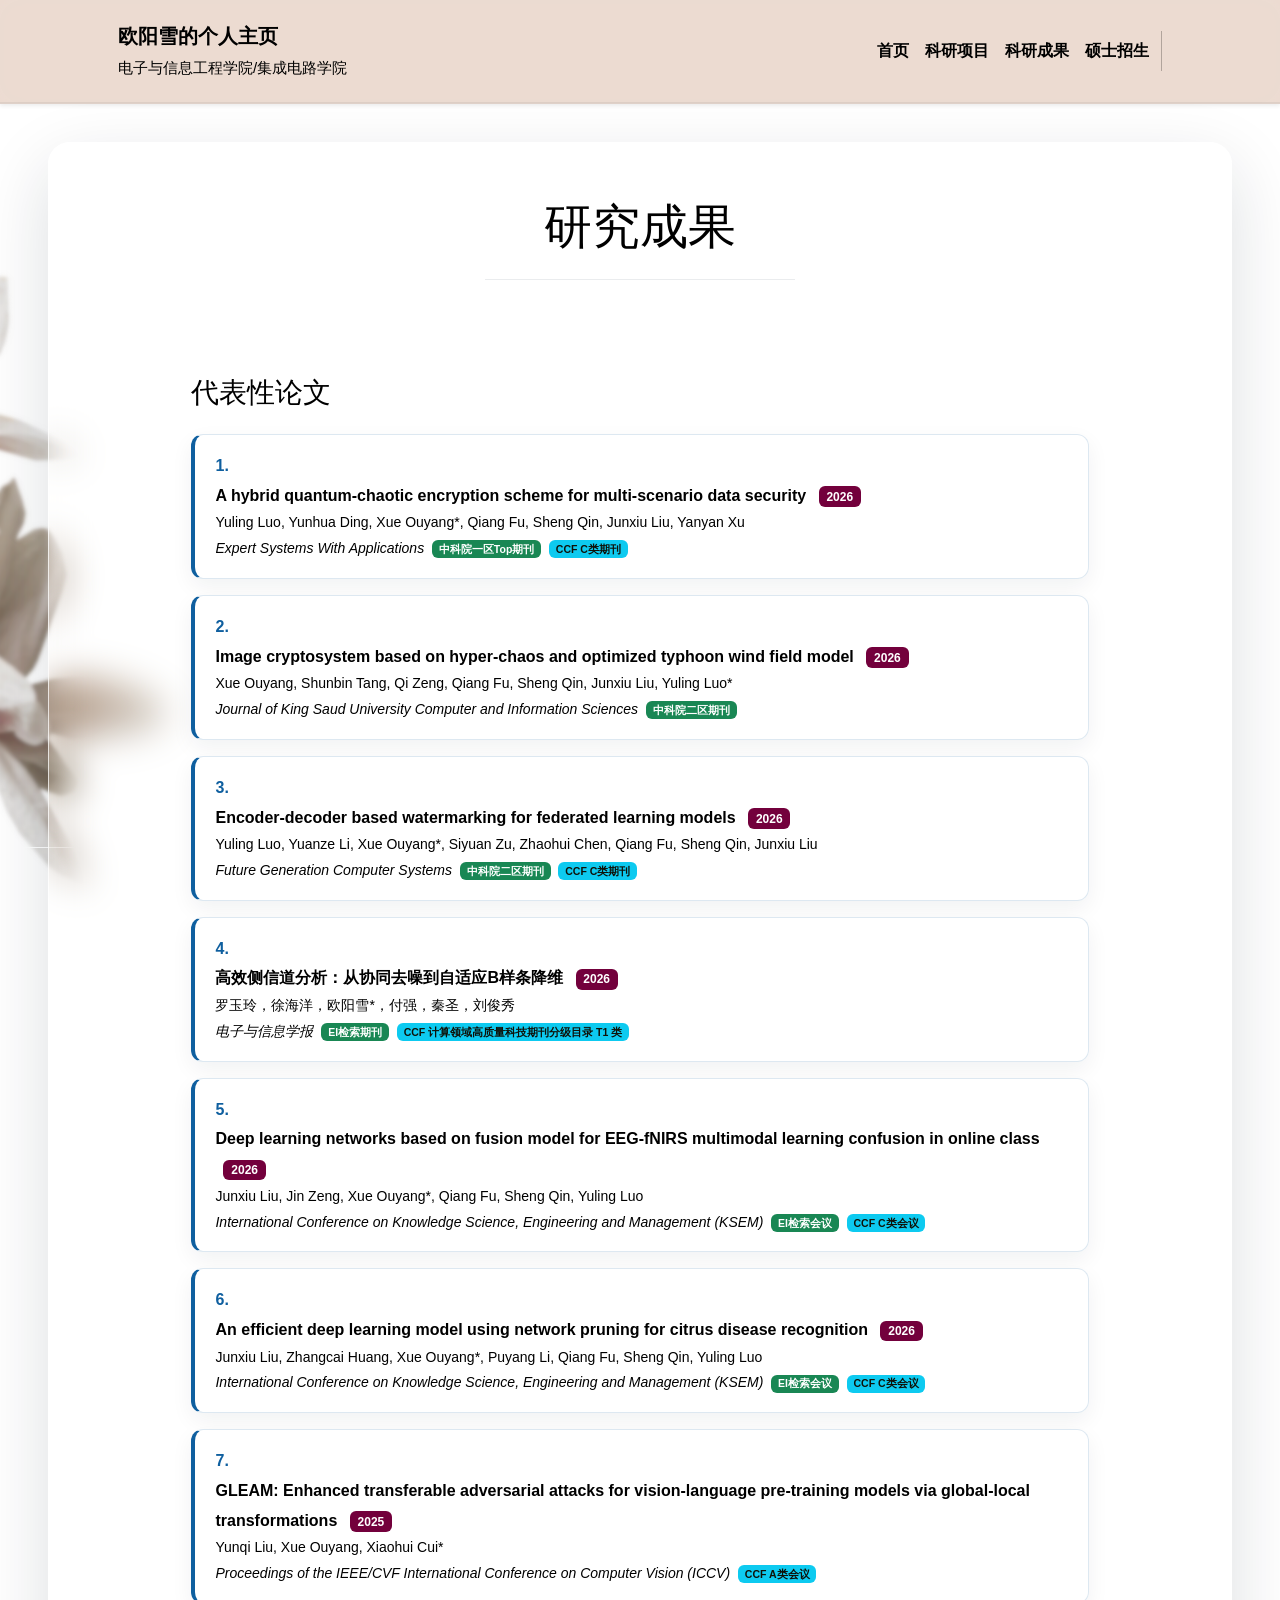
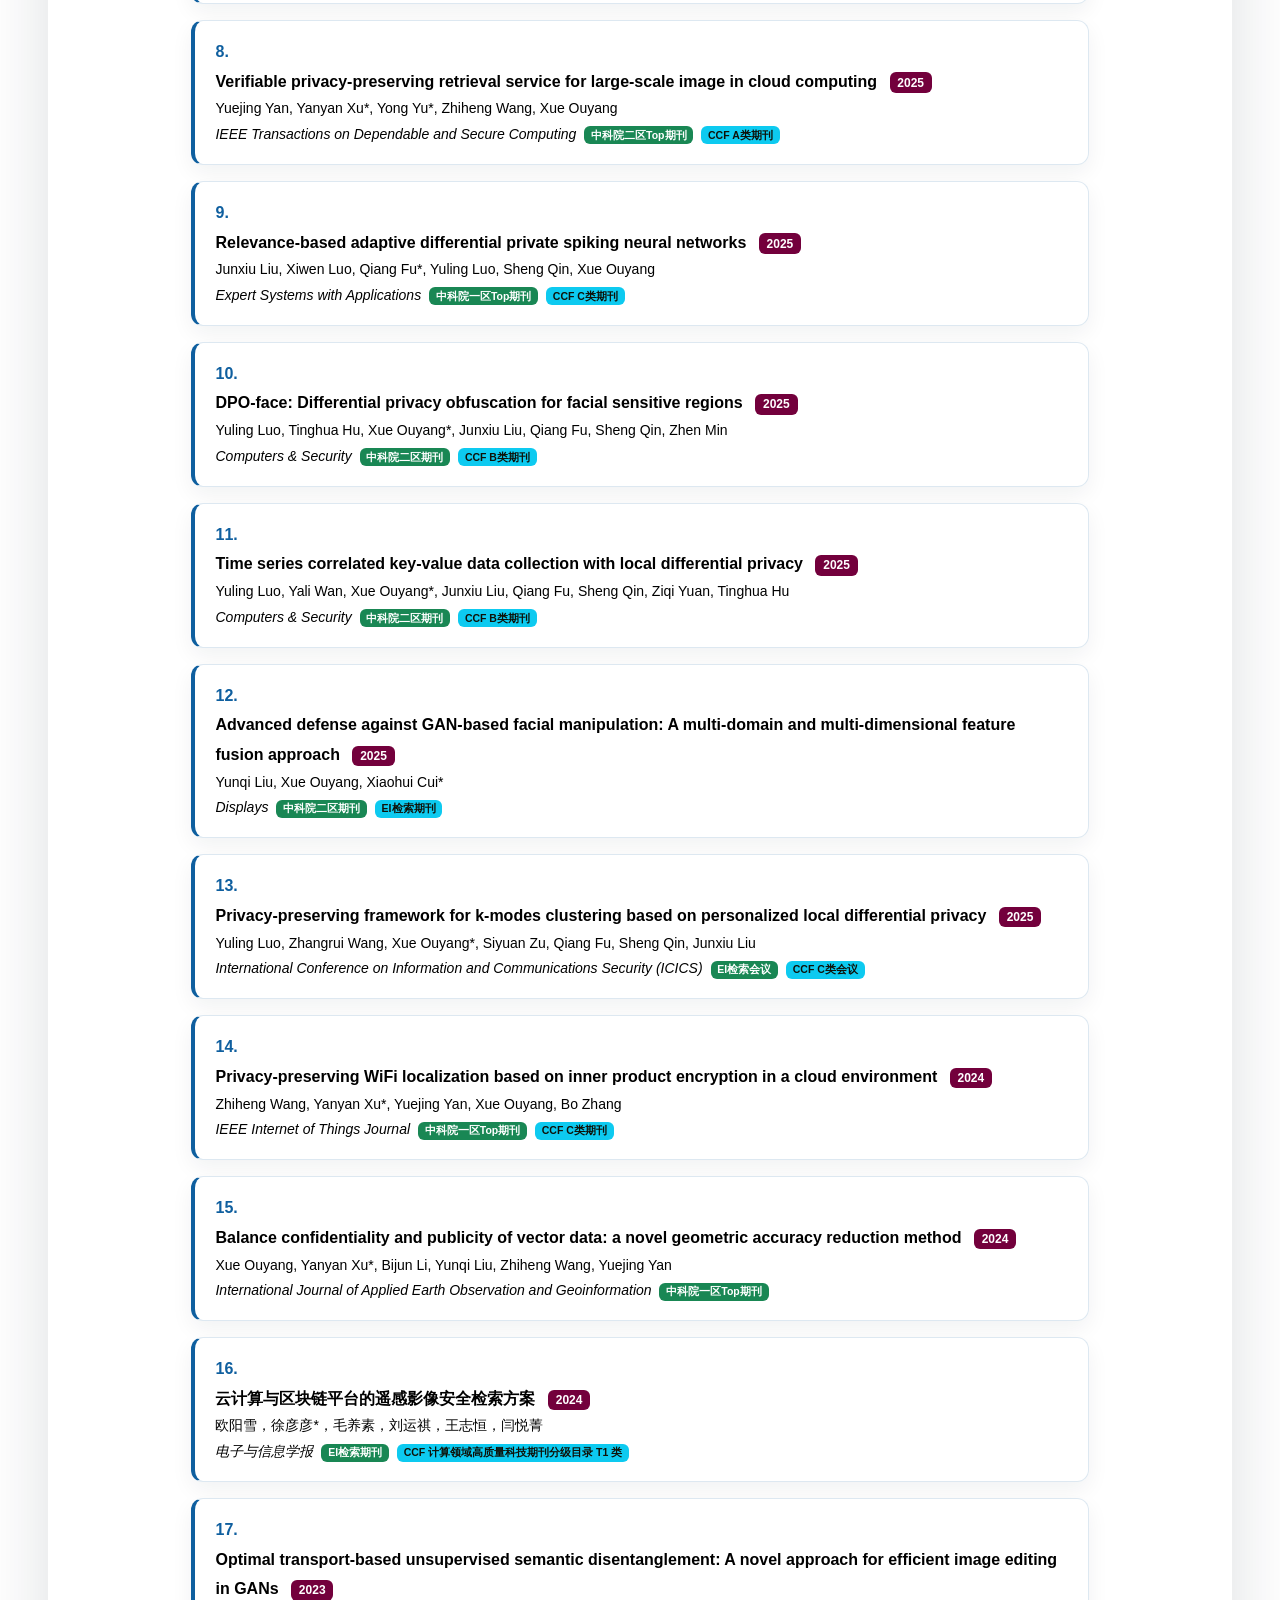
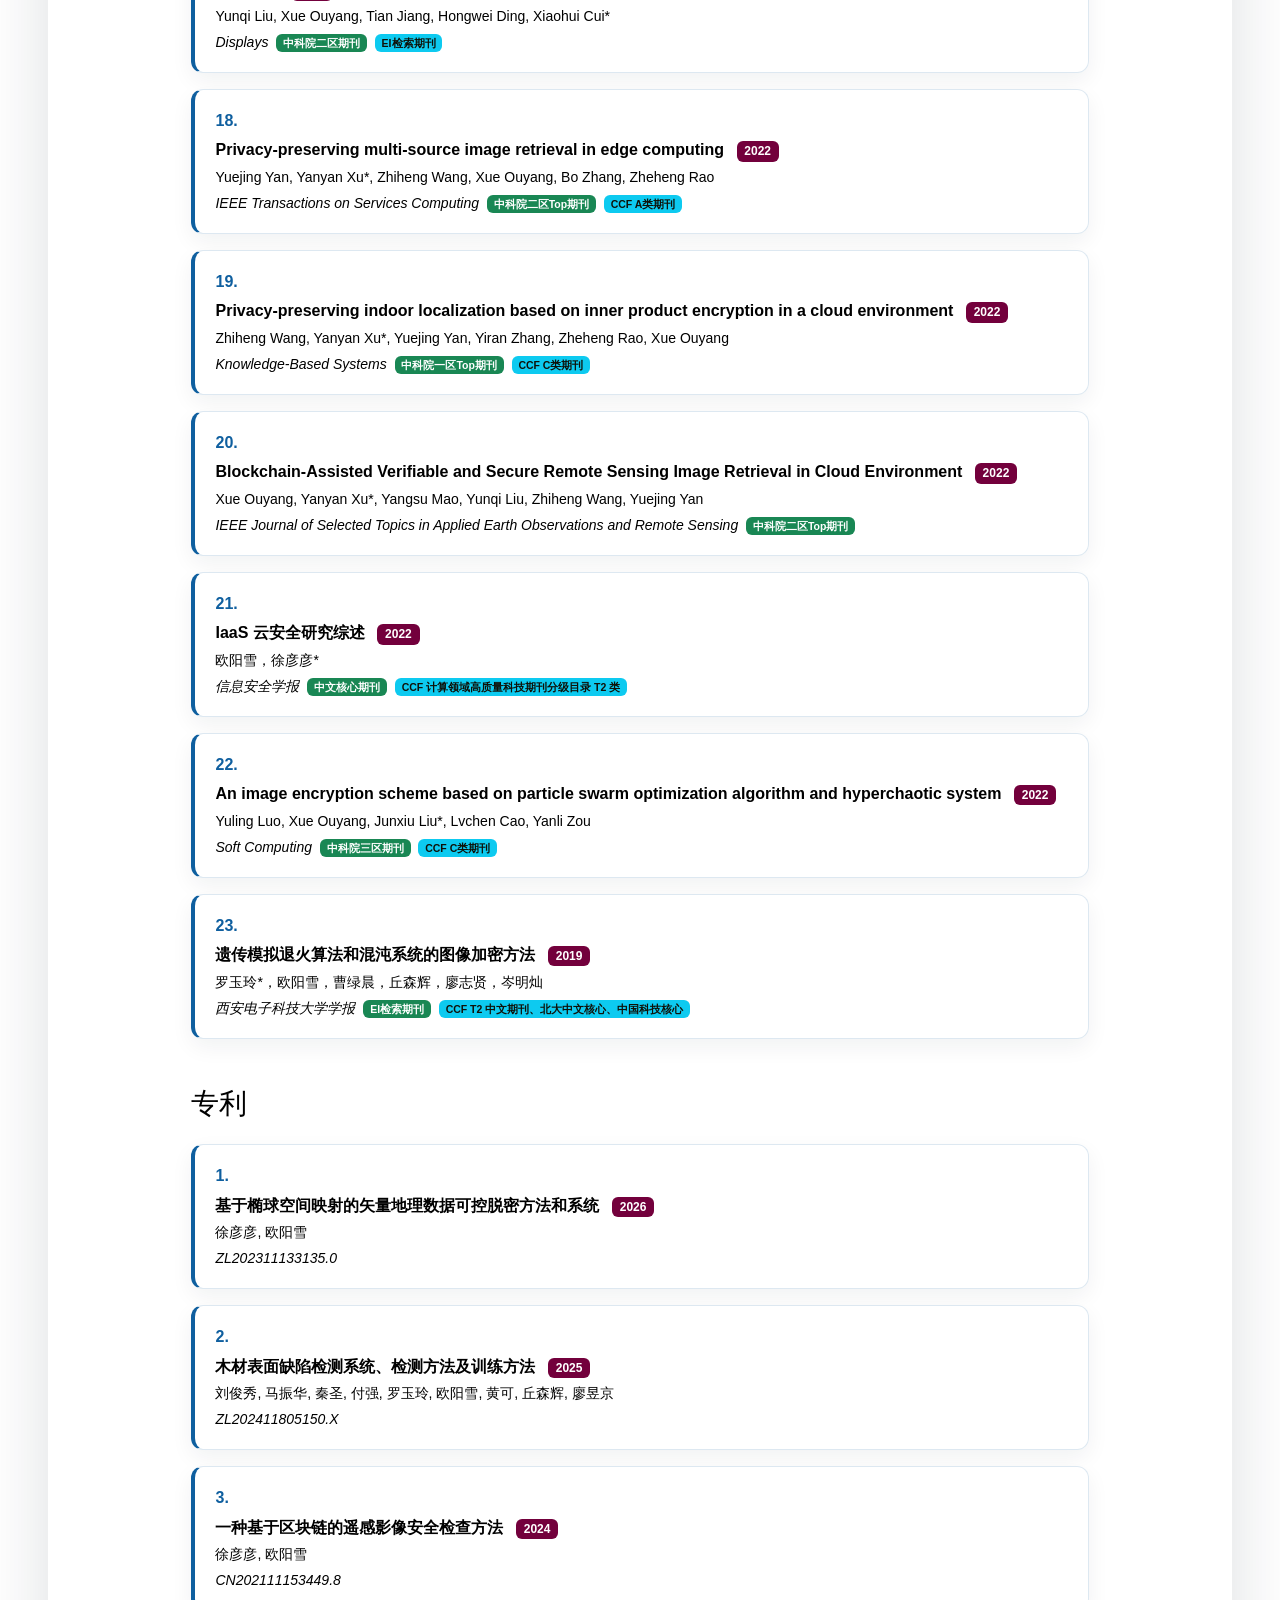
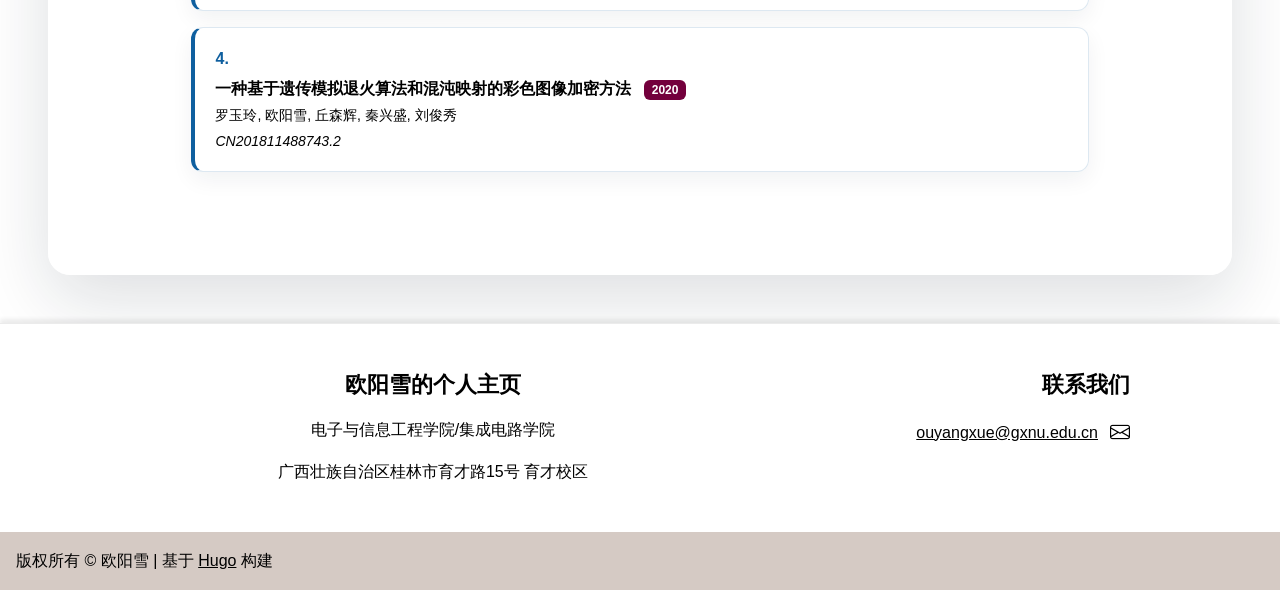
==== commit f4d61589: "补充及修改科研项目" ====
--- a/achievements/index.html
+++ b/achievements/index.html
@@ -529,6 +529,15 @@
           
           <li class="list-group-item achievement-item">
             <div>
+              <span class="fw-bold">基于椭球空间映射的矢量地理数据可控脱密方法和系统</span>
+              <span class="badge bg-primary ms-2">2026</span>
+            </div>
+            <div class="text-muted small">徐彦彦, 欧阳雪</div>
+            <div class="fst-italic small">ZL202311133135.0</div>
+          </li>
+          
+          <li class="list-group-item achievement-item">
+            <div>
               <span class="fw-bold">木材表面缺陷检测系统、检测方法及训练方法</span>
               <span class="badge bg-primary ms-2">2025</span>
             </div>
@@ -543,15 +552,6 @@
             </div>
             <div class="text-muted small">徐彦彦, 欧阳雪</div>
             <div class="fst-italic small">CN202111153449.8</div>
-          </li>
-          
-          <li class="list-group-item achievement-item">
-            <div>
-              <span class="fw-bold">一种基于椭球空间映射的矢量地理数据可控脱密方法</span>
-              <span class="badge bg-primary ms-2">2023</span>
-            </div>
-            <div class="text-muted small">徐彦彦, 欧阳雪</div>
-            <div class="fst-italic small">202311133135.0</div>
           </li>
           
           <li class="list-group-item achievement-item">
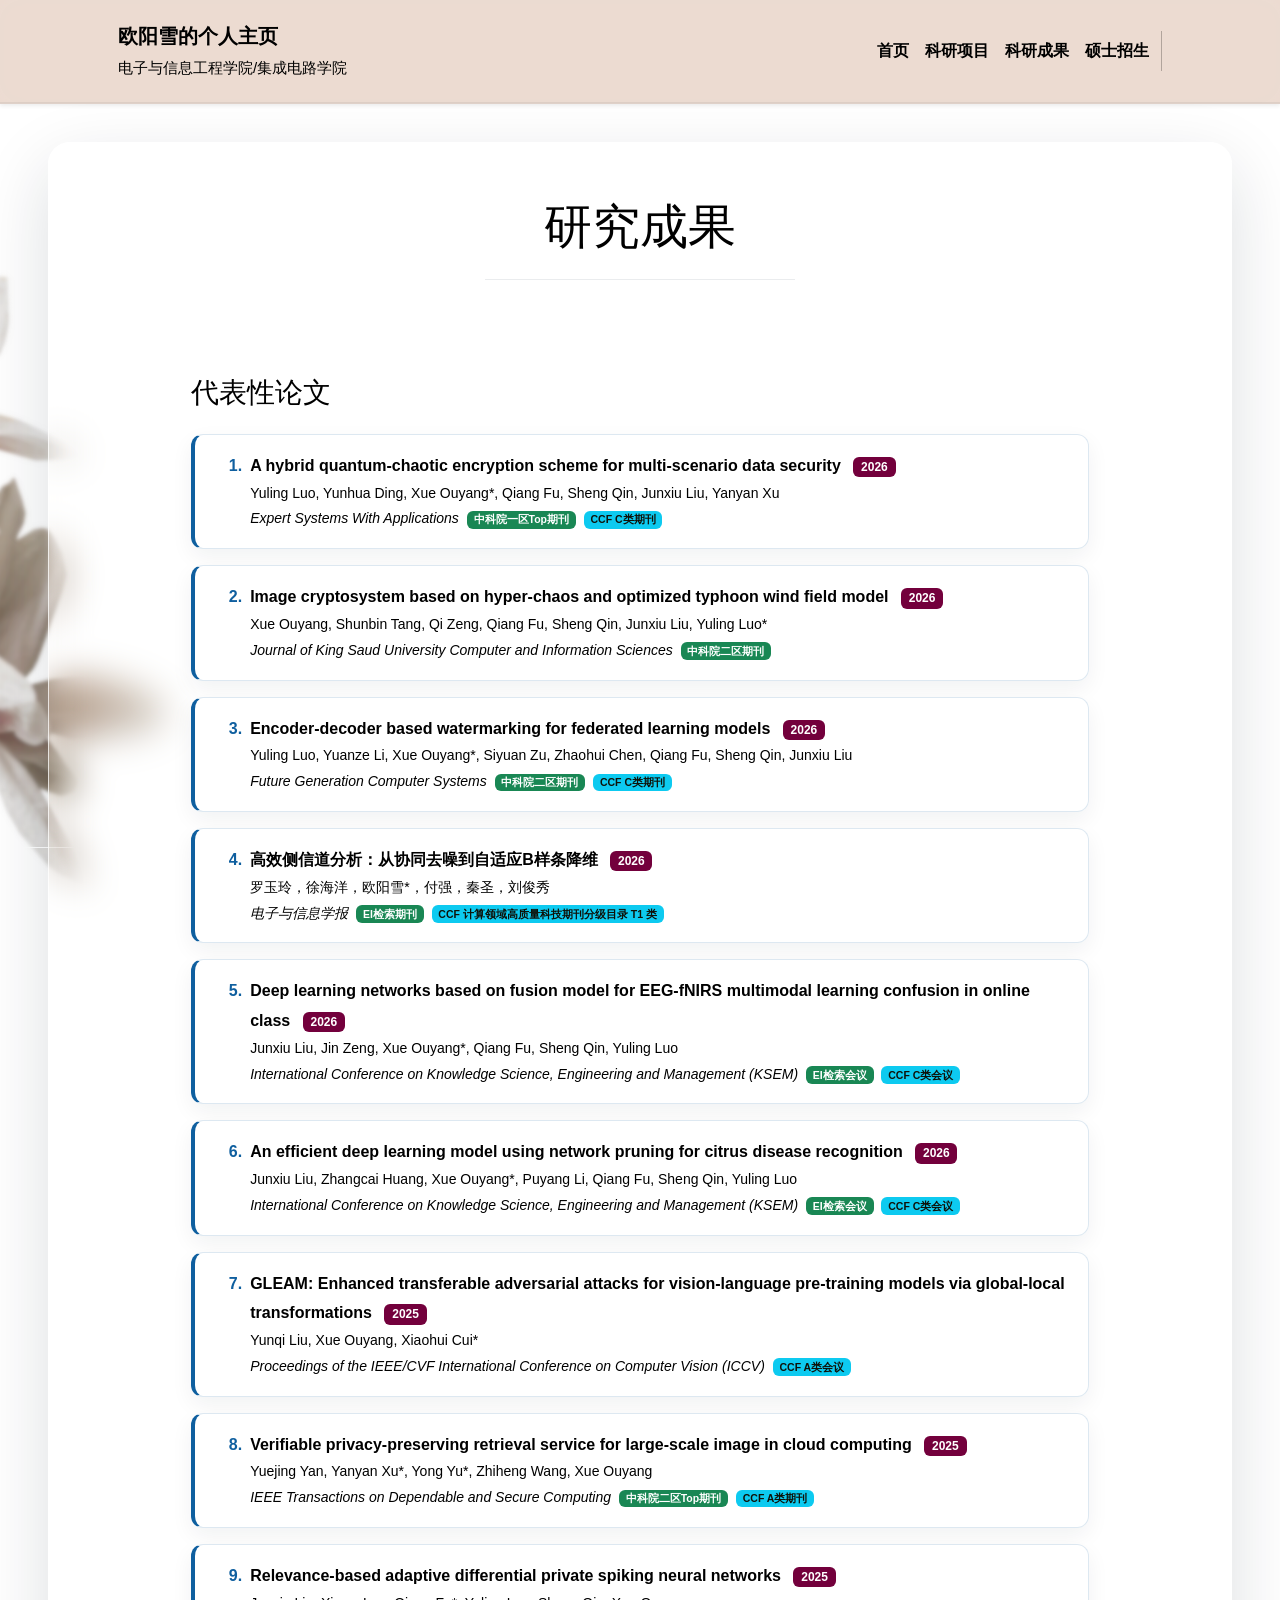
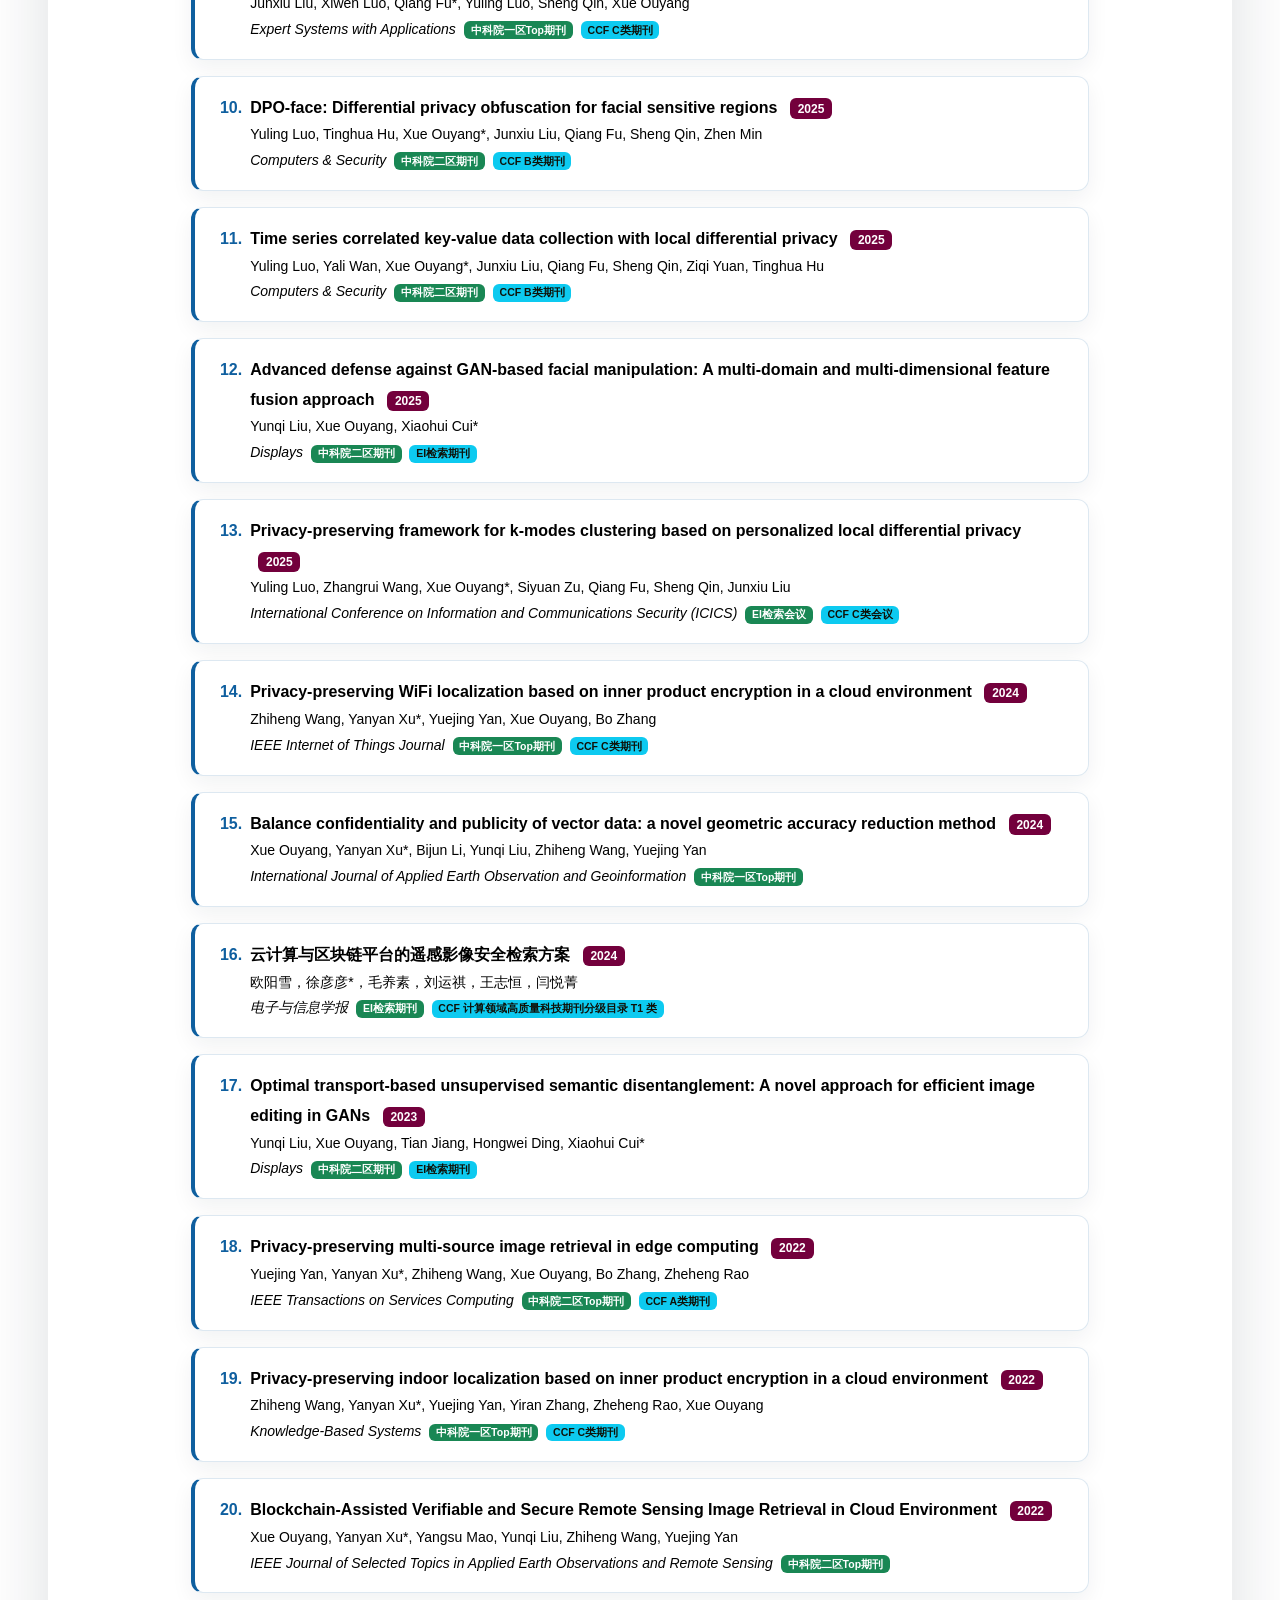
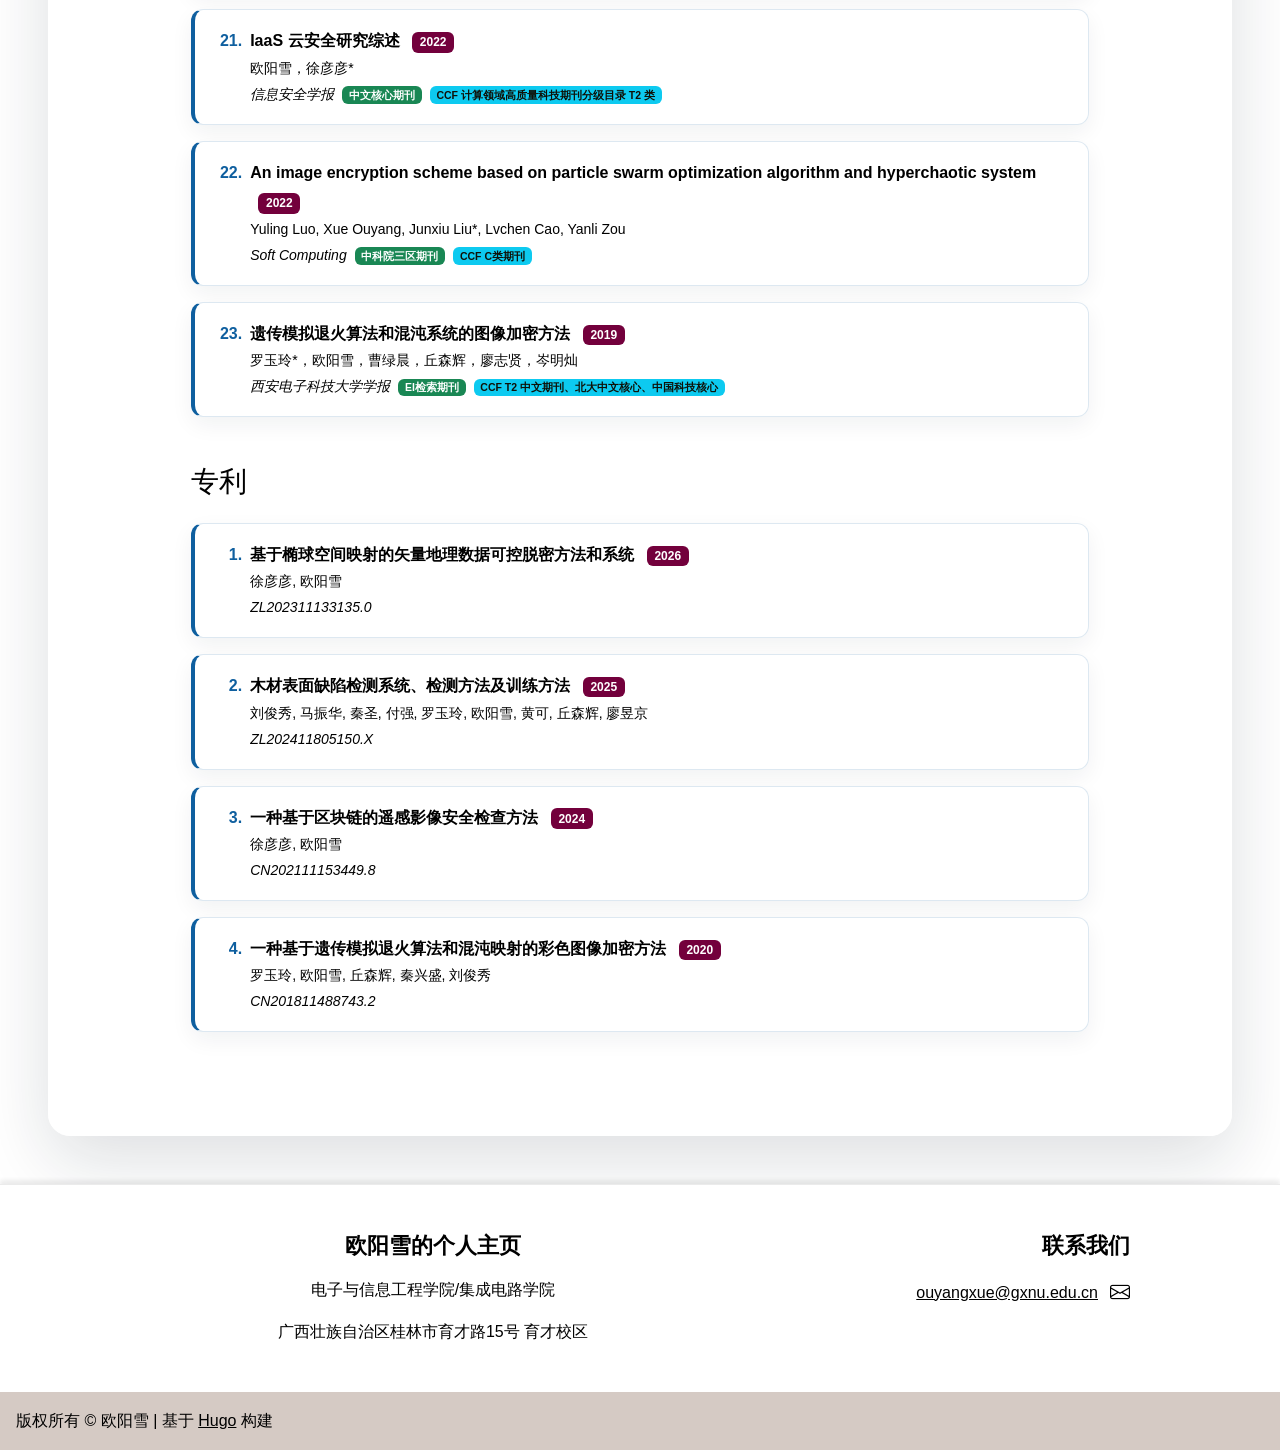
==== commit d661df9e: "更新列表悬挂编号展示并补齐图标字体资源" ====
--- a/achievements/index.html
+++ b/achievements/index.html
@@ -172,6 +172,7 @@
           
           
           <li class="list-group-item achievement-item">
+            <div class="achievement-content">
             <div>
               <a class="fw-bold achievement-title-link" href="https://www.sciencedirect.com/science/article/pii/S095741742504415X" target="_blank" rel="noopener noreferrer">A hybrid quantum-chaotic encryption scheme for multi-scenario data security</a>
               <span class="badge bg-primary ms-2">2026</span>
@@ -182,11 +183,13 @@
               <span class="badge bg-success ms-1">中科院一区Top期刊</span>
               <span class="badge bg-info text-dark ms-1">CCF C类期刊</span>
             </div>
-          </li>
-          
-          
-          
-          <li class="list-group-item achievement-item">
+            </div>
+          </li>
+          
+          
+          
+          <li class="list-group-item achievement-item">
+            <div class="achievement-content">
             <div>
               <a class="fw-bold achievement-title-link" href="https://link.springer.com/article/10.1007/s44443-025-00351-5" target="_blank" rel="noopener noreferrer">Image cryptosystem based on hyper-chaos and optimized typhoon wind field model</a>
               <span class="badge bg-primary ms-2">2026</span>
@@ -197,11 +200,13 @@
               <span class="badge bg-success ms-1">中科院二区期刊</span>
               
             </div>
-          </li>
-          
-          
-          
-          <li class="list-group-item achievement-item">
+            </div>
+          </li>
+          
+          
+          
+          <li class="list-group-item achievement-item">
+            <div class="achievement-content">
             <div>
               <a class="fw-bold achievement-title-link" href="https://www.sciencedirect.com/science/article/pii/S0167739X25004698" target="_blank" rel="noopener noreferrer">Encoder-decoder based watermarking for federated learning models</a>
               <span class="badge bg-primary ms-2">2026</span>
@@ -212,11 +217,13 @@
               <span class="badge bg-success ms-1">中科院二区期刊</span>
               <span class="badge bg-info text-dark ms-1">CCF C类期刊</span>
             </div>
-          </li>
-          
-          
-          
-          <li class="list-group-item achievement-item">
+            </div>
+          </li>
+          
+          
+          
+          <li class="list-group-item achievement-item">
+            <div class="achievement-content">
             <div>
               <a class="fw-bold achievement-title-link" href="https://jeit.ac.cn/cn/article/doi/10.11999/JEIT251047?viewType=HTML" target="_blank" rel="noopener noreferrer">高效侧信道分析：从协同去噪到自适应B样条降维</a>
               <span class="badge bg-primary ms-2">2026</span>
@@ -227,11 +234,13 @@
               <span class="badge bg-success ms-1">EI检索期刊</span>
               <span class="badge bg-info text-dark ms-1">CCF 计算领域高质量科技期刊分级目录 T1 类</span>
             </div>
-          </li>
-          
-          
-          
-          <li class="list-group-item achievement-item">
+            </div>
+          </li>
+          
+          
+          
+          <li class="list-group-item achievement-item">
+            <div class="achievement-content">
             <div>
               <a class="fw-bold achievement-title-link" href="/unpublished/" target="_blank" rel="noopener noreferrer">Deep learning networks based on fusion model for EEG-fNIRS multimodal learning confusion in online class</a>
               <span class="badge bg-primary ms-2">2026</span>
@@ -242,11 +251,13 @@
               <span class="badge bg-success ms-1">EI检索会议</span>
               <span class="badge bg-info text-dark ms-1">CCF C类会议</span>
             </div>
-          </li>
-          
-          
-          
-          <li class="list-group-item achievement-item">
+            </div>
+          </li>
+          
+          
+          
+          <li class="list-group-item achievement-item">
+            <div class="achievement-content">
             <div>
               <a class="fw-bold achievement-title-link" href="/unpublished/" target="_blank" rel="noopener noreferrer">An efficient deep learning model using network pruning for citrus disease recognition</a>
               <span class="badge bg-primary ms-2">2026</span>
@@ -257,11 +268,13 @@
               <span class="badge bg-success ms-1">EI检索会议</span>
               <span class="badge bg-info text-dark ms-1">CCF C类会议</span>
             </div>
-          </li>
-          
-          
-          
-          <li class="list-group-item achievement-item">
+            </div>
+          </li>
+          
+          
+          
+          <li class="list-group-item achievement-item">
+            <div class="achievement-content">
             <div>
               <a class="fw-bold achievement-title-link" href="https://openaccess.thecvf.com/content/ICCV2025/html/Liu_GLEAM_Enhanced_Transferable_Adversarial_Attacks_for_Vision-Language_Pre-training_Models_via_ICCV_2025_paper.html" target="_blank" rel="noopener noreferrer">GLEAM: Enhanced transferable adversarial attacks for vision-language pre-training models via global-local transformations</a>
               <span class="badge bg-primary ms-2">2025</span>
@@ -272,11 +285,13 @@
               
               <span class="badge bg-info text-dark ms-1">CCF A类会议</span>
             </div>
-          </li>
-          
-          
-          
-          <li class="list-group-item achievement-item">
+            </div>
+          </li>
+          
+          
+          
+          <li class="list-group-item achievement-item">
+            <div class="achievement-content">
             <div>
               <a class="fw-bold achievement-title-link" href="https://ieeexplore.ieee.org/abstract/document/11319422/" target="_blank" rel="noopener noreferrer">Verifiable privacy-preserving retrieval service for large-scale image in cloud computing</a>
               <span class="badge bg-primary ms-2">2025</span>
@@ -287,11 +302,13 @@
               <span class="badge bg-success ms-1">中科院二区Top期刊</span>
               <span class="badge bg-info text-dark ms-1">CCF A类期刊</span>
             </div>
-          </li>
-          
-          
-          
-          <li class="list-group-item achievement-item">
+            </div>
+          </li>
+          
+          
+          
+          <li class="list-group-item achievement-item">
+            <div class="achievement-content">
             <div>
               <a class="fw-bold achievement-title-link" href="https://www.sciencedirect.com/science/article/pii/S0957417425035493" target="_blank" rel="noopener noreferrer">Relevance-based adaptive differential private spiking neural networks</a>
               <span class="badge bg-primary ms-2">2025</span>
@@ -302,11 +319,13 @@
               <span class="badge bg-success ms-1">中科院一区Top期刊</span>
               <span class="badge bg-info text-dark ms-1">CCF C类期刊</span>
             </div>
-          </li>
-          
-          
-          
-          <li class="list-group-item achievement-item">
+            </div>
+          </li>
+          
+          
+          
+          <li class="list-group-item achievement-item">
+            <div class="achievement-content">
             <div>
               <a class="fw-bold achievement-title-link" href="https://www.sciencedirect.com/science/article/pii/S0167404825001233" target="_blank" rel="noopener noreferrer">DPO-face: Differential privacy obfuscation for facial sensitive regions</a>
               <span class="badge bg-primary ms-2">2025</span>
@@ -317,11 +336,13 @@
               <span class="badge bg-success ms-1">中科院二区期刊</span>
               <span class="badge bg-info text-dark ms-1">CCF B类期刊</span>
             </div>
-          </li>
-          
-          
-          
-          <li class="list-group-item achievement-item">
+            </div>
+          </li>
+          
+          
+          
+          <li class="list-group-item achievement-item">
+            <div class="achievement-content">
             <div>
               <a class="fw-bold achievement-title-link" href="https://www.sciencedirect.com/science/article/pii/S0167404825002998" target="_blank" rel="noopener noreferrer">Time series correlated key-value data collection with local differential privacy</a>
               <span class="badge bg-primary ms-2">2025</span>
@@ -332,11 +353,13 @@
               <span class="badge bg-success ms-1">中科院二区期刊</span>
               <span class="badge bg-info text-dark ms-1">CCF B类期刊</span>
             </div>
-          </li>
-          
-          
-          
-          <li class="list-group-item achievement-item">
+            </div>
+          </li>
+          
+          
+          
+          <li class="list-group-item achievement-item">
+            <div class="achievement-content">
             <div>
               <a class="fw-bold achievement-title-link" href="https://www.sciencedirect.com/science/article/pii/S014193822500099X" target="_blank" rel="noopener noreferrer">Advanced defense against GAN-based facial manipulation: A multi-domain and multi-dimensional feature fusion approach</a>
               <span class="badge bg-primary ms-2">2025</span>
@@ -347,11 +370,13 @@
               <span class="badge bg-success ms-1">中科院二区期刊</span>
               <span class="badge bg-info text-dark ms-1">EI检索期刊</span>
             </div>
-          </li>
-          
-          
-          
-          <li class="list-group-item achievement-item">
+            </div>
+          </li>
+          
+          
+          
+          <li class="list-group-item achievement-item">
+            <div class="achievement-content">
             <div>
               <a class="fw-bold achievement-title-link" href="https://link.springer.com/chapter/10.1007/978-981-95-3540-8_22" target="_blank" rel="noopener noreferrer">Privacy-preserving framework for k-modes clustering based on personalized local differential privacy</a>
               <span class="badge bg-primary ms-2">2025</span>
@@ -362,11 +387,13 @@
               <span class="badge bg-success ms-1">EI检索会议</span>
               <span class="badge bg-info text-dark ms-1">CCF C类会议</span>
             </div>
-          </li>
-          
-          
-          
-          <li class="list-group-item achievement-item">
+            </div>
+          </li>
+          
+          
+          
+          <li class="list-group-item achievement-item">
+            <div class="achievement-content">
             <div>
               <a class="fw-bold achievement-title-link" href="https://ieeexplore.ieee.org/abstract/document/10414030/" target="_blank" rel="noopener noreferrer">Privacy-preserving WiFi localization based on inner product encryption in a cloud environment</a>
               <span class="badge bg-primary ms-2">2024</span>
@@ -377,11 +404,13 @@
               <span class="badge bg-success ms-1">中科院一区Top期刊</span>
               <span class="badge bg-info text-dark ms-1">CCF C类期刊</span>
             </div>
-          </li>
-          
-          
-          
-          <li class="list-group-item achievement-item">
+            </div>
+          </li>
+          
+          
+          
+          <li class="list-group-item achievement-item">
+            <div class="achievement-content">
             <div>
               <a class="fw-bold achievement-title-link" href="https://www.sciencedirect.com/science/article/pii/S1569843224000384" target="_blank" rel="noopener noreferrer">Balance confidentiality and publicity of vector data: a novel geometric accuracy reduction method</a>
               <span class="badge bg-primary ms-2">2024</span>
@@ -392,11 +421,13 @@
               <span class="badge bg-success ms-1">中科院一区Top期刊</span>
               
             </div>
-          </li>
-          
-          
-          
-          <li class="list-group-item achievement-item">
+            </div>
+          </li>
+          
+          
+          
+          <li class="list-group-item achievement-item">
+            <div class="achievement-content">
             <div>
               <a class="fw-bold achievement-title-link" href="https://jeit.ac.cn/cn/article/doi/10.11999/JEIT220956?viewType=HTML" target="_blank" rel="noopener noreferrer">云计算与区块链平台的遥感影像安全检索方案</a>
               <span class="badge bg-primary ms-2">2024</span>
@@ -407,11 +438,13 @@
               <span class="badge bg-success ms-1">EI检索期刊</span>
               <span class="badge bg-info text-dark ms-1">CCF 计算领域高质量科技期刊分级目录 T1 类</span>
             </div>
-          </li>
-          
-          
-          
-          <li class="list-group-item achievement-item">
+            </div>
+          </li>
+          
+          
+          
+          <li class="list-group-item achievement-item">
+            <div class="achievement-content">
             <div>
               <a class="fw-bold achievement-title-link" href="https://www.sciencedirect.com/science/article/pii/S0141938223001932" target="_blank" rel="noopener noreferrer">Optimal transport-based unsupervised semantic disentanglement: A novel approach for efficient image editing in GANs</a>
               <span class="badge bg-primary ms-2">2023</span>
@@ -422,11 +455,13 @@
               <span class="badge bg-success ms-1">中科院二区期刊</span>
               <span class="badge bg-info text-dark ms-1">EI检索期刊</span>
             </div>
-          </li>
-          
-          
-          
-          <li class="list-group-item achievement-item">
+            </div>
+          </li>
+          
+          
+          
+          <li class="list-group-item achievement-item">
+            <div class="achievement-content">
             <div>
               <a class="fw-bold achievement-title-link" href="https://ieeexplore.ieee.org/abstract/document/9964114/" target="_blank" rel="noopener noreferrer">Privacy-preserving multi-source image retrieval in edge computing</a>
               <span class="badge bg-primary ms-2">2022</span>
@@ -437,11 +472,13 @@
               <span class="badge bg-success ms-1">中科院二区Top期刊</span>
               <span class="badge bg-info text-dark ms-1">CCF A类期刊</span>
             </div>
-          </li>
-          
-          
-          
-          <li class="list-group-item achievement-item">
+            </div>
+          </li>
+          
+          
+          
+          <li class="list-group-item achievement-item">
+            <div class="achievement-content">
             <div>
               <a class="fw-bold achievement-title-link" href="https://ieeexplore.ieee.org/abstract/document/10414030/" target="_blank" rel="noopener noreferrer">Privacy-preserving indoor localization based on inner product encryption in a cloud environment</a>
               <span class="badge bg-primary ms-2">2022</span>
@@ -452,11 +489,13 @@
               <span class="badge bg-success ms-1">中科院一区Top期刊</span>
               <span class="badge bg-info text-dark ms-1">CCF C类期刊</span>
             </div>
-          </li>
-          
-          
-          
-          <li class="list-group-item achievement-item">
+            </div>
+          </li>
+          
+          
+          
+          <li class="list-group-item achievement-item">
+            <div class="achievement-content">
             <div>
               <a class="fw-bold achievement-title-link" href="https://ieeexplore.ieee.org/abstract/document/9999018" target="_blank" rel="noopener noreferrer">Blockchain-Assisted Verifiable and Secure Remote Sensing Image Retrieval in Cloud Environment</a>
               <span class="badge bg-primary ms-2">2022</span>
@@ -467,11 +506,13 @@
               <span class="badge bg-success ms-1">中科院二区Top期刊</span>
               
             </div>
-          </li>
-          
-          
-          
-          <li class="list-group-item achievement-item">
+            </div>
+          </li>
+          
+          
+          
+          <li class="list-group-item achievement-item">
+            <div class="achievement-content">
             <div>
               <a class="fw-bold achievement-title-link" href="https://jcs.iie.ac.cn/xxaqxben/ch/reader/view_abstract.aspx?file_no=20220504" target="_blank" rel="noopener noreferrer">IaaS 云安全研究综述</a>
               <span class="badge bg-primary ms-2">2022</span>
@@ -482,11 +523,13 @@
               <span class="badge bg-success ms-1">中文核心期刊</span>
               <span class="badge bg-info text-dark ms-1">CCF 计算领域高质量科技期刊分级目录 T2 类</span>
             </div>
-          </li>
-          
-          
-          
-          <li class="list-group-item achievement-item">
+            </div>
+          </li>
+          
+          
+          
+          <li class="list-group-item achievement-item">
+            <div class="achievement-content">
             <div>
               <a class="fw-bold achievement-title-link" href="https://link.springer.com/article/10.1007/s00500-021-06554-y" target="_blank" rel="noopener noreferrer">An image encryption scheme based on particle swarm optimization algorithm and hyperchaotic system</a>
               <span class="badge bg-primary ms-2">2022</span>
@@ -497,11 +540,13 @@
               <span class="badge bg-success ms-1">中科院三区期刊</span>
               <span class="badge bg-info text-dark ms-1">CCF C类期刊</span>
             </div>
-          </li>
-          
-          
-          
-          <li class="list-group-item achievement-item">
+            </div>
+          </li>
+          
+          
+          
+          <li class="list-group-item achievement-item">
+            <div class="achievement-content">
             <div>
               <a class="fw-bold achievement-title-link" href="https://journal.xidian.edu.cn/xdxb/CN/10.19665/j.issn1001-2400.2019.05.024" target="_blank" rel="noopener noreferrer">遗传模拟退火算法和混沌系统的图像加密方法</a>
               <span class="badge bg-primary ms-2">2019</span>
@@ -511,6 +556,7 @@
               <span class="fst-italic">西安电子科技大学学报</span>
               <span class="badge bg-success ms-1">EI检索期刊</span>
               <span class="badge bg-info text-dark ms-1">CCF T2 中文期刊、北大中文核心、中国科技核心</span>
+            </div>
             </div>
           </li>
           
@@ -528,39 +574,47 @@
         <ol class="list-group list-group-flush list-group-numbered">
           
           <li class="list-group-item achievement-item">
+            <div class="achievement-content">
             <div>
               <span class="fw-bold">基于椭球空间映射的矢量地理数据可控脱密方法和系统</span>
               <span class="badge bg-primary ms-2">2026</span>
             </div>
             <div class="text-muted small">徐彦彦, 欧阳雪</div>
             <div class="fst-italic small">ZL202311133135.0</div>
-          </li>
-          
-          <li class="list-group-item achievement-item">
+            </div>
+          </li>
+          
+          <li class="list-group-item achievement-item">
+            <div class="achievement-content">
             <div>
               <span class="fw-bold">木材表面缺陷检测系统、检测方法及训练方法</span>
               <span class="badge bg-primary ms-2">2025</span>
             </div>
             <div class="text-muted small">刘俊秀, 马振华, 秦圣, 付强, 罗玉玲, 欧阳雪, 黄可, 丘森辉, 廖昱京</div>
             <div class="fst-italic small">ZL202411805150.X</div>
-          </li>
-          
-          <li class="list-group-item achievement-item">
+            </div>
+          </li>
+          
+          <li class="list-group-item achievement-item">
+            <div class="achievement-content">
             <div>
               <span class="fw-bold">一种基于区块链的遥感影像安全检查方法</span>
               <span class="badge bg-primary ms-2">2024</span>
             </div>
             <div class="text-muted small">徐彦彦, 欧阳雪</div>
             <div class="fst-italic small">CN202111153449.8</div>
-          </li>
-          
-          <li class="list-group-item achievement-item">
+            </div>
+          </li>
+          
+          <li class="list-group-item achievement-item">
+            <div class="achievement-content">
             <div>
               <span class="fw-bold">一种基于遗传模拟退火算法和混沌映射的彩色图像加密方法</span>
               <span class="badge bg-primary ms-2">2020</span>
             </div>
             <div class="text-muted small">罗玉玲, 欧阳雪, 丘森辉, 秦兴盛, 刘俊秀</div>
             <div class="fst-italic small">CN201811488743.2</div>
+            </div>
           </li>
           
         </ol>
--- a/css/custom.css
+++ b/css/custom.css
@@ -122,6 +122,32 @@
 .content-panel .project-item::before {
   color: var(--academic-blue) !important;
   font-weight: 700;
+}
+
+/* Keep numbers beside the complete project or conference text block. */
+.list-group-numbered > .project-item,
+.list-group-numbered > .achievement-item,
+.list-group-numbered > .conference-item {
+  display: grid;
+  grid-template-columns: 3ch minmax(0, 1fr);
+  column-gap: 0.5rem;
+  align-items: baseline;
+}
+
+.list-group-numbered > .project-item::before,
+.list-group-numbered > .achievement-item::before,
+.list-group-numbered > .conference-item::before {
+  grid-column: 1;
+  grid-row: 1;
+  text-align: right;
+}
+
+.project-item > .project-content,
+.achievement-item > .achievement-content,
+.conference-item > .conference-content {
+  grid-column: 2;
+  grid-row: 1;
+  min-width: 0;
 }
 
 .content-panel .achievement-item a.achievement-title-link,
@@ -597,4 +623,4 @@
 .el-nav-card:hover .el-nav-card__arrow {
   color: var(--academic-blue);
   transform: translateX(4px);
-}+}
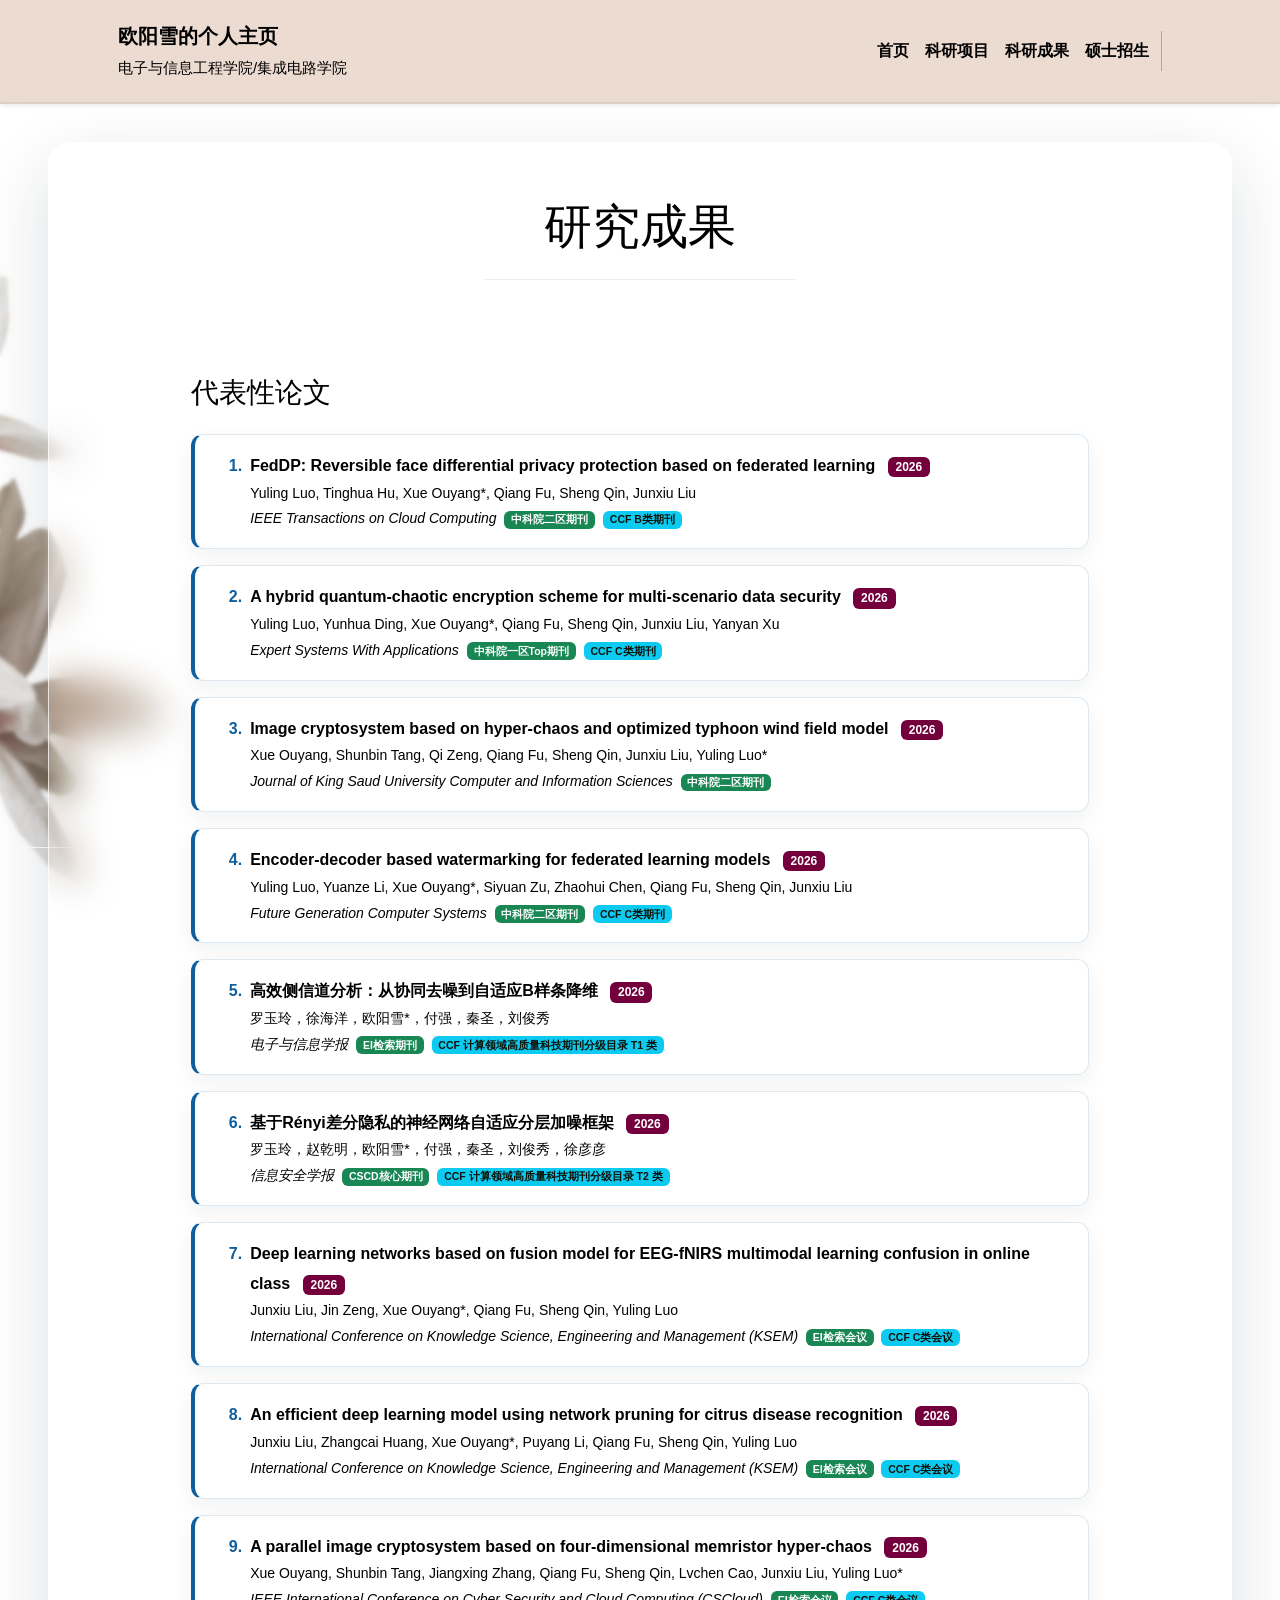
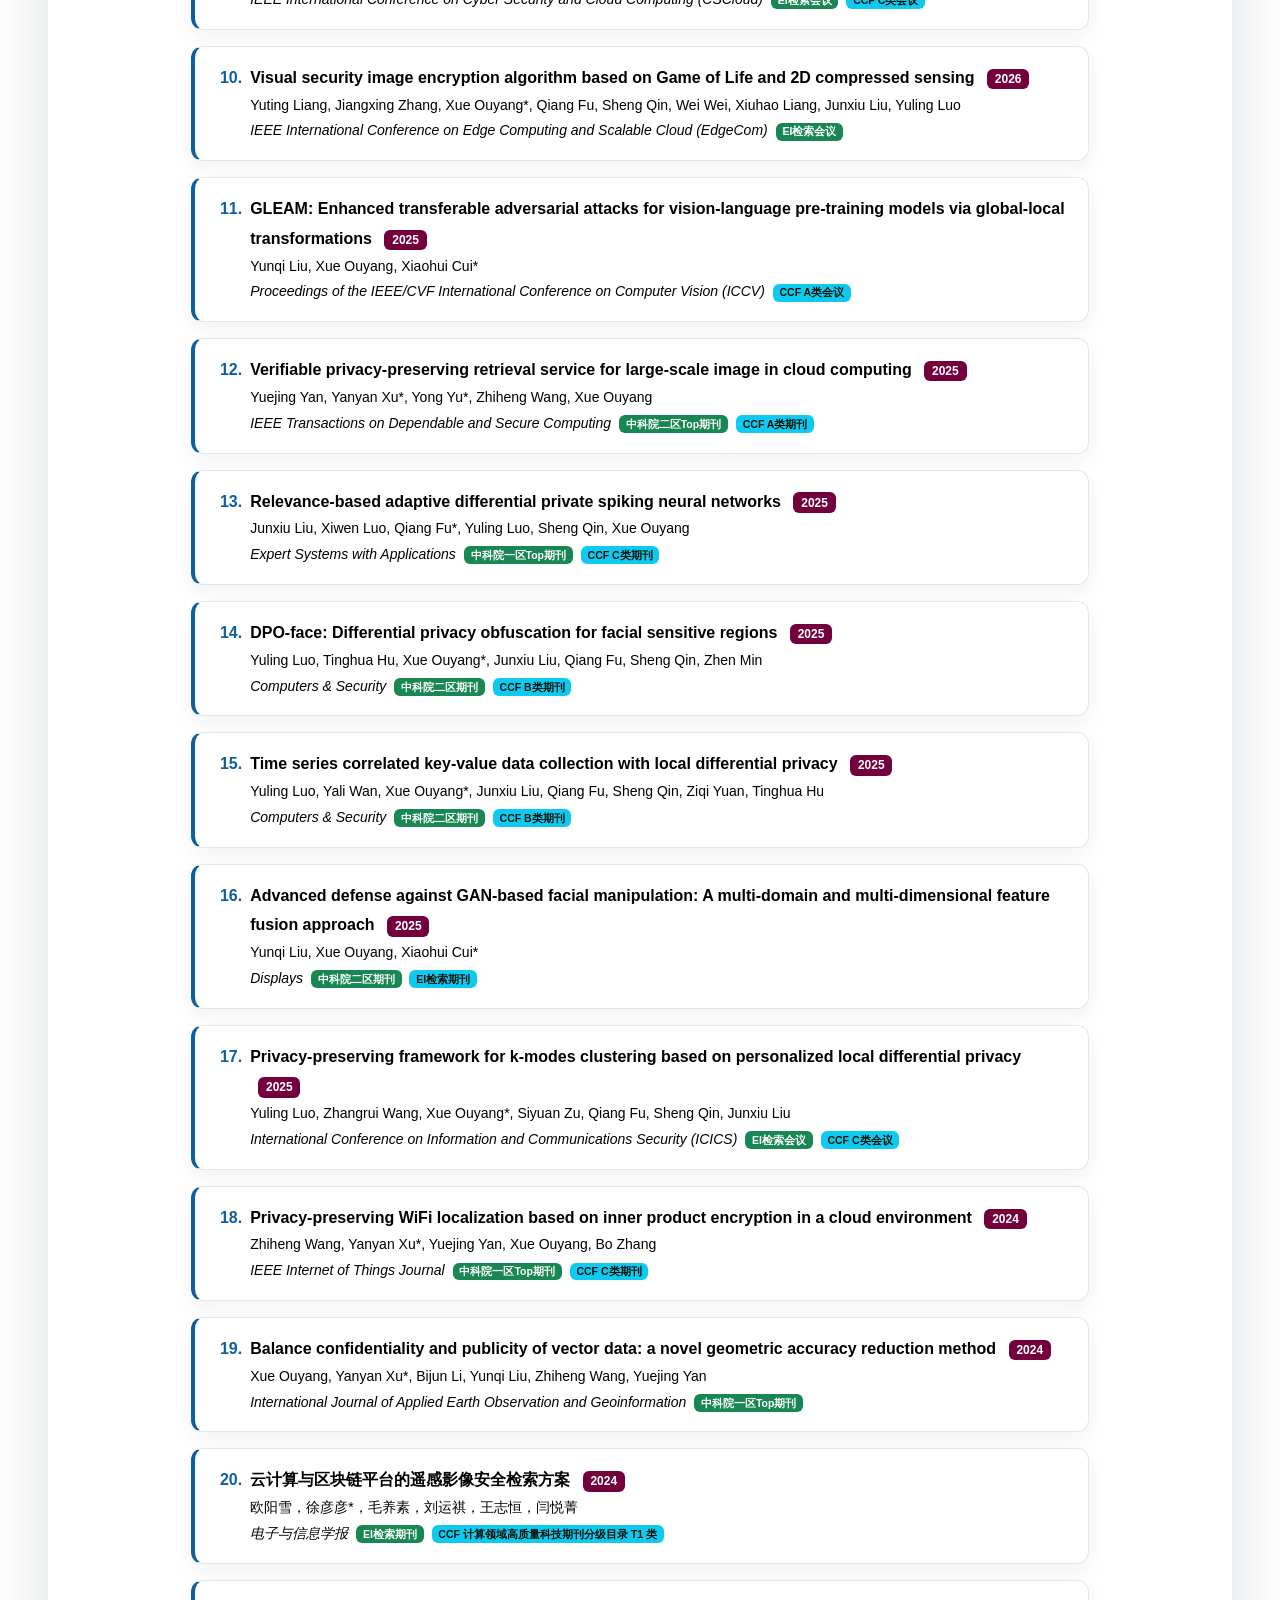
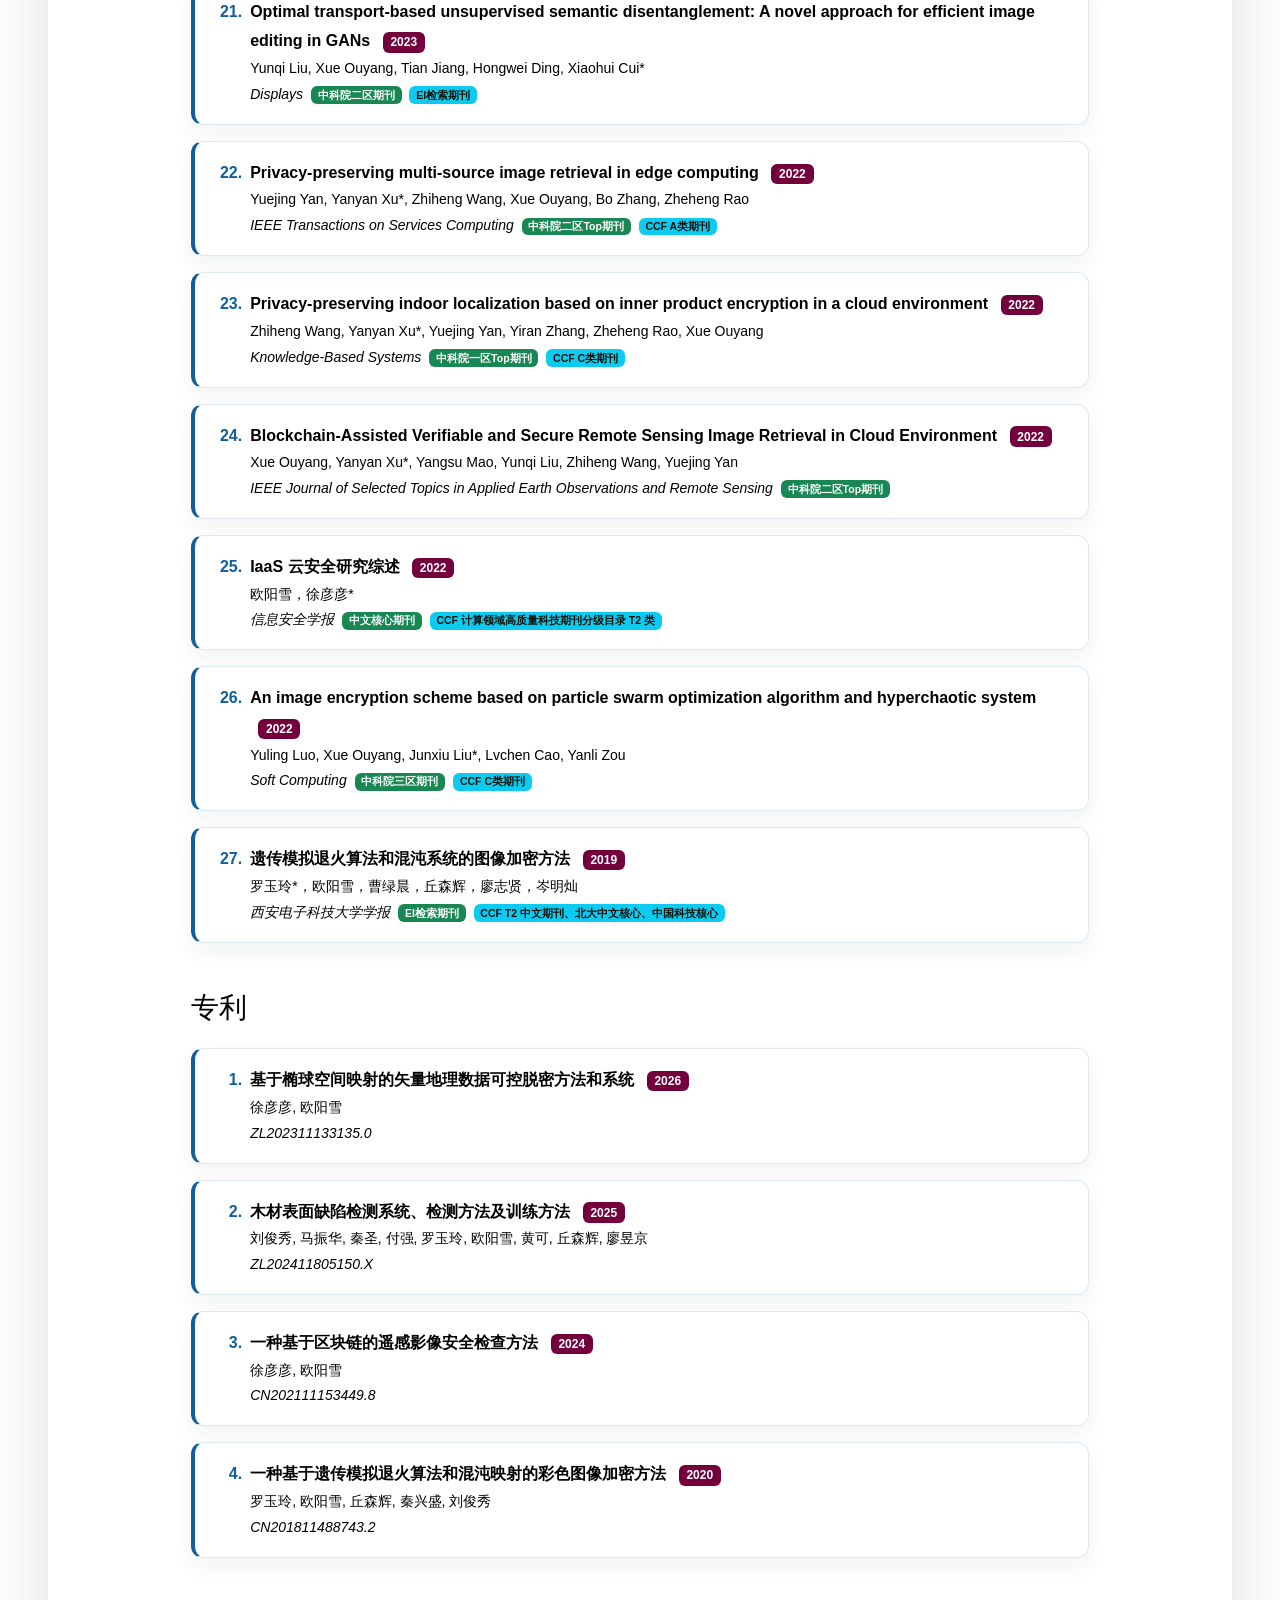
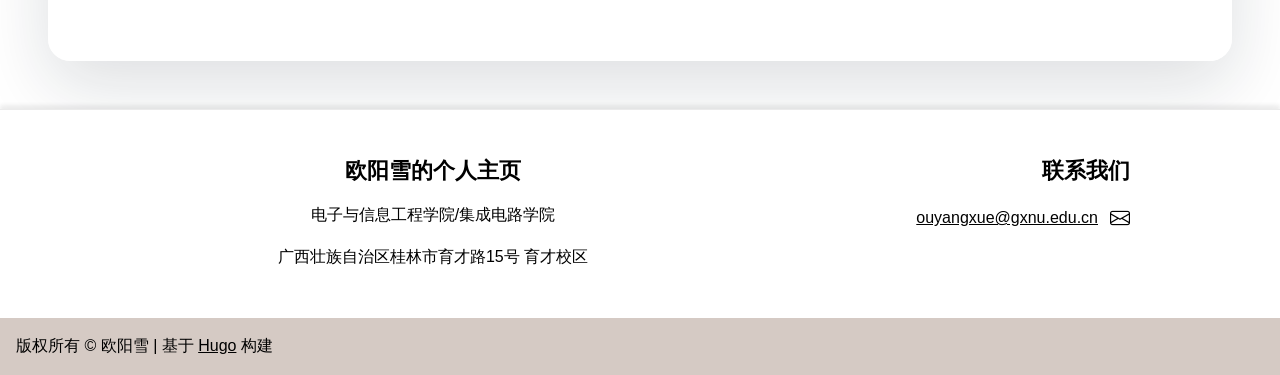
==== commit f0844bfe: "更新科研成果页面" ====
--- a/achievements/index.html
+++ b/achievements/index.html
@@ -174,6 +174,23 @@
           <li class="list-group-item achievement-item">
             <div class="achievement-content">
             <div>
+              <a class="fw-bold achievement-title-link" href="/unpublished/" target="_blank" rel="noopener noreferrer">FedDP: Reversible face differential privacy protection based on federated learning</a>
+              <span class="badge bg-primary ms-2">2026</span>
+            </div>
+            <div class="text-muted small">Yuling Luo, Tinghua Hu, Xue Ouyang*, Qiang Fu, Sheng Qin, Junxiu Liu</div>
+            <div class="small">
+              <span class="fst-italic">IEEE Transactions on Cloud Computing</span>
+              <span class="badge bg-success ms-1">中科院二区期刊</span>
+              <span class="badge bg-info text-dark ms-1">CCF B类期刊</span>
+            </div>
+            </div>
+          </li>
+          
+          
+          
+          <li class="list-group-item achievement-item">
+            <div class="achievement-content">
+            <div>
               <a class="fw-bold achievement-title-link" href="https://www.sciencedirect.com/science/article/pii/S095741742504415X" target="_blank" rel="noopener noreferrer">A hybrid quantum-chaotic encryption scheme for multi-scenario data security</a>
               <span class="badge bg-primary ms-2">2026</span>
             </div>
@@ -242,7 +259,24 @@
           <li class="list-group-item achievement-item">
             <div class="achievement-content">
             <div>
-              <a class="fw-bold achievement-title-link" href="/unpublished/" target="_blank" rel="noopener noreferrer">Deep learning networks based on fusion model for EEG-fNIRS multimodal learning confusion in online class</a>
+              <a class="fw-bold achievement-title-link" href="/unpublished/" target="_blank" rel="noopener noreferrer">基于Rényi差分隐私的神经网络自适应分层加噪框架</a>
+              <span class="badge bg-primary ms-2">2026</span>
+            </div>
+            <div class="text-muted small">罗玉玲，赵乾明，欧阳雪*，付强，秦圣，刘俊秀，徐彦彦</div>
+            <div class="small">
+              <span class="fst-italic">信息安全学报</span>
+              <span class="badge bg-success ms-1">CSCD核心期刊</span>
+              <span class="badge bg-info text-dark ms-1">CCF 计算领域高质量科技期刊分级目录 T2 类</span>
+            </div>
+            </div>
+          </li>
+          
+          
+          
+          <li class="list-group-item achievement-item">
+            <div class="achievement-content">
+            <div>
+              <a class="fw-bold achievement-title-link" href="https://link.springer.com/chapter/10.1007/978-981-92-2862-1_11" target="_blank" rel="noopener noreferrer">Deep learning networks based on fusion model for EEG-fNIRS multimodal learning confusion in online class</a>
               <span class="badge bg-primary ms-2">2026</span>
             </div>
             <div class="text-muted small">Junxiu Liu, Jin Zeng, Xue Ouyang*, Qiang Fu, Sheng Qin, Yuling Luo</div>
@@ -267,6 +301,40 @@
               <span class="fst-italic">International Conference on Knowledge Science, Engineering and Management (KSEM)</span>
               <span class="badge bg-success ms-1">EI检索会议</span>
               <span class="badge bg-info text-dark ms-1">CCF C类会议</span>
+            </div>
+            </div>
+          </li>
+          
+          
+          
+          <li class="list-group-item achievement-item">
+            <div class="achievement-content">
+            <div>
+              <a class="fw-bold achievement-title-link" href="/unpublished/" target="_blank" rel="noopener noreferrer">A parallel image cryptosystem based on four-dimensional memristor hyper-chaos</a>
+              <span class="badge bg-primary ms-2">2026</span>
+            </div>
+            <div class="text-muted small">Xue Ouyang, Shunbin Tang, Jiangxing Zhang, Qiang Fu, Sheng Qin, Lvchen Cao, Junxiu Liu, Yuling Luo*</div>
+            <div class="small">
+              <span class="fst-italic">IEEE International Conference on Cyber Security and Cloud Computing (CSCloud)</span>
+              <span class="badge bg-success ms-1">EI检索会议</span>
+              <span class="badge bg-info text-dark ms-1">CCF C类会议</span>
+            </div>
+            </div>
+          </li>
+          
+          
+          
+          <li class="list-group-item achievement-item">
+            <div class="achievement-content">
+            <div>
+              <a class="fw-bold achievement-title-link" href="/unpublished/" target="_blank" rel="noopener noreferrer">Visual security image encryption algorithm based on Game of Life and 2D compressed sensing</a>
+              <span class="badge bg-primary ms-2">2026</span>
+            </div>
+            <div class="text-muted small">Yuting Liang, Jiangxing Zhang, Xue Ouyang*, Qiang Fu, Sheng Qin, Wei Wei, Xiuhao Liang, Junxiu Liu, Yuling Luo</div>
+            <div class="small">
+              <span class="fst-italic">IEEE International Conference on Edge Computing and Scalable Cloud (EdgeCom)</span>
+              <span class="badge bg-success ms-1">EI检索会议</span>
+              
             </div>
             </div>
           </li>
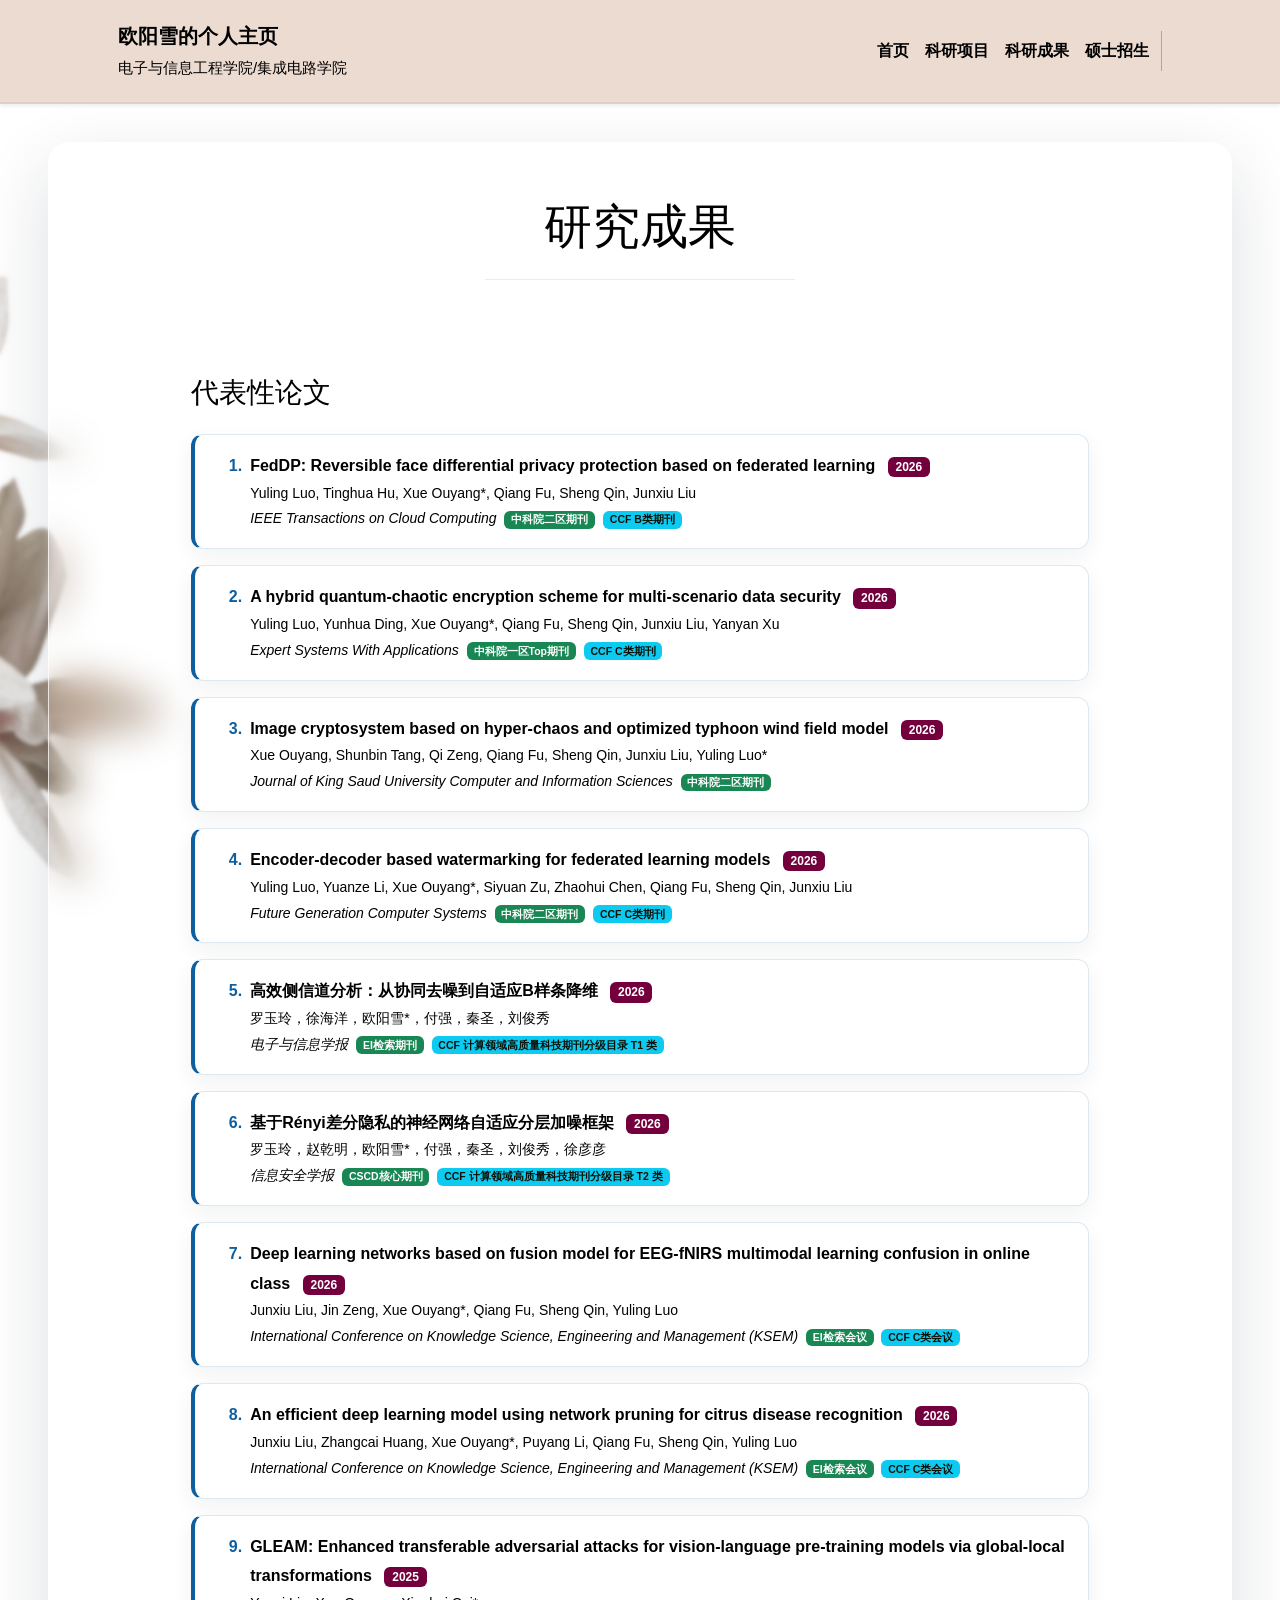
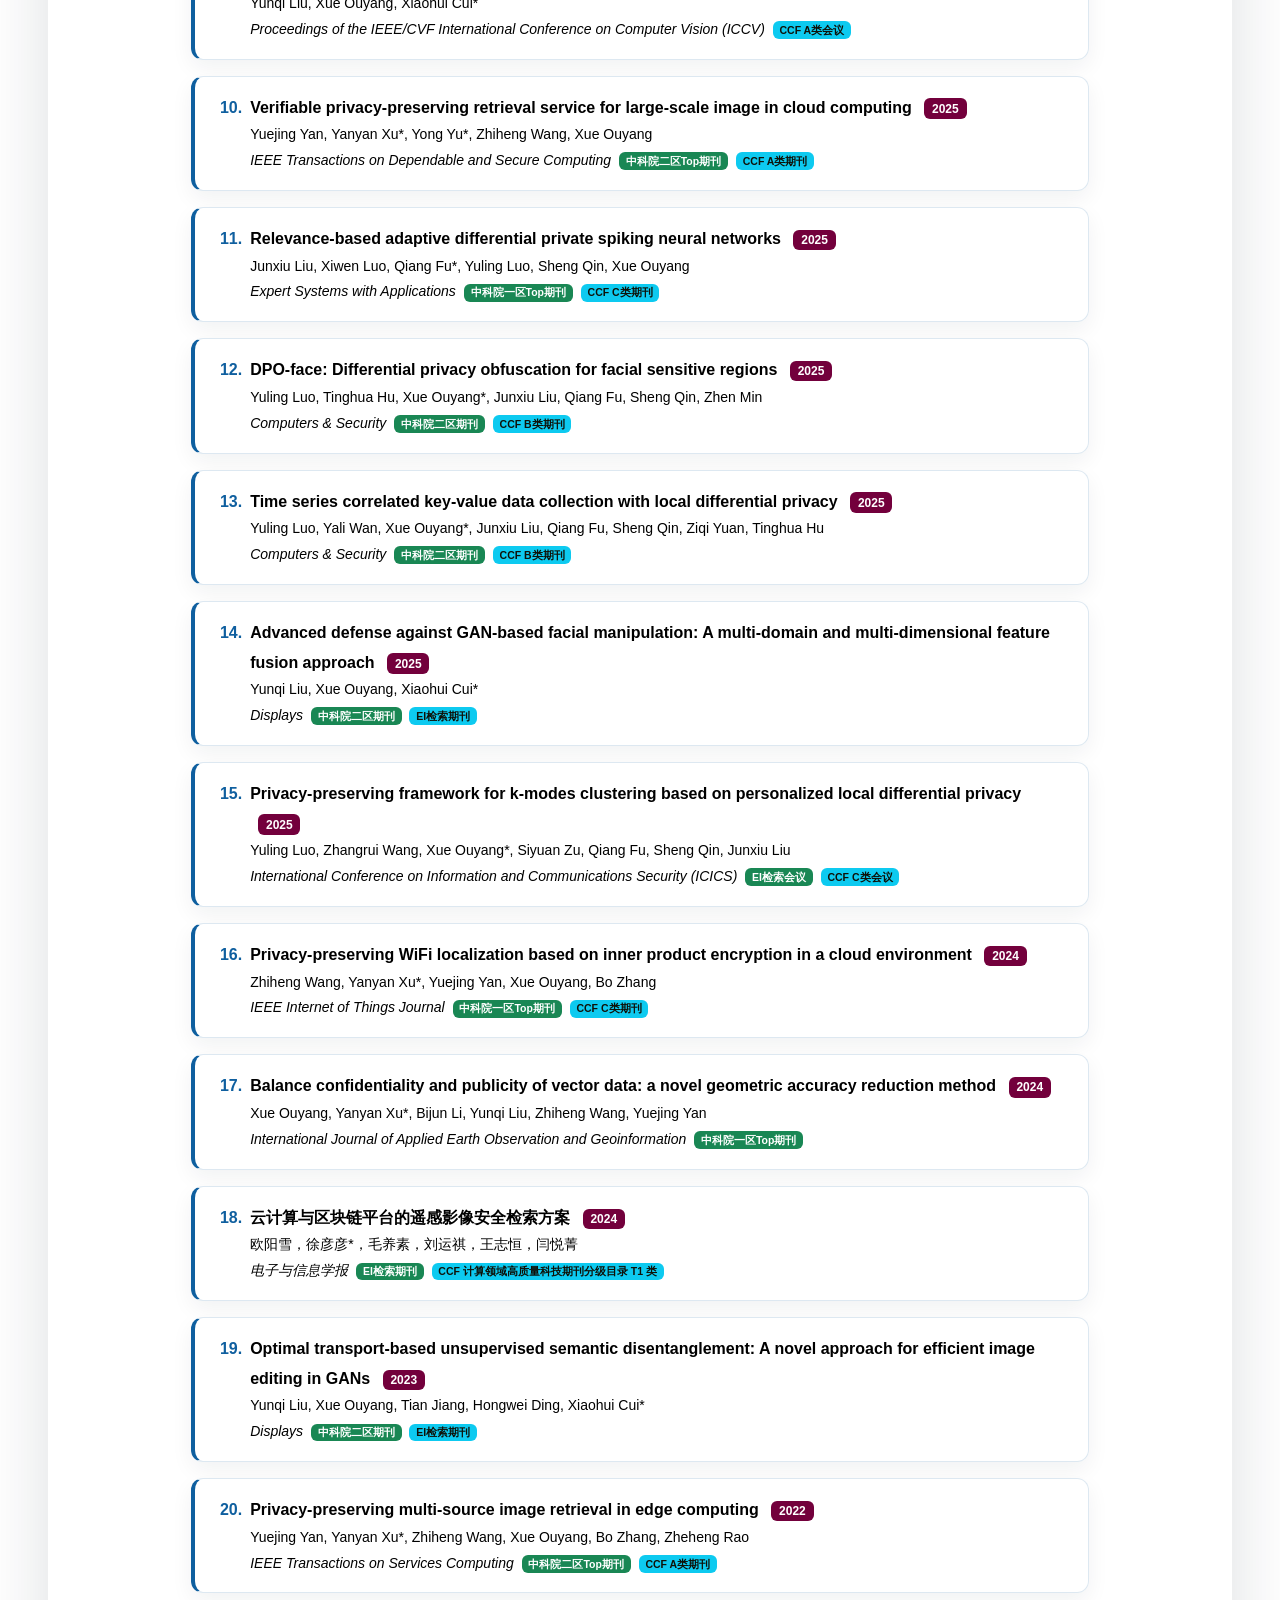
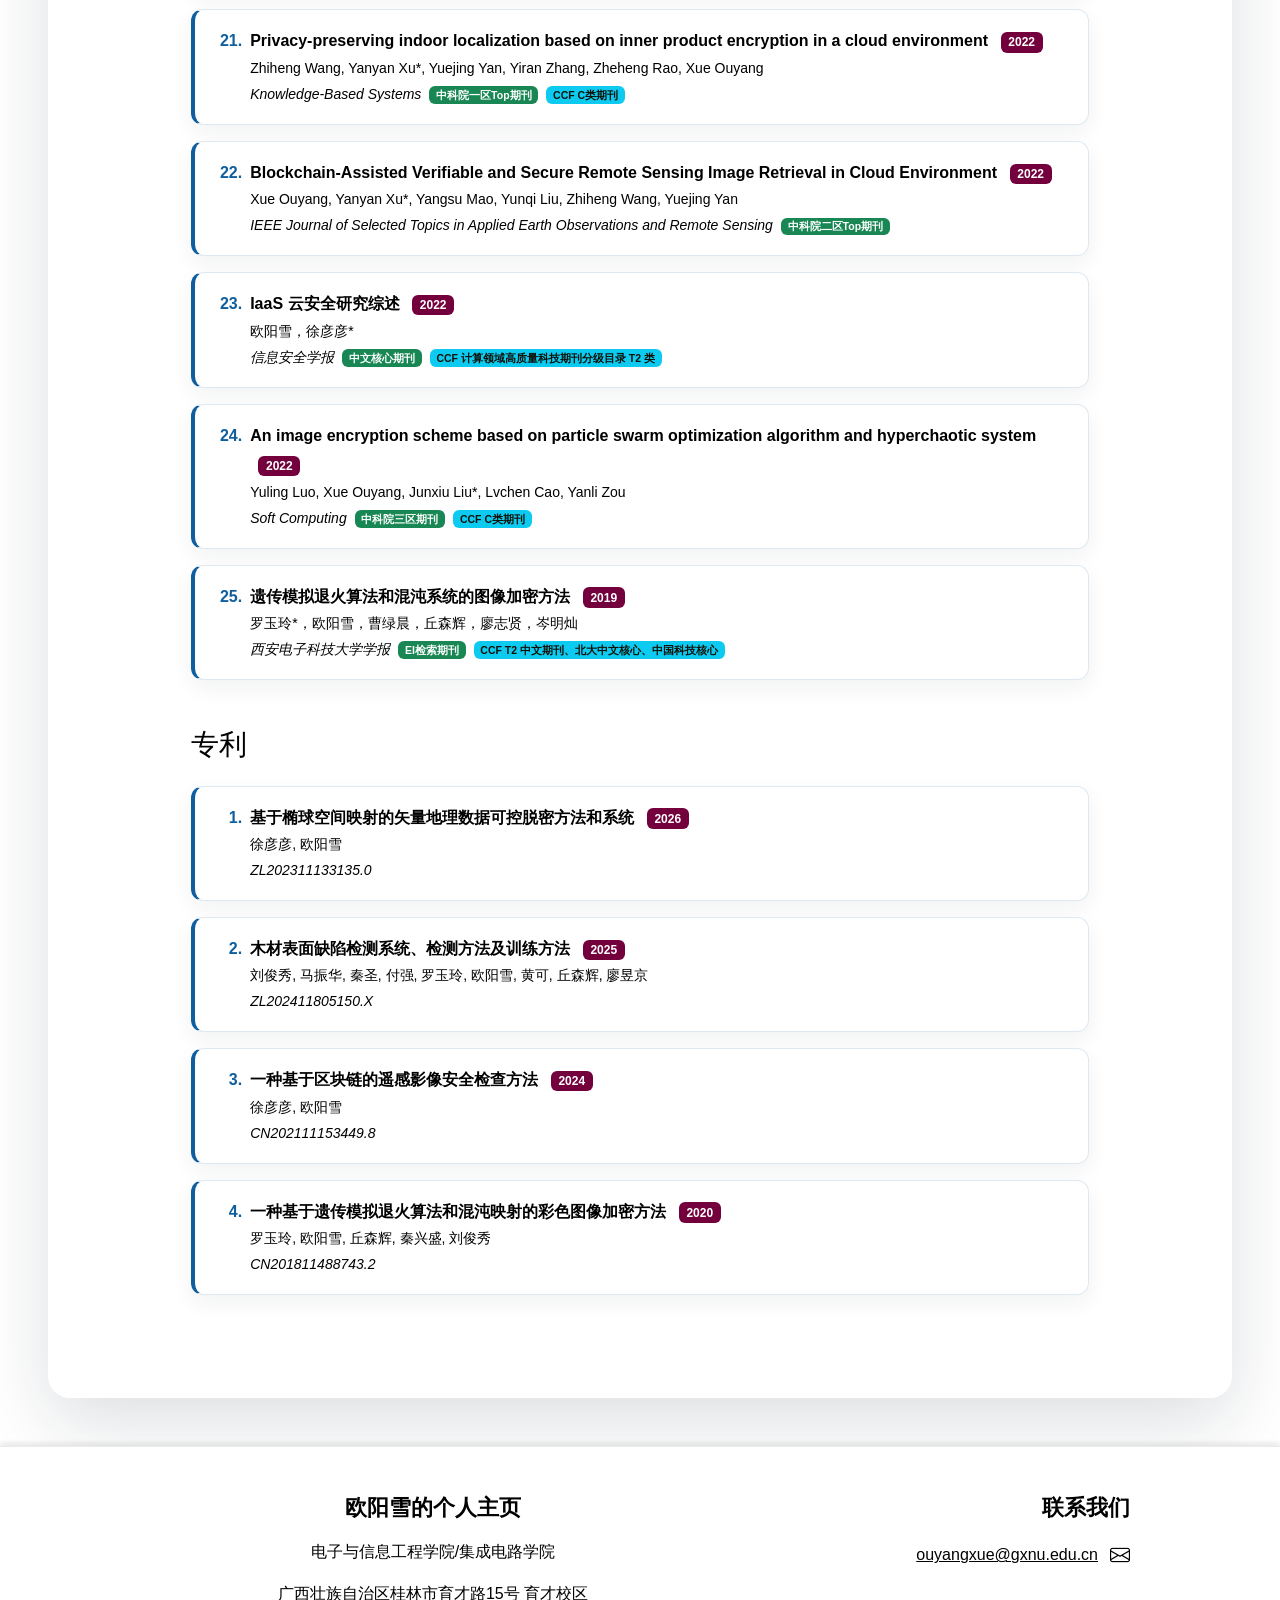
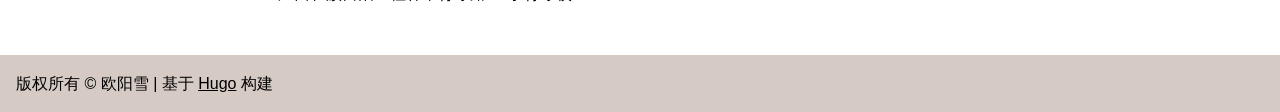
==== commit 17a1ffff: "Update Hugo website" ====
--- a/achievements/index.html
+++ b/achievements/index.html
@@ -1,5 +1,5 @@
 <!doctype html>
-<html><head>
+<html><head><script src="/livereload.js?mindelay=10&amp;v=2&amp;port=1313&amp;path=livereload" data-no-instant defer></script>
   
     <title>
       科研成果 |
@@ -15,7 +15,7 @@
     
   />
 
-  <meta name="dc.relation" content="https://ouyangxuegxnu.github.io/" />
+  <meta name="dc.relation" content="http://localhost:1313/" />
   <meta name="robots" content="index,follow" />
 
   <meta
@@ -32,11 +32,11 @@
   
     <meta
       itemprop="image"
-      content="https://ouyangxuegxnu.github.io/img/meta-image.webp"
+      content="http://localhost:1313/img/meta-image.webp"
     />
   
 
-  <meta property="og:url" content="https://ouyangxuegxnu.github.io/achievements/" />
+  <meta property="og:url" content="http://localhost:1313/achievements/" />
   <meta property="og:type" content="website" />
   <meta
     property="og:title"
@@ -51,7 +51,7 @@
   
     <meta
       property="og:image"
-      content="https://ouyangxuegxnu.github.io/img/meta-image.webp"
+      content="http://localhost:1313/img/meta-image.webp"
     />
   
 
@@ -69,7 +69,7 @@
   
     <meta
       name="twitter:image"
-      content="https://ouyangxuegxnu.github.io/img/meta-image.webp"
+      content="http://localhost:1313/img/meta-image.webp"
     />
   
 
@@ -101,7 +101,7 @@
 <header class="shadow-sm sticky-lg-top" style="z-index: 10000;">
   <nav class="navbar navbar-expand-lg navbar-light py-3">
     <div class="container px-5">
-      <a class="navbar-brand" href="https://ouyangxuegxnu.github.io/"
+      <a class="navbar-brand" href="http://localhost:1313/"
         >
         <span class="fw-bolder"
           >欧阳雪的个人主页 <br />
@@ -174,7 +174,7 @@
           <li class="list-group-item achievement-item">
             <div class="achievement-content">
             <div>
-              <a class="fw-bold achievement-title-link" href="/unpublished/" target="_blank" rel="noopener noreferrer">FedDP: Reversible face differential privacy protection based on federated learning</a>
+              <a class="fw-bold achievement-title-link" href="https://ieeexplore.ieee.org/abstract/document/11744683" target="_blank" rel="noopener noreferrer">FedDP: Reversible face differential privacy protection based on federated learning</a>
               <span class="badge bg-primary ms-2">2026</span>
             </div>
             <div class="text-muted small">Yuling Luo, Tinghua Hu, Xue Ouyang*, Qiang Fu, Sheng Qin, Junxiu Liu</div>
@@ -301,40 +301,6 @@
               <span class="fst-italic">International Conference on Knowledge Science, Engineering and Management (KSEM)</span>
               <span class="badge bg-success ms-1">EI检索会议</span>
               <span class="badge bg-info text-dark ms-1">CCF C类会议</span>
-            </div>
-            </div>
-          </li>
-          
-          
-          
-          <li class="list-group-item achievement-item">
-            <div class="achievement-content">
-            <div>
-              <a class="fw-bold achievement-title-link" href="/unpublished/" target="_blank" rel="noopener noreferrer">A parallel image cryptosystem based on four-dimensional memristor hyper-chaos</a>
-              <span class="badge bg-primary ms-2">2026</span>
-            </div>
-            <div class="text-muted small">Xue Ouyang, Shunbin Tang, Jiangxing Zhang, Qiang Fu, Sheng Qin, Lvchen Cao, Junxiu Liu, Yuling Luo*</div>
-            <div class="small">
-              <span class="fst-italic">IEEE International Conference on Cyber Security and Cloud Computing (CSCloud)</span>
-              <span class="badge bg-success ms-1">EI检索会议</span>
-              <span class="badge bg-info text-dark ms-1">CCF C类会议</span>
-            </div>
-            </div>
-          </li>
-          
-          
-          
-          <li class="list-group-item achievement-item">
-            <div class="achievement-content">
-            <div>
-              <a class="fw-bold achievement-title-link" href="/unpublished/" target="_blank" rel="noopener noreferrer">Visual security image encryption algorithm based on Game of Life and 2D compressed sensing</a>
-              <span class="badge bg-primary ms-2">2026</span>
-            </div>
-            <div class="text-muted small">Yuting Liang, Jiangxing Zhang, Xue Ouyang*, Qiang Fu, Sheng Qin, Wei Wei, Xiuhao Liang, Junxiu Liu, Yuling Luo</div>
-            <div class="small">
-              <span class="fst-italic">IEEE International Conference on Edge Computing and Scalable Cloud (EdgeCom)</span>
-              <span class="badge bg-success ms-1">EI检索会议</span>
-              
             </div>
             </div>
           </li>
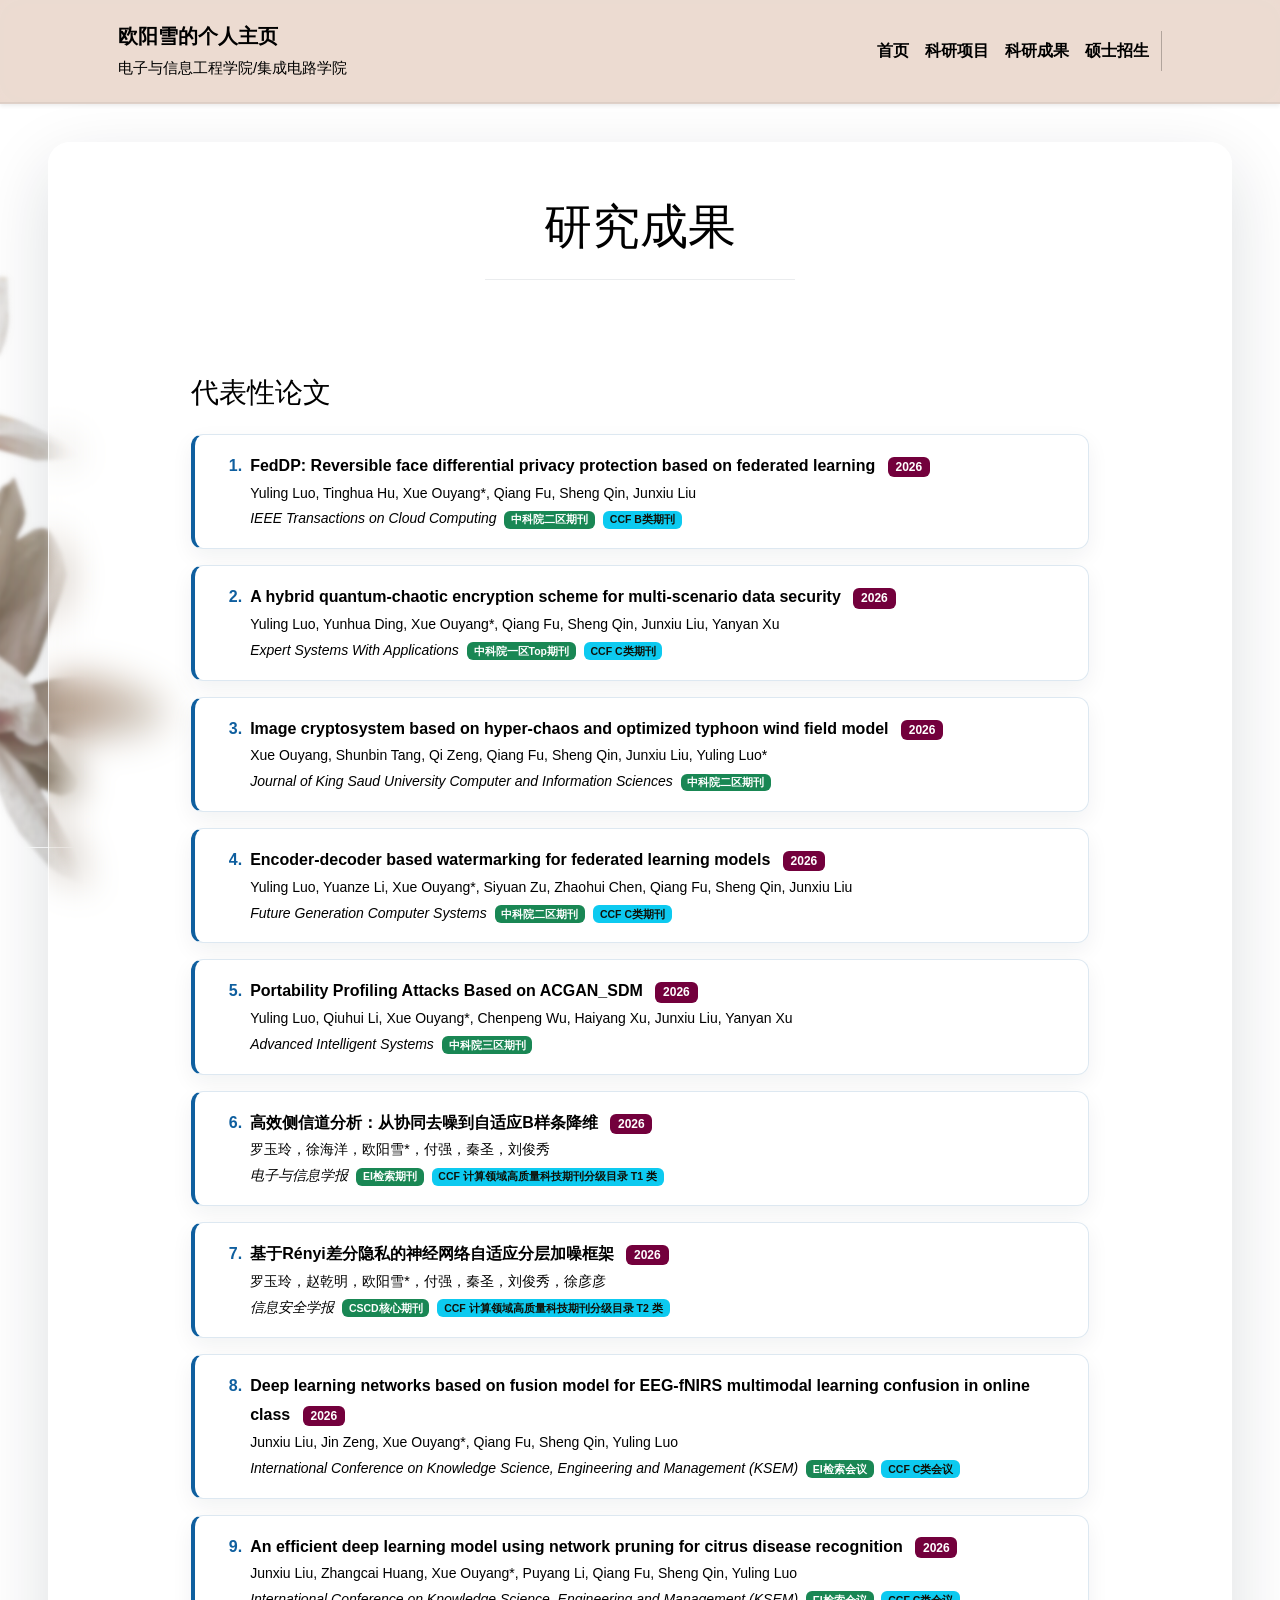
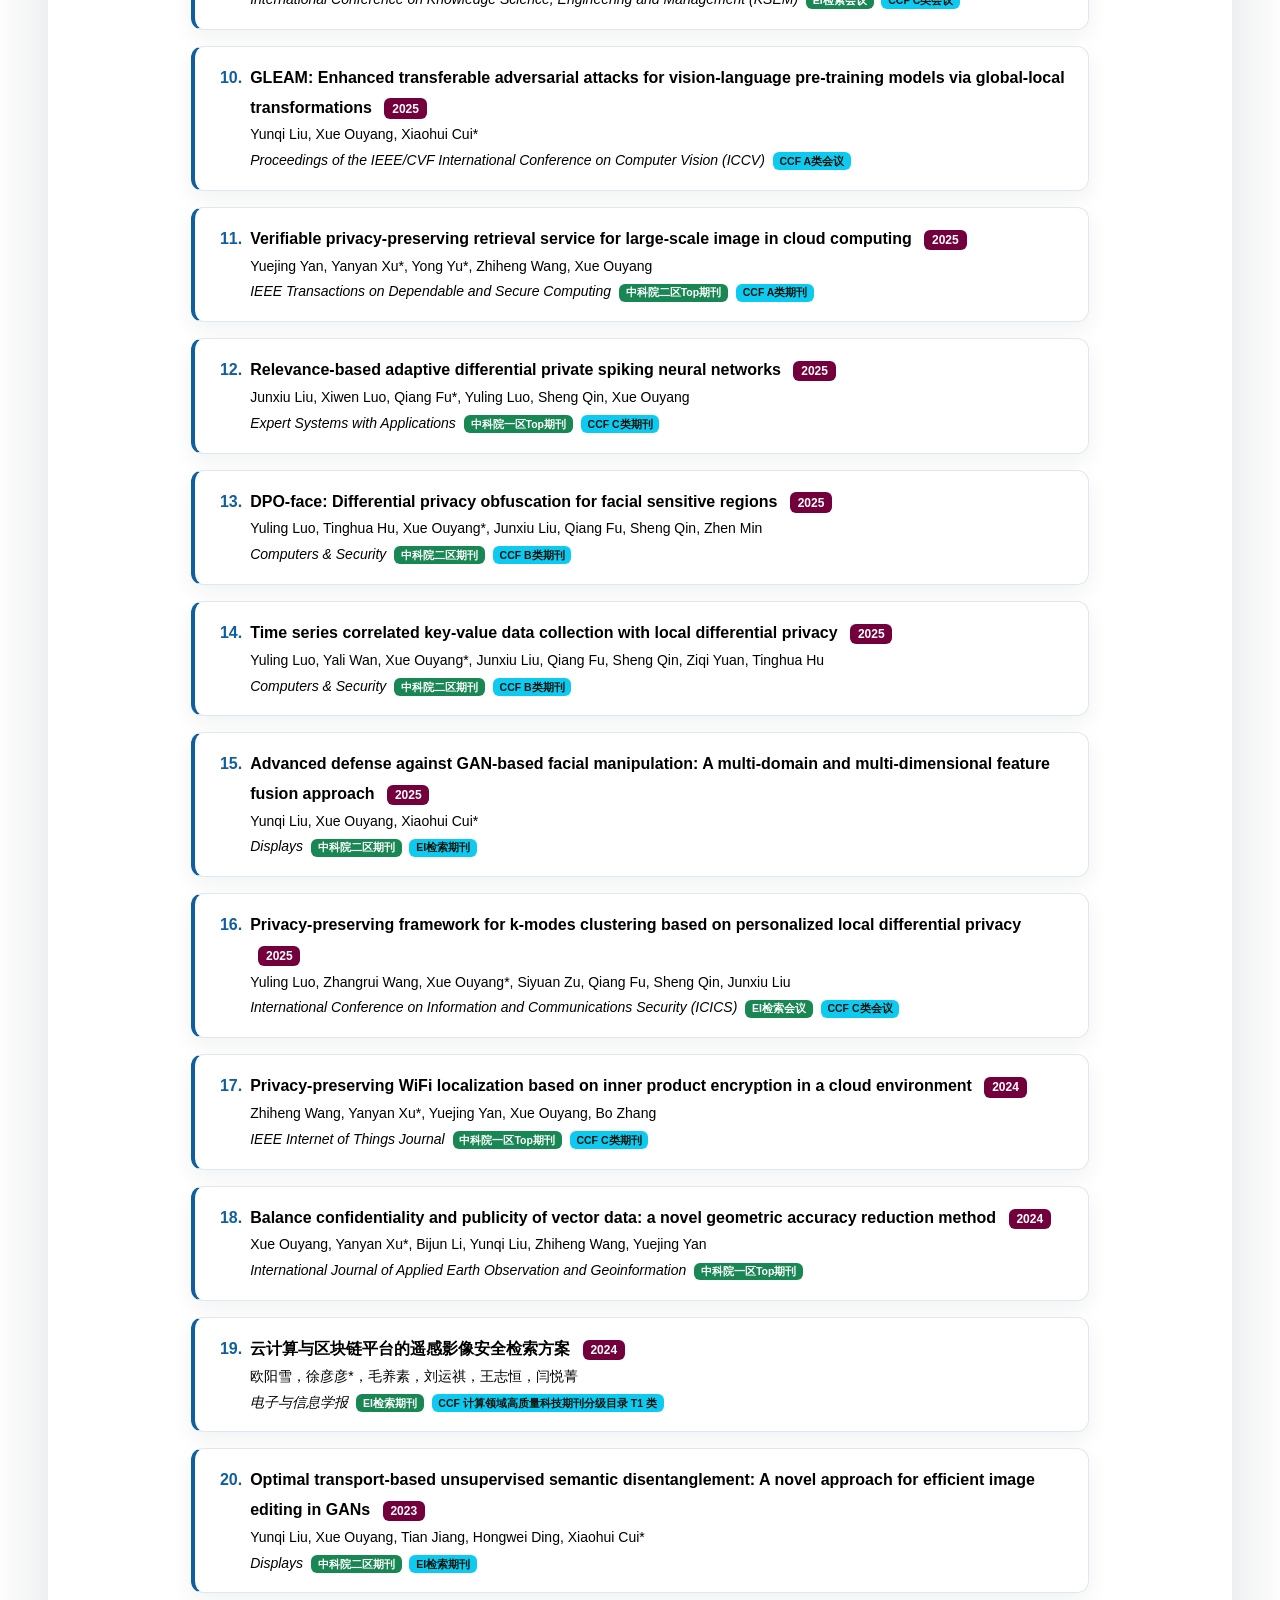
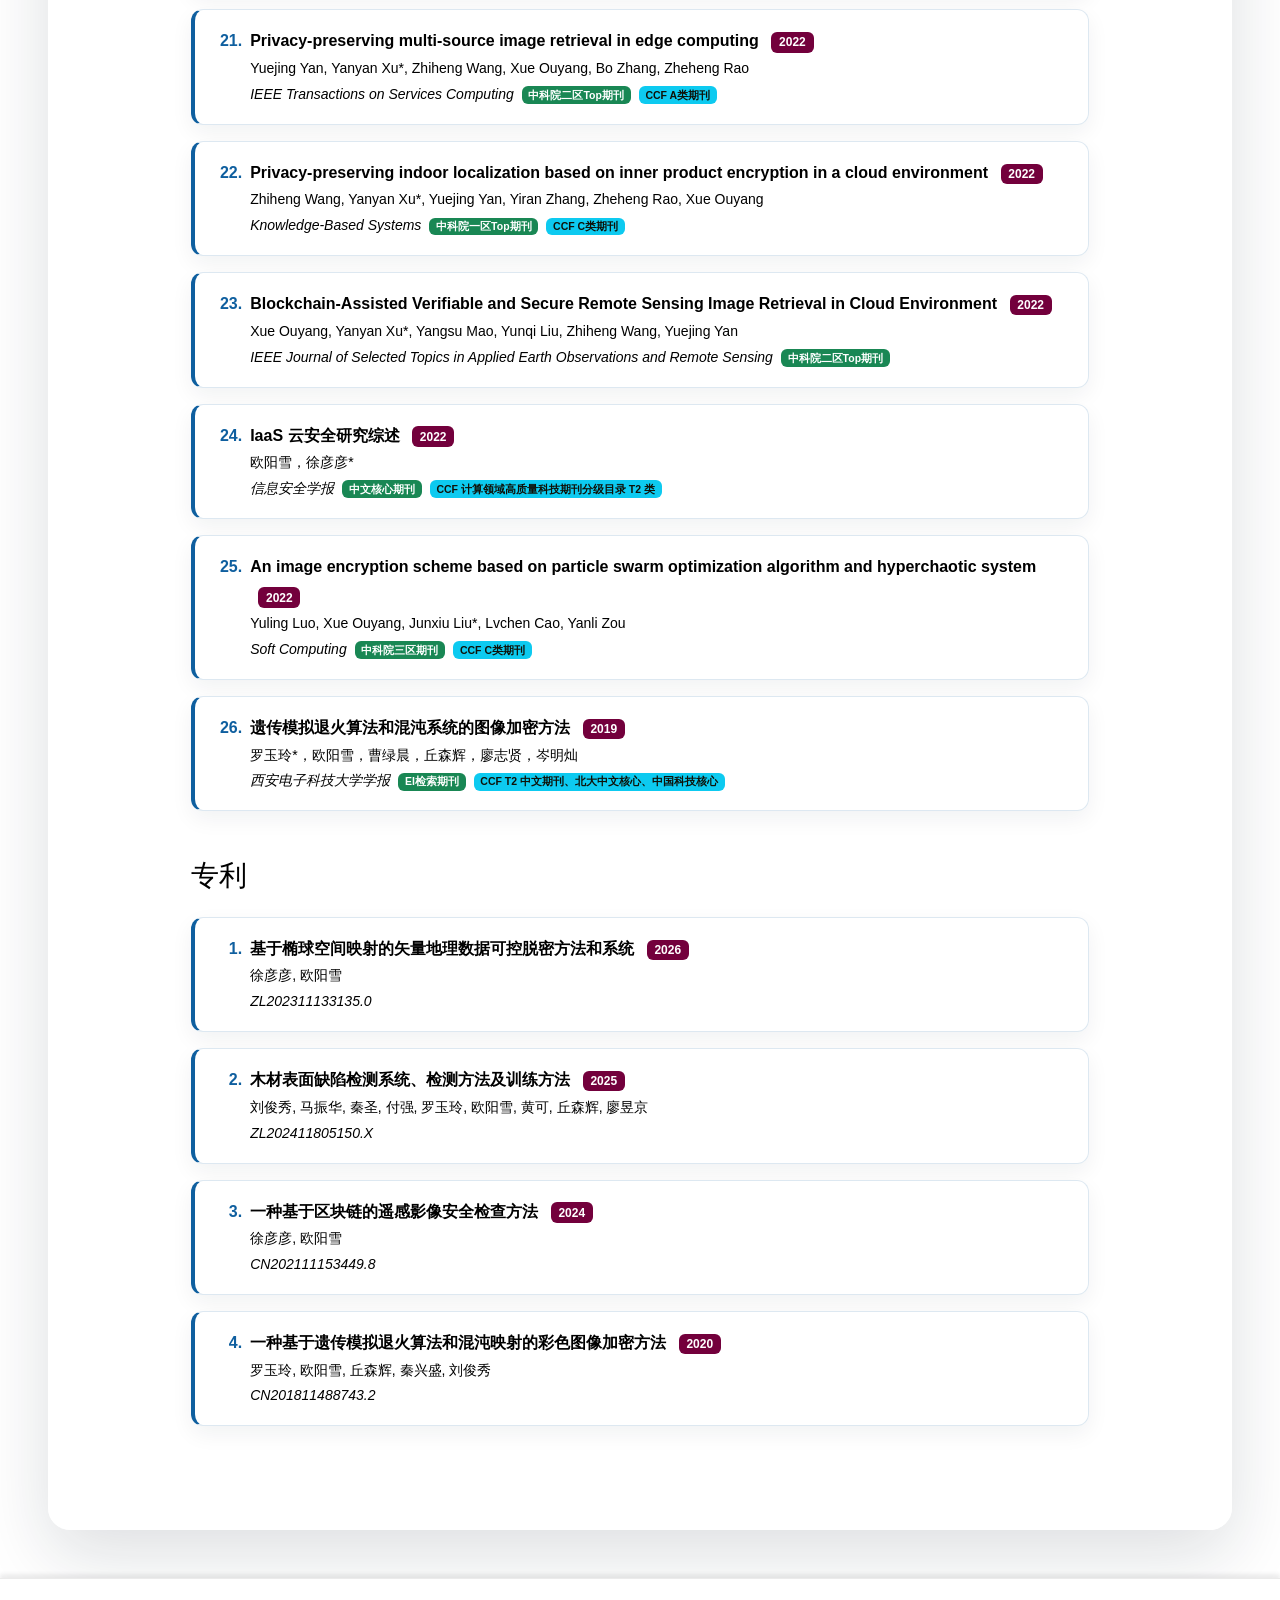
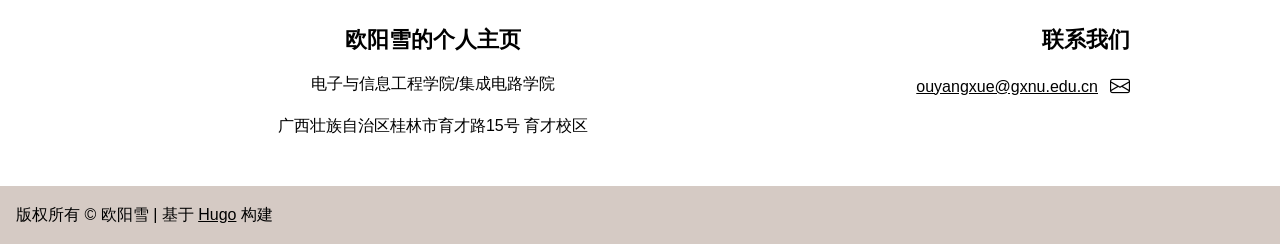
==== commit 37015253: "更新网站论文成果展示" ====
--- a/achievements/index.html
+++ b/achievements/index.html
@@ -1,5 +1,5 @@
 <!doctype html>
-<html><head><script src="/livereload.js?mindelay=10&amp;v=2&amp;port=1313&amp;path=livereload" data-no-instant defer></script>
+<html><head>
   
     <title>
       科研成果 |
@@ -15,7 +15,7 @@
     
   />
 
-  <meta name="dc.relation" content="http://localhost:1313/" />
+  <meta name="dc.relation" content="https://ouyangxuegxnu.github.io/" />
   <meta name="robots" content="index,follow" />
 
   <meta
@@ -32,11 +32,11 @@
   
     <meta
       itemprop="image"
-      content="http://localhost:1313/img/meta-image.webp"
+      content="https://ouyangxuegxnu.github.io/img/meta-image.webp"
     />
   
 
-  <meta property="og:url" content="http://localhost:1313/achievements/" />
+  <meta property="og:url" content="https://ouyangxuegxnu.github.io/achievements/" />
   <meta property="og:type" content="website" />
   <meta
     property="og:title"
@@ -51,7 +51,7 @@
   
     <meta
       property="og:image"
-      content="http://localhost:1313/img/meta-image.webp"
+      content="https://ouyangxuegxnu.github.io/img/meta-image.webp"
     />
   
 
@@ -69,7 +69,7 @@
   
     <meta
       name="twitter:image"
-      content="http://localhost:1313/img/meta-image.webp"
+      content="https://ouyangxuegxnu.github.io/img/meta-image.webp"
     />
   
 
@@ -101,7 +101,7 @@
 <header class="shadow-sm sticky-lg-top" style="z-index: 10000;">
   <nav class="navbar navbar-expand-lg navbar-light py-3">
     <div class="container px-5">
-      <a class="navbar-brand" href="http://localhost:1313/"
+      <a class="navbar-brand" href="https://ouyangxuegxnu.github.io/"
         >
         <span class="fw-bolder"
           >欧阳雪的个人主页 <br />
@@ -242,6 +242,23 @@
           <li class="list-group-item achievement-item">
             <div class="achievement-content">
             <div>
+              <a class="fw-bold achievement-title-link" href="https://advanced.onlinelibrary.wiley.com/doi/10.1002/aisy.70634" target="_blank" rel="noopener noreferrer">Portability Profiling Attacks Based on ACGAN_SDM</a>
+              <span class="badge bg-primary ms-2">2026</span>
+            </div>
+            <div class="text-muted small">Yuling Luo, Qiuhui Li, Xue Ouyang*, Chenpeng Wu, Haiyang Xu, Junxiu Liu, Yanyan Xu</div>
+            <div class="small">
+              <span class="fst-italic">Advanced Intelligent Systems</span>
+              <span class="badge bg-success ms-1">中科院三区期刊</span>
+              
+            </div>
+            </div>
+          </li>
+          
+          
+          
+          <li class="list-group-item achievement-item">
+            <div class="achievement-content">
+            <div>
               <a class="fw-bold achievement-title-link" href="https://jeit.ac.cn/cn/article/doi/10.11999/JEIT251047?viewType=HTML" target="_blank" rel="noopener noreferrer">高效侧信道分析：从协同去噪到自适应B样条降维</a>
               <span class="badge bg-primary ms-2">2026</span>
             </div>
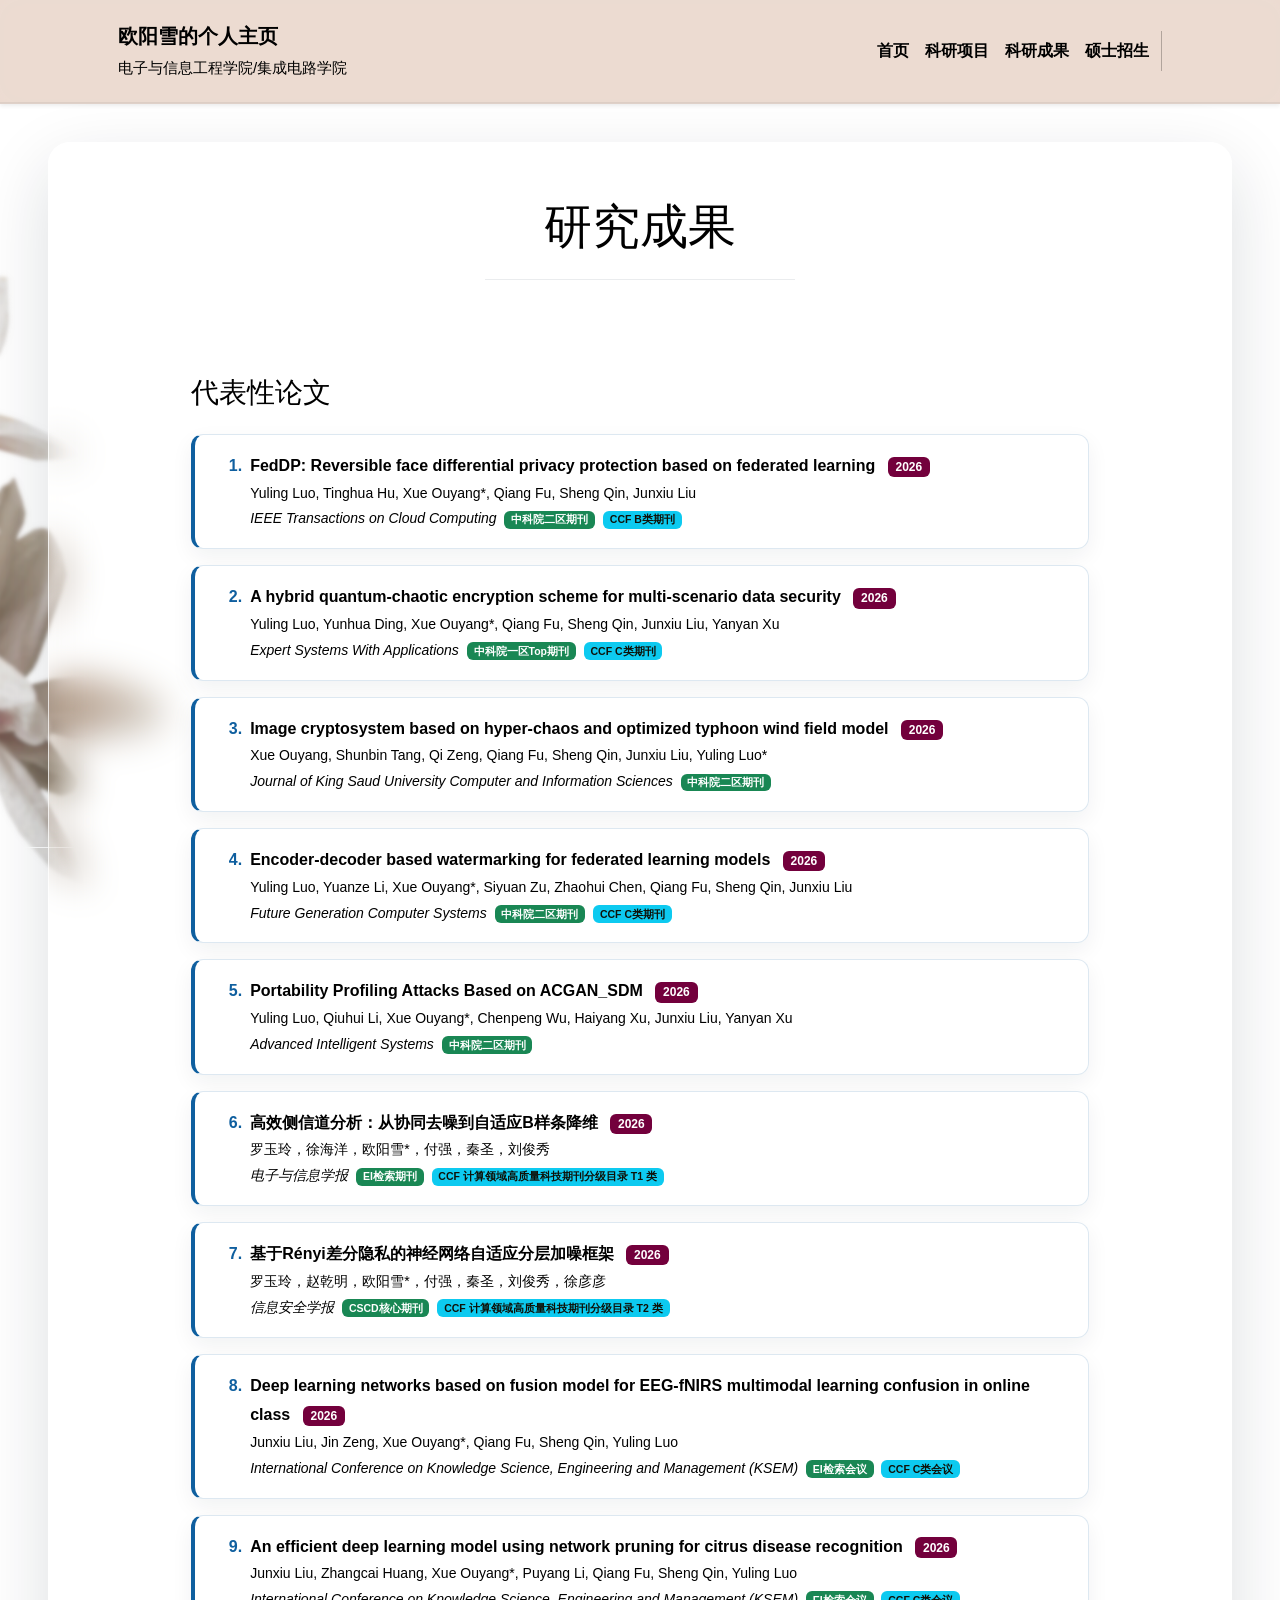
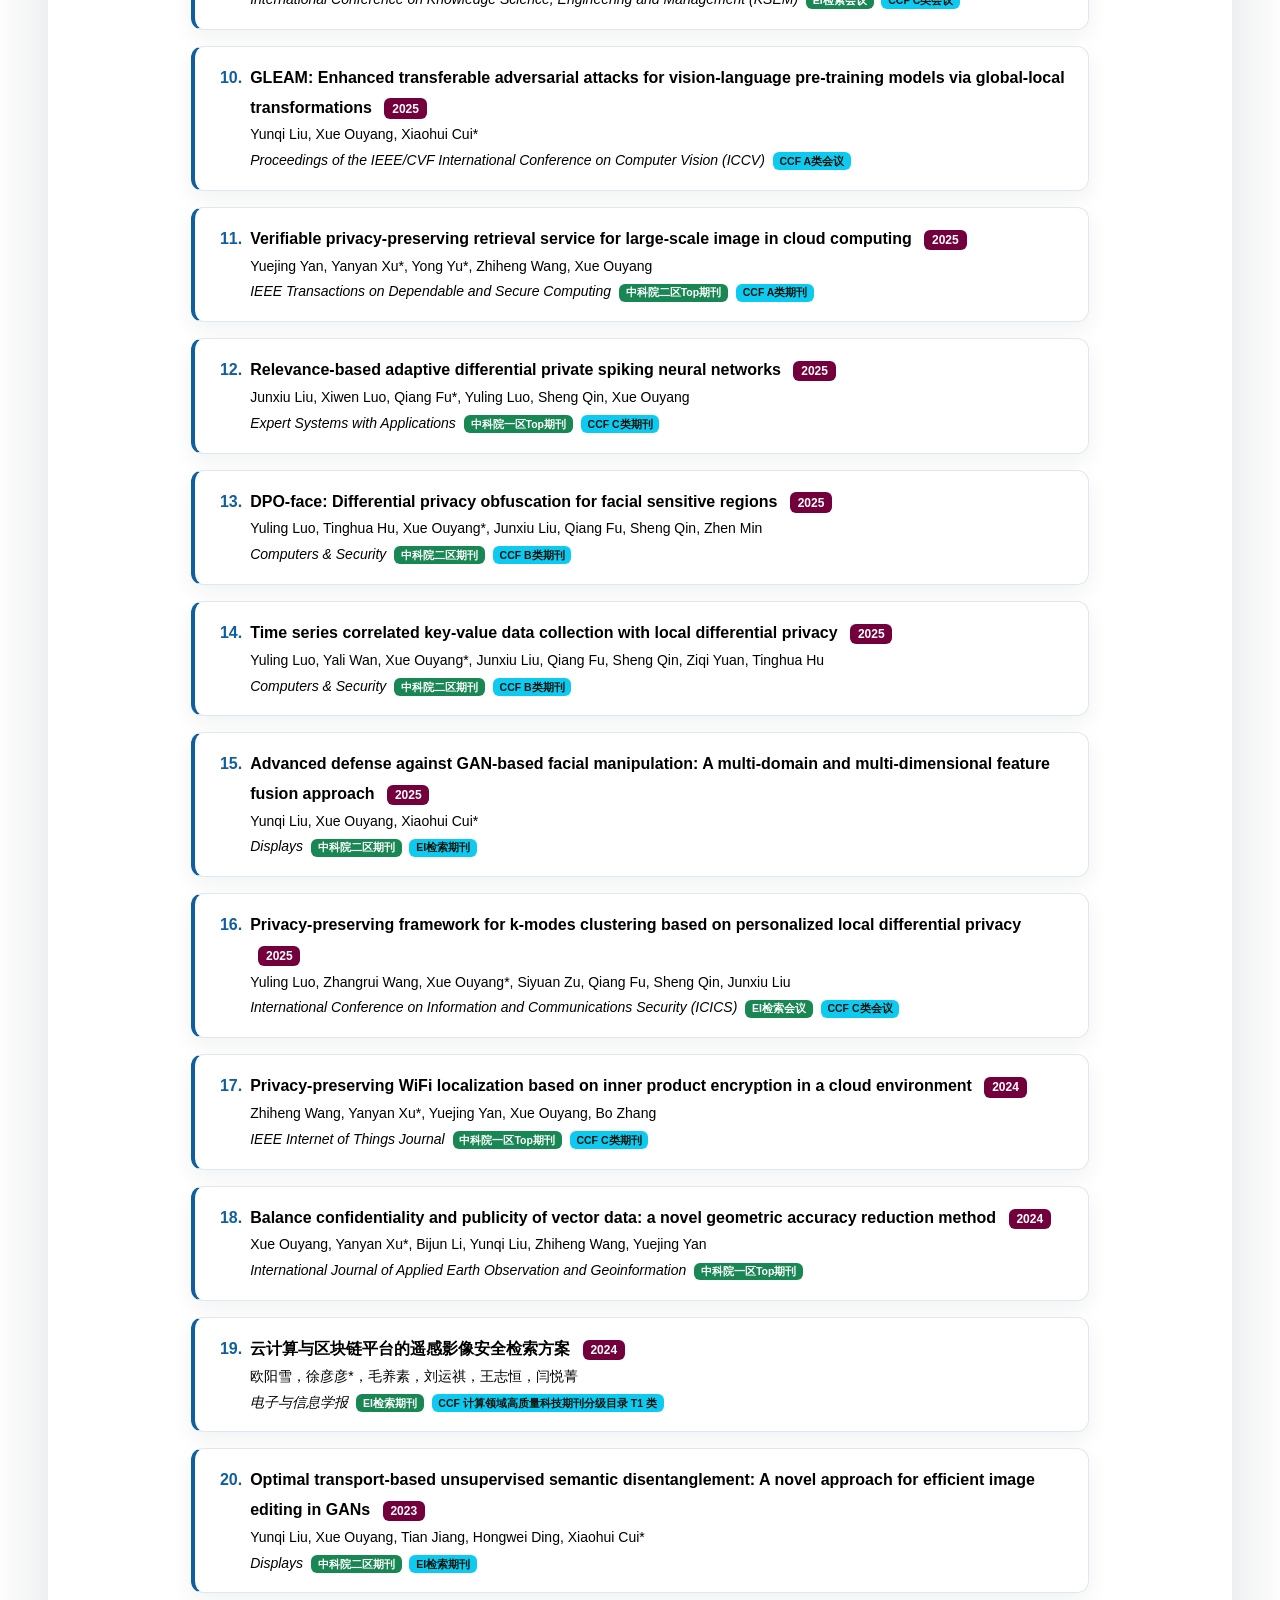
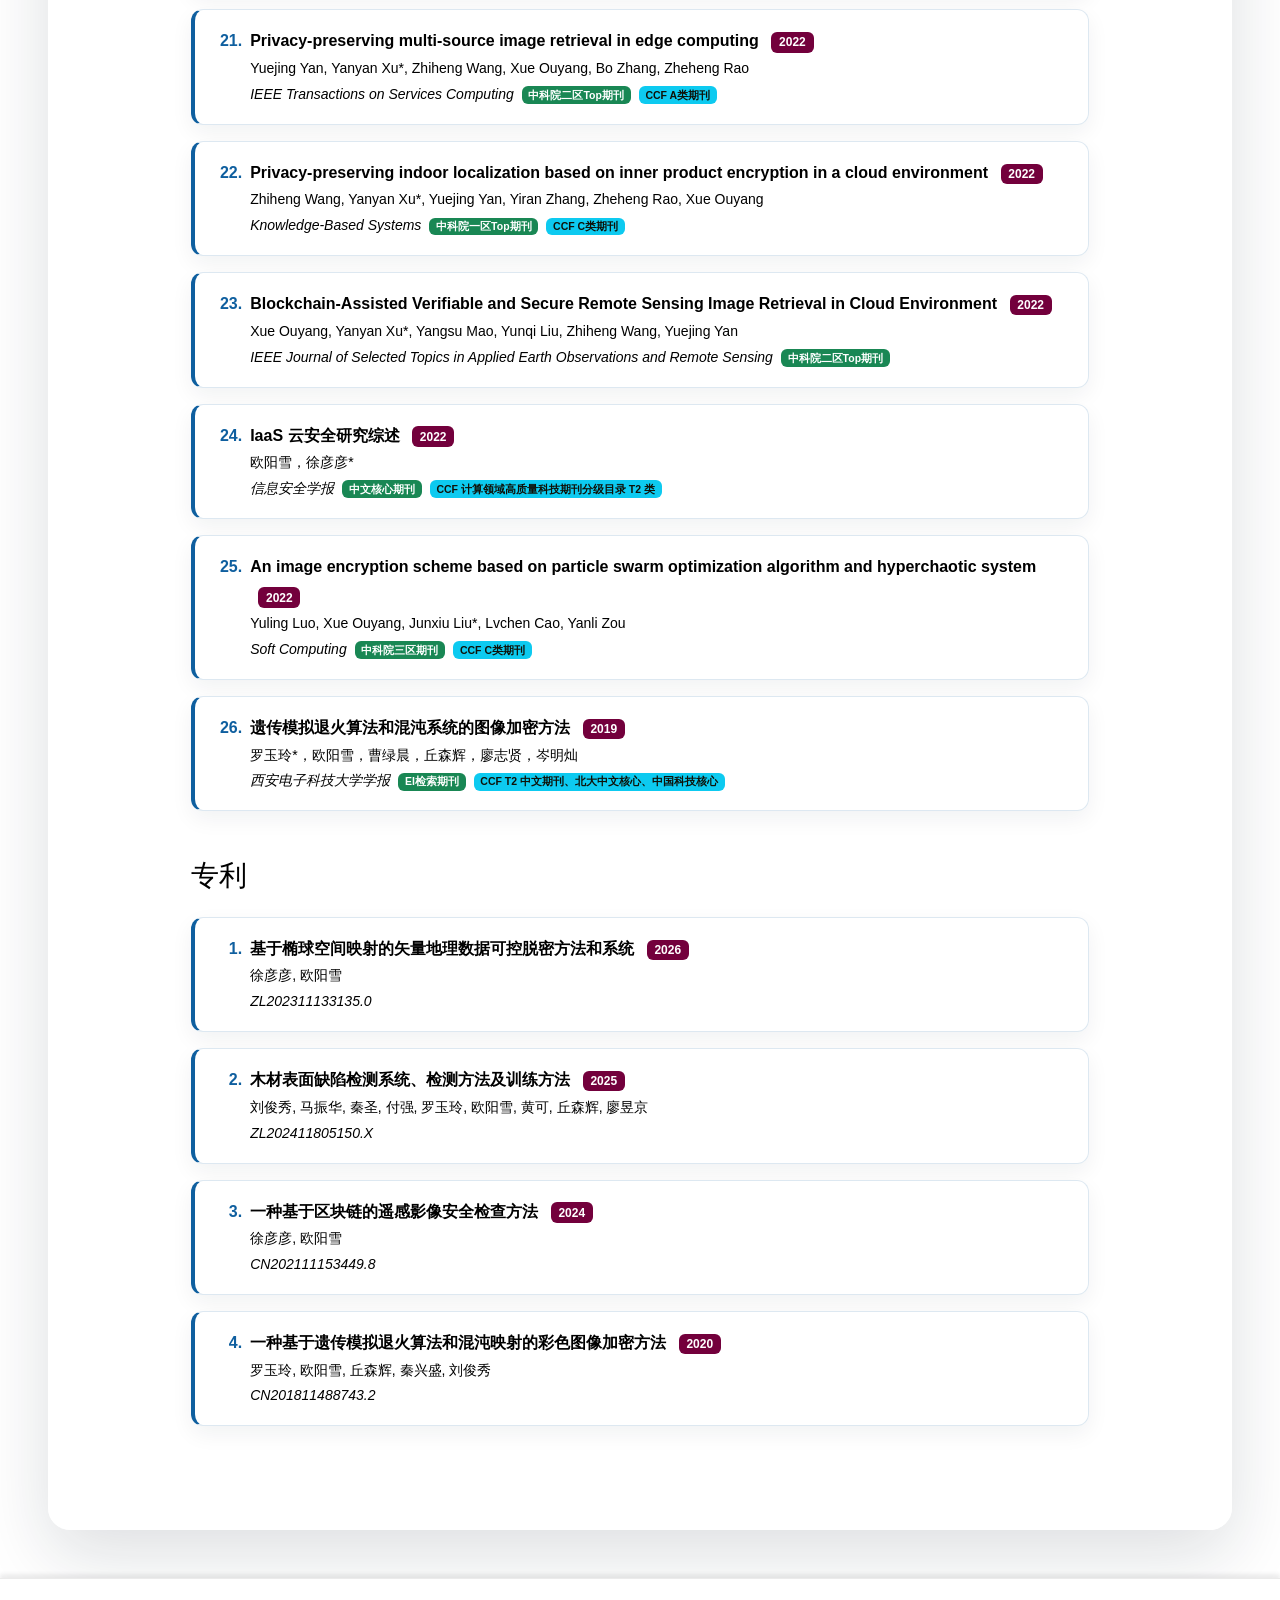
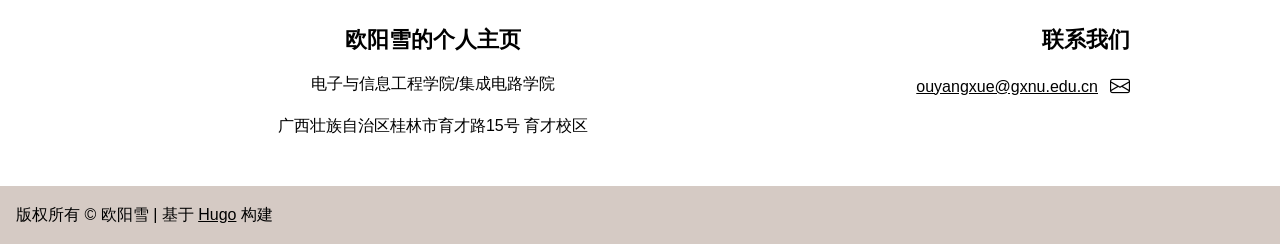
==== commit 444bee94: "纠正分区" ====
--- a/achievements/index.html
+++ b/achievements/index.html
@@ -248,7 +248,7 @@
             <div class="text-muted small">Yuling Luo, Qiuhui Li, Xue Ouyang*, Chenpeng Wu, Haiyang Xu, Junxiu Liu, Yanyan Xu</div>
             <div class="small">
               <span class="fst-italic">Advanced Intelligent Systems</span>
-              <span class="badge bg-success ms-1">中科院三区期刊</span>
+              <span class="badge bg-success ms-1">中科院二区期刊</span>
               
             </div>
             </div>
